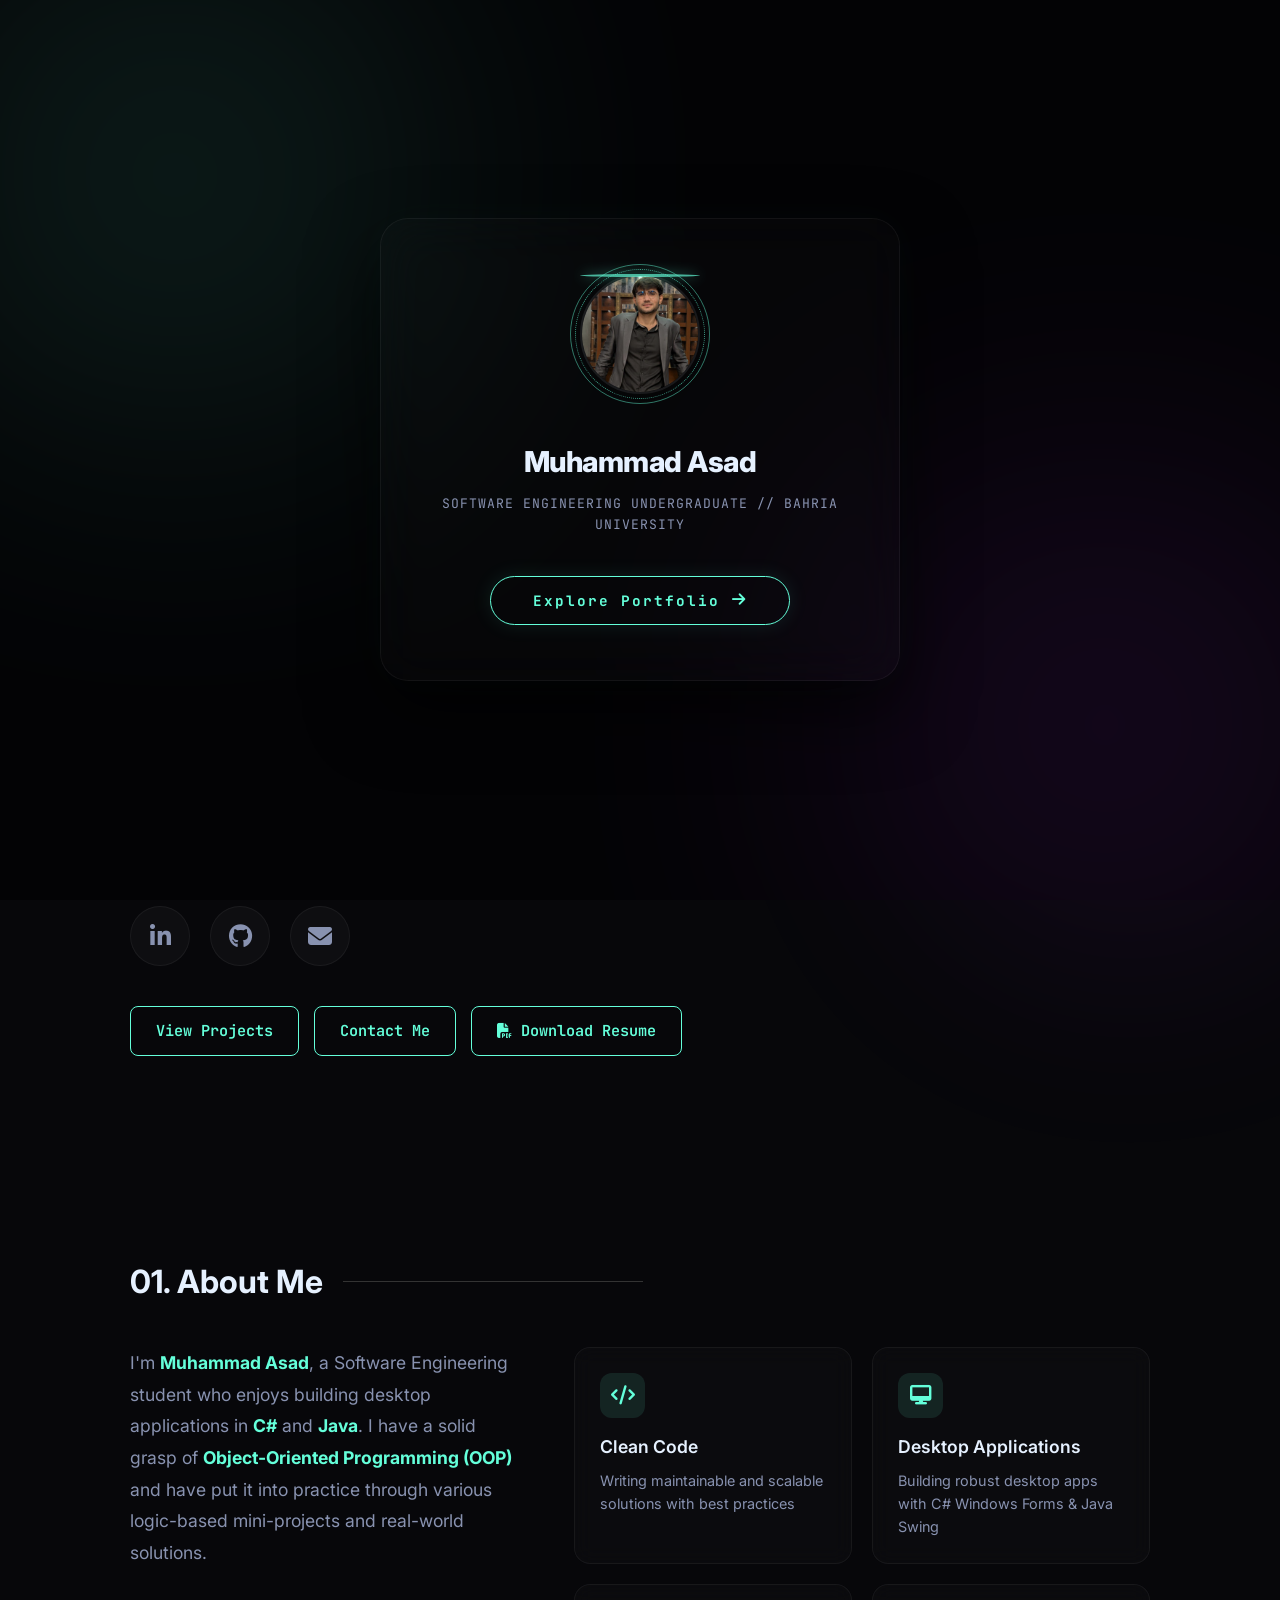
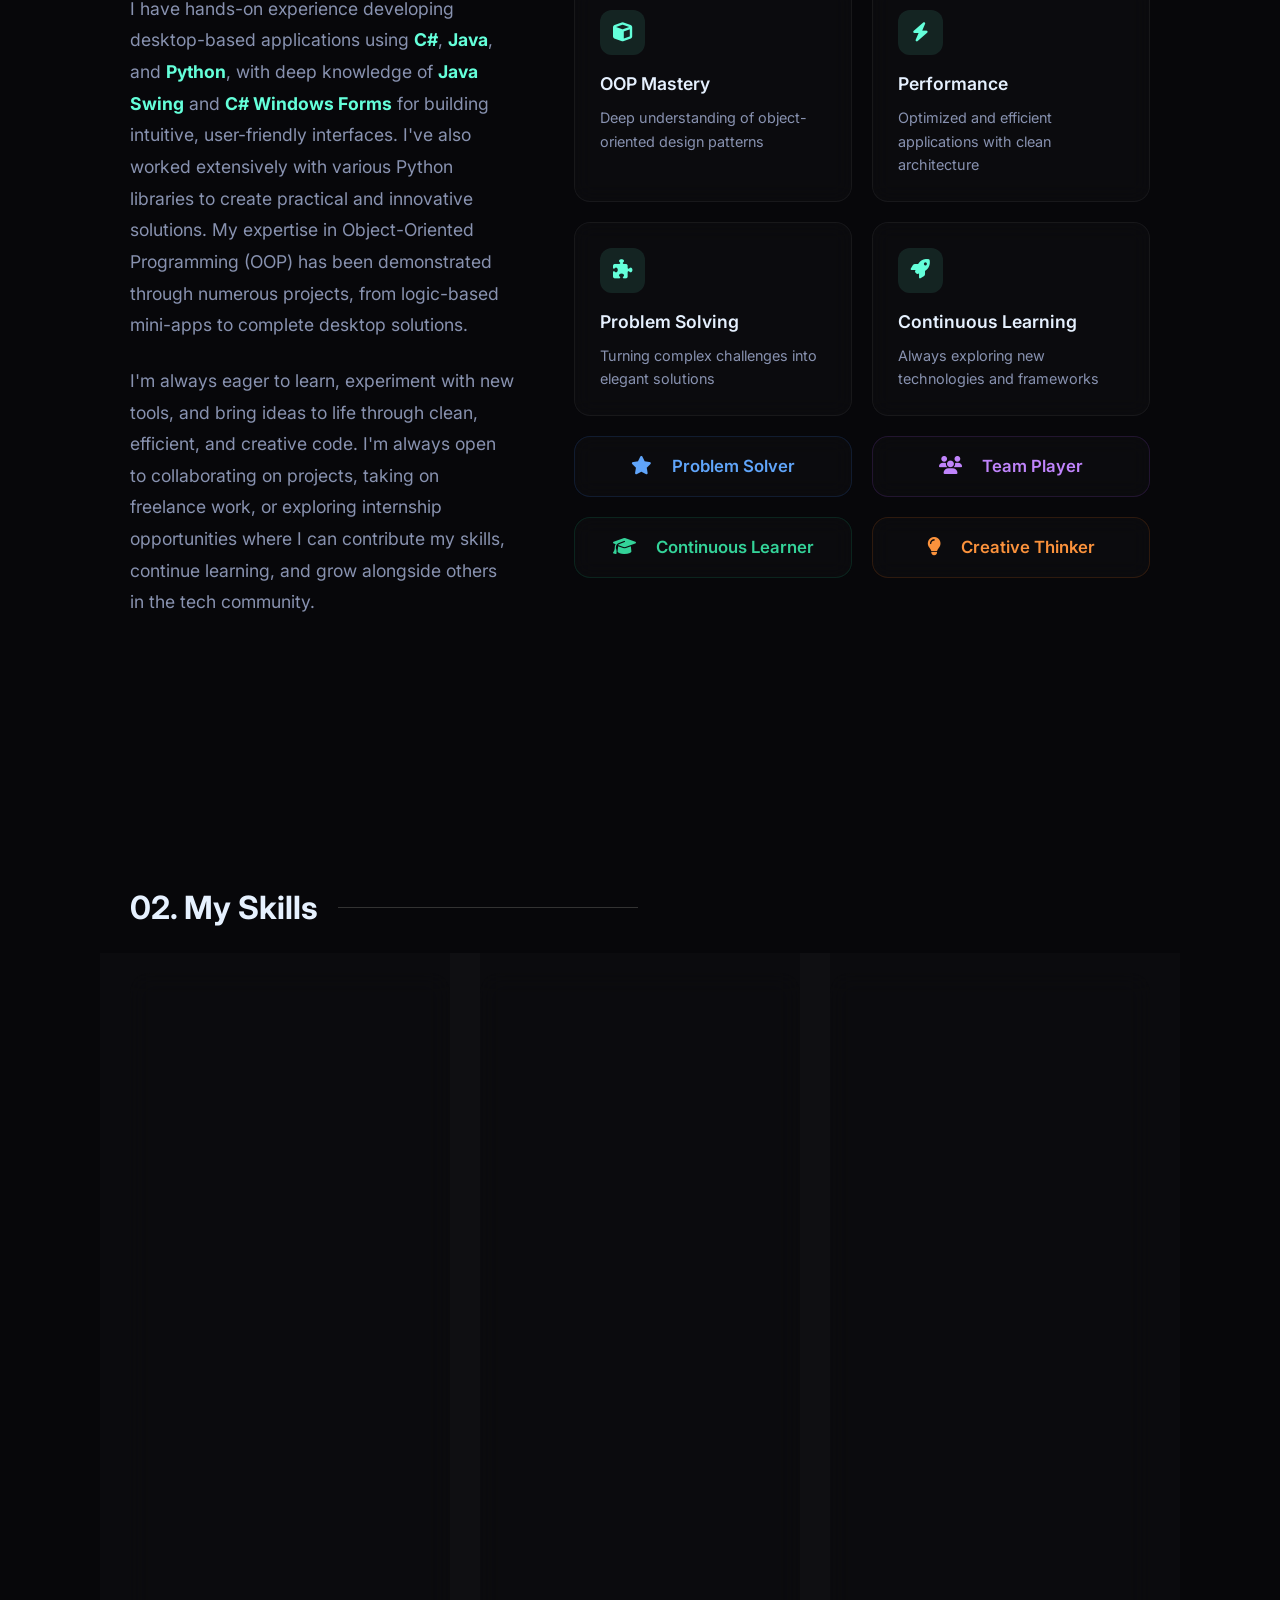
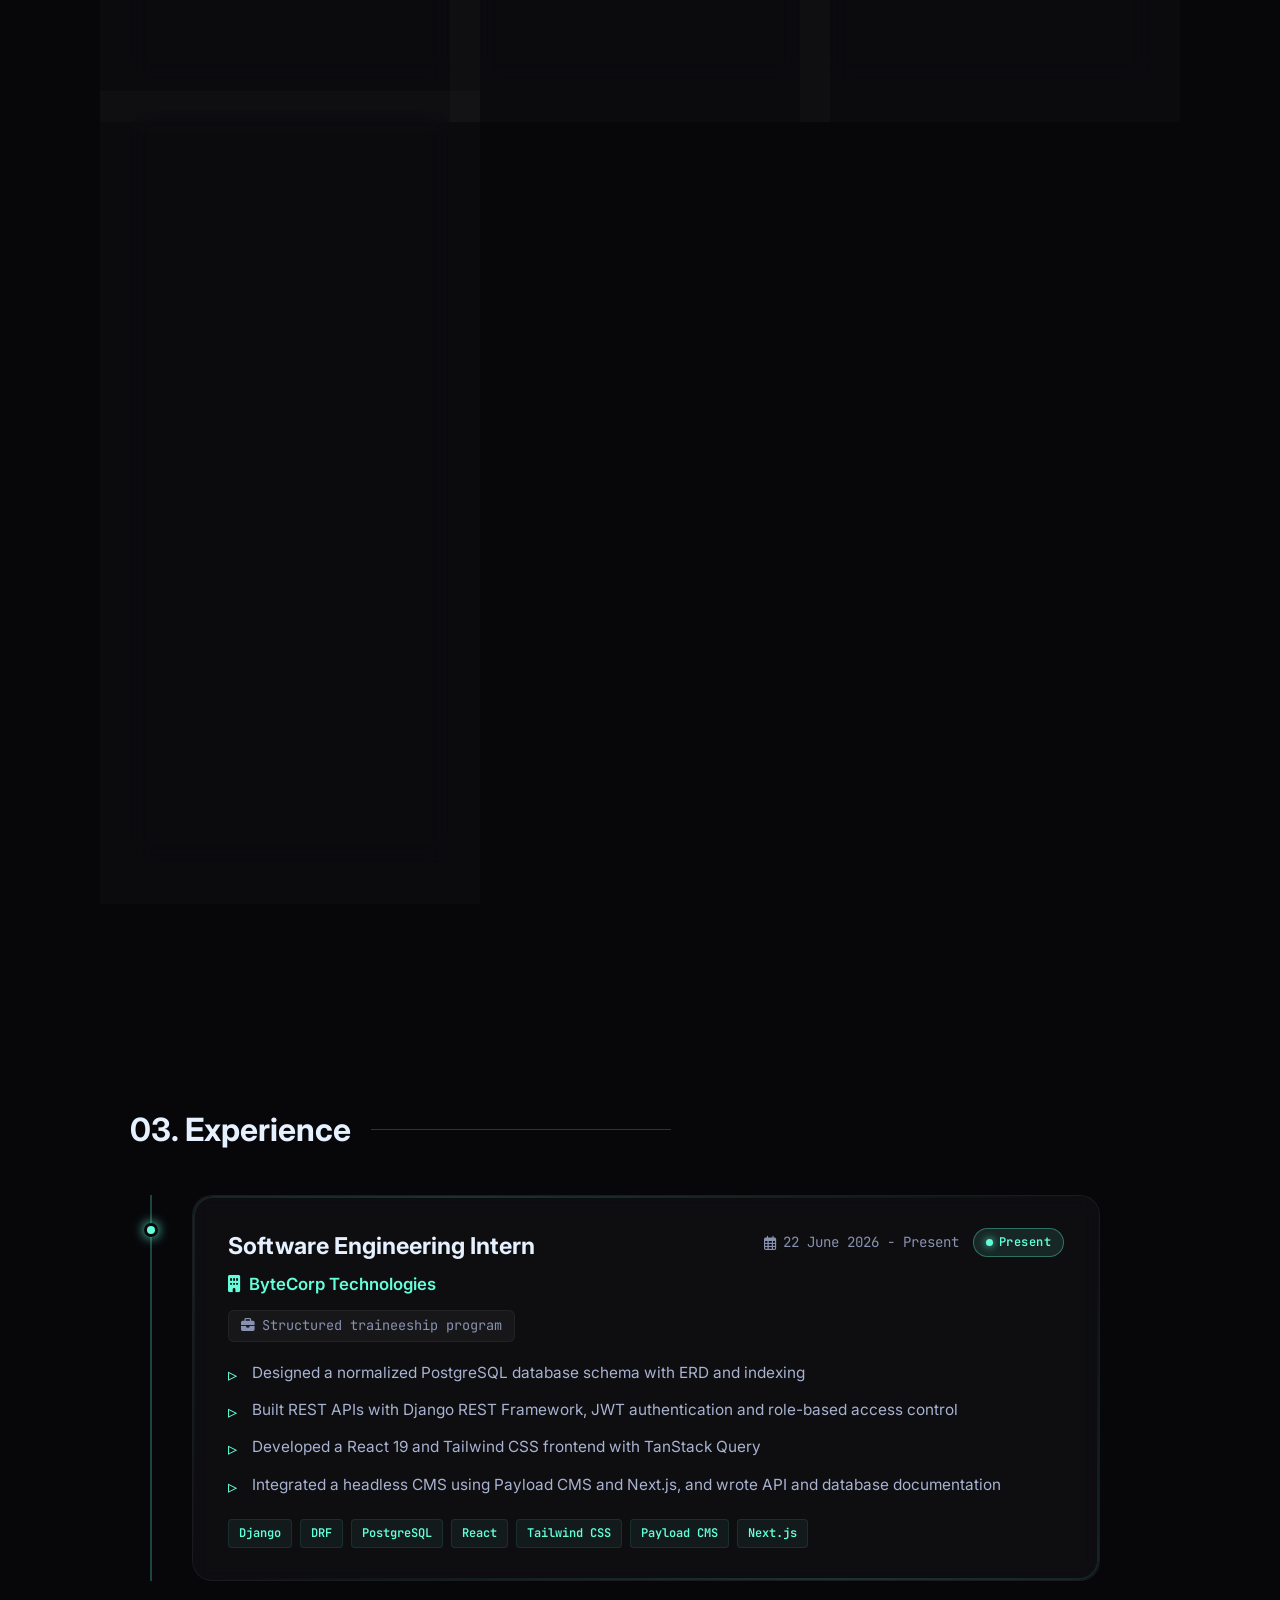
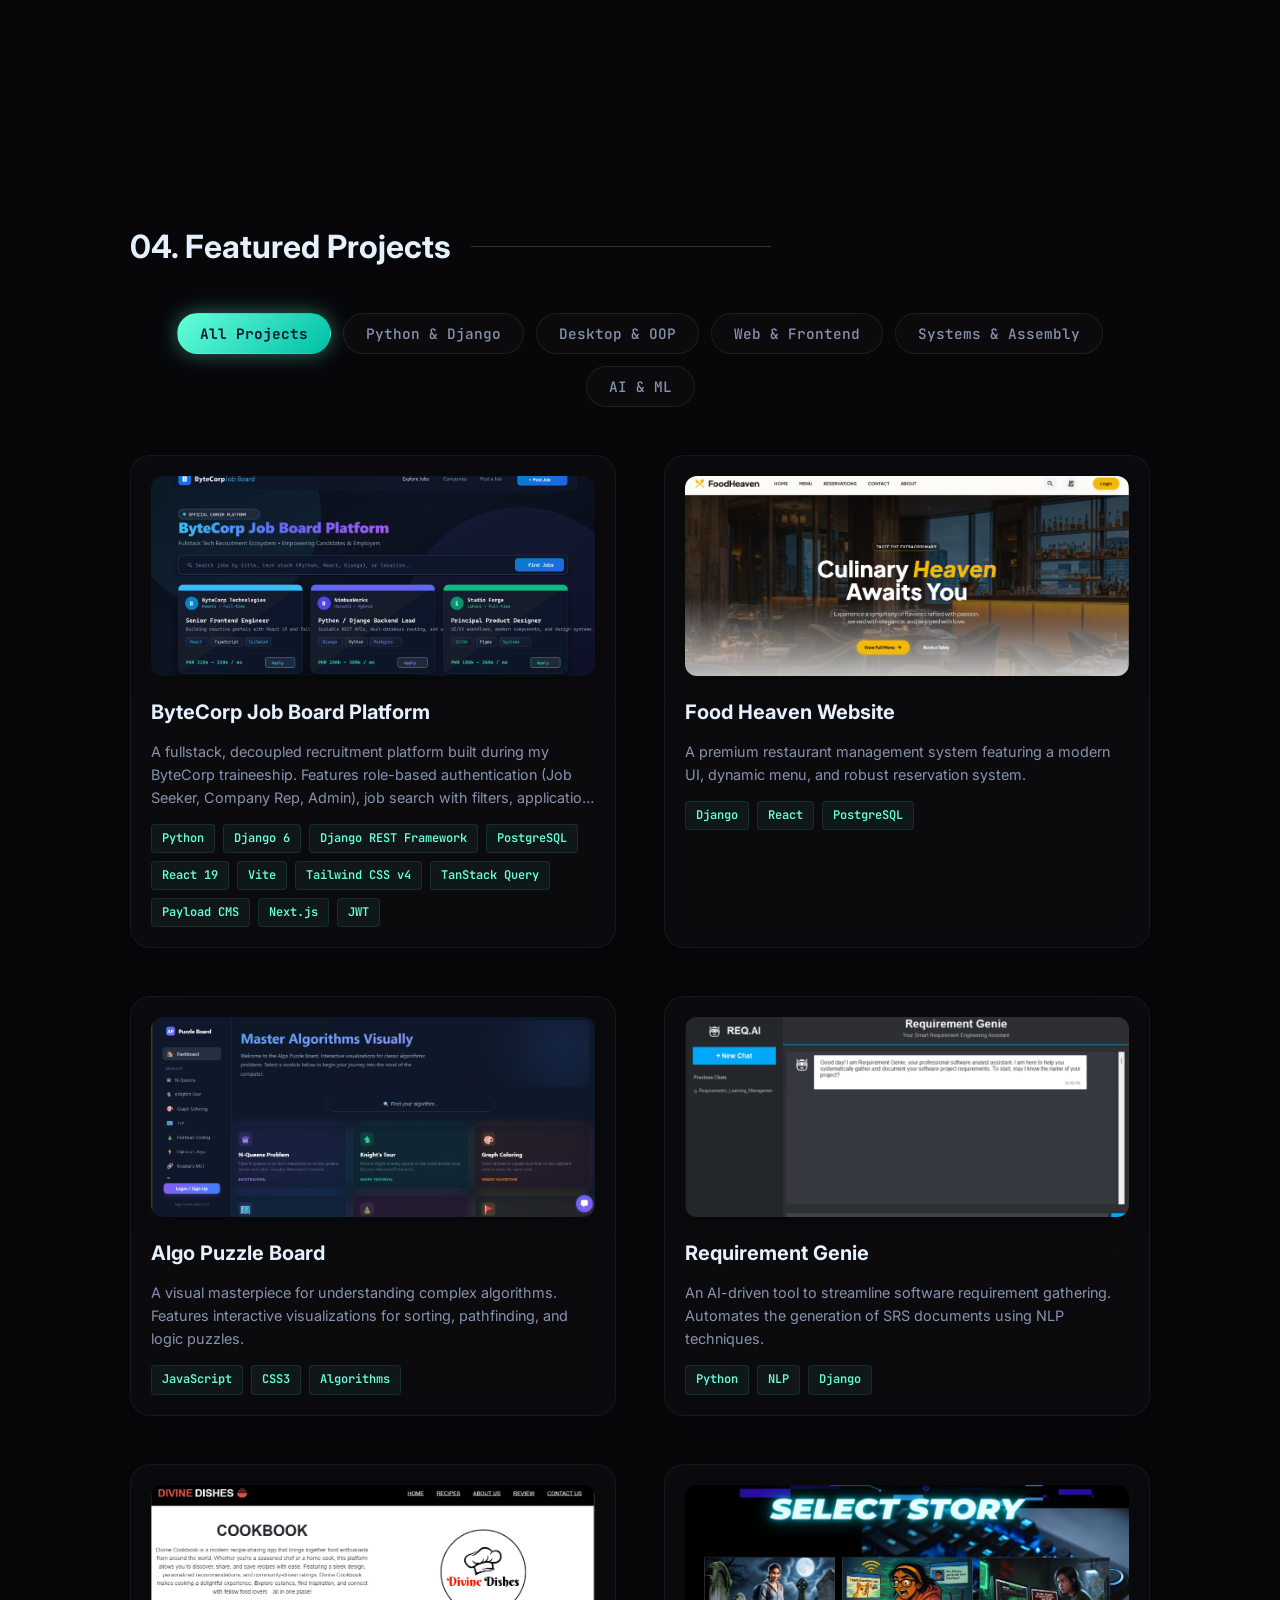
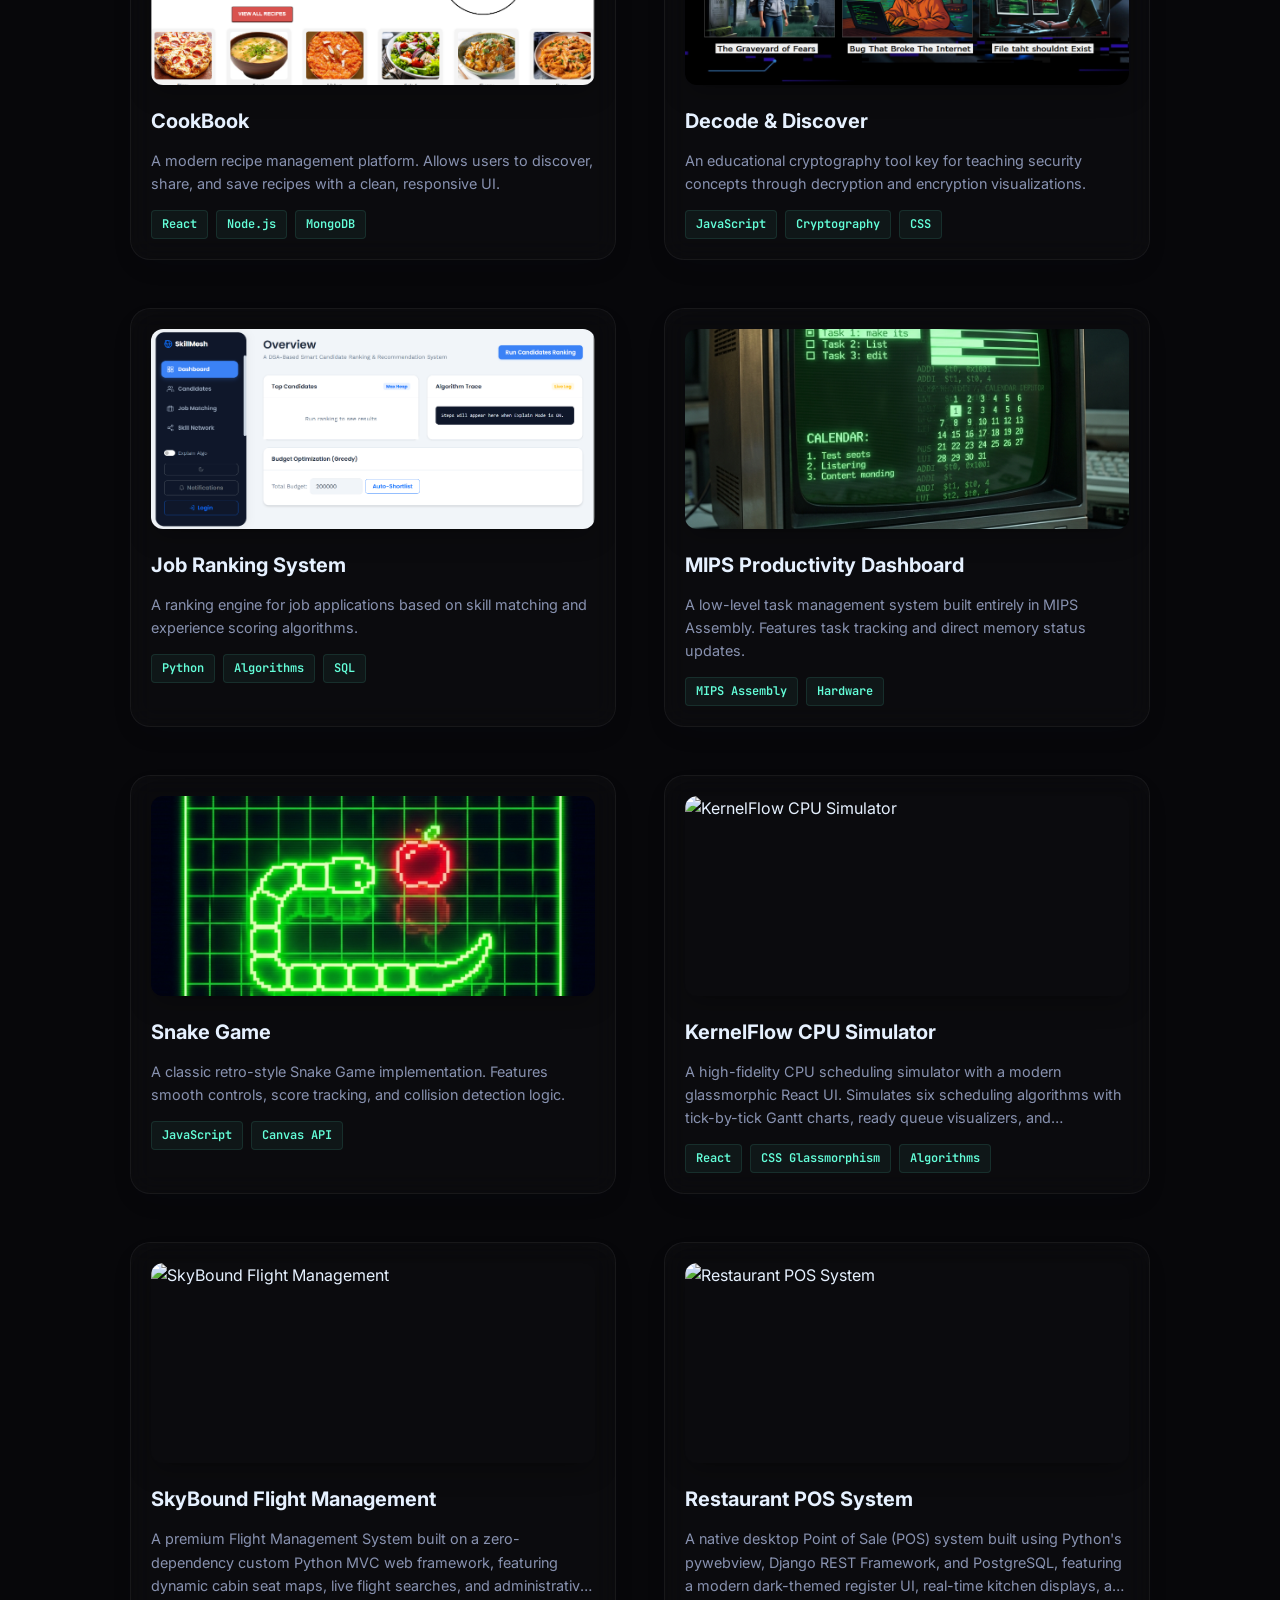
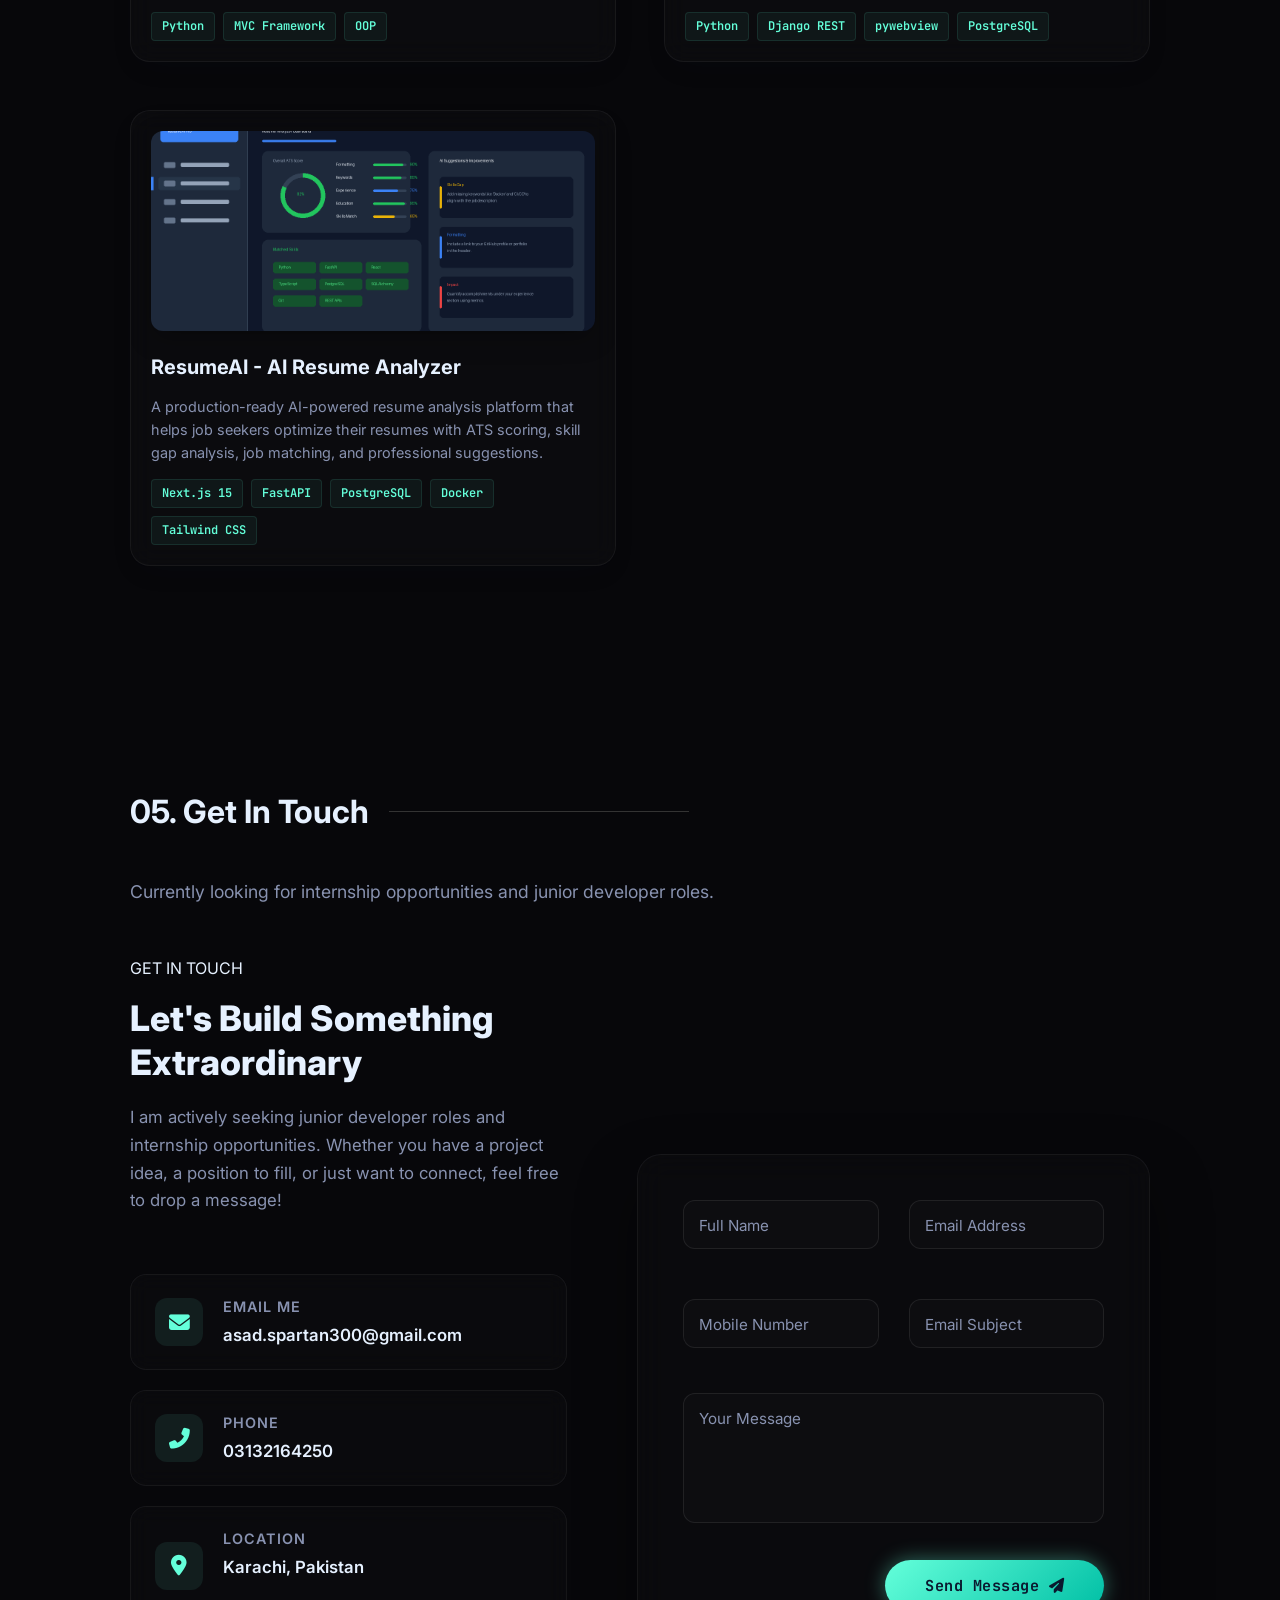
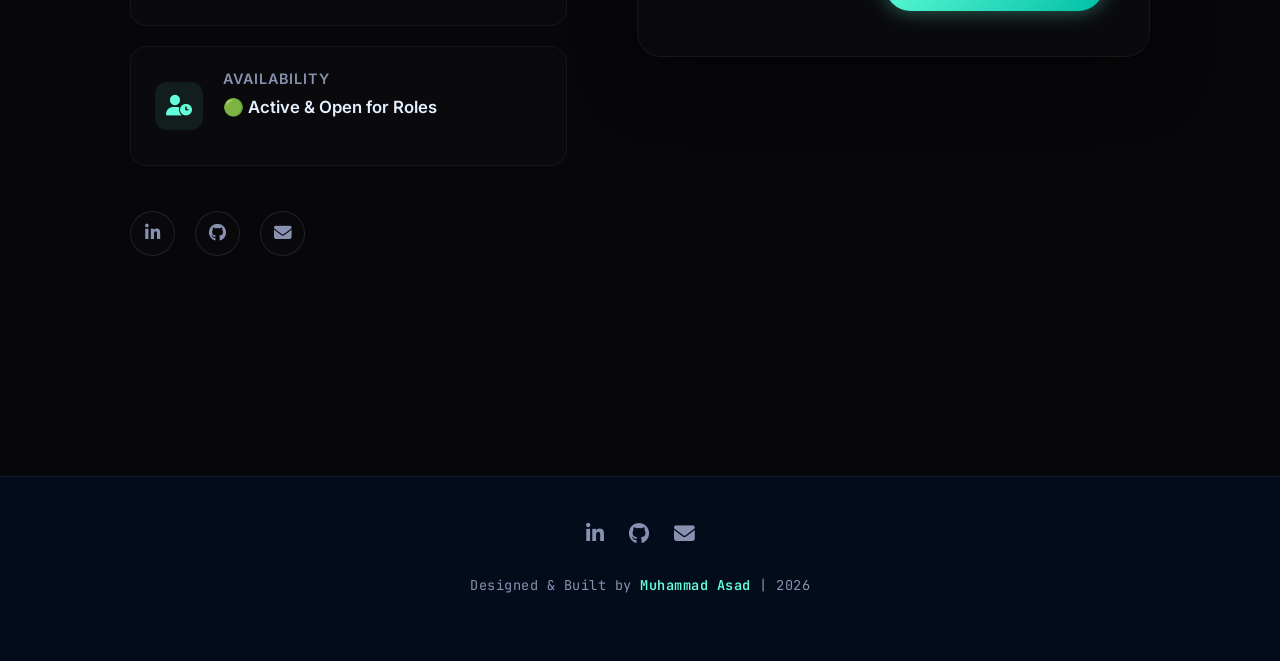
==== index.html @ 7b7582b9 "Add ByteCorp project, new skills and experience section" ====
<!DOCTYPE html>
<html lang="en">

<head>
    <meta charset="UTF-8">
    <meta name="viewport" content="width=device-width, initial-scale=1.0">
    <title>Muhammad Asad | Software Engineer</title>
    <meta name="description"
        content="Portfolio of a Logic-Driven Software Developer & CS Student specializing in C#, Python, and Java.">
    <link rel="preconnect" href="https://fonts.googleapis.com">
    <link rel="preconnect" href="https://fonts.gstatic.com" crossorigin>
    <link
        href="https://fonts.googleapis.com/css2?family=Inter:wght@300;400;600;700;800&family=JetBrains+Mono:wght@400;700&display=swap"
        rel="stylesheet">
    <link rel="stylesheet" href="style.css?v=8">
    <link rel="stylesheet" href="feature-cards.css?v=8">
    <link rel="stylesheet" href="https://cdnjs.cloudflare.com/ajax/libs/font-awesome/6.4.0/css/all.min.css">
    <style>
        .skill-badges {
            display: grid !important;
            grid-template-columns: 1fr 1fr !important;
            gap: 20px !important;
            width: 100% !important;
            margin-top: 30px !important;
        }

        .skill-badge {
            display: flex !important;
            width: 100% !important;
            box-sizing: border-box !important;
            border-radius: 12px !important;
            justify-content: center !important;
            padding: 14px 28px !important;
            /* Reverted Size */
            font-size: 1.05rem !important;
            white-space: nowrap !important;
            /* No Wrapping */
        }

        @media (max-width: 600px) {
            .skill-badges {
                grid-template-columns: 1fr !important;
            }
        }
    </style>
</head>

<body>
    <!-- Welcome Preloader Overlay -->
    <div id="welcome-screen" class="welcome-screen">
        <div class="welcome-bg-glow glow-1"></div>
        <div class="welcome-bg-glow glow-2"></div>
        
        <div class="welcome-console">
            <!-- Concentric scanner rings around Avatar -->
            <div class="welcome-avatar-wrapper">
                <div class="scanner-ring scanner-outer"></div>
                <div class="scanner-ring scanner-inner"></div>
                <div class="welcome-scanline"></div>
                <img src="asad.jpeg" alt="Muhammad Asad" class="welcome-avatar">
            </div>

            <h1 class="welcome-title">Muhammad Asad</h1>
            <p class="welcome-subtitle">Software Engineering Undergraduate // Bahria University</p>

            <div class="welcome-interactive-zone">
                <!-- Digital Counter -->
                <div class="welcome-counter">00%</div>
                
                <!-- Progress Loader -->
                <div class="welcome-loader-container">
                    <div class="welcome-loader-bar"></div>
                </div>
                
                <!-- Tactile Enter Button -->
                <button id="enter-portfolio-btn" class="welcome-enter-btn magnetic-target">
                    <span>Explore Portfolio</span>
                    <i class="fas fa-arrow-right"></i>
                </button>
            </div>
        </div>
    </div>

    <div id="scroll-progress" class="scroll-progress"></div>
    <div class="bg-spotlight"></div>
    <div class="aura-glow aura-1"></div>
    <div class="aura-glow aura-2"></div>
    <div class="aura-glow aura-3"></div>
    
    <nav class="navbar">
        <div class="logo">Muhammad Asad<span class="accent"></span></div>
        <ul class="nav-links">
            <li><a href="#hero">Home</a></li>
            <li><a href="#about">About</a></li>
            <li><a href="#skills">Skills</a></li>
            <li><a href="#experience">Experience</a></li>
            <li><a href="#projects">Projects</a></li>
            <li><a href="#contact" class="btn-nav magnetic-target">Contact</a></li>
        </ul>
        <div class="theme-switcher">
            <button class="theme-btn" aria-label="Theme settings"><i class="fas fa-palette"></i></button>
            <div class="theme-palette">
                <span class="color-dot active" data-color="teal" style="background-color: #64ffda;" title="Teal"></span>
                <span class="color-dot" data-color="purple" style="background-color: #bd34fe;" title="Purple"></span>
                <span class="color-dot" data-color="blue" style="background-color: #00a8ff;" title="Blue"></span>
                <span class="color-dot" data-color="green" style="background-color: #10b981;" title="Green"></span>
                <span class="color-dot" data-color="orange" style="background-color: #f97316;" title="Orange"></span>
            </div>
        </div>
        <div class="hamburger">
            <span></span>
            <span></span>
            <span></span>
        </div>
    </nav>

    <header id="hero" class="hero-section">
        <div class="hero-container">
            <div class="hero-content fade-in-up">

                <h1 class="glitch-text" data-text="Muhammad Asad">Muhammad Asad</h1>
                <h2 class="subtitle">I specialize in <span class="typed-text"></span><span class="typed-cursor">|</span></h2>
                <p class="hero-statement">
                    Software Engineering undergraduate at <strong>Bahria University Karachi</strong> (2028).
                    I focus on building strong software foundations through hands-on development in
                    <strong>Python</strong>, <strong>Java</strong>, and <strong>C#</strong>. I work with modern web and application frameworks like
                    <strong>Django</strong>, <strong>React</strong>, and <strong>.NET Core</strong>, and design secure relational database backends with
                    <strong>PostgreSQL</strong>, <strong>Microsoft SQL Server</strong>, and <strong>Oracle DB</strong>.
                    I enjoy turning ideas into clean, functional, and reliable applications while continuously
                    strengthening my problem-solving and logical thinking skills.
                    With a growing interest in scalable architectures and modern software development practices, I aim to create efficient,
                    maintainable solutions and am always eager to learn, improve, and take on new technical challenges.
                    <span class="hero-footer-text">Feel free to explore my portfolio and get in touch if you'd like to
                        collaborate or learn more about my work!</span>
                </p>
                <div class="social-hero-icons">
                    <a href="https://www.linkedin.com/in/muhammadasad-arshad/" target="_blank" rel="noopener noreferrer"
                        class="social-icon-btn linkedin magnetic-target"><i class="fab fa-linkedin-in"></i></a>
                    <a href="https://github.com/asad594" target="_blank" rel="noopener noreferrer"
                        class="social-icon-btn github magnetic-target"><i class="fab fa-github"></i></a>
                    <a href="mailto:asad.spartan300@gmail.com" class="social-icon-btn email magnetic-target"><i
                            class="fas fa-envelope"></i></a>
                </div>
                <div class="cta-group">
                    <a href="#projects" class="btn btn-outline magnetic-target">View Projects</a>
                    <a href="#contact" class="btn btn-outline magnetic-target">Contact Me</a>
                    <a href="muhammad_Asad_Resume.pdf" download="muhammad_Asad_Resume.pdf" class="btn btn-outline magnetic-target"><i
                            class="fas fa-file-pdf"></i> Download Resume</a>
                </div>
            </div>

            <div class="hero-image-wrapper">
                <div class="hero-image-container">
                    <img src="asad.jpeg" alt="Muhammad Asad - Software Engineer" class="hero-profile-image">
                </div>
            </div>
        </div>
        <div class="hero-background-glow"></div>
    </header>

    <section id="about" class="section">
        <div class="container">
            <h2 class="section-title">01. About Me</h2>
            <div class="about-content fade-in-on-scroll">
                <div class="about-text">
                    <p>I'm <strong>Muhammad Asad</strong>, a Software Engineering student who enjoys building desktop
                        applications in <strong>C#</strong> and <strong>Java</strong>. I have a solid grasp of
                        <strong>Object-Oriented Programming (OOP)</strong> and have put it into practice through various
                        logic-based mini-projects and real-world solutions.
                    </p>

                    <p>I have hands-on experience developing desktop-based applications using <strong>C#</strong>,
                        <strong>Java</strong>, and <strong>Python</strong>, with deep knowledge of <strong>Java
                            Swing</strong> and <strong>C# Windows Forms</strong> for building intuitive, user-friendly
                        interfaces. I've also worked extensively with various Python libraries to create practical and
                        innovative solutions. My expertise in Object-Oriented Programming (OOP) has been demonstrated
                        through numerous projects, from logic-based mini-apps to complete desktop solutions.
                    </p>

                    <p>I'm always eager to learn, experiment with new tools, and bring ideas to life through clean,
                        efficient, and creative code. I'm always open to collaborating on projects, taking on freelance
                        work, or exploring internship opportunities where I can contribute my skills, continue learning,
                        and grow alongside others in the tech community.</p>


                </div>

                <div class="about-visuals">
                    <div class="about-features">
                        <div class="feature-card">
                            <div class="feature-icon">
                                <i class="fas fa-code"></i>
                            </div>
                            <h3>Clean Code</h3>
                            <p>Writing maintainable and scalable solutions with best practices</p>
                        </div>

                        <div class="feature-card card-purple">
                            <div class="feature-icon icon-purple">
                                <i class="fas fa-desktop"></i>
                            </div>
                            <h3>Desktop Applications</h3>
                            <p>Building robust desktop apps with C# Windows Forms & Java Swing</p>
                        </div>

                        <div class="feature-card card-green">
                            <div class="feature-icon icon-green">
                                <i class="fas fa-cube"></i>
                            </div>
                            <h3>OOP Mastery</h3>
                            <p>Deep understanding of object-oriented design patterns</p>
                        </div>

                        <div class="feature-card card-yellow">
                            <div class="feature-icon icon-yellow">
                                <i class="fas fa-bolt"></i>
                            </div>
                            <h3>Performance</h3>
                            <p>Optimized and efficient applications with clean architecture</p>
                        </div>

                        <div class="feature-card card-red">
                            <div class="feature-icon icon-red">
                                <i class="fas fa-puzzle-piece"></i>
                            </div>
                            <h3>Problem Solving</h3>
                            <p>Turning complex challenges into elegant solutions</p>
                        </div>

                        <div class="feature-card card-blue">
                            <div class="feature-icon icon-blue">
                                <i class="fas fa-rocket"></i>
                            </div>
                            <h3>Continuous Learning</h3>
                            <p>Always exploring new technologies and frameworks</p>
                        </div>

                        <div class="skill-badge badge-blue magnetic-target">
                            <i class="fas fa-star"></i>
                            <span>Problem Solver</span>
                        </div>

                        <div class="skill-badge badge-purple magnetic-target">
                            <i class="fas fa-users"></i>
                            <span>Team Player</span>
                        </div>

                        <div class="skill-badge badge-green magnetic-target">
                            <i class="fas fa-graduation-cap"></i>
                            <span>Continuous Learner</span>
                        </div>

                        <div class="skill-badge badge-orange magnetic-target">
                            <i class="fas fa-lightbulb"></i>
                            <span>Creative Thinker</span>
                        </div>
                    </div>
                </div>
            </div>
        </div>
    </section>

    <section id="skills" class="section">
        <div class="container">
            <h2 class="section-title">02. My Skills</h2>
            <div class="skills-grid fade-in-on-scroll">
                <div class="skill-category">
                    <h3><i class="fas fa-database"></i> Languages & Databases</h3>
                    <div class="skill-list">
                        <div class="skill-item">C#</div>
                        <div class="skill-item">Python</div>
                        <div class="skill-item">Java</div>
                        <div class="skill-item">JavaScript (ES6+)</div>
                        <div class="skill-item">SQL</div>
                        <div class="skill-item">PostgreSQL</div>
                        <div class="skill-item">Database Schema Design (ERD, normalization, indexing)</div>
                        <div class="skill-item">Multi-database routing</div>
                        <div class="skill-item">MS SQL Server</div>
                        <div class="skill-item">Oracle DB</div>
                        <div class="skill-item">SQL Queries</div>
                        <div class="skill-item">MIPS Assembly</div>
                    </div>
                </div>
                <div class="skill-category">
                    <h3><i class="fas fa-server"></i> Backend & Architecture</h3>
                    <div class="skill-list">
                        <div class="skill-item">Django</div>
                        <div class="skill-item">Django REST Framework</div>
                        <div class="skill-item">REST API Design</div>
                        <div class="skill-item">JWT Authentication</div>
                        <div class="skill-item">Google OAuth</div>
                        <div class="skill-item">Next.js</div>
                        <div class="skill-item">Payload CMS</div>
                        <div class="skill-item">Node.js</div>
                        <div class="skill-item">.NET Core</div>
                        <div class="skill-item">ASP.NET MVC</div>
                        <div class="skill-item">Docker</div>
                    </div>
                </div>
                <div class="skill-category">
                    <h3><i class="fas fa-laptop-code"></i> Frontend & Modern Web</h3>
                    <div class="skill-list">
                        <div class="skill-item">React 19</div>
                        <div class="skill-item">Vite</div>
                        <div class="skill-item">Tailwind CSS v4</div>
                        <div class="skill-item">TanStack Query</div>
                        <div class="skill-item">HTML/CSS</div>
                    </div>
                </div>
                <div class="skill-category">
                    <h3><i class="fas fa-brain"></i> Tools, Practices & Concepts</h3>
                    <div class="skill-list">
                        <div class="skill-item">Postman API Testing</div>
                        <div class="skill-item">Structured Logging and Observability</div>
                        <div class="skill-item">Role-Based Access Control</div>
                        <div class="skill-item">Git & GitHub</div>
                        <div class="skill-item">Technical Documentation (SRS)</div>
                        <div class="skill-item">Linux Command Line</div>
                        <div class="skill-item">Data Structures</div>
                        <div class="skill-item">Algorithms</div>
                        <div class="skill-item">OOP</div>
                        <div class="skill-item">System Design</div>
                        <div class="skill-item">Software Architecture</div>
                        <div class="skill-item">Requirement Elicitation</div>
                    </div>
                </div>
            </div>
        </div>
    </section>

    <section id="experience" class="section">
        <div class="container">
            <h2 class="section-title">03. Experience</h2>
            <div class="experience-timeline fade-in-on-scroll">
                <!-- Timeline Item: ByteCorp Technologies -->
                <div class="timeline-item">
                    <div class="timeline-marker"></div>
                    <div class="timeline-content experience-card">
                        <div class="experience-header">
                            <div class="experience-role-group">
                                <h3 class="experience-role">Software Engineering Intern</h3>
                                <h4 class="experience-company">
                                    <i class="fas fa-building"></i> ByteCorp Technologies
                                </h4>
                            </div>
                            <div class="experience-meta">
                                <span class="experience-date"><i class="far fa-calendar-alt"></i> 22 June 2026 - Present</span>
                                <span class="status-badge ongoing-badge"><span class="pulse-dot"></span> Present</span>
                            </div>
                        </div>

                        <div class="experience-type">
                            <span class="type-tag"><i class="fas fa-briefcase"></i> Structured traineeship program</span>
                        </div>

                        <ul class="experience-highlights">
                            <li>Designed a normalized PostgreSQL database schema with ERD and indexing</li>
                            <li>Built REST APIs with Django REST Framework, JWT authentication and role-based access control</li>
                            <li>Developed a React 19 and Tailwind CSS frontend with TanStack Query</li>
                            <li>Integrated a headless CMS using Payload CMS and Next.js, and wrote API and database documentation</li>
                        </ul>

                        <div class="project-tags">
                            <span class="project-tag">Django</span>
                            <span class="project-tag">DRF</span>
                            <span class="project-tag">PostgreSQL</span>
                            <span class="project-tag">React</span>
                            <span class="project-tag">Tailwind CSS</span>
                            <span class="project-tag">Payload CMS</span>
                            <span class="project-tag">Next.js</span>
                        </div>
                    </div>
                </div>
            </div>
        </div>
    </section>

    <section id="projects" class="section">
        <div class="container">
            <h2 class="section-title">04. Featured Projects</h2>
            
            <!-- Category Filters -->
            <div class="filter-buttons">
                <button class="filter-btn active magnetic-target" data-filter="all">All Projects</button>
                <button class="filter-btn magnetic-target" data-filter="python">Python & Django</button>
                <button class="filter-btn magnetic-target" data-filter="desktop">Desktop & OOP</button>
                <button class="filter-btn magnetic-target" data-filter="web">Web & Frontend</button>
                <button class="filter-btn magnetic-target" data-filter="systems">Systems & Assembly</button>
                <button class="filter-btn magnetic-target" data-filter="ai">AI & ML</button>
            </div>

            <div class="portfolio-container">
                <!-- Project: ByteCorp Job Board Platform -->
                <div class="portfolio-box" data-category="web python">
                    <div class="portfolio-img-box">
                        <img src="images/jobboard-banner.png" alt="ByteCorp Job Board Platform">
                        <div class="portfolio-layer">
                            <a href="https://github.com/asad594/bytecorp-training-tasks" target="_blank" rel="noopener noreferrer" title="View GitHub Repository"><i
                                    class="fab fa-github"></i></a>
                            <a href="https://bytecorp-training-tasks.vercel.app" target="_blank" rel="noopener noreferrer" title="View Live Demo"><i
                                    class="fas fa-external-link-alt"></i></a>
                        </div>
                    </div>
                    <div class="portfolio-info">
                        <h4>ByteCorp Job Board Platform</h4>
                        <p>A fullstack, decoupled recruitment platform built during my ByteCorp traineeship. Features role-based authentication (Job Seeker, Company Rep, Admin), job search with filters, application pipeline with resume upload, company verification and admin moderation, a headless CMS for content, and structured request logging in a dedicated database.</p>
                        <div class="project-tags">
                            <span class="project-tag">Python</span>
                            <span class="project-tag">Django 6</span>
                            <span class="project-tag">Django REST Framework</span>
                            <span class="project-tag">PostgreSQL</span>
                            <span class="project-tag">React 19</span>
                            <span class="project-tag">Vite</span>
                            <span class="project-tag">Tailwind CSS v4</span>
                            <span class="project-tag">TanStack Query</span>
                            <span class="project-tag">Payload CMS</span>
                            <span class="project-tag">Next.js</span>
                            <span class="project-tag">JWT</span>
                        </div>
                    </div>
                </div>
                <!-- Project 0: Food Heaven -->
                <div class="portfolio-box" data-category="web python">
                    <div class="portfolio-img-box">
                        <img src="images/food-heaven.png" alt="Food Heaven Website">
                        <div class="portfolio-layer">
                            <a href="https://github.com/asad594/Food-Heaven" target="_blank"><i
                                    class="fas fa-external-link-alt"></i></a>
                        </div>
                    </div>
                    <div class="portfolio-info">
                        <h4>Food Heaven Website</h4>
                        <p>A premium restaurant management system featuring a modern UI, dynamic menu, and robust
                            reservation system.</p>
                        <div class="project-tags">
                            <span class="project-tag">Django</span>
                            <span class="project-tag">React</span>
                            <span class="project-tag">PostgreSQL</span>
                        </div>
                    </div>
                </div>

                <!-- Project 1: Algo Puzzle Board -->
                <div class="portfolio-box" data-category="web">
                    <div class="portfolio-img-box">
                        <img src="images/algo-puzzle.png" alt="Algo Puzzle Board">
                        <div class="portfolio-layer">
                            <a href="https://github.com/asad594/Algo-Puzzle-Board" target="_blank"><i
                                    class="fas fa-external-link-alt"></i></a>
                        </div>
                    </div>
                    <div class="portfolio-info">
                        <h4>Algo Puzzle Board</h4>
                        <p>A visual masterpiece for understanding complex algorithms. Features interactive
                            visualizations for sorting, pathfinding, and logic puzzles.</p>
                        <div class="project-tags">
                            <span class="project-tag">JavaScript</span>
                            <span class="project-tag">CSS3</span>
                            <span class="project-tag">Algorithms</span>
                        </div>
                    </div>
                </div>

                <!-- Project 2: Requirement Genie -->
                <div class="portfolio-box" data-category="python ai">
                    <div class="portfolio-img-box">
                        <img src="images/req-genie.png" alt="Requirement Genie">
                        <div class="portfolio-layer">
                            <a href="https://github.com/asad594/Requirement-Genie" target="_blank"><i
                                    class="fas fa-external-link-alt"></i></a>
                        </div>
                    </div>
                    <div class="portfolio-info">
                        <h4>Requirement Genie</h4>
                        <p>An AI-driven tool to streamline software requirement gathering. Automates the generation of
                            SRS documents using NLP techniques.</p>
                        <div class="project-tags">
                            <span class="project-tag">Python</span>
                            <span class="project-tag">NLP</span>
                            <span class="project-tag">Django</span>
                        </div>
                    </div>
                </div>

                <!-- Project 3: CookBook -->
                <div class="portfolio-box" data-category="web">
                    <div class="portfolio-img-box">
                        <img src="images/cookbook.png" alt="CookBook">
                        <div class="portfolio-layer">
                            <a href="https://github.com/asad594/CookBook-Website-Project" target="_blank"><i
                                    class="fas fa-external-link-alt"></i></a>
                        </div>
                    </div>
                    <div class="portfolio-info">
                        <h4>CookBook</h4>
                        <p>A modern recipe management platform. Allows users to discover, share, and save recipes with a
                            clean, responsive UI.</p>
                        <div class="project-tags">
                            <span class="project-tag">React</span>
                            <span class="project-tag">Node.js</span>
                            <span class="project-tag">MongoDB</span>
                        </div>
                    </div>
                </div>

                <!-- Project 4: Decode & Discover -->
                <div class="portfolio-box" data-category="web">
                    <div class="portfolio-img-box">
                        <img src="images/decode-discover.png" alt="Decode & Discover">
                        <div class="portfolio-layer">
                            <a href="https://github.com/asad594/Decode-And-Discover" target="_blank"><i
                                    class="fas fa-external-link-alt"></i></a>
                        </div>
                    </div>
                    <div class="portfolio-info">
                        <h4>Decode & Discover</h4>
                        <p>An educational cryptography tool key for teaching security concepts through decryption and
                            encryption visualizations.</p>
                        <div class="project-tags">
                            <span class="project-tag">JavaScript</span>
                            <span class="project-tag">Cryptography</span>
                            <span class="project-tag">CSS</span>
                        </div>
                    </div>
                </div>

                <!-- Project 5: Job Ranking System -->
                <div class="portfolio-box" data-category="python">
                    <div class="portfolio-img-box">
                        <img src="images/job-ranking.png" alt="Job Ranking System">
                        <div class="portfolio-layer">
                            <a href="https://github.com/asad594/Job-Ranking-System" target="_blank"><i
                                    class="fas fa-external-link-alt"></i></a>
                        </div>
                    </div>
                    <div class="portfolio-info">
                        <h4>Job Ranking System</h4>
                        <p>A ranking engine for job applications based on skill matching and experience scoring
                            algorithms.</p>
                        <div class="project-tags">
                            <span class="project-tag">Python</span>
                            <span class="project-tag">Algorithms</span>
                            <span class="project-tag">SQL</span>
                        </div>
                    </div>
                </div>

                <!-- Project 6: MIPS Productivity Dashboard -->
                <div class="portfolio-box" data-category="systems">
                    <div class="portfolio-img-box">
                        <img src="images/mips-dashboard.png" alt="MIPS Productivity Dashboard">
                        <div class="portfolio-layer">
                            <a href="https://github.com/asad594/Productivity-Dashboard-MIPS-assembly-Language"
                                target="_blank"><i class="fas fa-external-link-alt"></i></a>
                        </div>
                    </div>
                    <div class="portfolio-info">
                        <h4>MIPS Productivity Dashboard</h4>
                        <p>A low-level task management system built entirely in MIPS Assembly. Features task tracking
                            and direct memory status updates.</p>
                        <div class="project-tags">
                            <span class="project-tag">MIPS Assembly</span>
                            <span class="project-tag">Hardware</span>
                        </div>
                    </div>
                </div>

                <!-- Project 7: Snake Game -->
                <div class="portfolio-box" data-category="web">
                    <div class="portfolio-img-box">
                        <img src="images/snake-game.png" alt="Snake Game">
                        <div class="portfolio-layer">
                            <a href="https://github.com/asad594/Snake-Game-" target="_blank"><i
                                    class="fas fa-external-link-alt"></i></a>
                        </div>
                    </div>
                    <div class="portfolio-info">
                        <h4>Snake Game</h4>
                        <p>A classic retro-style Snake Game implementation. Features smooth controls, score tracking,
                            and collision detection logic.</p>
                        <div class="project-tags">
                            <span class="project-tag">JavaScript</span>
                            <span class="project-tag">Canvas API</span>
                        </div>
                    </div>
                </div>

                <!-- Project 8: KernelFlow CPU Simulator -->
                <div class="portfolio-box" data-category="web systems">
                    <div class="portfolio-img-box">
                        <img src="images/kernel-flow.png" alt="KernelFlow CPU Simulator">
                        <div class="portfolio-layer">
                            <a href="https://github.com/asad594/Kernel-FLow" target="_blank"><i
                                    class="fas fa-external-link-alt"></i></a>
                        </div>
                    </div>
                    <div class="portfolio-info">
                        <h4>KernelFlow CPU Simulator</h4>
                        <p>A high-fidelity CPU scheduling simulator with a modern glassmorphic React UI. Simulates six scheduling algorithms with tick-by-tick Gantt charts, ready queue visualizers, and performance analytics.</p>
                        <div class="project-tags">
                            <span class="project-tag">React</span>
                            <span class="project-tag">CSS Glassmorphism</span>
                            <span class="project-tag">Algorithms</span>
                        </div>
                    </div>
                </div>

                <!-- Project 9: SkyBound Flight Management -->
                <div class="portfolio-box" data-category="python web">
                    <div class="portfolio-img-box">
                        <img src="images/flight-system.png" alt="SkyBound Flight Management">
                        <div class="portfolio-layer">
                            <a href="https://github.com/asad594/Flight-Management-System" target="_blank"><i
                                    class="fas fa-external-link-alt"></i></a>
                        </div>
                    </div>
                    <div class="portfolio-info">
                        <h4>SkyBound Flight Management</h4>
                        <p>A premium Flight Management System built on a zero-dependency custom Python MVC web framework, featuring dynamic cabin seat maps, live flight searches, and administrative fleet ledgers.</p>
                        <div class="project-tags">
                            <span class="project-tag">Python</span>
                            <span class="project-tag">MVC Framework</span>
                            <span class="project-tag">OOP</span>
                        </div>
                    </div>
                </div>

                <!-- Project 10: Restaurant POS System -->
                <div class="portfolio-box" data-category="python desktop">
                    <div class="portfolio-img-box">
                        <img src="images/restaurant-pos.png" alt="Restaurant POS System">
                        <div class="portfolio-layer">
                            <a href="https://github.com/asad594/Restaurant-POS-system" target="_blank"><i
                                    class="fas fa-external-link-alt"></i></a>
                        </div>
                    </div>
                    <div class="portfolio-info">
                        <h4>Restaurant POS System</h4>
                        <p>A native desktop Point of Sale (POS) system built using Python's pywebview, Django REST Framework, and PostgreSQL, featuring a modern dark-themed register UI, real-time kitchen displays, and sales analytics.</p>
                        <div class="project-tags">
                            <span class="project-tag">Python</span>
                            <span class="project-tag">Django REST</span>
                            <span class="project-tag">pywebview</span>
                            <span class="project-tag">PostgreSQL</span>
                        </div>
                    </div>
                </div>

                <!-- Project 11: ResumeAI -->
                <div class="portfolio-box" data-category="python web ai">
                    <div class="portfolio-img-box">
                        <img src="images/resume-ai.png" alt="ResumeAI - AI Resume Analyzer">
                        <div class="portfolio-layer">
                            <a href="https://github.com/asad594/ResumeAI" target="_blank"><i
                                    class="fas fa-external-link-alt"></i></a>
                        </div>
                    </div>
                    <div class="portfolio-info">
                        <h4>ResumeAI - AI Resume Analyzer</h4>
                        <p>A production-ready AI-powered resume analysis platform that helps job seekers optimize their resumes with ATS scoring, skill gap analysis, job matching, and professional suggestions.</p>
                        <div class="project-tags">
                            <span class="project-tag">Next.js 15</span>
                            <span class="project-tag">FastAPI</span>
                            <span class="project-tag">PostgreSQL</span>
                            <span class="project-tag">Docker</span>
                            <span class="project-tag">Tailwind CSS</span>
                        </div>
                    </div>
                </div>
            </div>
        </div>
    </section>



    <section id="contact" class="section contact-section">
        <div class="container">
            <h2 class="section-title">05. Get In Touch</h2>
            <p class="contact-subtitle">Currently looking for internship opportunities and junior developer roles.</p>

            <div class="contact-layout fade-in-on-scroll">
                <!-- Column 1: Info panel -->
                <div class="contact-info-panel">
                    <div class="contact-tagline">
                        <span class="tech-badge">GET IN TOUCH</span>
                        <h3>Let's Build Something Extraordinary</h3>
                        <p>I am actively seeking junior developer roles and internship opportunities. Whether you have a project idea, a position to fill, or just want to connect, feel free to drop a message!</p>
                    </div>

                    <div class="contact-info-cards">
                        <div class="info-card magnetic-target">
                            <div class="info-card-icon"><i class="fas fa-envelope"></i></div>
                            <div class="info-card-content">
                                <h4>Email Me</h4>
                                <a href="mailto:asad.spartan300@gmail.com">asad.spartan300@gmail.com</a>
                            </div>
                        </div>

                        <div class="info-card magnetic-target">
                            <div class="info-card-icon"><i class="fas fa-phone-alt"></i></div>
                            <div class="info-card-content">
                                <h4>Phone</h4>
                                <a href="tel:03132164250">03132164250</a>
                            </div>
                        </div>

                        <div class="info-card magnetic-target">
                            <div class="info-card-icon"><i class="fas fa-map-marker-alt"></i></div>
                            <div class="info-card-content">
                                <h4>Location</h4>
                                <p>Karachi, Pakistan</p>
                            </div>
                        </div>

                        <div class="info-card magnetic-target">
                            <div class="info-card-icon"><i class="fas fa-user-clock"></i></div>
                            <div class="info-card-content">
                                <h4>Availability</h4>
                                <p class="availability-status">🟢 Active & Open for Roles</p>
                            </div>
                        </div>
                    </div>

                    <div class="contact-social-row">
                        <a href="https://www.linkedin.com/in/muhammadasad-arshad/" target="_blank" aria-label="LinkedIn" class="magnetic-target"><i class="fab fa-linkedin-in"></i></a>
                        <a href="https://github.com/asad594" target="_blank" aria-label="GitHub" class="magnetic-target"><i class="fab fa-github"></i></a>
                        <a href="mailto:asad.spartan300@gmail.com" aria-label="Email" class="magnetic-target"><i class="fas fa-envelope"></i></a>
                    </div>
                </div>

                <!-- Column 2: Form panel -->
                <div class="contact-form-panel">
                    <form class="contact-form" action="https://api.web3forms.com/submit" method="POST">
                        <input type="hidden" name="access_key" value="e0c8f085-3d80-4c2c-9833-82440efc3d32">
                        <input type="hidden" name="from_name" value="Portfolio Contact">

                        <div class="contact-grid">
                            <div class="form-group">
                                <input type="text" name="name" required placeholder=" ">
                                <label>Full Name</label>
                                <span class="focus-border"></span>
                            </div>
                            <div class="form-group">
                                <input type="email" name="email" required placeholder=" ">
                                <label>Email Address</label>
                                <span class="focus-border"></span>
                            </div>
                            <div class="form-group">
                                <input type="tel" name="phone" placeholder=" ">
                                <label>Mobile Number</label>
                                <span class="focus-border"></span>
                            </div>
                            <div class="form-group">
                                <input type="text" name="subject" required placeholder=" ">
                                <label>Email Subject</label>
                                <span class="focus-border"></span>
                            </div>
                        </div>

                        <div class="form-group msg-group">
                            <textarea name="message" rows="4" required placeholder=" "></textarea>
                            <label>Your Message</label>
                            <span class="focus-border"></span>
                        </div>

                        <div class="form-btn-wrapper">
                            <button type="submit" class="btn btn-primary magnetic-target">
                                <span>Send Message</span>
                                <i class="fas fa-paper-plane"></i>
                            </button>
                        </div>
                    </form>
                </div>
            </div>
        </div>
    </section>

    <footer class="footer">
        <div class="footer-content">
            <div class="footer-socials">
                <a href="https://www.linkedin.com/in/muhammadasad-arshad/" target="_blank" class="magnetic-target"><i
                        class="fab fa-linkedin-in"></i></a>
                <a href="https://github.com/asad594" target="_blank" class="magnetic-target"><i class="fab fa-github"></i></a>
                <a href="mailto:asad.spartan300@gmail.com" class="magnetic-target"><i class="fas fa-envelope"></i></a>
            </div>
            <p class="copyright">Designed & Built by <span class="highlight">Muhammad Asad</span> | 2026</p>
        </div>
    </footer>

    <!-- Skill Detail Modal -->
    <div class="skill-modal-overlay" id="skillModal">
        <div class="skill-modal-content">
            <button class="skill-modal-close" id="closeModalBtn"><i class="fas fa-times"></i></button>
            <div class="skill-modal-icon" id="modalIcon"><i class="fas fa-code"></i></div>
            <h3 class="skill-modal-title" id="modalTitle">Skill Name</h3>
            <p class="skill-modal-desc" id="modalDesc">Skill description goes here.</p>
        </div>
    </div>

    <!-- Scroll to Top Button -->
    <button id="scrollToTopBtn" class="scroll-to-top" aria-label="Scroll to top">
        <i class="fas fa-arrow-up"></i>
    </button>

    <script src="script.js?v=4"></script>
    <script>
        // Inline Modal Logic Fallback (kept as is)
        document.addEventListener('DOMContentLoaded', () => {
            const skillData = {
                "C#": "I explore game development using C#, applying OOP principles to design interactive and performance-optimized experiences, particularly using engines like Unity.",
                "Python": "I utilize Python for automation, data analysis, and backend development, focusing on writing clean, efficient, and scalable scripts.",
                "Java": "I leverage Java to build robust cross-platform applications, applying strong Object-Oriented Programming (OOP) principles for maintainability.",
                "JavaScript (ES6+)": "I use modern JavaScript (ES6+) to create dynamic, interactive frontend experiences, ensuring seamless user interactions.",
                "Node.js": "I build scalable and efficient server-side applications using Node.js, focusing on event-driven, non-blocking I/O models.",
                "HTML/CSS": "With my strong CSS skills, I can style websites to be visually appealing, ensuring they are responsive and perform well across various devices. I structure web content effectively using semantic HTML.",
                "HTML": "I have a solid understanding of HTML, enabling me to structure web content effectively and create well-organized, semantic web pages.",
                "SQL": "I design and query relational databases with SQL, ensuring data integrity and optimizing retrieval for efficient performance.",
                "PostgreSQL": "I design and manage robust relational database systems with PostgreSQL, optimizing queries and structuring database schemas for reliability.",
                "MS SQL Server": "I design schemas, write complex stored procedures, and manage database performance with Microsoft SQL Server.",
                "Oracle DB": "I work with Oracle Database systems, managing tablespaces, users, schemas, and implementing database security and constraints.",
                "SQL Queries": "I write and optimize advanced SQL queries involving complex joins, subqueries, CTEs, window functions, and indexing for high performance.",
                "MySQL": "I use MySQL for building relational database schemas, handling transactions, and integrating backend databases with application layers.",
                "PL/SQL": "I write procedural database code using Oracle PL/SQL, including stored procedures, functions, packages, and database triggers.",
                "Linux Command Line": "Proficient in using the Linux terminal for file manipulation, system administration, process management, and automating tasks.",
                "Bash Scripting": "I write shell scripts to automate repetitive system tasks, configure environments, and orchestrate basic deployment workflows.",
                "MIPS Assembly": "I write low-level assembly code using the MIPS instruction set, focusing on understanding computer architecture and optimizing for hardware.",
                ".NET Core": "I build modern, high-performance web APIs and applications using .NET Core and ASP.NET to deliver scalable solutions.",
                "ASP.NET MVC": "I build dynamic, structured enterprise web applications using the ASP.NET MVC framework with C# and the .NET ecosystem.",
                "Visual Studio": "I expertly use Visual Studio for efficient code editing, debugging, and managing complex project lifecycles.",
                "Git & GitHub": "I manage version control effectively using Git and GitHub, facilitating smooth collaboration and code history tracking.",
                "React": "I build component-based user interfaces with React, creating fast single-page applications with reusable stateful components.",
                "Django": "I develop secure and maintainable web applications using the Django framework, adhering to best practices and MVC/MVT architecture.",
                "Docker": "I use Docker to containerize applications, ensuring consistent deployment environments across development and production.",
                "Data Structures": "I apply Data Structures effectively to optimize code performance and solve complex computational problems.",
                "Algorithms": "I analyze and implement efficient algorithms for sorting, searching, and pathfinding to enhance application logic.",
                "Design and Analysis of Algorithms": "I analyze computational complexity and design efficient algorithms to solve complex programming and logical problems.",
                "OOP": "I apply Object-Oriented Programming concepts like Inheritance, Polymorphism, and Encapsulation to write modular and reusable code.",
                "System Design": "I apply system design principles to create scalable, maintainable, and reliable software architectures.",
                "Software Architecture": "I design system architectures with clean separation of layers, focusing on scalability, security, and component decoupling.",
                "Software Design Patterns": "I apply creational, structural, and behavioral design patterns to solve common software design challenges with reusable solutions.",
                "Software Design Principles": "I follow clean code principles, SOLID design guidelines, and separation of concerns to write highly maintainable codebases.",
                "Requirement Elicitation": "I gather and analyze software requirements meticulously to ensure project goals align with user needs.",
                "Requriment Elicitation": "I gather and analyze software requirements meticulously to ensure project goals align with user needs.",
                "Digital Logic and Design": "I apply knowledge of digital logic circuits to bridge the gap between hardware and software integration."
            };

            const skillItems = document.querySelectorAll('.skill-item');
            const modal = document.getElementById('skillModal');
            const modalTitle = document.getElementById('modalTitle');
            const modalDesc = document.getElementById('modalDesc');
            const closeBtn = document.getElementById('closeModalBtn');

            if (modal && skillItems.length > 0) {
                skillItems.forEach(item => {
                    item.style.cursor = 'pointer';
                    item.onclick = (e) => { // Direct onclick to override listeners
                        e.stopPropagation();
                        const skillName = item.innerText.trim();
                        if (modalTitle) modalTitle.innerText = skillName;
                        if (modalDesc) modalDesc.innerText = skillData[skillName] || skillData[Object.keys(skillData).find(k => k.includes(skillName))] || `Expertise in ${skillName}.`;
                        modal.classList.add('active');
                    };
                });

                if (closeBtn) closeBtn.onclick = () => modal.classList.remove('active');
                modal.onclick = (e) => { if (e.target === modal) modal.classList.remove('active'); };
            }
        });
    </script>
</body>

</html>
---- style.css ----
:root {
    --bg-dark: #07070a;
    --bg-light: #0d192e;
    --bg-card: rgba(255, 255, 255, 0.02);
    --bg-card-hover: rgba(255, 255, 255, 0.04);
    --text-main: #e6f1ff;
    --text-muted: #8892b0;
    --accent: #64ffda;
    --accent-glow: rgba(100, 255, 218, 0.1);
    --accent-glow-strong: rgba(100, 255, 218, 0.4);
    --accent-gradient: linear-gradient(135deg, #64ffda 0%, #00bfa5 100%);
    --font-main: 'Inter', system-ui, -apple-system, sans-serif;
    --font-mono: 'JetBrains Mono', monospace;
    --transition: all 0.3s cubic-bezier(0.25, 0.8, 0.25, 1);
    --card-border: 1px solid rgba(255, 255, 255, 0.05);
    --card-border-hover: 1px solid rgba(100, 255, 218, 0.2);
}

[data-theme="purple"] {
    --accent: #bd34fe;
    --accent-glow: rgba(189, 52, 254, 0.1);
    --accent-glow-strong: rgba(189, 52, 254, 0.4);
    --accent-gradient: linear-gradient(135deg, #bd34fe 0%, #9b2dd1 100%);
    --card-border-hover: 1px solid rgba(189, 52, 254, 0.25);
}

[data-theme="blue"] {
    --accent: #00a8ff;
    --accent-glow: rgba(0, 168, 255, 0.1);
    --accent-glow-strong: rgba(0, 168, 255, 0.4);
    --accent-gradient: linear-gradient(135deg, #00a8ff 0%, #0072ff 100%);
    --card-border-hover: 1px solid rgba(0, 168, 255, 0.25);
}

[data-theme="green"] {
    --accent: #10b981;
    --accent-glow: rgba(16, 185, 129, 0.1);
    --accent-glow-strong: rgba(16, 185, 129, 0.4);
    --accent-gradient: linear-gradient(135deg, #10b981 0%, #059669 100%);
    --card-border-hover: 1px solid rgba(16, 185, 129, 0.25);
}

[data-theme="orange"] {
    --accent: #f97316;
    --accent-glow: rgba(249, 115, 22, 0.1);
    --accent-glow-strong: rgba(249, 115, 22, 0.4);
    --accent-gradient: linear-gradient(135deg, #f97316 0%, #ea580c 100%);
    --card-border-hover: 1px solid rgba(249, 115, 22, 0.25);
}

* {
    margin: 0;
    padding: 0;
    box-sizing: border-box;
}

html {
    scroll-behavior: smooth;
    font-size: 16px;
    background-color: var(--bg-dark);
}

body {
    background-color: transparent;
    color: var(--text-main);
    font-family: var(--font-main);
    line-height: 1.6;
    overflow-x: hidden;
}

/* Custom Scrollbar */
::-webkit-scrollbar {
    width: 8px;
}

::-webkit-scrollbar-track {
    background: var(--bg-dark);
}

::-webkit-scrollbar-thumb {
    background: #333;
    border-radius: 4px;
}

::-webkit-scrollbar-thumb:hover {
    background: var(--accent);
}

/* Cursor Effect */
.custom-cursor {
    position: fixed;
    width: 20px;
    height: 20px;
    border: 1px solid var(--accent);
    border-radius: 50%;
    pointer-events: none;
    z-index: 9999;
    transform: translate(-50%, -50%);
    transition: transform 0.1s ease;
    display: none;
    /* Only show on desktop via JS if desired, keeping simple for now */
}

/* Typography */
h1,
h2,
h3,
h4,
h5,
h6 {
    color: var(--text-main);
    font-weight: 600;
    margin-bottom: 1rem;
}

p {
    color: var(--text-muted);
    margin-bottom: 1.5rem;
    font-size: 1.1rem;
}

a {
    text-decoration: none;
    color: inherit;
    transition: var(--transition);
}

/* Components */
.btn {
    display: inline-block;
    padding: 0.7rem 1.2rem;
    /* Reduced padding globally */
    border-radius: 4px;
    font-family: var(--font-mono);
    font-size: 0.95rem;
    font-weight: 500;
    cursor: pointer;
    transition: var(--transition);
    border: 1px solid transparent;
}

.btn-primary,
.btn-outline {
    background: transparent;
    color: var(--accent);
    border: 1px solid var(--accent);
    margin: 0;
    position: relative;
    overflow: hidden;
    z-index: 1;
}

.btn-primary::before,
.btn-outline::before {
    content: '';
    position: absolute;
    top: 0;
    left: 0;
    width: 0%;
    height: 100%;
    background: var(--accent);
    transition: width 0.3s ease;
    z-index: -1;
}

.btn-primary:hover,
.btn-outline:hover {
    color: var(--bg-dark);
    border-color: var(--accent);
    transform: translateY(-3px);
    box-shadow: 0 5px 15px var(--accent-glow);
}

.btn-primary:hover::before,
.btn-outline:hover::before {
    width: 100%;
}

.btn-download {
    color: var(--accent);
    border: 1px solid var(--accent);
    background: transparent;
    margin: 0;
    display: inline-flex;
    align-items: center;
    gap: 8px;
    padding: 0.7rem 1.2rem;
    border-radius: 4px;
    font-size: 0.95rem;
    font-weight: 500;
    box-shadow: none;
    transition: all 0.3s ease;
    position: relative;
    overflow: hidden;
    z-index: 1;
}

.btn-download::before {
    content: '';
    position: absolute;
    top: 0;
    left: 0;
    width: 0%;
    height: 100%;
    background: var(--accent);
    transition: width 0.3s ease;
    z-index: -1;
}

.btn-download:hover {
    color: var(--bg-dark);
    border-color: var(--accent);
    transform: translateY(-3px);
    box-shadow: 0 5px 15px var(--accent-glow);
}

.btn-download:hover::before {
    width: 100%;
}

.cta-group {
    display: flex;
    flex-wrap: wrap;
    align-items: center;
    gap: 10px;
    /* Reduced gap */
    margin-top: 2rem;
}

.cta-group .btn,
.btn-download {
    margin: 0 !important;
}

.section-title {
    display: flex;
    align-items: center;
    font-size: 1.8rem;
    margin-bottom: 2.5rem;
    white-space: nowrap;
    text-align: left;
}

.section-title::after {
    content: "";
    display: block;
    width: 200px;
    height: 1px;
    background: #233554;
    margin-left: 20px;
}

.section-title::before {
    counter-increment: section;
    margin-right: 10px;
    font-family: var(--font-mono);
    font-size: 1.2rem;
    color: var(--accent);
}

.container {
    max-width: 1100px;
    margin: 0 auto;
    padding: 0 40px;
}

.section {
    padding: 120px 0;
}

/* Navigation */
.navbar {
    display: flex;
    justify-content: space-between;
    align-items: center;
    padding: 1.2rem 3rem;
    position: fixed;
    width: 100%;
    top: 0;
    z-index: 100;
    background: rgba(7, 7, 10, 0.75);
    backdrop-filter: blur(12px);
    -webkit-backdrop-filter: blur(12px);
    border-bottom: 1px solid rgba(255, 255, 255, 0.05);
    transition: var(--transition);
}

.logo {
    font-size: 1.5rem;
    font-weight: 700;
    letter-spacing: 1px;
}

.accent {
    color: var(--accent);
}

.nav-links {
    display: flex;
    list-style: none;
    align-items: center;
}

.nav-links li {
    margin: 0 1.5rem;
}

.nav-links a {
    font-family: var(--font-mono);
    font-size: 0.9rem;
    transition: var(--transition);
}

.nav-links a:hover,
.nav-links a.active {
    color: var(--accent);
}

.hamburger {
    display: none;
}

/* Hero Section */
.hero-section {
    min-height: 100vh;
    display: flex;
    align-items: flex-start;
    justify-content: center;
    padding: 140px 20px 80px 20px;
    /* Adjusted to optimal spacing */
    background: transparent;
    position: relative;
    overflow: hidden;
}

.hero-container {
    display: grid;
    grid-template-columns: 1fr 400px;
    gap: 80px;
    max-width: 1100px;
    width: 100%;
    align-items: center;
    position: relative;
    z-index: 1;
    padding: 0 40px;
    margin: 0 auto;
}

.hero-background-glow {
    position: absolute;
    top: 50%;
    left: 50%;
    width: 600px;
    height: 600px;
    background: radial-gradient(circle, rgba(100, 255, 218, 0.1) 0%, rgba(10, 10, 10, 0) 70%);
    transform: translate(-50%, -50%);
    z-index: 0;
    animation: pulseGlow 8s infinite alternate;
}

@keyframes pulseGlow {
    0% {
        width: 600px;
        height: 600px;
        opacity: 0.5;
    }

    100% {
        width: 800px;
        height: 800px;
        opacity: 0.8;
    }
}

.hero-content {
    max-width: 100%;
    text-align: left;
    position: relative;
    z-index: 1;
    padding: 0;
    margin: 0;
}

/* The prompt specifically asks for large bold name */
.hero-content h1 {
    font-size: 3.5rem;
    font-weight: 800;
    margin-bottom: 10px;
    margin-top: 0;
    line-height: 1.1;
    color: var(--text-main);
    text-align: left;
    white-space: nowrap;
    transition: all 0.4s cubic-bezier(0.4, 0, 0.2, 1);
    cursor: default;
}

.hero-content h1:hover {
    letter-spacing: 2px;
    color: var(--accent);
    text-shadow: 4px 4px 0px rgba(100, 255, 218, 0.1);
}



.hero-content .subtitle {
    font-size: 3rem;
    font-weight: 700;
    margin-bottom: 25px;
    background: linear-gradient(90deg, #64ffda 0%, #bd34fe 50%, #64ffda 100%);
    background-size: 200% auto;
    background-clip: text;
    -webkit-background-clip: text;
    -webkit-text-fill-color: transparent;
    display: inline-block;
    animation: shine 4s linear infinite;
}

@keyframes shine {
    to {
        background-position: 200% center;
    }
}

/* Highlight Key Terms */
.hero-content p strong,
.hero-content p b {
    color: #64ffda !important;
    /* Force color */
    font-weight: 700;
    display: inline-block;
    transition: all 0.3s ease;
    cursor: default;
    border-bottom: 1px solid rgba(100, 255, 218, 0.3);
}

.hero-content p strong:hover {
    transform: translateY(-2px);
    text-shadow: 0 0 15px rgba(100, 255, 218, 0.6);
    background: rgba(100, 255, 218, 0.1);
}

.hero-statement {
    font-size: 1.1rem;
    max-width: 700px;
    margin-bottom: 50px;
    line-height: 1.8;
    text-align: justify;
    text-justify: inter-word;
}

/* Hero Profile Image */
.hero-image-wrapper {
    position: relative;
    width: 100%;
    animation: floatImage 6s ease-in-out infinite;
}

@keyframes floatImage {
    0% {
        transform: translateY(0);
    }

    50% {
        transform: translateY(-20px);
    }

    100% {
        transform: translateY(0);
    }
}

.hero-image-container {
    position: relative;
    width: 350px;
    height: 350px;
    margin: 0 auto;
    z-index: 1;
}



.hero-profile-image {
    width: 100%;
    height: 100%;
    object-fit: cover;
    border-radius: 12px;
    position: relative;
    z-index: 2;
    transition: all 0.4s cubic-bezier(0.4, 0, 0.2, 1);
    filter: grayscale(20%) brightness(0.95);
    box-shadow: 0 10px 30px rgba(0, 0, 0, 0.3);
}

.hero-profile-image:hover {
    filter: grayscale(0%) brightness(1.05);
    transform: scale(1.05);
    box-shadow:
        0 20px 60px rgba(0, 0, 0, 0.5),
        0 0 40px rgba(100, 255, 218, 0.3),
        0 0 80px rgba(100, 255, 218, 0.1);
}

/* Glitch Effect (Subtle) */
.glitch-text:hover {
    text-shadow: 2px 0 var(--accent), -2px 0 red;
}

/* Section Title Animation */
.section-title {
    font-size: 2rem;
    font-weight: 700;
    margin-bottom: 40px;
    position: relative;
    display: flex;
    align-items: center;
    width: 100%;
    white-space: nowrap;
    color: var(--text-main);
    transition: all 0.3s ease;
    cursor: default;
}

.section-title::after {
    content: '';
    display: block;
    position: relative;
    width: 300px;
    height: 1px;
    background: #333;
    margin-left: 20px;
    transition: all 0.5s cubic-bezier(0.645, 0.045, 0.355, 1);
}

.section-title:hover {
    color: var(--accent);
    transform: translateX(10px);
    text-shadow: 2px 2px 0px rgba(100, 255, 218, 0.1);
}

.section-title:hover::after {
    width: 50%;
    background: var(--accent);
    height: 2px;
    box-shadow: 0 0 15px var(--accent);
}

/* About Section */
.about-content {
    display: grid;
    grid-template-columns: 0.8fr 1.2fr;
    /* Split Layout */
    gap: 60px;
    text-align: left;
    align-items: start;
}

@media (max-width: 968px) {
    .about-content {
        grid-template-columns: 1fr;
    }
}

.about-text {
    max-width: 100%;
}

.about-text strong {
    color: var(--accent);
}

.about-text p {
    text-align: left;
    line-height: 1.8;
    margin-bottom: 1.5rem;
}

/* Skill Badges */
.skill-badges {
    display: grid !important;
    grid-template-columns: repeat(2, 1fr) !important;
    gap: 20px !important;
    margin-top: 30px;
    width: 100%;
}

@media (max-width: 600px) {
    .skill-badges {
        grid-template-columns: 1fr;
    }
}

.skill-badge {
    display: flex;
    /* Changed from inline-flex */
    align-items: center;
    justify-content: center;
    width: 100%;
    box-sizing: border-box;
    /* Ensure padding doesn't cause overflow */
    gap: 10px;
    padding: 12px 20px;
    border-radius: 12px;
    font-size: 1rem;
    font-weight: 600;
    transition: all 0.3s cubic-bezier(0.4, 0, 0.2, 1);
    cursor: pointer;
    position: relative;
    overflow: hidden;
    border: 2px solid transparent;
}

.skill-badge::before {
    content: '';
    position: absolute;
    top: 0;
    left: -100%;
    width: 100%;
    height: 100%;
    background: linear-gradient(90deg, transparent, rgba(255, 255, 255, 0.1), transparent);
    transition: left 0.5s ease;
}

.skill-badge:hover::before {
    left: 100%;
}

.skill-badge i {
    font-size: 1.1rem;
    transition: transform 0.3s ease;
}

.skill-badge:hover i {
    transform: rotate(360deg) scale(1.2);
}

.skill-badge:hover {
    transform: translateY(-5px) scale(1.05);
    box-shadow: 0 10px 30px rgba(0, 0, 0, 0.4);
}

/* Badge Color Variations */
/* Glassmorphic About Badges */
.about-features .skill-badge {
    display: flex !important;
    align-items: center !important;
    justify-content: center !important;
    width: 100% !important;
    padding: 16px !important;
    border-radius: 16px !important;
    font-size: 1.05rem !important;
    font-weight: 600 !important;
    background: rgba(255, 255, 255, 0.02) !important;
    backdrop-filter: blur(10px) !important;
    -webkit-backdrop-filter: blur(10px) !important;
    border: 1px solid rgba(255, 255, 255, 0.06) !important;
    transition: all 0.4s cubic-bezier(0.25, 0.8, 0.25, 1) !important;
    cursor: pointer !important;
    position: relative !important;
    overflow: hidden !important;
}

.about-features .skill-badge i {
    margin-right: 10px !important;
    font-size: 1.15rem !important;
    transition: transform 0.4s ease !important;
}

/* Badge hover transition states */
.about-features .skill-badge:hover {
    transform: translateY(-5px) !important;
}

.about-features .skill-badge:hover i {
    transform: scale(1.2) rotate(15deg) !important;
}

/* Specific Badge Theme Styles */
.about-features .skill-badge.badge-blue {
    color: #60a5fa !important;
    border-color: rgba(59, 130, 246, 0.15) !important;
}
.about-features .skill-badge.badge-blue:hover {
    background: rgba(59, 130, 246, 0.08) !important;
    border-color: #3b82f6 !important;
    box-shadow: 0 10px 25px rgba(59, 130, 246, 0.2), 0 0 15px rgba(59, 130, 246, 0.1) !important;
}

.about-features .skill-badge.badge-purple {
    color: #c084fc !important;
    border-color: rgba(168, 85, 247, 0.15) !important;
}
.about-features .skill-badge.badge-purple:hover {
    background: rgba(168, 85, 247, 0.08) !important;
    border-color: #a855f7 !important;
    box-shadow: 0 10px 25px rgba(168, 85, 247, 0.2), 0 0 15px rgba(168, 85, 247, 0.1) !important;
}

.about-features .skill-badge.badge-green {
    color: #34d399 !important;
    border-color: rgba(16, 185, 129, 0.15) !important;
}
.about-features .skill-badge.badge-green:hover {
    background: rgba(16, 185, 129, 0.08) !important;
    border-color: #10b981 !important;
    box-shadow: 0 10px 25px rgba(16, 185, 129, 0.2), 0 0 15px rgba(16, 185, 129, 0.1) !important;
}

.about-features .skill-badge.badge-orange {
    color: #fb923c !important;
    border-color: rgba(249, 115, 22, 0.15) !important;
}
.about-features .skill-badge.badge-orange:hover {
    background: rgba(249, 115, 22, 0.08) !important;
    border-color: #f97316 !important;
    box-shadow: 0 10px 25px rgba(249, 115, 22, 0.2), 0 0 15px rgba(249, 115, 22, 0.1) !important;
}

.about-features .skill-badge.badge-cyan {
    color: #22d3ee !important;
    border-color: rgba(6, 182, 212, 0.15) !important;
}
.about-features .skill-badge.badge-cyan:hover {
    background: rgba(6, 182, 212, 0.08) !important;
    border-color: #06b6d4 !important;
    box-shadow: 0 10px 25px rgba(6, 182, 212, 0.2), 0 0 15px rgba(6, 182, 212, 0.1) !important;
}


/* About Features Grid */
.about-features {
    display: grid;
    grid-template-columns: repeat(auto-fit, minmax(280px, 1fr));
    gap: 25px;
    margin-top: 50px;
}

.feature-card {
    background: var(--bg-card);
    border: 1px solid #2a2a2a;
    border-radius: 12px;
    padding: 30px 25px;
    text-align: center;
    transition: all 0.4s cubic-bezier(0.175, 0.885, 0.32, 1.275);
    /* Bouncy transition */
    position: relative;
    overflow: hidden;
}

.feature-card::before {
    content: '';
    position: absolute;
    top: 0;
    left: 0;
    right: 0;
    bottom: 0;
    background: linear-gradient(135deg, var(--accent-glow) 0%, transparent 100%);
    opacity: 0;
    transition: opacity 0.3s ease;
    z-index: 0;
}

.feature-card:hover::before {
    opacity: 1;
}

.feature-card:hover {
    transform: translateY(-12px) scale(1.02);
    /* Gradient Border technique */
    background:
        linear-gradient(var(--bg-card), var(--bg-card)) padding-box,
        linear-gradient(135deg, var(--accent), #bd34fe) border-box;
    border: 1px solid transparent;
    box-shadow: 0 20px 40px rgba(0, 0, 0, 0.5), 0 0 30px rgba(100, 255, 218, 0.15);
}

.feature-icon {
    width: 80px;
    height: 80px;
    margin: 0 auto 20px;
    display: flex;
    align-items: center;
    justify-content: center;
    border-radius: 50%;
    background: linear-gradient(135deg, #64ffda 0%, #4db8a8 100%);
    font-size: 2rem;
    color: var(--bg-dark);
    transition: all 0.3s ease;
    position: relative;
    z-index: 1;
}

.feature-card:hover .feature-icon {
    transform: scale(1.2) rotate(360deg);
    box-shadow: 0 0 30px rgba(100, 255, 218, 0.5);
    transition: all 0.6s cubic-bezier(0.175, 0.885, 0.32, 1.275);
}

/* Icon Color Variations */
.icon-purple {
    background: linear-gradient(135deg, #bd34fe 0%, #9b2dd1 100%);
}

.icon-green {
    background: linear-gradient(135deg, #41d1a7 0%, #2ba87d 100%);
}

.icon-yellow {
    background: linear-gradient(135deg, #ffd93d 0%, #f0b429 100%);
}

.icon-red {
    background: linear-gradient(135deg, #ff6b6b 0%, #ee5a52 100%);
}

.icon-blue {
    background: linear-gradient(135deg, #4facfe 0%, #00a8ff 100%);
}

.feature-card h3 {
    font-size: 1.3rem;
    margin-bottom: 12px;
    color: var(--text-main);
    position: relative;
    z-index: 1;
    transition: color 0.3s ease;
}

.feature-card:hover h3 {
    color: var(--accent);
}

.feature-card p {
    font-size: 0.95rem;
    color: var(--text-muted);
    line-height: 1.6;
    margin: 0;
    position: relative;
    z-index: 1;
    text-align: center;
}


/* Skills Section Interactive Redesign */
.skills-grid {
    display: grid;
    grid-template-columns: repeat(auto-fit, minmax(320px, 1fr));
    gap: 30px;
    perspective: 1000px;
}

.skill-category {
    background: rgba(255, 255, 255, 0.03);
    border-radius: 20px;
    padding: 30px;
    transition: all 0.4s cubic-bezier(0.175, 0.885, 0.32, 1.275);
    position: relative;
    overflow: hidden;
    border: 1px solid rgba(255, 255, 255, 0.05);
    backdrop-filter: blur(10px);
}

/* Gradient Border Animation */
.skill-category::before {
    content: '';
    position: absolute;
    top: 0;
    left: 0;
    right: 0;
    bottom: 0;
    border-radius: 20px;
    padding: 2px;
    background: linear-gradient(45deg, transparent, rgba(100, 255, 218, 0.6), transparent);
    -webkit-mask: linear-gradient(#fff 0 0) content-box, linear-gradient(#fff 0 0);
    -webkit-mask-composite: xor;
    mask-composite: exclude;
    opacity: 0.5;
    transition: opacity 0.3s;
    pointer-events: none;
}

.skill-category:hover {
    transform: translateY(-10px) scale(1.02);
    box-shadow: 0 20px 40px rgba(0, 0, 0, 0.4),
        0 0 20px rgba(100, 255, 218, 0.1);
    border-color: rgba(100, 255, 218, 0.3);
}

.skill-category:hover::before {
    opacity: 1;
    background: linear-gradient(45deg, var(--accent), #bd34fe, var(--accent));
    background-size: 200% 200%;
    animation: gradientMove 3s linear infinite;
}

@keyframes gradientMove {
    0% {
        background-position: 0% 50%;
    }

    50% {
        background-position: 100% 50%;
    }

    100% {
        background-position: 0% 50%;
    }
}

.skill-category h3 {
    font-size: 1.4rem;
    margin-bottom: 25px;
    color: #fff;
    display: flex;
    align-items: center;
    gap: 15px;
    border-bottom: 2px solid rgba(255, 255, 255, 0.05);
    padding-bottom: 15px;
}

.skill-category h3 i {
    color: var(--accent);
    background: rgba(100, 255, 218, 0.1);
    padding: 10px;
    border-radius: 12px;
    transition: transform 0.5s ease;
}

.skill-category:hover h3 i {
    transform: rotate(360deg);
    color: #fff;
    background: var(--accent);
    box-shadow: 0 0 15px var(--accent);
}

.skill-list {
    display: flex;
    flex-wrap: wrap;
    gap: 12px;
}

.skill-item {
    background: rgba(255, 255, 255, 0.05);
    color: #ccc;
    padding: 10px 20px;
    border-radius: 50px;
    font-family: var(--font-mono);
    font-size: 0.9rem;
    border: 1px solid rgba(255, 255, 255, 0.05);
    transition: all 0.3s cubic-bezier(0.175, 0.885, 0.32, 1.275);
    cursor: default;
    position: relative;
    overflow: hidden;
}

.skill-item:hover {
    background: var(--accent);
    color: #0a192f;
    transform: translateY(-5px) scale(1.1);
    box-shadow: 0 5px 15px rgba(100, 255, 218, 0.4);
    font-weight: 700;
    border-color: transparent;
}

/* ========================= PORTFOLIO CARD REDESIGN (Definitive) ========================= */

/* ========================= PORTFOLIO CARD REDESIGN (Text Below Image) ========================= */

.portfolio-container {
    display: grid;
    grid-template-columns: repeat(auto-fit, minmax(320px, 1fr));
    gap: 3rem;
}

.portfolio-box {
    position: relative !important;
    border-radius: 0;
    overflow: visible !important;
    /* Allow text to flow below */
    height: auto !important;
    /* Auto height for content */
    cursor: default;
    background: transparent;
    box-shadow: none;
    text-align: left;
    /* Image Top, Text Bottom Left */
}

/* Image Wrapper for Hover Effect */
.portfolio-img-box {
    position: relative;
    border-radius: 16px;
    overflow: hidden;
    height: 220px;
    margin-bottom: 15px;
    box-shadow: 0 5px 15px rgba(0, 0, 0, 0.2);
    cursor: pointer;
}

.portfolio-img-box img {
    width: 100%;
    height: 100%;
    object-fit: cover;
    transition: 0.6s cubic-bezier(0.4, 0, 0.2, 1);
}

.portfolio-box:hover .portfolio-img-box img {
    transform: scale(1.1);
}

/* Hover Layer inside Image */
.portfolio-layer {
    position: absolute !important;
    bottom: 0;
    left: 0;
    width: 100%;
    height: 100%;
    background: linear-gradient(transparent, rgba(10, 25, 47, 0.9)) !important;
    display: flex;
    justify-content: center;
    align-items: center;
    gap: 15px;
    opacity: 0;
    transform: translateY(20px);
    transition: 0.4s ease;
}

.portfolio-box:hover .portfolio-layer {
    opacity: 1;
    transform: translateY(0);
}

/* Icon Link in Hover Layer */
.portfolio-layer a {
    display: inline-flex;
    justify-content: center;
    align-items: center;
    width: 3.5rem;
    height: 3.5rem;
    background: var(--text-main);
    border-radius: 50%;
    color: var(--bg-dark);
    font-size: 1.2rem;
    transition: 0.3s;
}

.portfolio-layer a:hover {
    background: var(--accent);
    transform: scale(1.1);
}

/* Static Info Below Card */
.portfolio-info h4 {
    font-size: 1.2rem;
    color: #e6f1ff;
    margin-bottom: 8px;
    font-weight: 700;
}

.portfolio-info p {
    font-size: 0.95rem;
    color: #8892b0;
    line-height: 1.5;
    margin: 0;
    display: -webkit-box;
    -webkit-line-clamp: 3;
    line-clamp: 3;
    -webkit-box-orient: vertical;
    overflow: hidden;
}

/* Remove old styles references explicitly */
.project-card,
.project-img-wrapper,
.project-content,
.project-header,
.folder-icon,
.project-tech {
    display: none !important;
}

/* ==========================================
   Experience / Timeline Section
   ========================================== */
.experience-timeline {
    position: relative;
    border-left: 2px solid rgba(100, 255, 218, 0.25);
    margin-left: 20px;
    padding-left: 40px;
    display: flex;
    flex-direction: column;
    gap: 35px;
    max-width: 950px;
}

.timeline-item {
    position: relative;
}

.timeline-marker {
    position: absolute;
    left: -48px;
    top: 28px;
    width: 14px;
    height: 14px;
    border-radius: 50%;
    background: var(--accent);
    border: 3px solid var(--bg-dark);
    box-shadow: 0 0 12px var(--accent);
    z-index: 2;
    transition: all 0.3s ease;
}

.timeline-item:hover .timeline-marker {
    transform: scale(1.3);
    box-shadow: 0 0 20px var(--accent);
}

.experience-card {
    background: rgba(255, 255, 255, 0.03);
    border: 1px solid rgba(255, 255, 255, 0.05);
    border-radius: 20px;
    padding: 32px 35px;
    backdrop-filter: blur(10px);
    transition: all 0.4s cubic-bezier(0.175, 0.885, 0.32, 1.275);
    position: relative;
    overflow: hidden;
    text-align: left;
}

.experience-card::before {
    content: '';
    position: absolute;
    top: 0;
    left: 0;
    right: 0;
    bottom: 0;
    border-radius: 20px;
    padding: 2px;
    background: linear-gradient(45deg, transparent, rgba(100, 255, 218, 0.4), transparent);
    -webkit-mask: linear-gradient(#fff 0 0) content-box, linear-gradient(#fff 0 0);
    -webkit-mask-composite: xor;
    mask-composite: exclude;
    opacity: 0.4;
    transition: opacity 0.3s ease;
    pointer-events: none;
}

.experience-card:hover {
    transform: translateY(-6px);
    box-shadow: 0 20px 40px rgba(0, 0, 0, 0.4), 0 0 20px rgba(100, 255, 218, 0.12);
    border-color: rgba(100, 255, 218, 0.3);
}

.experience-card:hover::before {
    opacity: 1;
    background: linear-gradient(45deg, var(--accent), #bd34fe, var(--accent));
    background-size: 200% 200%;
    animation: gradientMove 3s linear infinite;
}

.experience-header {
    display: flex;
    justify-content: space-between;
    align-items: flex-start;
    gap: 20px;
    flex-wrap: wrap;
    margin-bottom: 12px;
}

.experience-role {
    font-size: 1.45rem;
    font-weight: 700;
    color: var(--text-main);
    margin: 0 0 6px 0;
}

.experience-company {
    font-size: 1.05rem;
    color: var(--accent);
    font-weight: 600;
    display: inline-flex;
    align-items: center;
    gap: 8px;
    margin: 0;
}

.experience-meta {
    display: flex;
    align-items: center;
    gap: 14px;
    flex-wrap: wrap;
}

.experience-date {
    font-family: var(--font-mono);
    color: var(--text-muted);
    font-size: 0.88rem;
    display: inline-flex;
    align-items: center;
    gap: 7px;
}

.status-badge {
    display: inline-flex;
    align-items: center;
    gap: 6px;
    padding: 4px 12px;
    font-size: 0.75rem;
    font-family: var(--font-mono);
    font-weight: 600;
    border-radius: 20px;
    background: rgba(100, 255, 218, 0.1);
    color: var(--accent);
    border: 1px solid rgba(100, 255, 218, 0.35);
    letter-spacing: 0.5px;
}

.pulse-dot {
    width: 7px;
    height: 7px;
    border-radius: 50%;
    background: var(--accent);
    box-shadow: 0 0 8px var(--accent);
    animation: pulseDot 2s infinite ease-in-out;
}

@keyframes pulseDot {
    0%, 100% {
        opacity: 1;
        transform: scale(1);
    }
    50% {
        opacity: 0.4;
        transform: scale(0.7);
    }
}

.experience-type {
    margin-bottom: 18px;
}

.type-tag {
    font-size: 0.85rem;
    font-family: var(--font-mono);
    color: var(--text-muted);
    display: inline-flex;
    align-items: center;
    gap: 7px;
    background: rgba(255, 255, 255, 0.04);
    padding: 4px 12px;
    border-radius: 6px;
    border: 1px solid rgba(255, 255, 255, 0.05);
}

.experience-highlights {
    list-style: none;
    padding: 0;
    margin: 0 0 22px 0;
    display: flex;
    flex-direction: column;
    gap: 12px;
}

.experience-highlights li {
    position: relative;
    padding-left: 24px;
    font-size: 0.96rem;
    color: #a8b2d1;
    line-height: 1.65;
}

.experience-highlights li::before {
    content: '▹';
    position: absolute;
    left: 0;
    top: 0;
    color: var(--accent);
    font-size: 1.15rem;
    line-height: 1.6;
}

@media (max-width: 768px) {
    .experience-timeline {
        margin-left: 10px;
        padding-left: 25px;
    }
    .timeline-marker {
        left: -33px;
        top: 22px;
    }
    .experience-card {
        padding: 24px 20px;
    }
    .experience-header {
        flex-direction: column;
        gap: 10px;
    }
}

/* Contact Section */
/* Contact Section Redesign */
.contact-section {
    padding: 100px 0 140px 0 !important;
    max-width: 1200px !important;
    margin: 0 auto !important;
    text-align: left !important;
}

.contact-subtitle {
    text-align: left !important;
    margin-bottom: 50px !important;
    max-width: 600px !important;
}

/* Two-column layout grid */
.contact-layout {
    display: grid !important;
    grid-template-columns: 1.15fr 1.35fr !important;
    gap: 70px !important;
    align-items: center !important;
}

@media (max-width: 992px) {
    .contact-layout {
        grid-template-columns: 1fr !important;
        gap: 50px !important;
    }
}

/* Column 1: Info Panel Styling */
.contact-info-panel {
    display: flex !important;
    flex-direction: column !important;
    gap: 35px !important;
}

.contact-tagline h3 {
    font-size: 2.2rem !important;
    font-weight: 800 !important;
    color: var(--text-main) !important;
    margin: 15px 0 20px 0 !important;
    line-height: 1.25 !important;
}

.contact-tagline p {
    font-size: 1.05rem !important;
    line-height: 1.65 !important;
    color: var(--text-muted) !important;
}

.contact-info-cards {
    display: flex !important;
    flex-direction: column !important;
    gap: 20px !important;
}

.contact-info-cards .info-card {
    display: flex !important;
    align-items: center !important;
    gap: 20px !important;
    background: rgba(255, 255, 255, 0.015) !important;
    backdrop-filter: blur(10px) !important;
    -webkit-backdrop-filter: blur(10px) !important;
    border: 1px solid rgba(255, 255, 255, 0.05) !important;
    border-radius: 16px !important;
    padding: 20px 24px !important;
    transition: all 0.4s cubic-bezier(0.25, 0.8, 0.25, 1) !important;
    cursor: pointer !important;
}

.contact-info-cards .info-card:hover {
    transform: translateY(-4px) !important;
    border-color: var(--accent) !important;
    background: rgba(100, 255, 218, 0.02) !important;
    box-shadow: 0 10px 30px rgba(100, 255, 218, 0.05) !important;
}

.info-card-icon {
    font-size: 1.3rem !important;
    color: var(--accent) !important;
    width: 48px !important;
    height: 48px !important;
    border-radius: 12px !important;
    background: rgba(100, 255, 218, 0.08) !important;
    display: flex !important;
    align-items: center !important;
    justify-content: center !important;
    transition: all 0.4s ease !important;
}

.info-card:hover .info-card-icon {
    background: var(--accent) !important;
    color: var(--bg-dark) !important;
    box-shadow: 0 0 15px var(--accent-glow) !important;
}

.info-card-content h4 {
    font-size: 0.9rem !important;
    text-transform: uppercase !important;
    letter-spacing: 1px !important;
    color: var(--text-muted) !important;
    margin-bottom: 4px !important;
}

.info-card-content p,
.info-card-content a {
    font-size: 1.05rem !important;
    font-weight: 600 !important;
    color: var(--text-main) !important;
    text-decoration: none !important;
    transition: color 0.3s ease !important;
}

.info-card-content a:hover {
    color: var(--accent) !important;
}

.availability-status {
    color: var(--accent) !important;
    font-weight: 700 !important;
}

/* Contact Social Links Row */
.contact-social-row {
    display: flex !important;
    gap: 20px !important;
    margin-top: 10px !important;
}

.contact-social-row a {
    width: 45px !important;
    height: 45px !important;
    border-radius: 50% !important;
    border: 1px solid rgba(255, 255, 255, 0.1) !important;
    display: flex !important;
    align-items: center !important;
    justify-content: center !important;
    color: var(--text-muted) !important;
    font-size: 1.1rem !important;
    transition: all 0.4s cubic-bezier(0.25, 0.8, 0.25, 1) !important;
    background: rgba(255, 255, 255, 0.01) !important;
}

.contact-social-row a:hover {
    color: var(--accent) !important;
    border-color: var(--accent) !important;
    background: rgba(100, 255, 218, 0.05) !important;
    transform: translateY(-3px) !important;
    box-shadow: 0 5px 15px var(--accent-glow) !important;
}

/* Column 2: Form Panel Styling */
.contact-form-panel {
    width: 100% !important;
}

.contact-form {
    background: rgba(255, 255, 255, 0.015) !important;
    border: 1px solid rgba(255, 255, 255, 0.05) !important;
    border-radius: 24px !important;
    padding: 45px !important;
    box-shadow: 0 25px 60px rgba(0, 0, 0, 0.4) !important;
    backdrop-filter: blur(15px) !important;
    -webkit-backdrop-filter: blur(15px) !important;
    width: 100% !important;
    max-width: none !important;
    margin: 0 !important;
}

@media (max-width: 576px) {
    .contact-form {
        padding: 30px 24px !important;
    }
}

/* Modern Form Elements Styling */
.contact-grid {
    display: grid !important;
    grid-template-columns: 1fr 1fr !important;
    gap: 30px !important;
    margin-bottom: 25px !important;
}

@media (max-width: 768px) {
    .contact-grid {
        grid-template-columns: 1fr !important;
        gap: 25px !important;
    }
}

.form-group {
    position: relative !important;
    margin-bottom: 20px !important;
}

.form-group.msg-group {
    margin-bottom: 30px !important;
}

.contact-form input,
.contact-form textarea {
    width: 100% !important;
    padding: 14px 16px !important;
    font-size: 0.98rem !important;
    color: var(--text-main) !important;
    background: rgba(255, 255, 255, 0.015) !important;
    border: 1px solid rgba(255, 255, 255, 0.08) !important;
    border-radius: 12px !important;
    outline: none !important;
    transition: all 0.3s ease !important;
    font-family: var(--font-main) !important;
    resize: none !important;
}

.contact-form textarea {
    min-height: 130px !important;
}

.contact-form label {
    position: absolute !important;
    top: 14px !important;
    left: 16px !important;
    color: var(--text-muted) !important;
    font-size: 0.95rem !important;
    transition: all 0.3s cubic-bezier(0.25, 0.8, 0.25, 1) !important;
    pointer-events: none !important;
}

/* Active floating tag behavior */
.contact-form input:focus ~ label,
.contact-form input:not(:placeholder-shown) ~ label,
.contact-form textarea:focus ~ label,
.contact-form textarea:not(:placeholder-shown) ~ label {
    top: -10px !important;
    left: 12px !important;
    font-size: 0.76rem !important;
    font-weight: 700 !important;
    color: var(--accent) !important;
    background: var(--bg-dark) !important;
    padding: 0 8px !important;
    border-radius: 4px !important;
    letter-spacing: 1px !important;
    text-transform: uppercase !important;
}

.contact-form input:focus,
.contact-form textarea:focus {
    border-color: var(--accent) !important;
    background: rgba(100, 255, 218, 0.01) !important;
    box-shadow: 0 0 15px rgba(100, 255, 218, 0.08) !important;
}

/* Override autofill styles in modern browsers to preserve dark transparent backgrounds and white text */
.contact-form input:-webkit-autofill,
.contact-form input:-webkit-autofill:hover, 
.contact-form input:-webkit-autofill:focus, 
.contact-form input:-webkit-autofill:active,
.contact-form textarea:-webkit-autofill,
.contact-form textarea:-webkit-autofill:hover, 
.contact-form textarea:-webkit-autofill:focus, 
.contact-form textarea:-webkit-autofill:active {
    -webkit-text-fill-color: #ffffff !important;
    -webkit-box-shadow: 0 0 0px 1000px var(--bg-dark) inset !important;
    box-shadow: 0 0 0px 1000px var(--bg-dark) inset !important;
    transition: background-color 5000s ease-in-out 0s;
}

/* Custom indicator line is redundant with box-border inputs */
.focus-border {
    display: none !important;
}

.form-btn-wrapper {
    text-align: right !important;
    margin-top: 10px !important;
}

.btn-primary {
    /* Dynamic Accent Gradient Pill Button */
    border-radius: 50px;
    padding: 15px 40px;
    background: var(--accent-gradient);
    border: none;
    color: #0a192f;
    font-weight: 700;
    letter-spacing: 0.5px;
    box-shadow: 0 0 20px var(--accent-glow-strong);
    cursor: pointer;
    transition: transform 0.3s, box-shadow 0.3s;
    text-decoration: none;
    display: inline-flex;
    align-items: center;
    justify-content: center;
}

.btn-primary:hover {
    transform: translateY(-3px);
    box-shadow: 0 0 35px var(--accent-glow-strong);
}

.cta-group {
    display: flex;
    gap: 15px;
    margin-top: 40px;
    flex-wrap: nowrap;
}

@media (max-width: 768px) {
    .cta-group {
        flex-wrap: wrap;
    }
}

.btn-outline {
    padding: 12px 25px;
    /* Reduced for fit */
    background: transparent;
    border: 1px solid var(--accent);
    color: var(--accent);
    border-radius: 8px;
    text-decoration: none;
    font-family: var(--font-mono);
    font-weight: 600;
    transition: all 0.3s;
    display: inline-flex;
    align-items: center;
    justify-content: center;
    white-space: nowrap;
}

.btn-outline:hover {
    background: var(--accent-glow);
    border-color: var(--accent);
    transform: translateY(-3px);
    box-shadow: 0 5px 15px var(--accent-glow);
}

.btn-download {
    padding: 14px 30px;
    background: transparent;
    border: 1px solid #8892b0;
    color: #8892b0;
    border-radius: 8px;
    text-decoration: none;
    font-family: var(--font-mono);
    font-weight: 600;
    transition: all 0.3s;
    display: inline-flex;
    align-items: center;
    gap: 10px;
}

.btn-download:hover {
    border-color: var(--accent);
    color: var(--accent);
    background: var(--accent-glow);
    transform: translateY(-3px);
    box-shadow: 0 5px 15px var(--accent-glow);
}



footer {
    text-align: center;
    padding: 20px;
    font-family: var(--font-mono);
    font-size: 0.8rem;
    color: var(--text-muted);
}

/* Animations */
.fade-in-up {
    animation: fadeInUp 1s ease forwards;
    opacity: 0;
    transform: translateY(20px);
}

@keyframes fadeInUp {
    to {
        opacity: 1;
        transform: translateY(0);
    }
}

.fade-in-on-scroll {
    opacity: 0;
    transform: translateY(30px);
    transition: opacity 0.6s ease-out, transform 0.6s ease-out;
}

.fade-in-on-scroll.visible {
    opacity: 1;
    transform: translateY(0);
}

/* Responsive */
/* Responsive */
@media (max-width: 768px) {
    .navbar {
        padding: 1.5rem 2rem;
    }

    .hamburger {
        display: block;
        cursor: pointer;
        z-index: 101;
    }

    .hamburger span {
        display: block;
        width: 25px;
        height: 3px;
        background: var(--accent);
        margin: 5px 0;
        transition: var(--transition);
    }

    /* Hamburger Animation */
    .hamburger.active span:nth-child(1) {
        transform: rotate(45deg) translate(5px, 5px);
    }

    .hamburger.active span:nth-child(2) {
        opacity: 0;
    }

    .hamburger.active span:nth-child(3) {
        transform: rotate(-45deg) translate(7px, -6px);
    }

    .nav-links {
        position: fixed;
        right: 0;
        top: 0;
        height: 100vh;
        background: var(--bg-light);
        flex-direction: column;
        justify-content: center;
        width: 60%;
        transform: translateX(100%);
        transition: transform 0.3s ease-in-out;
        z-index: 100;
        box-shadow: -10px 0 30px rgba(0, 0, 0, 0.5);
    }

    .nav-links.active {
        transform: translateX(0%);
        display: flex;
    }

    .nav-links li {
        margin: 20px 0;
        opacity: 0;
    }

    .nav-links.active li {
        animation: fadeInRight 0.5s ease forwards 0.3s;
    }

    @keyframes fadeInRight {
        to {
            opacity: 1;
            transform: translateX(0);
        }
    }

    .hero-container {
        grid-template-columns: 1fr;
        gap: 40px;
    }

    .hero-image-container {
        width: 280px;
        height: 280px;
        order: -1;
    }

    .hero-content h1 {
        font-size: 3rem;
    }

    .hero-content .subtitle {
        font-size: 1.5rem;
    }

    .about-content {
        grid-template-columns: 1fr;
        gap: 40px;
    }
}

/* Redesign Overrides */
@media (min-width: 969px) {
    .about-content {
        display: grid !important;
        grid-template-columns: 0.8fr 1.2fr !important;
        gap: 60px !important;
        text-align: left !important;
        align-items: start !important;
    }
}

/* Staggered Hero Entrance Animations */
.hero-content h1,
.hero-content .subtitle,
.hero-content .hero-statement,
.hero-content .cta-group {
    opacity: 0;
    animation: fadeInUp 0.8s cubic-bezier(0.2, 0.8, 0.2, 1) forwards;
}

.hero-content h1 {
    animation-delay: 0.2s;
}

.hero-content .subtitle {
    animation-delay: 0.4s;
}

.hero-content .hero-statement {
    animation-delay: 0.6s;
    text-align: left !important;
    text-justify: none !important;
}

.hero-content .cta-group {
    animation-delay: 0.8s;
}

@keyframes fadeInUp {
    from {
        opacity: 0;
        transform: translateY(30px);
    }

    to {
        opacity: 1;
        transform: translateY(0);
    }
}

/* Hero Footer Text Highlight */
.hero-footer-text {
    display: block;
    margin-top: 25px;
    font-size: 1.05rem;
    font-weight: 500;
    color: #f0f0f0;
    opacity: 0;
    animation: fadeInUp 0.8s ease forwards 1.0s;
    transition: all 0.3s ease;
    border-left: 3px solid var(--accent);
    /* Clean accent line */
    padding-left: 15px;
}

.hero-footer-text:hover {
    color: var(--accent);
    transform: translateX(5px);
    text-shadow: 0 0 15px rgba(100, 255, 218, 0.4);
}

/* Hero Social Icons */
.social-hero-icons {
    display: flex;
    gap: 20px;
    margin-top: 30px;
    opacity: 0;
    animation: fadeInUp 0.8s ease forwards 1.2s;
    margin-bottom: 20px;
}

.social-icon-btn {
    width: 60px !important;
    height: 60px !important;
    padding: 0 !important;
    margin: 0 !important;
    box-sizing: border-box !important;
    border-radius: 50% !important;
    background: rgba(255, 255, 255, 0.03);
    display: flex !important;
    align-items: center !important;
    justify-content: center !important;
    font-size: 1.5rem;
    color: var(--text-muted);
    transition: all 0.4s cubic-bezier(0.175, 0.885, 0.32, 1.275);
    border: 1px solid rgba(255, 255, 255, 0.05);
    backdrop-filter: blur(5px);
}

.social-icon-btn i,
.contact-social-row a i {
    margin: 0 !important;
    padding: 0 !important;
    line-height: 1 !important;
    display: flex !important;
    align-items: center !important;
    justify-content: center !important;
    text-align: center !important;
    width: auto !important;
    height: auto !important;
    transform: none !important;
}

.social-icon-btn:hover {
    transform: translateY(-8px) scale(1.1);
    color: #fff;
    border-color: transparent;
}

.social-icon-btn.linkedin:hover {
    background: #0077b5;
    box-shadow: 0 10px 30px -10px rgba(0, 119, 181, 0.8);
}

.social-icon-btn.github:hover {
    background: #24292e;
    box-shadow: 0 10px 30px -10px rgba(255, 255, 255, 0.3);
}

.social-icon-btn.email:hover {
    background: #ea4335;
    box-shadow: 0 10px 30px -10px rgba(234, 67, 53, 0.8);
}

.hero-footer-text:hover {
    transform: translateX(10px);
    box-shadow: 0 5px 15px rgba(0, 0, 0, 0.3);
    background: linear-gradient(90deg, rgba(100, 255, 218, 0.2) 0%, transparent 100%);
    text-shadow: 0 0 10px rgba(100, 255, 218, 0.4);
}

/* FORCE OVERRIDE: Card Based Layout for Skills */
.skill-list {
    display: grid !important;
    grid-template-columns: repeat(auto-fill, minmax(110px, 1fr)) !important;
    gap: 15px !important;
}

.skill-item {
    border-radius: 12px !important;
    padding: 12px 10px !important;
    text-align: center !important;
    display: flex !important;
    align-items: center !important;
    justify-content: center !important;
    min-height: 50px !important;
    background: rgba(255, 255, 255, 0.05) !important;
    box-shadow: 0 4px 10px rgba(0, 0, 0, 0.2) !important;
    width: auto !important;
    border: 1px solid rgba(255, 255, 255, 0.08) !important;
}

.skill-item:hover {
    transform: translateY(-5px) !important;
    background: var(--accent) !important;
    color: #0a192f !important;
}

/* Disable Category Tilt */
.skill-category:hover {
    transform: translateY(-5px) !important;
    box-shadow: 0 15px 30px rgba(0, 0, 0, 0.4) !important;
    border-color: rgba(100, 255, 218, 0.3) !important;
}

/* Skill Modal Styles */
.skill-modal-overlay {
    position: fixed;
    top: 0;
    left: 0;
    width: 100%;
    height: 100%;
    background: rgba(7, 7, 10, 0.80);
    backdrop-filter: blur(12px);
    -webkit-backdrop-filter: blur(12px);
    z-index: 10000;
    display: flex;
    justify-content: center;
    align-items: center;
    opacity: 0;
    pointer-events: none;
    transition: all 0.3s ease;
}

.skill-modal-overlay.active {
    opacity: 1;
    pointer-events: all;
}

.skill-modal-content {
    background: rgba(255, 255, 255, 0.03) !important;
    backdrop-filter: blur(20px) !important;
    -webkit-backdrop-filter: blur(20px) !important;
    border: 1px solid rgba(255, 255, 255, 0.08) !important;
    padding: 45px 40px;
    border-radius: 24px;
    max-width: 500px;
    width: 90%;
    text-align: center;
    transform: translateY(30px) scale(0.95);
    transition: all 0.4s cubic-bezier(0.16, 1, 0.3, 1);
    box-shadow: 0 30px 60px rgba(0, 0, 0, 0.6), 0 0 40px var(--accent-glow) !important;
    position: relative;
}

.skill-modal-overlay.active .skill-modal-content {
    transform: translateY(0) scale(1);
}

.skill-modal-icon {
    font-size: 3rem;
    color: var(--accent);
    margin-bottom: 20px;
    filter: drop-shadow(0 0 10px rgba(100, 255, 218, 0.5));
}

.skill-modal-title {
    font-size: 2rem;
    color: #edf2f4;
    margin-bottom: 15px;
    font-weight: 700;
    font-family: var(--font-sans);
}

.skill-modal-desc {
    color: #8892b0;
    font-size: 1.1rem;
    line-height: 1.7;
}

.skill-modal-close {
    position: absolute;
    top: 15px;
    right: 20px;
    font-size: 1.5rem;
    color: #8892b0;
    cursor: pointer;
    background: none;
    border: none;
    transition: color 0.3s;
}

.skill-modal-close:hover {
    color: var(--accent);
    transform: rotate(90deg);
}

/* Hero Profile Image */
.hero-profile-img {
    width: 220px;
    height: 220px;
    margin: 0 auto 30px auto;
    border-radius: 20px;
    overflow: hidden;
    border: 2px solid var(--accent);
    box-shadow: 0 0 30px rgba(100, 255, 218, 0.2);
    animation: floatProfile 6s ease-in-out infinite;
    position: relative;
    z-index: 2;
}

.hero-profile-img img {
    width: 100%;
    height: 100%;
    object-fit: cover;
    transition: transform 0.5s ease;
}

.hero-profile-img:hover img {
    transform: scale(1.1);
}

@keyframes floatProfile {

    0%,
    100% {
        transform: translateY(0);
    }

    50% {
        transform: translateY(-10px);
    }
}

/* Remove Frame Style from Profile Image */
.hero-profile-img {
    border: none !important;
    box-shadow: none !important;
    animation: none !important;
    border-radius: 50% !important;
}

/* Footer Styling */
.footer {
    background: #020c1b;
    padding: 40px 0;
    text-align: center;
    border-top: 1px solid rgba(136, 146, 176, 0.1);
    margin-top: 80px;
    position: relative;
    z-index: 10;
}

.footer-content {
    max-width: 1100px;
    margin: 0 auto;
    padding: 0 20px;
    display: flex;
    flex-direction: column;
    align-items: center;
    gap: 15px;
}

.footer-socials {
    display: flex;
    justify-content: center;
    gap: 25px;
    margin-bottom: 10px;
}

.footer-socials a {
    color: var(--text-muted);
    font-size: 1.3rem;
    transition: all 0.3s cubic-bezier(0.645, 0.045, 0.355, 1);
}

.footer-socials a:hover {
    color: var(--accent);
    transform: translateY(-3px);
}

.copyright {
    font-family: var(--font-mono);
    font-size: 0.85rem;
    color: var(--text-muted);
    letter-spacing: 0.5px;
}

.copyright .highlight {
    color: var(--accent);
    font-weight: 600;
}

/* =========================================
   MOBILE RESPONSIVENESS ENHANCEMENTS
   ========================================= */

/* Scroll to Top Button */
.scroll-to-top {
    position: fixed;
    bottom: 30px;
    right: 30px;
    width: 50px;
    height: 50px;
    background: var(--accent);
    color: var(--bg-dark);
    border: none;
    border-radius: 50%;
    font-size: 1.2rem;
    cursor: pointer;
    box-shadow: 0 5px 15px rgba(100, 255, 218, 0.4);
    z-index: 999;
    opacity: 0;
    visibility: hidden;
    transform: translateY(20px);
    transition: all 0.3s cubic-bezier(0.175, 0.885, 0.32, 1.275);
    display: flex;
    align-items: center;
    justify-content: center;
}

.scroll-to-top.active {
    opacity: 1;
    visibility: visible;
    transform: translateY(0);
}

.scroll-to-top:hover {
    transform: translateY(-5px);
    box-shadow: 0 0 20px rgba(100, 255, 218, 0.6);
}

/* Enhanced Background - Subtle Stars */
body::before {
    content: '';
    position: fixed;
    top: 0;
    left: 0;
    width: 100%;
    height: 100%;
    background-image:
        radial-gradient(white, rgba(255, 255, 255, .2) 2px, transparent 3px),
        radial-gradient(white, rgba(255, 255, 255, .15) 1px, transparent 2px),
        radial-gradient(white, rgba(255, 255, 255, .1) 2px, transparent 3px);
    background-size: 550px 550px, 350px 350px, 250px 250px;
    background-position: 0 0, 40px 60px, 130px 270px;
    z-index: -1;
    opacity: 0.07;
    animation: starMove 200s linear infinite;
    pointer-events: none;
}

@keyframes starMove {
    from {
        transform: translateY(0);
    }

    to {
        transform: translateY(-2000px);
    }
}

/* Mobile Adjustments */
@media (max-width: 1024px) {
    .hero-container {
        gap: 40px;
        padding: 0 20px;
    }

    .hero-content h1 {
        font-size: 3rem;
    }
}

@media (max-width: 768px) {
    .section {
        padding: 80px 0;
    }

    .container {
        padding: 0 25px;
    }

    /* Hero Section Mobile */
    .hero-section {
        padding-top: 120px;
        align-items: center;
        text-align: center;
    }

    .hero-container {
        grid-template-columns: 1fr;
        text-align: center;
        gap: 50px;
    }

    .hero-content {
        order: 2;
        text-align: center;
    }

    .hero-content h1 {
        text-align: center;
        font-size: 2.5rem;
    }

    .hero-content .subtitle {
        font-size: 1.5rem;
        display: block;
        margin: 0 auto 20px auto;
    }

    .hero-statement {
        margin: 0 auto 30px auto;
        text-align: center !important;
    }

    .hero-footer-text {
        text-align: center;
        border-left: none;
        border-bottom: 3px solid var(--accent);
        padding-left: 0;
        padding-bottom: 10px;
        display: inline-block;
    }

    .cta-group {
        justify-content: center;
    }

    .social-hero-icons {
        justify-content: center;
    }

    .hero-image-container {
        order: 1;
        width: 250px;
        height: 250px;
        margin-bottom: 0;
    }

    /* Projects Grid Mobile */
    .projects-grid {
        grid-template-columns: repeat(auto-fill, minmax(280px, 1fr));
    }

    /* Contact Form Mobile */
    .contact-form {
        padding: 2rem 1.5rem;
    }
}

@media (max-width: 480px) {
    .hero-content h1 {
        font-size: 2rem;
    }

    .hero-image-container {
        width: 200px;
        height: 200px;
    }

    .btn-primary,
    .btn-outline {
        width: 100%;
        margin-bottom: 10px;
    }

    .cta-group {
        flex-direction: column;
        gap: 15px;
    }

    .section-title {
        font-size: 1.5rem;
    }

    .section-title::after {
        width: 100px;
    }

    /* Adjust Skill Badges for very small screens */
    .skill-badges {
        grid-template-columns: 1fr !important;
    }

    .projects-grid {
        grid-template-columns: 1fr;
        /* Full width cards */
    }

    .nav-links {
        width: 85%;
        /* Wider menu on small phones */
    }
}

/* ==========================================================================
   INTERACTIVE UI/UX ENHANCEMENTS (Glassmorphism, Auras, Accent Switcher, etc.)
   ========================================================================== */

/* Scroll Progress Bar */
.scroll-progress {
    position: fixed;
    top: 0;
    left: 0;
    height: 4px;
    background: var(--accent);
    width: 0%;
    z-index: 10002;
    transition: width 0.1s ease;
    box-shadow: 0 0 10px var(--accent);
}

/* Ambient Gradient Glow & Aura Effects */
.aura-glow {
    position: fixed;
    border-radius: 50%;
    filter: blur(120px);
    pointer-events: none;
    z-index: -1;
    opacity: 0.12;
    transition: background 0.8s ease;
}

.aura-1 {
    width: 500px;
    height: 500px;
    background: radial-gradient(circle, var(--accent) 0%, transparent 70%);
    top: -100px;
    left: -100px;
    animation: auraFloat1 25s infinite alternate ease-in-out;
}

.aura-2 {
    width: 600px;
    height: 600px;
    background: radial-gradient(circle, #bd34fe 0%, transparent 70%);
    bottom: -150px;
    right: -150px;
    animation: auraFloat2 30s infinite alternate ease-in-out;
}

.aura-3 {
    width: 400px;
    height: 400px;
    background: radial-gradient(circle, var(--accent) 0%, transparent 70%);
    top: 40%;
    left: 60%;
    animation: auraFloat1 20s infinite alternate-reverse ease-in-out;
}

@keyframes auraFloat1 {
    0% {
        transform: translate(0, 0) scale(1) rotate(0deg);
    }
    50% {
        transform: translate(80px, 50px) scale(1.1) rotate(180deg);
    }
    100% {
        transform: translate(-40px, 90px) scale(0.9) rotate(360deg);
    }
}

@keyframes auraFloat2 {
    0% {
        transform: translate(0, 0) scale(1);
    }
    50% {
        transform: translate(-100px, -80px) scale(1.15);
    }
    100% {
        transform: translate(50px, 40px) scale(0.95);
    }
}

/* Theme Accent Switcher UI */
.theme-switcher {
    position: relative;
    margin-left: 20px;
    display: inline-flex;
    align-items: center;
    z-index: 102;
}

.theme-btn {
    background: rgba(255, 255, 255, 0.03);
    border: 1px solid var(--accent);
    color: var(--accent);
    width: 38px;
    height: 38px;
    border-radius: 50%;
    display: flex;
    align-items: center;
    justify-content: center;
    cursor: pointer;
    font-size: 1rem;
    transition: var(--transition);
}

.theme-btn:hover {
    background: var(--accent-glow);
    box-shadow: 0 0 15px var(--accent);
    transform: rotate(45deg);
}

.theme-palette {
    position: absolute;
    top: 50px;
    right: 0;
    background: rgba(10, 15, 30, 0.95);
    border: 1px solid var(--accent);
    backdrop-filter: blur(15px);
    border-radius: 12px;
    padding: 12px;
    display: flex;
    gap: 10px;
    box-shadow: 0 10px 30px rgba(0, 0, 0, 0.6);
    opacity: 0;
    visibility: hidden;
    transform: translateY(-10px);
    transition: all 0.3s cubic-bezier(0.68, -0.55, 0.27, 1.55);
}

.theme-palette.active {
    opacity: 1;
    visibility: visible;
    transform: translateY(0);
}

.color-dot {
    width: 20px;
    height: 20px;
    border-radius: 50%;
    cursor: pointer;
    border: 2px solid rgba(255, 255, 255, 0.2);
    transition: transform 0.2s, border-color 0.2s;
    box-shadow: 0 0 5px rgba(0,0,0,0.5);
}

.color-dot:hover {
    transform: scale(1.25);
    border-color: rgba(255, 255, 255, 0.8);
}

.color-dot.active {
    border-color: #fff;
    transform: scale(1.2);
    box-shadow: 0 0 10px var(--accent);
}

@media (max-width: 768px) {
    .theme-switcher {
        margin-left: 10px;
    }
    
    .theme-palette {
        right: -40px;
        top: 50px;
    }
}

/* Glassmorphic Project Cards override */
.portfolio-box {
    background: var(--bg-card) !important;
    backdrop-filter: blur(12px) !important;
    -webkit-backdrop-filter: blur(12px) !important;
    border: var(--card-border) !important;
    border-radius: 20px !important;
    padding: 20px !important;
    transition: transform 0.4s cubic-bezier(0.25, 0.8, 0.25, 1), 
                border-color 0.4s ease, 
                box-shadow 0.4s ease !important;
    display: flex !important;
    flex-direction: column;
    height: 100% !important;
    box-shadow: 0 10px 30px -15px rgba(2, 12, 27, 0.3) !important;
    overflow: hidden !important;
    position: relative !important;
}

.portfolio-box::after {
    content: '';
    position: absolute;
    top: 0;
    left: 0;
    right: 0;
    bottom: 0;
    background: radial-gradient(circle 220px at var(--mouse-x, 0) var(--mouse-y, 0), rgba(255, 255, 255, 0.05), transparent 75%);
    pointer-events: none;
    opacity: 0;
    transition: opacity 0.3s;
    z-index: 1;
}

.portfolio-box:hover::after {
    opacity: 1;
}

.portfolio-box:hover {
    border-color: var(--accent) !important;
    box-shadow: 0 15px 40px -10px rgba(0, 0, 0, 0.5), 0 0 25px var(--accent-glow) !important;
    background: var(--bg-card-hover) !important;
}

.portfolio-img-box {
    border-radius: 12px !important;
    overflow: hidden;
    height: 200px !important;
    margin-bottom: 20px !important;
    box-shadow: 0 8px 24px rgba(0, 0, 0, 0.3);
    position: relative;
    z-index: 2;
    flex-shrink: 0;
}

.portfolio-info {
    display: flex;
    flex-direction: column;
    flex-grow: 1;
    z-index: 2;
}

.portfolio-info h4 {
    margin-bottom: 12px;
    font-size: 1.25rem;
    transition: color 0.3s ease;
}

.portfolio-box:hover .portfolio-info h4 {
    color: var(--accent);
}

.portfolio-info p {
    font-size: 0.9rem;
    color: var(--text-muted);
    line-height: 1.6;
    margin: 0 !important;
}

/* Glassmorphism Skill Categories override */
.skill-category {
    background: var(--bg-card) !important;
    backdrop-filter: blur(12px) !important;
    -webkit-backdrop-filter: blur(12px) !important;
    border: var(--card-border) !important;
    border-radius: 20px !important;
    box-shadow: 0 10px 30px -15px rgba(2, 12, 27, 0.3) !important;
    transition: transform 0.4s cubic-bezier(0.25, 0.8, 0.25, 1), 
                border-color 0.4s ease, 
                box-shadow 0.4s ease !important;
    position: relative !important;
    overflow: hidden;
}

.skill-category:hover {
    background: var(--bg-card-hover) !important;
    border-color: var(--accent) !important;
    box-shadow: 0 15px 40px -10px rgba(0, 0, 0, 0.5), 0 0 25px var(--accent-glow) !important;
}

.skill-category::after {
    content: '';
    position: absolute;
    top: 0;
    left: 0;
    right: 0;
    bottom: 0;
    background: radial-gradient(circle 220px at var(--mouse-x, 0) var(--mouse-y, 0), rgba(255, 255, 255, 0.05), transparent 75%);
    pointer-events: none;
    opacity: 0;
    transition: opacity 0.3s;
    z-index: 1;
}

.skill-category:hover::after {
    opacity: 1;
}

.skill-category h3 {
    position: relative;
    z-index: 2;
}

.skill-list {
    position: relative;
    z-index: 2;
}

/* Smooth Magnetic Target Transition */
.magnetic-target {
    transition: transform 0.2s cubic-bezier(0.25, 1, 0.5, 1);
    display: inline-block;
}

/* Spotlight cursor scaling */
.custom-cursor {
    mix-blend-mode: difference;
    background-color: var(--accent);
    border: none !important;
    width: 12px !important;
    height: 12px !important;
    box-shadow: 0 0 20px var(--accent);
}

.custom-cursor.hovered {
    transform: translate(-50%, -50%) scale(3);
    background-color: var(--accent);
    opacity: 0.8;
}

/* ==========================================================================
   PHASE 2 PREMIUM UI/UX ENHANCEMENTS
   ========================================================================== */

/* Full-page Mouse Spotlight Glow */
.bg-spotlight {
    position: fixed;
    top: 0;
    left: 0;
    width: 100%;
    height: 100%;
    z-index: -1;
    pointer-events: none;
    background: radial-gradient(circle 600px at var(--mouse-bg-x, 0px) var(--mouse-bg-y, 0px), var(--accent-glow), transparent 85%);
    transition: background 0.8s ease;
}

/* Category Filter Buttons */
.filter-buttons {
    display: flex;
    justify-content: center;
    align-items: center;
    flex-wrap: wrap;
    gap: 12px;
    margin: 2rem 0 3rem 0;
}

@media screen and (max-width: 991px) {
    .filter-buttons {
        flex-wrap: nowrap;
        justify-content: flex-start;
        overflow-x: auto;
        padding: 10px 20px;
        margin: 1.5rem 0 2.5rem 0;
        -webkit-overflow-scrolling: touch;
        scrollbar-width: none; /* Hide scrollbar for Firefox */
        width: 100%;
    }
    .filter-buttons::-webkit-scrollbar {
        display: none; /* Hide scrollbar for Chrome, Safari, Opera */
    }
    .filter-btn {
        flex-shrink: 0;
    }
}

.filter-btn {
    background: rgba(255, 255, 255, 0.02);
    border: 1px solid rgba(255, 255, 255, 0.08);
    color: var(--text-muted);
    padding: 10px 22px;
    border-radius: 30px;
    font-family: var(--font-mono);
    font-size: 0.9rem;
    font-weight: 500;
    cursor: pointer;
    transition: all 0.3s cubic-bezier(0.25, 0.8, 0.25, 1);
}

.filter-btn:hover {
    color: var(--accent);
    border-color: var(--accent);
    background: var(--accent-glow);
    transform: translateY(-2px);
}

.filter-btn.active {
    background: var(--accent-gradient);
    color: #0a192f;
    border-color: transparent;
    font-weight: 700;
    box-shadow: 0 0 20px var(--accent-glow-strong);
}

/* Project Tech Tag Pills */
.project-tags {
    display: flex;
    flex-wrap: wrap;
    gap: 8px;
    margin-top: 15px;
}

.project-tag {
    background: rgba(100, 255, 218, 0.05);
    border: 1px solid rgba(100, 255, 218, 0.1);
    color: var(--accent);
    font-family: var(--font-mono);
    font-size: 0.75rem;
    padding: 4px 10px;
    border-radius: 4px;
    font-weight: 600;
    transition: all 0.3s ease;
    cursor: default;
}

.portfolio-box:hover .project-tag {
    border-color: var(--accent);
    background: var(--accent-glow);
    box-shadow: 0 0 8px var(--accent-glow);
}

/* Typed Text Cursor Animation */
.typed-cursor {
    color: var(--accent);
    font-weight: 400;
    animation: blink 0.8s infinite;
    margin-left: 3px;
}

@keyframes blink {
    0%, 100% { opacity: 1; }
    50% { opacity: 0; }
}

/* Smooth filtering transition */
.portfolio-box {
    transition: opacity 0.3s ease, transform 0.3s ease, border-color 0.3s ease, box-shadow 0.3s ease !important;
    opacity: 1;
    transform: scale(1) translateY(0);
}

.portfolio-box.fade-out {
    opacity: 0;
    transform: scale(0.85) translateY(15px) !important;
}

.portfolio-box.hide {
    display: none !important;
}

/* ==========================================================================
   WELCOME PRELOADER SCREEN & ANIMATIONS
   ========================================================================== */

body.lock-scroll {
    overflow: hidden !important;
    height: 100vh !important;
}

/* Fullscreen preloader */
.welcome-screen {
    position: fixed;
    top: 0;
    left: 0;
    width: 100vw;
    height: 100vh;
    background: #030305;
    z-index: 10005;
    display: flex;
    justify-content: center;
    align-items: center;
    transition: transform 0.9s cubic-bezier(0.85, 0, 0.15, 1), opacity 0.9s ease;
    opacity: 1;
    overflow: hidden;
}

.welcome-screen.exit {
    transform: translateY(-100vh);
    opacity: 0;
}

/* Background floating glow aura blocks */
.welcome-bg-glow {
    position: absolute;
    width: 450px;
    height: 450px;
    border-radius: 50%;
    filter: blur(150px);
    opacity: 0.15;
    pointer-events: none;
    z-index: 0;
    animation: floatGlow 15s infinite alternate ease-in-out;
}

.welcome-bg-glow.glow-1 {
    background: var(--accent);
    top: -50px;
    left: -50px;
}

.welcome-bg-glow.glow-2 {
    background: #bd34fe;
    bottom: -50px;
    right: -50px;
    animation-delay: -5s;
}

@keyframes floatGlow {
    0% { transform: translate(0, 0) scale(1); }
    100% { transform: translate(60px, 40px) scale(1.2); }
}

/* Cyberpunk Glassmorphic Dashboard Console */
.welcome-console {
    background: rgba(255, 255, 255, 0.015) !important;
    backdrop-filter: blur(25px) !important;
    -webkit-backdrop-filter: blur(25px) !important;
    border: 1px solid rgba(255, 255, 255, 0.05) !important;
    border-radius: 28px !important;
    padding: 45px 40px !important;
    width: 90% !important;
    max-width: 520px !important;
    text-align: center !important;
    box-shadow: 0 30px 70px rgba(0, 0, 0, 0.7), 0 0 40px rgba(100, 255, 218, 0.03) !important;
    position: relative;
    z-index: 10006;
    transform: scale(0.95);
    opacity: 0;
    animation: consoleReveal 1s cubic-bezier(0.16, 1, 0.3, 1) forwards 0.2s;
}

@keyframes consoleReveal {
    to {
        transform: scale(1);
        opacity: 1;
    }
}



/* Concentric rotating scanner rings */
.welcome-avatar-wrapper {
    position: relative;
    width: 140px;
    height: 140px;
    margin: 0 auto 35px auto;
    border-radius: 50%;
    padding: 10px;
}

.scanner-ring {
    position: absolute;
    top: 0;
    left: 0;
    right: 0;
    bottom: 0;
    border-radius: 50%;
    background: transparent;
    pointer-events: none;
}

.scanner-outer {
    border: 1px dashed var(--accent);
    opacity: 0.5;
    animation: rotateCW 12s linear infinite;
}

.scanner-inner {
    top: 5px;
    left: 5px;
    right: 5px;
    bottom: 5px;
    border: 1px dotted var(--accent);
    opacity: 0.7;
    animation: rotateCCW 8s linear infinite;
}

@keyframes rotateCW {
    100% { transform: rotate(360deg); }
}

@keyframes rotateCCW {
    100% { transform: rotate(-360deg); }
}

.welcome-avatar {
    width: 100%;
    height: 100%;
    border-radius: 50%;
    object-fit: cover;
    border: 2px solid rgba(255, 255, 255, 0.08);
    position: relative;
    z-index: 2;
    box-shadow: 0 0 25px rgba(0, 0, 0, 0.5);
    filter: grayscale(10%) brightness(0.95);
    transition: border-color 0.8s ease;
}

/* Pulsing horizontal scanline laser */
.welcome-scanline {
    position: absolute;
    top: 10px;
    left: 10px;
    width: calc(100% - 20px);
    height: 3px;
    background: var(--accent);
    opacity: 0.7;
    box-shadow: 0 0 12px var(--accent);
    z-index: 3;
    pointer-events: none;
    border-radius: 50%;
    animation: scanAnimation 3s infinite ease-in-out;
}

@keyframes scanAnimation {
    0%, 100% { top: 10px; opacity: 0; }
    10%, 90% { opacity: 0.7; }
    50% { top: calc(100% - 13px); }
}

.welcome-title {
    font-size: 1.8rem !important;
    font-weight: 800 !important;
    color: var(--text-main) !important;
    margin-bottom: 8px !important;
    letter-spacing: -0.5px !important;
}

.welcome-subtitle {
    font-family: var(--font-mono) !important;
    font-size: 0.82rem !important;
    color: var(--text-muted) !important;
    letter-spacing: 1px !important;
    margin-bottom: 30px !important;
    text-transform: uppercase !important;
}



/* Digital loader zone */
.welcome-interactive-zone {
    position: relative;
    height: 70px;
    display: flex;
    flex-direction: column;
    justify-content: center;
    align-items: center;
}

.welcome-counter {
    font-family: var(--font-mono) !important;
    font-size: 1.15rem !important;
    font-weight: 700 !important;
    color: var(--accent) !important;
    margin-bottom: 12px !important;
    text-shadow: 0 0 10px var(--accent-glow) !important;
    transition: opacity 0.4s ease, transform 0.4s ease;
}

.welcome-loader-container {
    width: 100% !important;
    max-width: 280px !important;
    height: 4px !important;
    background: rgba(255, 255, 255, 0.03) !important;
    border-radius: 10px !important;
    overflow: hidden !important;
    transition: opacity 0.4s ease, transform 0.4s ease;
}

.welcome-loader-bar {
    width: 0%;
    height: 100%;
    background: var(--accent) !important;
    box-shadow: 0 0 10px var(--accent) !important;
    transition: width 0.1s ease;
}

/* Enter Button Transition State */
.welcome-enter-btn {
    position: absolute;
    opacity: 0;
    transform: scale(0.9) translateY(10px);
    pointer-events: none;
    background: transparent !important;
    border: 1px solid var(--accent) !important;
    color: var(--accent) !important;
    border-radius: 50px !important;
    padding: 14px 42px !important;
    font-family: var(--font-mono) !important;
    font-size: 0.9rem !important;
    font-weight: 700 !important;
    letter-spacing: 2px !important;
    cursor: pointer !important;
    transition: all 0.4s cubic-bezier(0.16, 1, 0.3, 1) !important;
    box-shadow: 0 0 20px var(--accent-glow) !important;
    display: flex;
    align-items: center;
    gap: 12px;
}

.welcome-enter-btn i {
    font-size: 0.95rem;
    transition: transform 0.3s ease;
}

.welcome-enter-btn:hover {
    background: var(--accent) !important;
    color: #030305 !important;
    box-shadow: 0 0 35px var(--accent) !important;
    transform: scale(1.05) translateY(-2px) !important;
}

.welcome-enter-btn:hover i {
    transform: translateX(3px) scale(1.1);
}

/* Loaded State - Fade Loader, Show Button */
.welcome-interactive-zone.loaded .welcome-counter,
.welcome-interactive-zone.loaded .welcome-loader-container {
    opacity: 0 !important;
    transform: scale(0.95) translateY(-5px);
    pointer-events: none;
}

.welcome-interactive-zone.loaded .welcome-enter-btn {
    opacity: 1 !important;
    transform: scale(1) translateY(0);
    pointer-events: all;
    animation: buttonPulse 2.5s infinite;
}

@keyframes buttonPulse {
    0%, 100% { box-shadow: 0 0 20px var(--accent-glow); }
    50% { box-shadow: 0 0 35px var(--accent), 0 0 10px var(--accent); }
}

@keyframes welcomeFadeInUp {
    to {
        opacity: 1;
        transform: translateY(0);
    }
}

/* Remove decorative/accidental background boxes or outlines in Hero section */
#hero *:not(.btn-outline):not(.social-icon-btn):not(.hero-footer-text):not(i):not(span),
#hero *::before,
#hero *::after {
    border: none !important;
    outline: none !important;
    box-shadow: none !important;
}

/* Ensure profile image maintains its expected styles without green borders */
.hero-profile-image {
    border: none !important;
    outline: none !important;
}

/* ==========================================================================
   WELCOME SCREEN RESPONSIVENESS
   ========================================================================== */
@media screen and (max-width: 768px) {
    .welcome-console {
        width: 90% !important;
        padding: 2rem 1rem !important;
    }
    
    .welcome-avatar-wrapper {
        width: 120px !important;
        height: 120px !important;
        margin: 0 auto 20px auto !important;
    }
    
    .welcome-title {
        font-size: 2.2rem !important;
    }
    
    .welcome-subtitle {
        font-size: 1rem !important;
        line-height: 1.4 !important;
        margin-bottom: 30px !important;
    }

    .welcome-enter-btn {
        width: 100% !important;
        justify-content: center !important;
    }
}

@media screen and (max-width: 480px) {
    .welcome-avatar-wrapper {
        width: 100px !important;
        height: 100px !important;
    }
    
    .welcome-title {
        font-size: 1.8rem !important;
    }
    
    .welcome-subtitle {
        font-size: 0.9rem !important;
    }
}
---- feature-cards.css ----
/* Glassmorphism Feature Cards - Overrides */
.about-features {
    display: grid;
    grid-template-columns: repeat(2, 1fr) !important;
    gap: 20px !important;
    margin-top: 0 !important;
}

@media (max-width: 768px) {
    .about-features {
        grid-template-columns: 1fr !important;
    }
}

.feature-card {
    background: rgba(255, 255, 255, 0.02) !important;
    backdrop-filter: blur(10px);
    -webkit-backdrop-filter: blur(10px);
    border: 1px solid rgba(255, 255, 255, 0.05) !important;
    border-radius: 16px !important;
    padding: 25px !important;
    text-align: left !important;
    transition: all 0.4s ease !important;
    box-shadow: none !important;
    position: relative;
    overflow: hidden;
}

/* Remove old pseudo-elements if any */
.feature-card::before {
    display: none !important;
}

.feature-card:hover {
    transform: translateY(-5px) !important;
    background: rgba(255, 255, 255, 0.05) !important;
    border-color: var(--accent) !important;
    box-shadow: 0 10px 40px -10px rgba(0, 0, 0, 0.5) !important;
}

.feature-icon {
    width: 45px !important;
    height: 45px !important;
    margin: 0 0 15px 0 !important;
    border-radius: 12px !important;
    background: rgba(100, 255, 218, 0.1) !important;
    font-size: 1.2rem !important;
    color: var(--accent) !important;
    box-shadow: none !important;
    display: flex !important;
    align-items: center !important;
    justify-content: center !important;
}

.feature-card:hover .feature-icon {
    transform: scale(1.1) !important;
    background: var(--accent) !important;
    color: var(--bg-dark) !important;
    box-shadow: 0 0 20px rgba(100, 255, 218, 0.4) !important;
}

.feature-card h3 {
    text-align: left !important;
    font-size: 1.1rem !important;
    margin-bottom: 8px !important;
    color: var(--text-main) !important;
}

.feature-card p {
    text-align: left !important;
    font-size: 0.9rem !important;
    color: var(--text-muted) !important;
    margin: 0 !important;
}
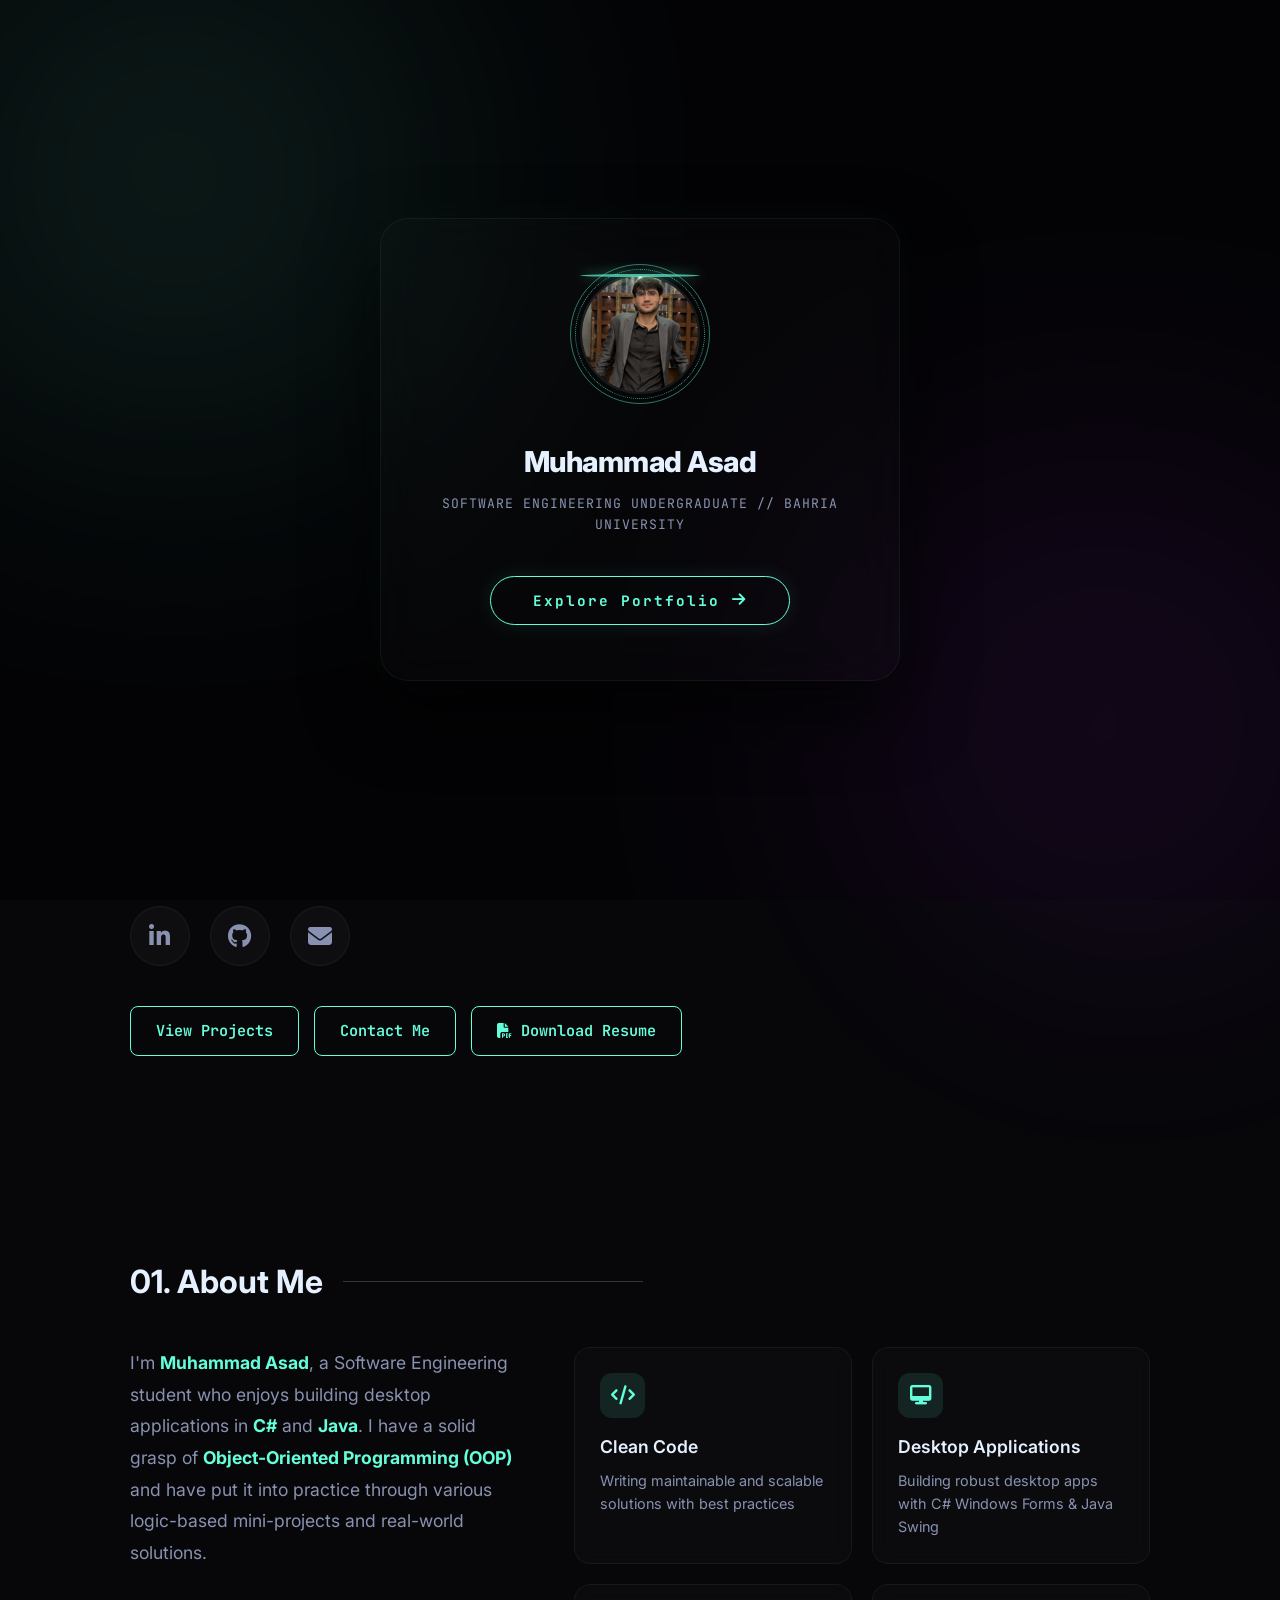
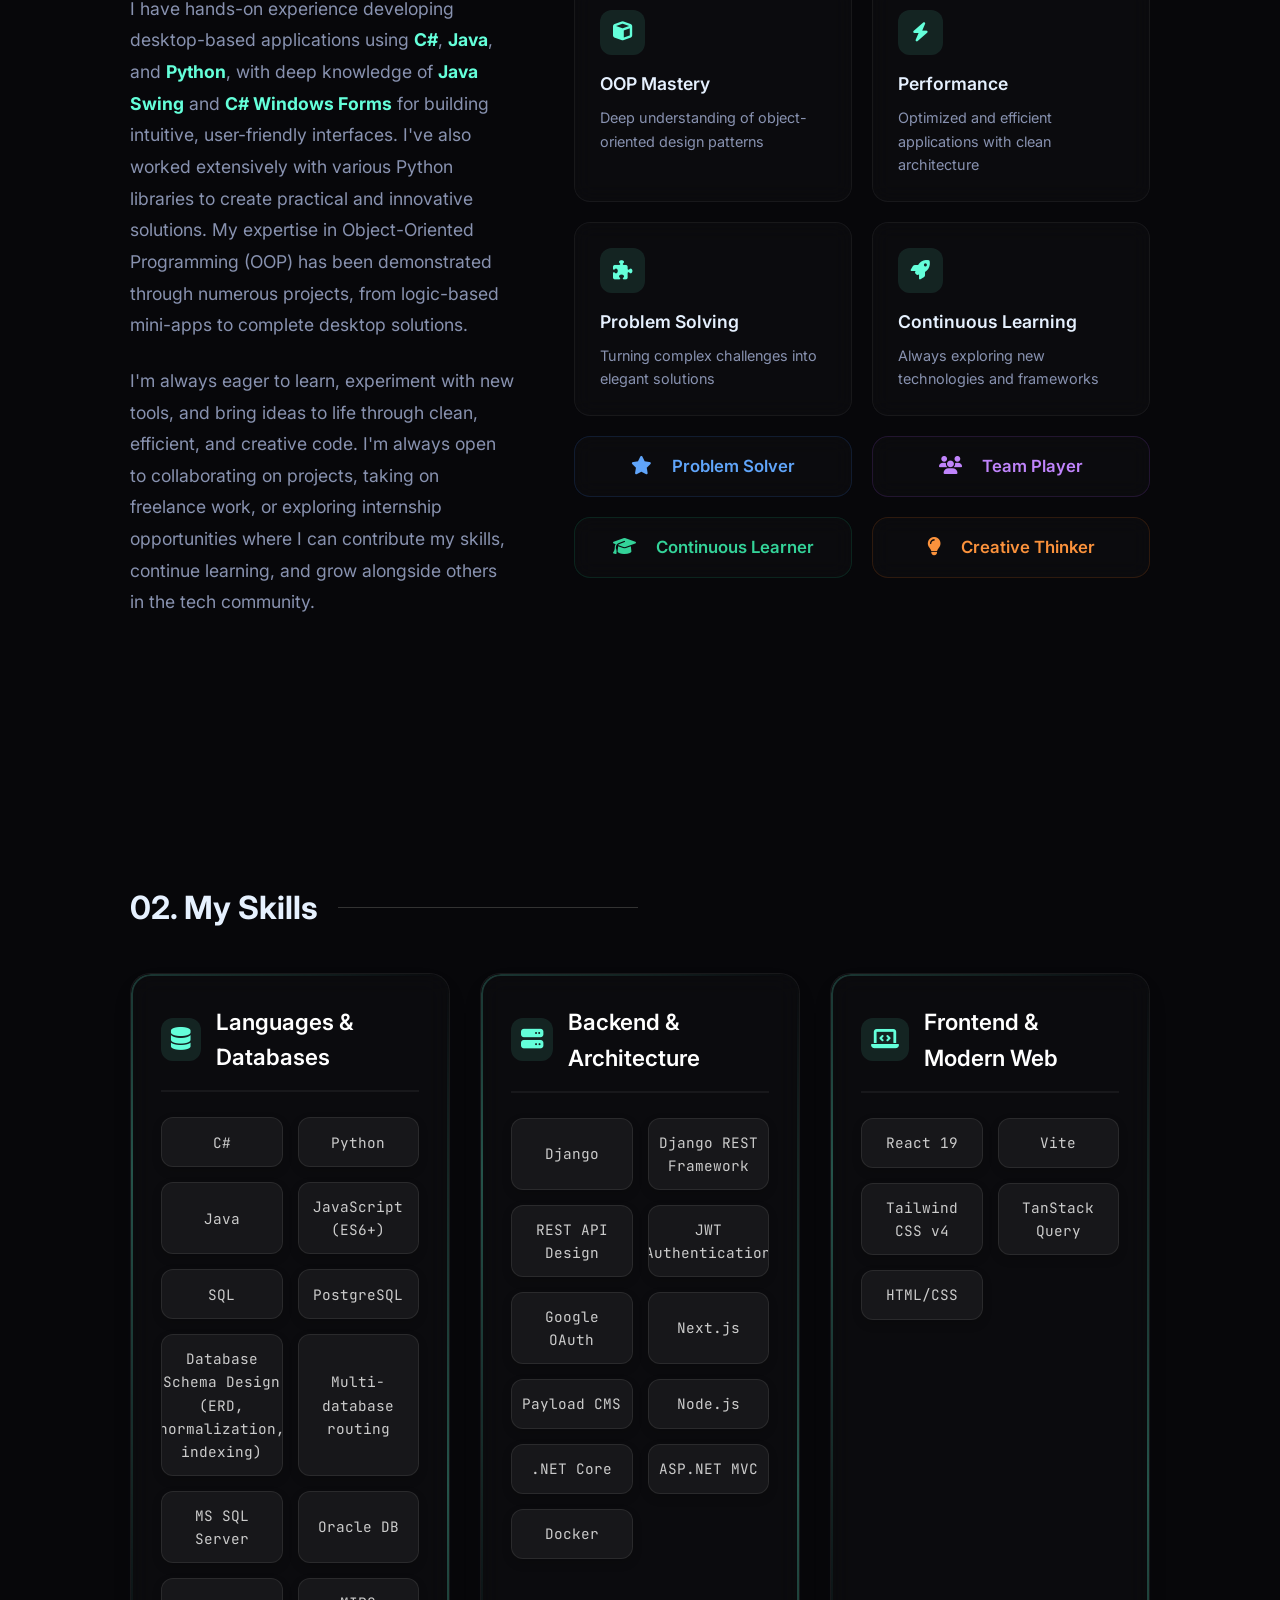
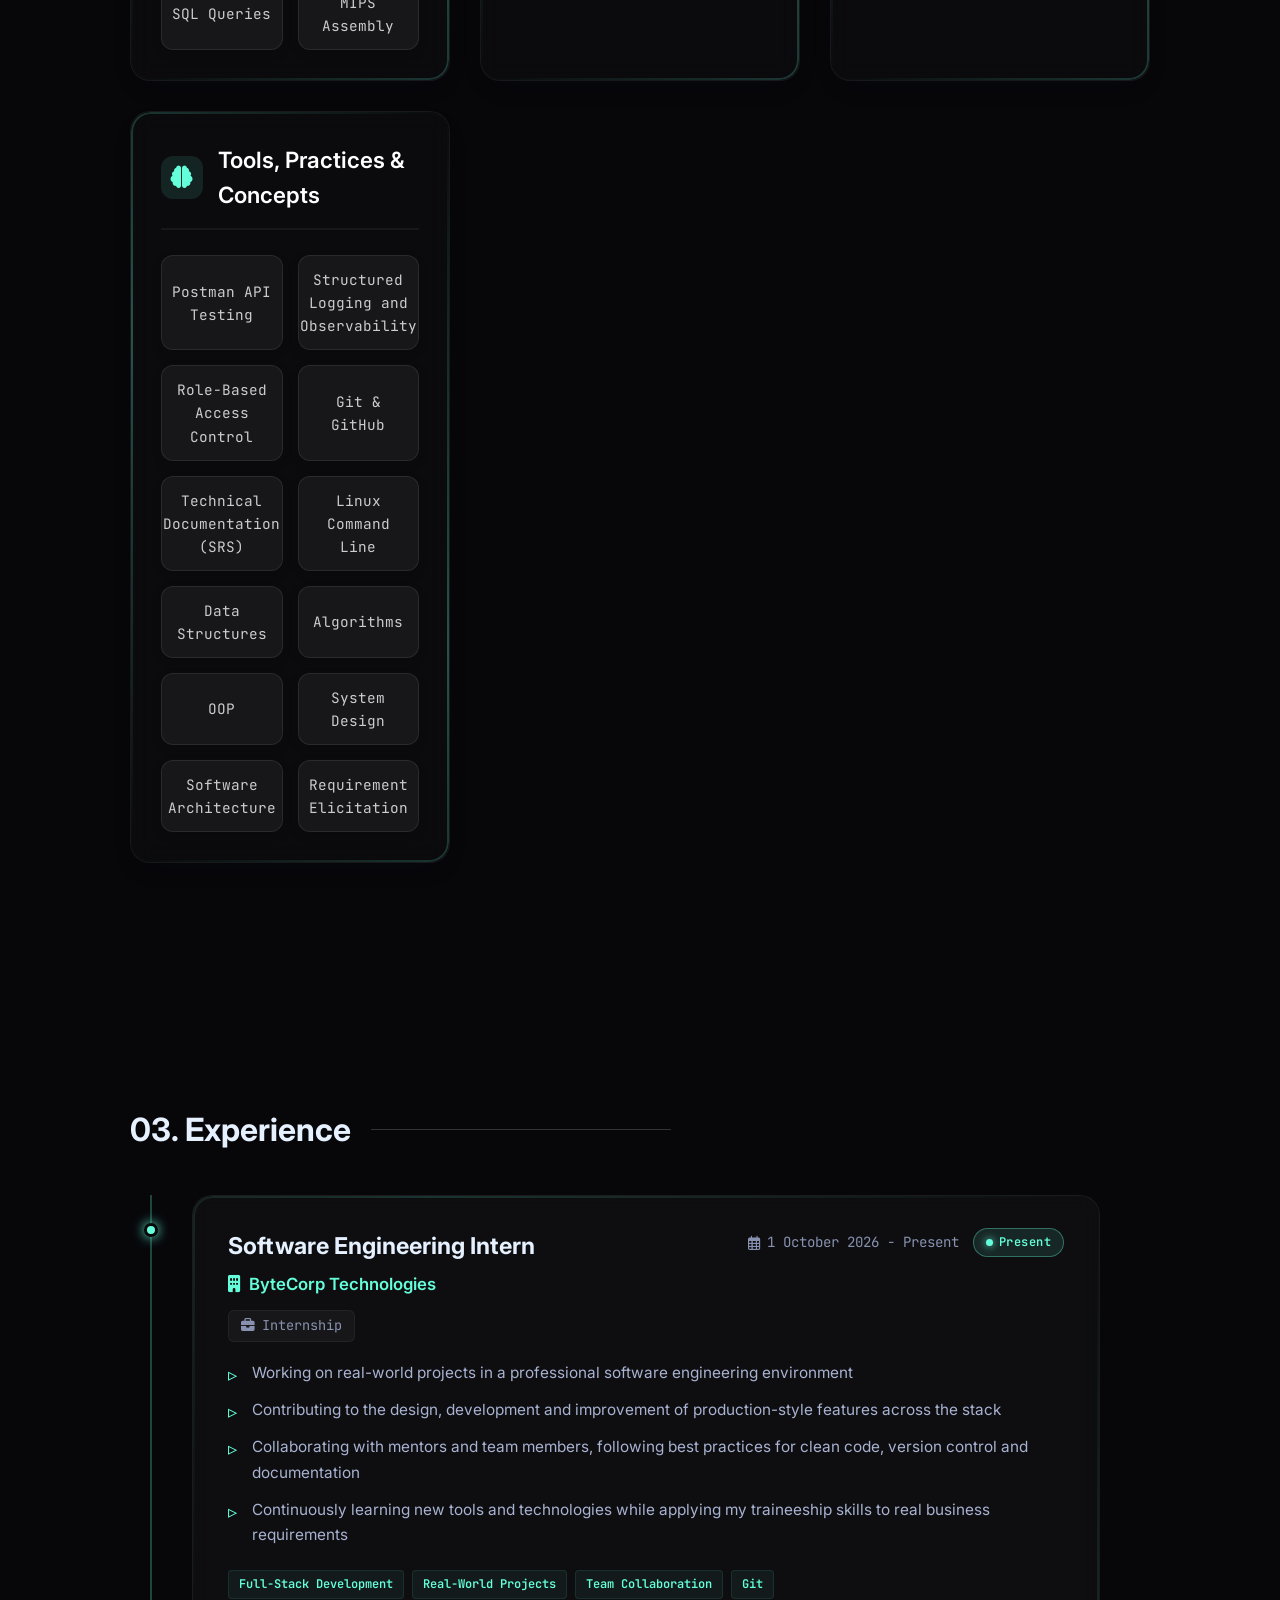
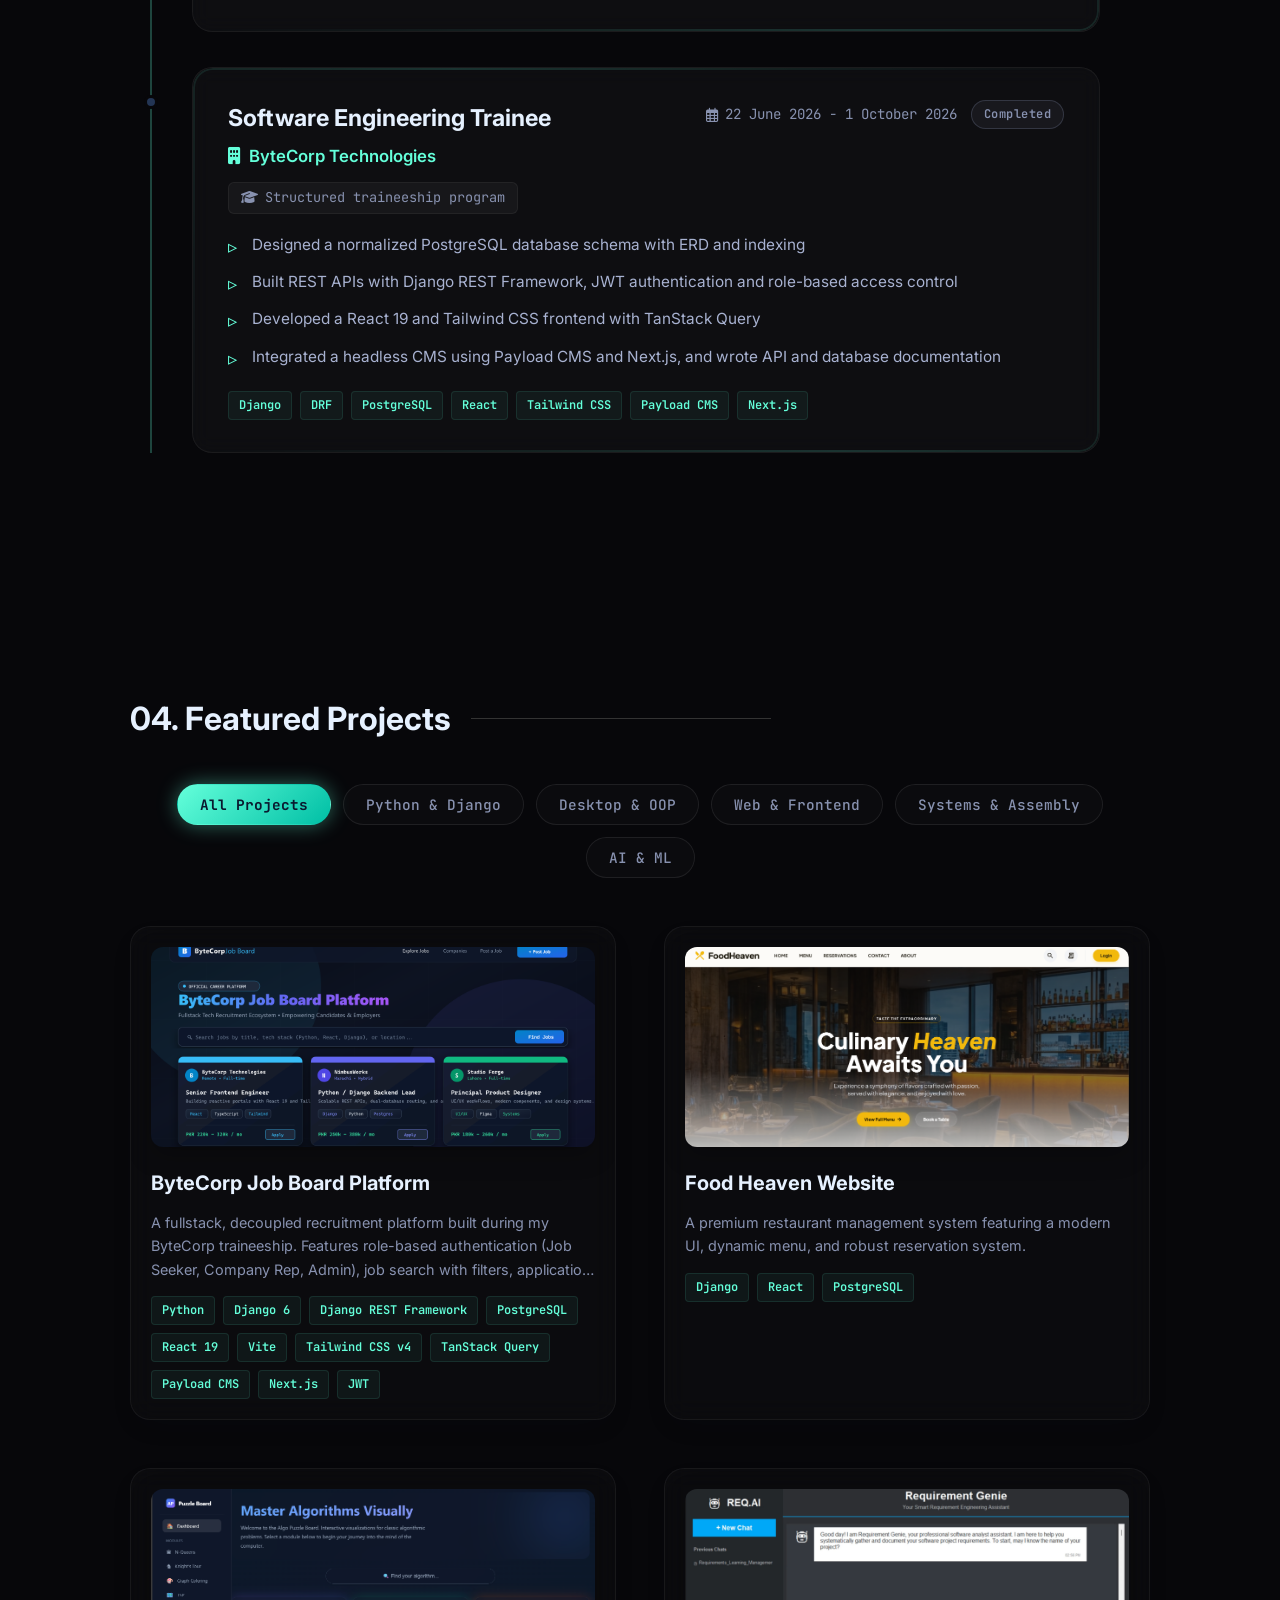
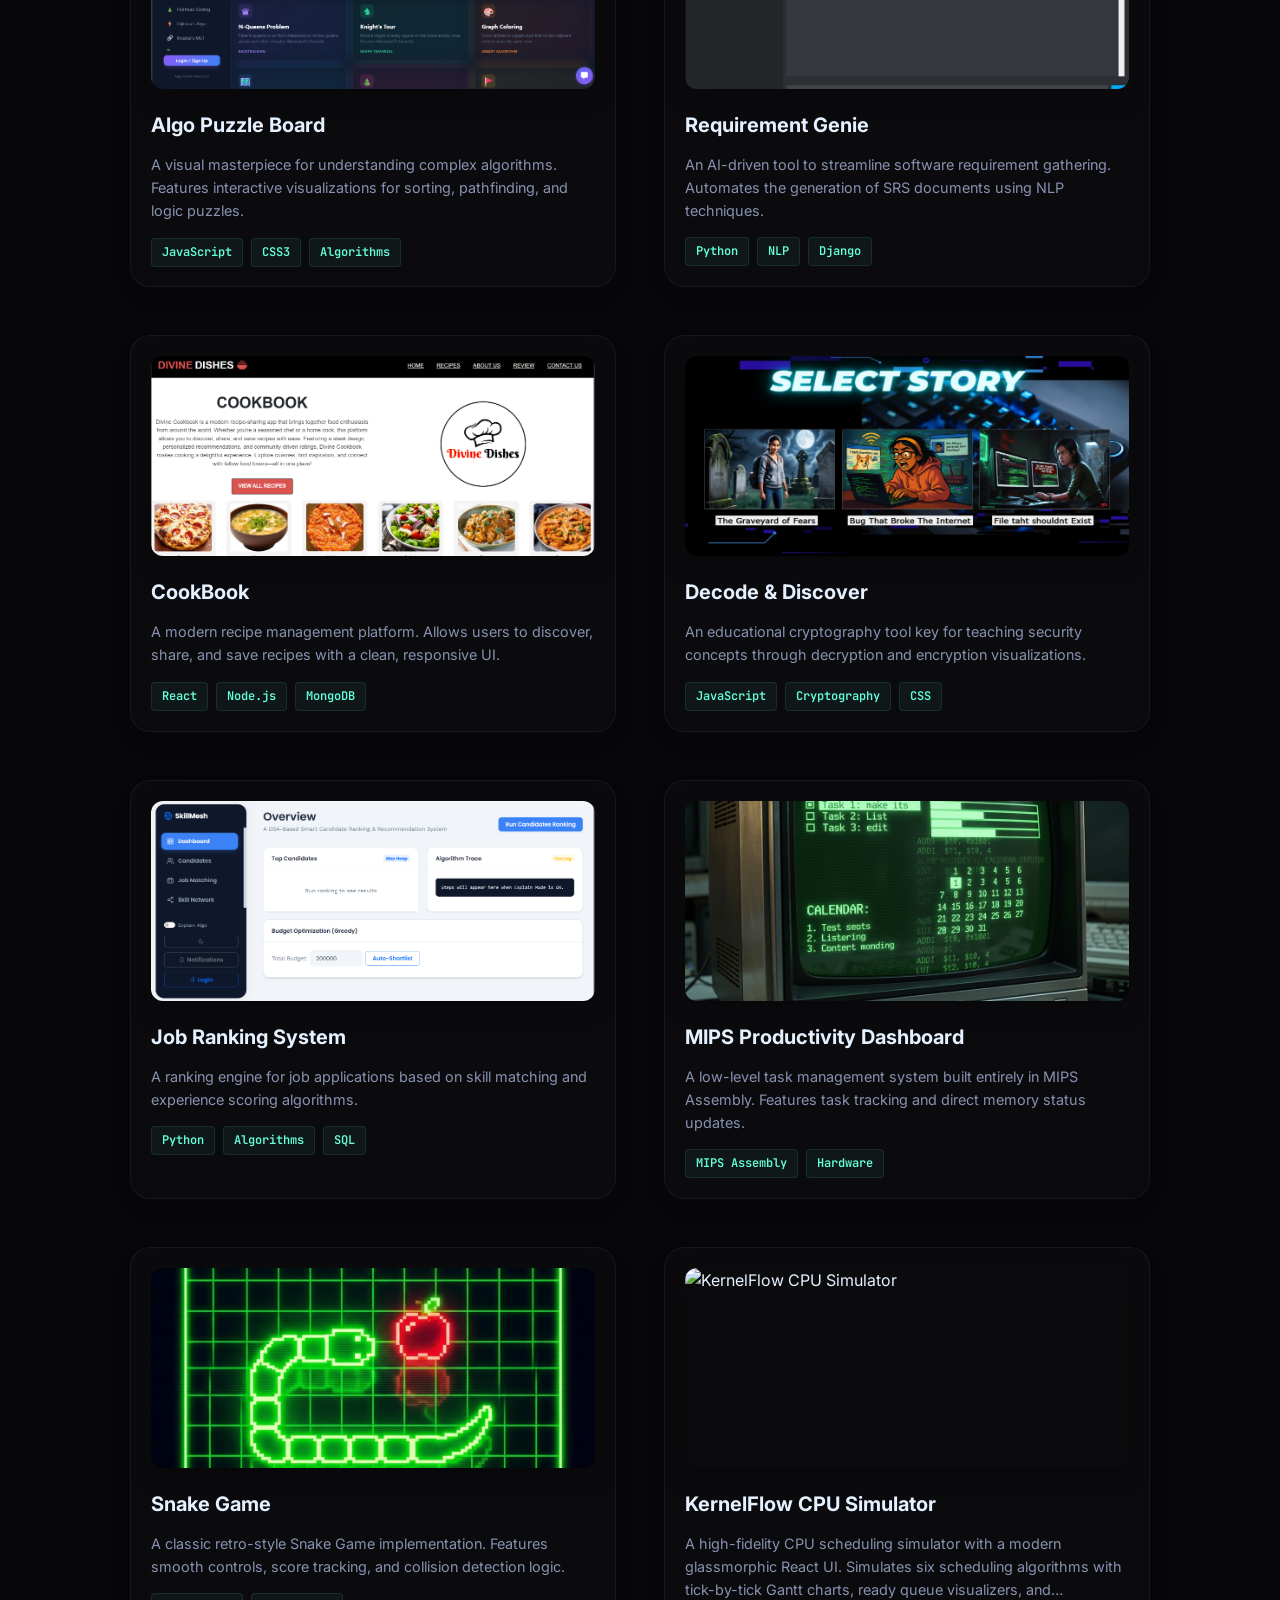
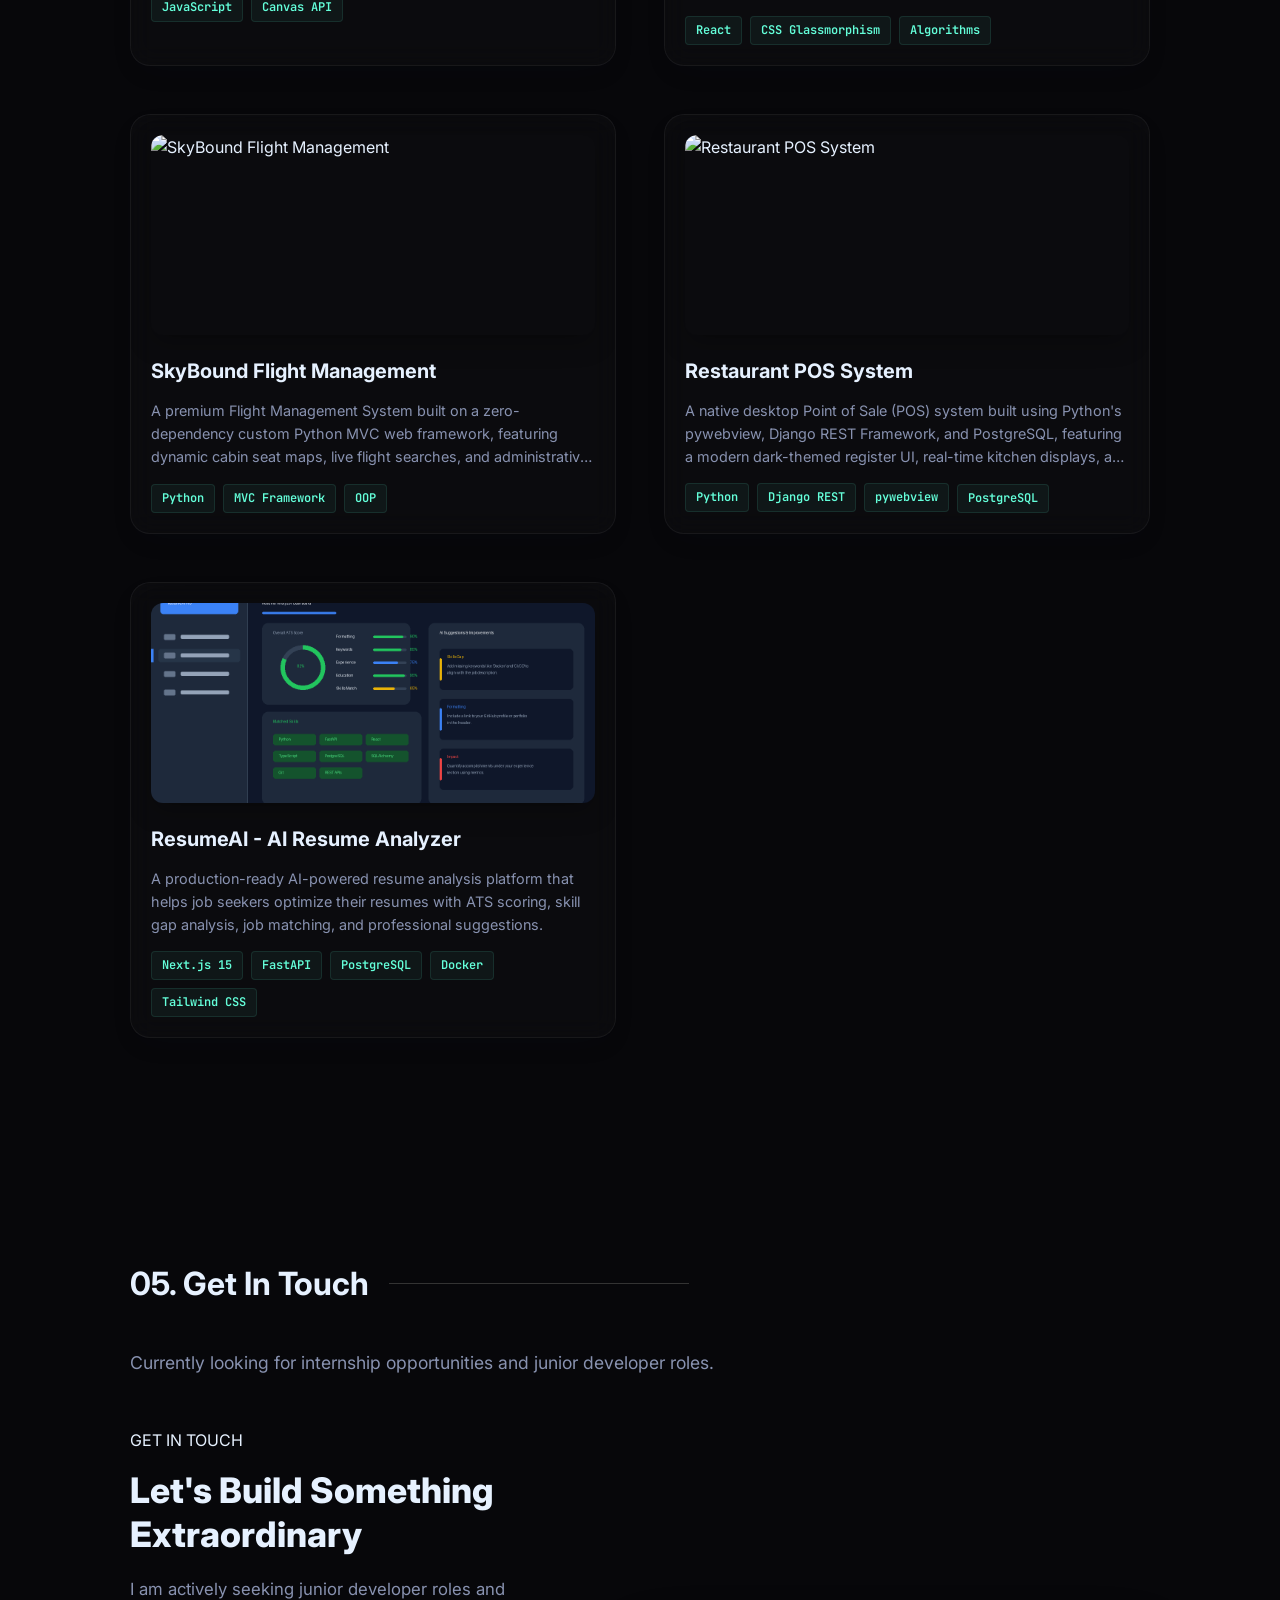
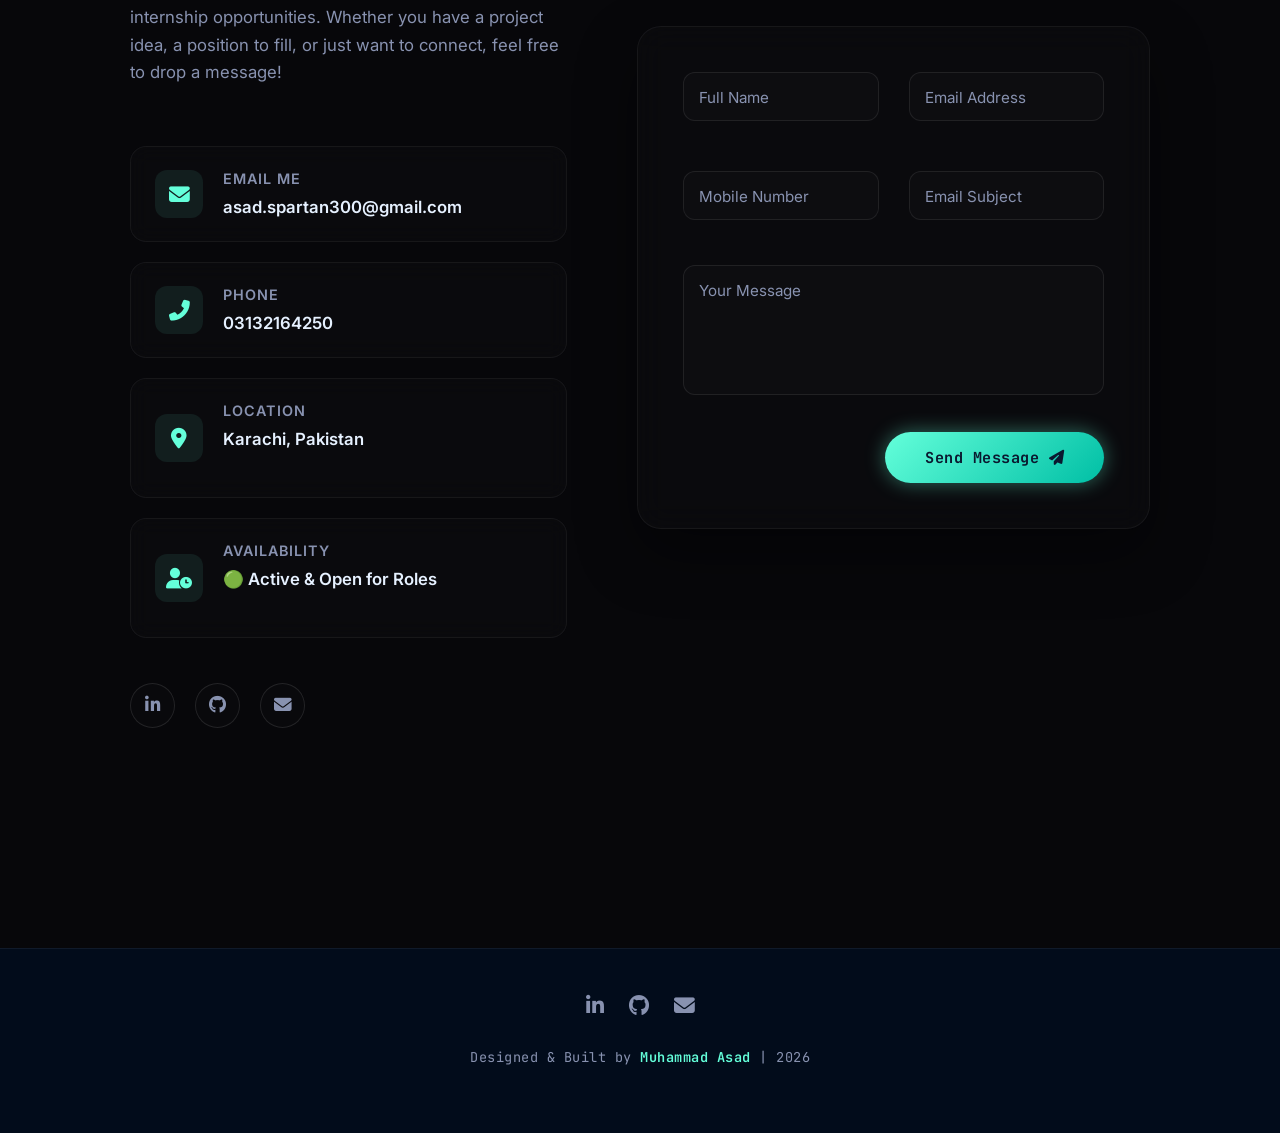
==== commit e8c63af1: "Split experience into internship and traineeship" ====
--- a/index.html
+++ b/index.html
@@ -332,9 +332,9 @@
         <div class="container">
             <h2 class="section-title">03. Experience</h2>
             <div class="experience-timeline fade-in-on-scroll">
-                <!-- Timeline Item: ByteCorp Technologies -->
-                <div class="timeline-item">
-                    <div class="timeline-marker"></div>
+                <!-- Timeline Item 1: Internship (Current) -->
+                <div class="timeline-item fade-in-on-scroll">
+                    <div class="timeline-marker active-marker"></div>
                     <div class="timeline-content experience-card">
                         <div class="experience-header">
                             <div class="experience-role-group">
@@ -344,13 +344,52 @@
                                 </h4>
                             </div>
                             <div class="experience-meta">
-                                <span class="experience-date"><i class="far fa-calendar-alt"></i> 22 June 2026 - Present</span>
+                                <span class="experience-date"><i class="far fa-calendar-alt"></i> 1 October 2026 - Present</span>
                                 <span class="status-badge ongoing-badge"><span class="pulse-dot"></span> Present</span>
                             </div>
                         </div>
 
                         <div class="experience-type">
-                            <span class="type-tag"><i class="fas fa-briefcase"></i> Structured traineeship program</span>
+                            <span class="type-tag"><i class="fas fa-briefcase"></i> Internship</span>
+                        </div>
+
+                        <ul class="experience-highlights">
+                            <li>Working on real-world projects in a professional software engineering environment</li>
+                            <li>Contributing to the design, development and improvement of production-style features across the stack</li>
+                            <li>Collaborating with mentors and team members, following best practices for clean code, version control and documentation</li>
+                            <!-- Edit this bullet or tags below when specific project milestones are ready to showcase -->
+                            <li>Continuously learning new tools and technologies while applying my traineeship skills to real business requirements</li>
+                        </ul>
+
+                        <!-- Project tags for Internship (easy to customize with specific project stacks) -->
+                        <div class="project-tags">
+                            <span class="project-tag">Full-Stack Development</span>
+                            <span class="project-tag">Real-World Projects</span>
+                            <span class="project-tag">Team Collaboration</span>
+                            <span class="project-tag">Git</span>
+                        </div>
+                    </div>
+                </div>
+
+                <!-- Timeline Item 2: Traineeship -->
+                <div class="timeline-item fade-in-on-scroll">
+                    <div class="timeline-marker"></div>
+                    <div class="timeline-content experience-card">
+                        <div class="experience-header">
+                            <div class="experience-role-group">
+                                <h3 class="experience-role">Software Engineering Trainee</h3>
+                                <h4 class="experience-company">
+                                    <i class="fas fa-building"></i> ByteCorp Technologies
+                                </h4>
+                            </div>
+                            <div class="experience-meta">
+                                <span class="experience-date"><i class="far fa-calendar-alt"></i> 22 June 2026 - 1 October 2026</span>
+                                <span class="status-badge completed-badge">Completed</span>
+                            </div>
+                        </div>
+
+                        <div class="experience-type">
+                            <span class="type-tag"><i class="fas fa-graduation-cap"></i> Structured traineeship program</span>
                         </div>
 
                         <ul class="experience-highlights">
--- a/style.css
+++ b/style.css
@@ -1104,16 +1104,27 @@
     width: 14px;
     height: 14px;
     border-radius: 50%;
+    background: #233554;
+    border: 3px solid var(--bg-dark);
+    z-index: 2;
+    transition: all 0.3s ease;
+}
+
+.timeline-marker.active-marker {
     background: var(--accent);
     border: 3px solid var(--bg-dark);
     box-shadow: 0 0 12px var(--accent);
-    z-index: 2;
-    transition: all 0.3s ease;
-}
-
-.timeline-item:hover .timeline-marker {
+}
+
+.timeline-item:hover .timeline-marker.active-marker {
     transform: scale(1.3);
     box-shadow: 0 0 20px var(--accent);
+}
+
+.timeline-item:hover .timeline-marker:not(.active-marker) {
+    transform: scale(1.25);
+    background: #64ffda;
+    border-color: var(--bg-dark);
 }
 
 .experience-card {
@@ -1216,6 +1227,12 @@
     letter-spacing: 0.5px;
 }
 
+.status-badge.completed-badge {
+    background: rgba(136, 146, 176, 0.08);
+    color: var(--text-muted);
+    border: 1px solid rgba(136, 146, 176, 0.25);
+}
+
 .pulse-dot {
     width: 7px;
     height: 7px;
@@ -1278,6 +1295,10 @@
     color: var(--accent);
     font-size: 1.15rem;
     line-height: 1.6;
+}
+
+.timeline-item.fade-in-on-scroll:nth-child(2) {
+    transition-delay: 0.15s;
 }
 
 @media (max-width: 768px) {
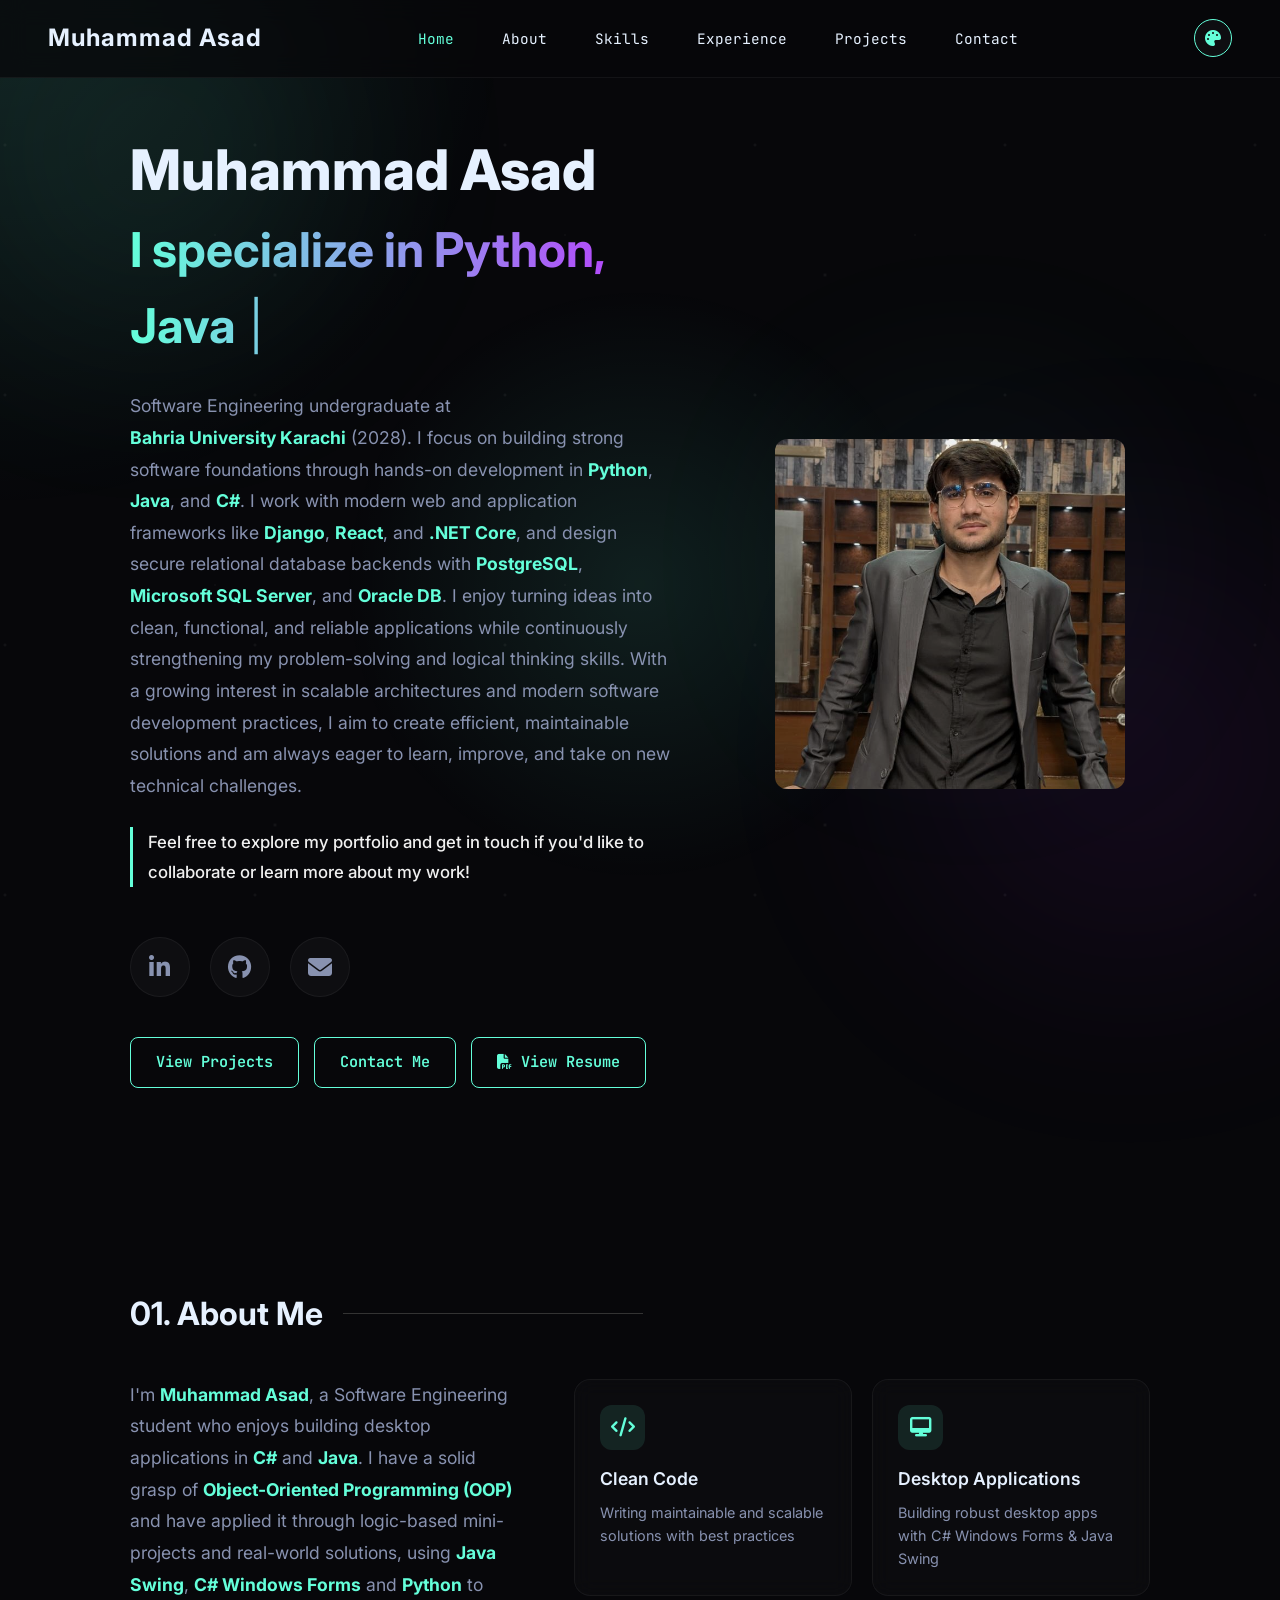
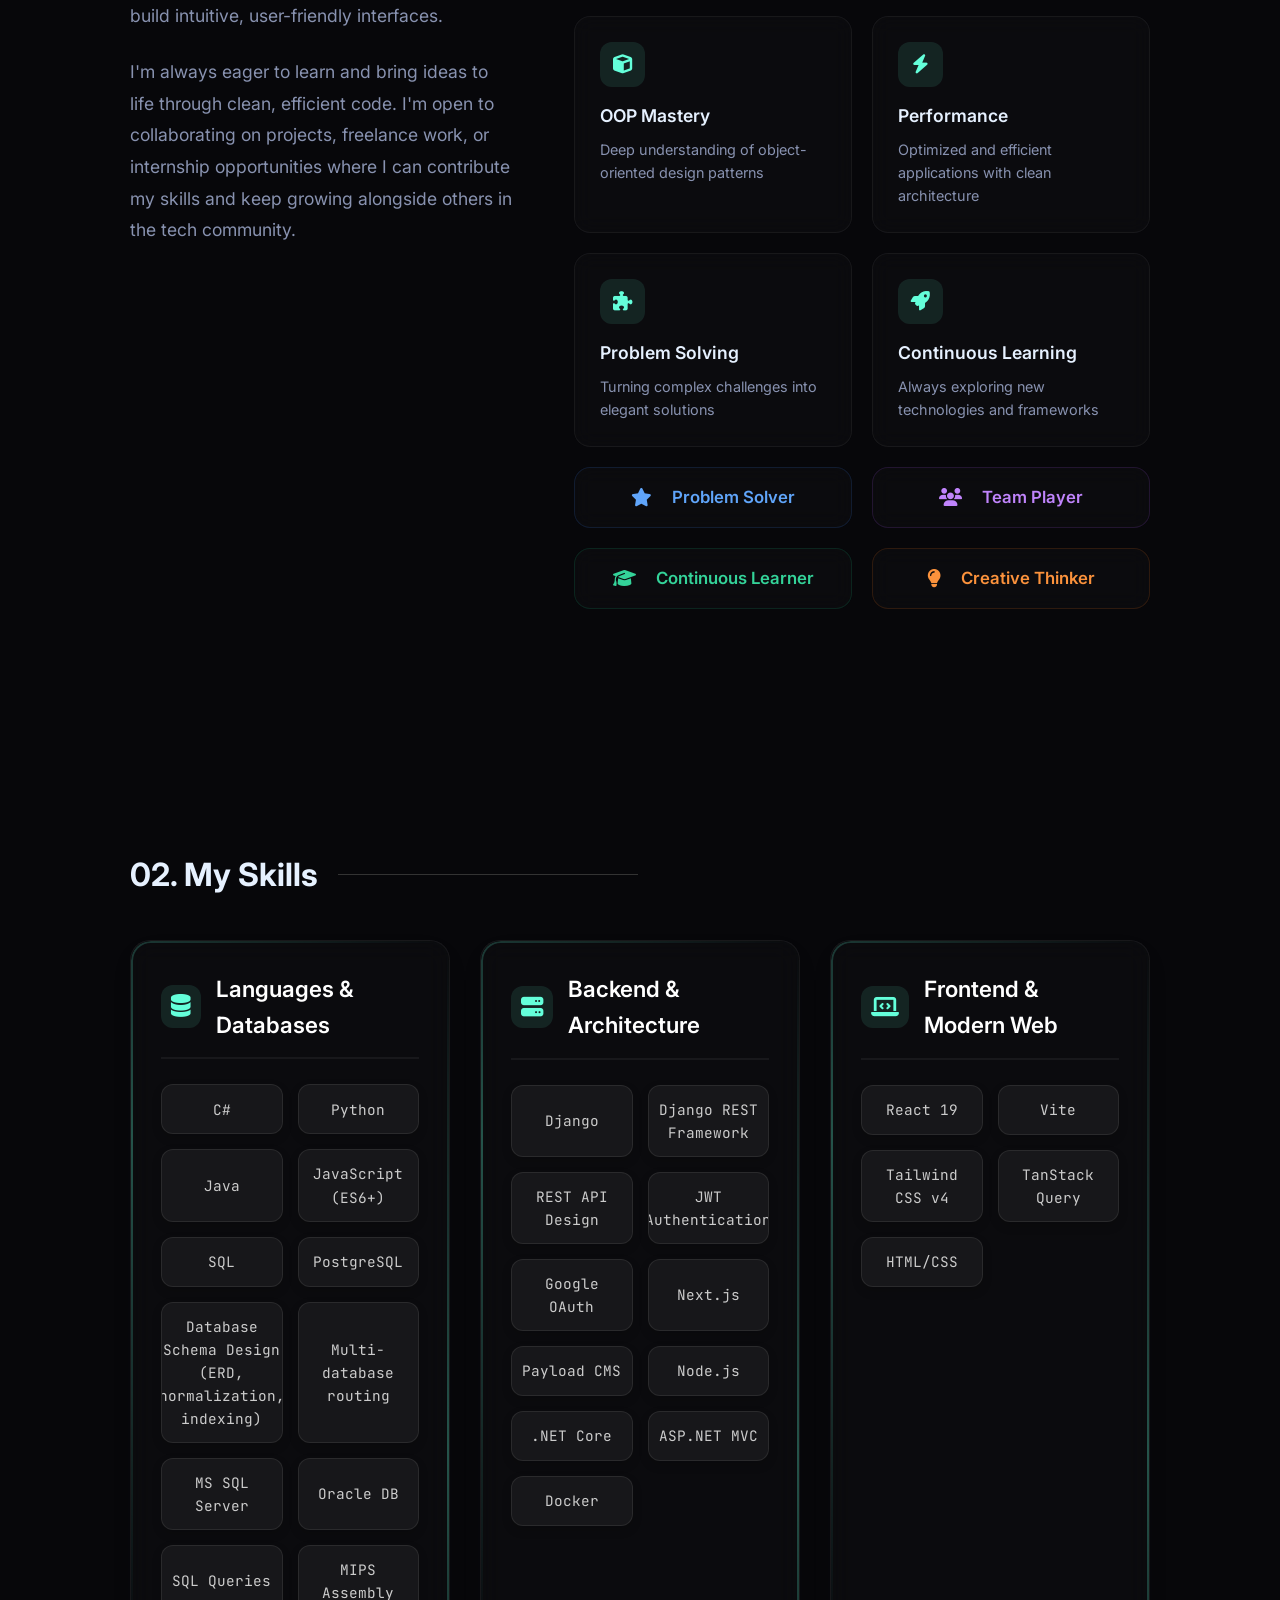
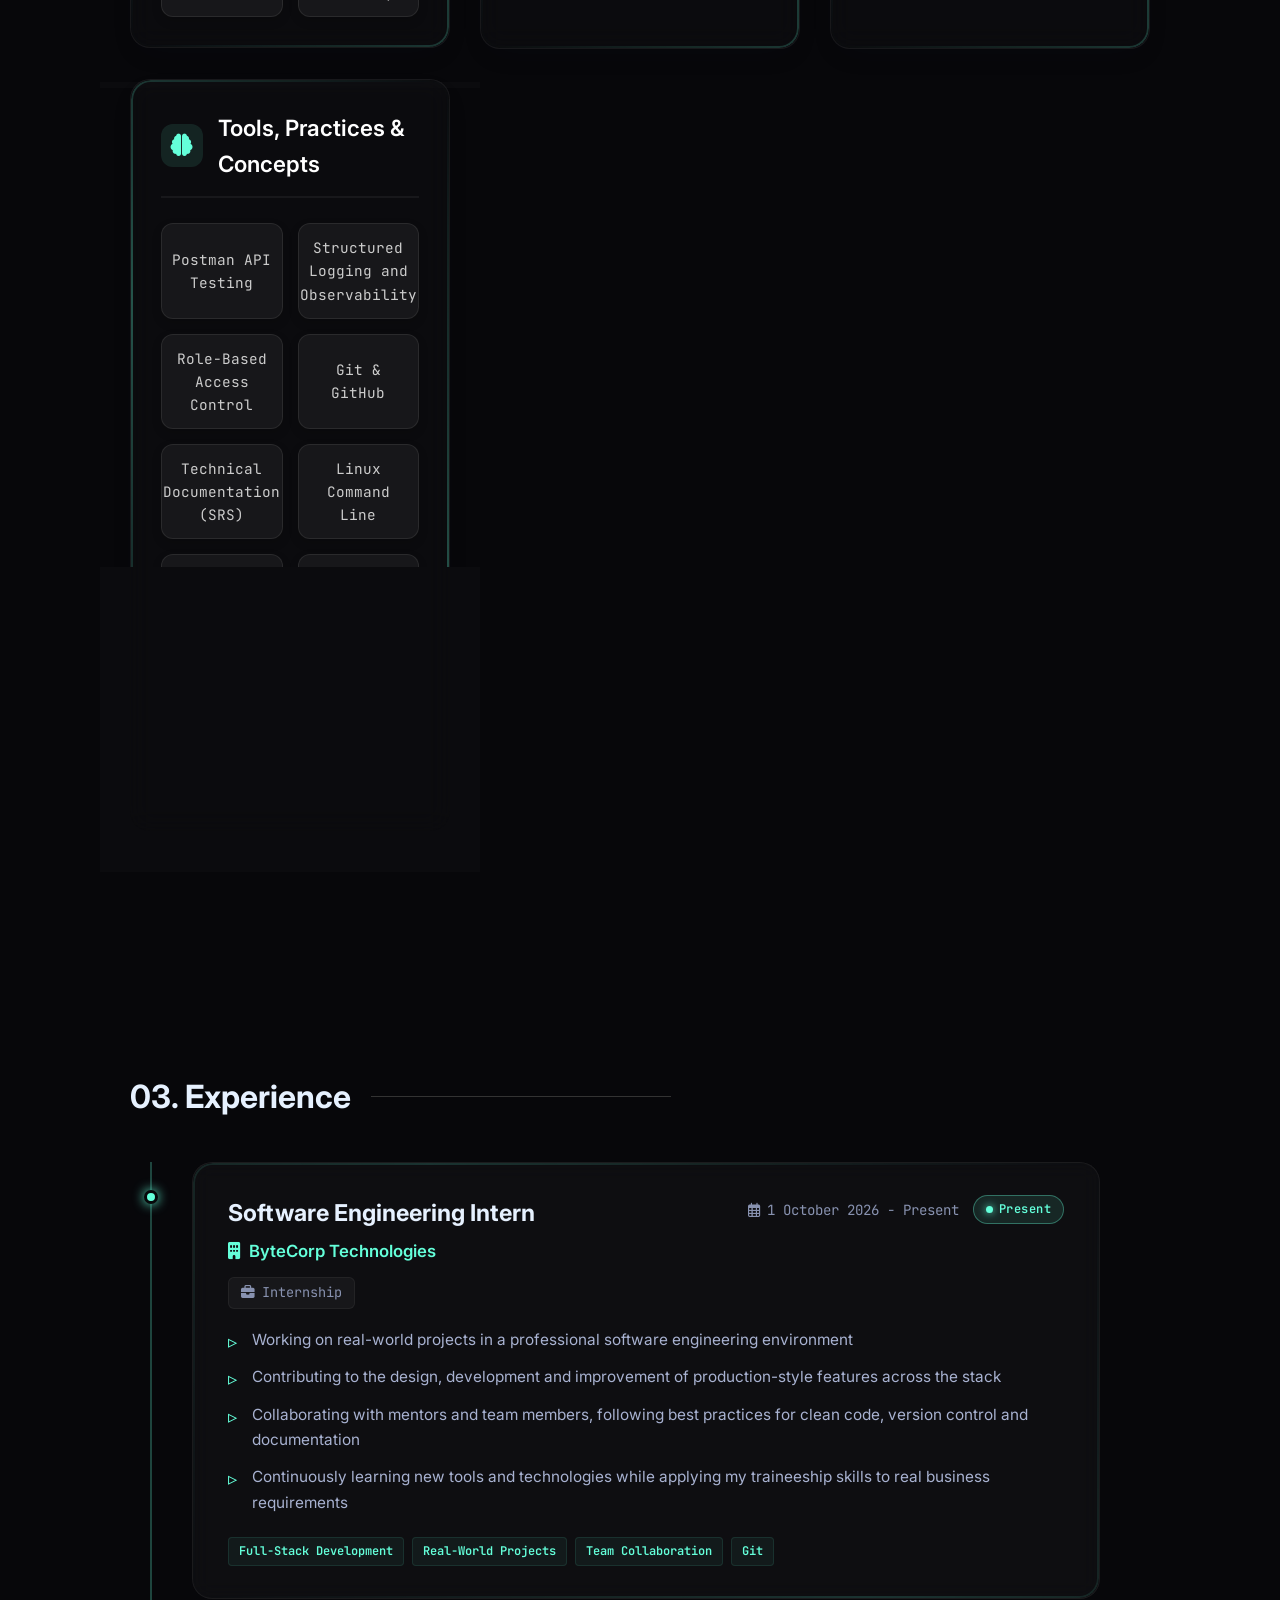
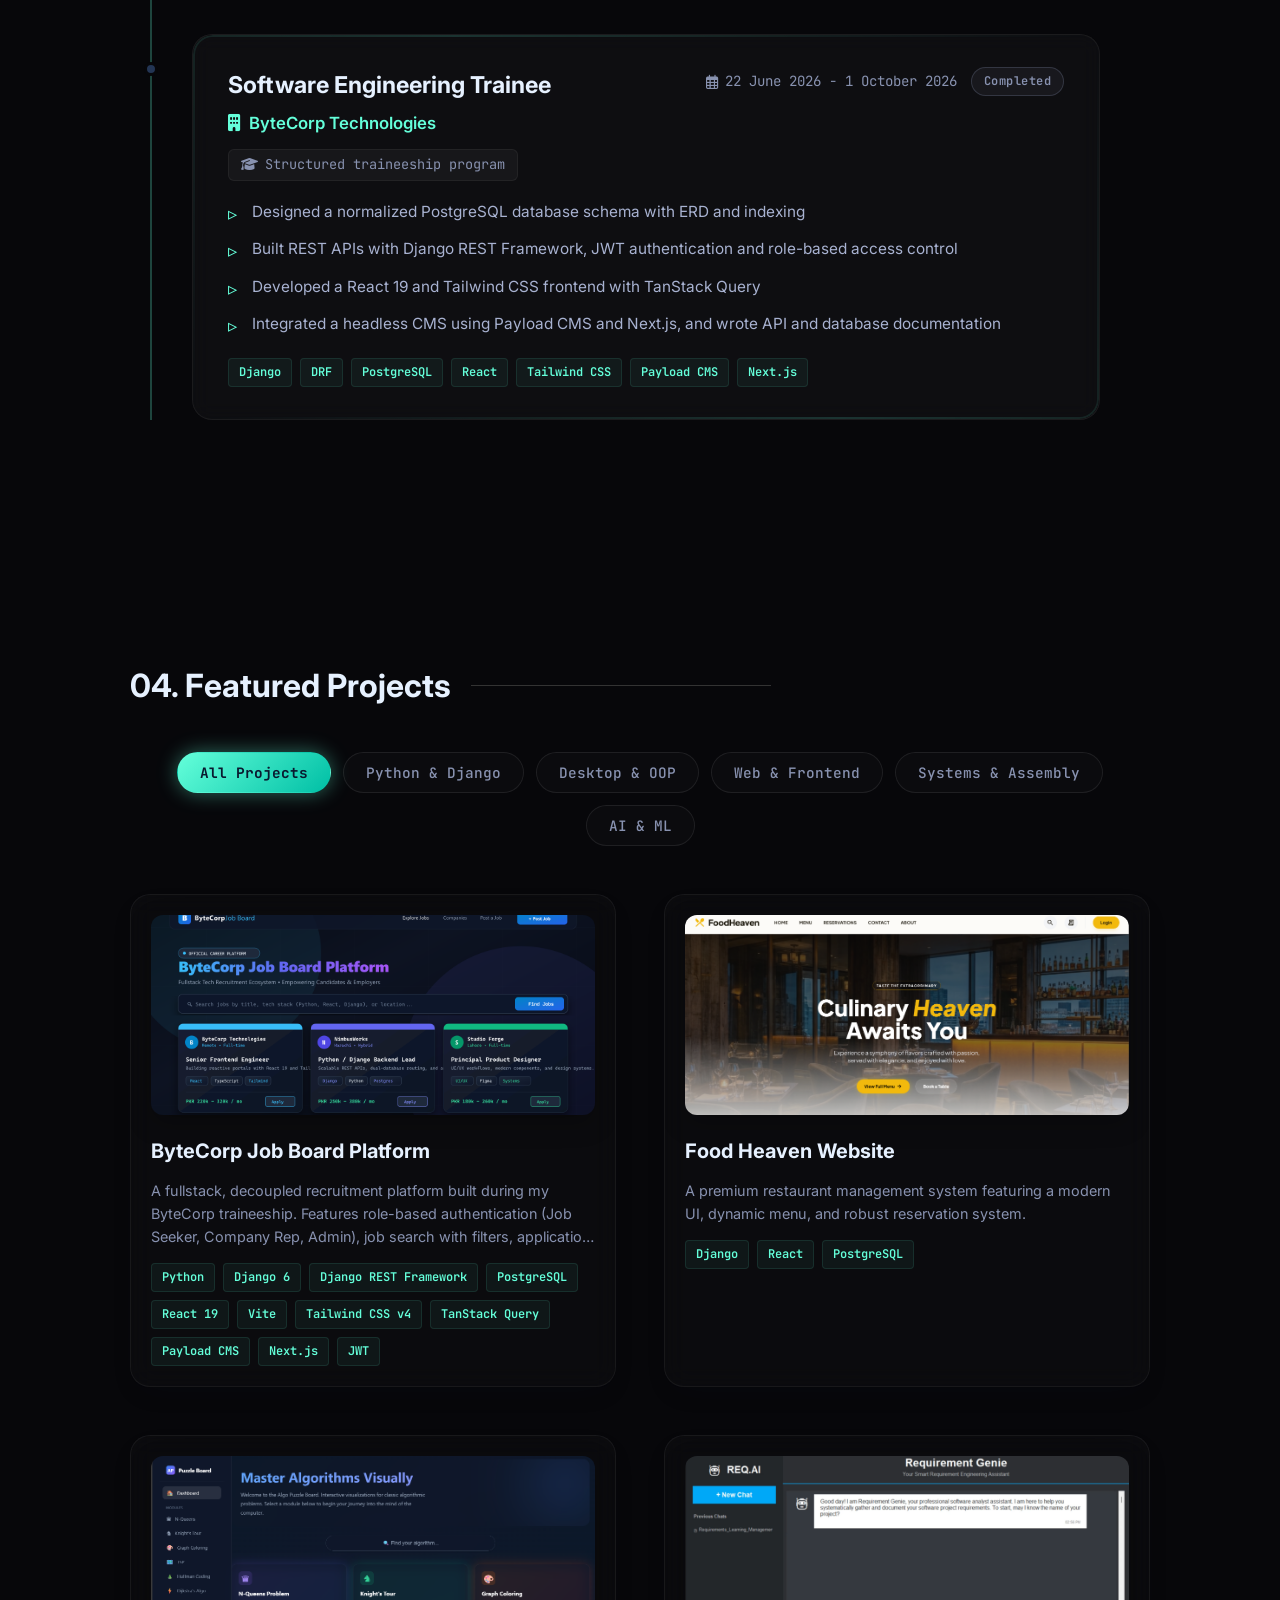
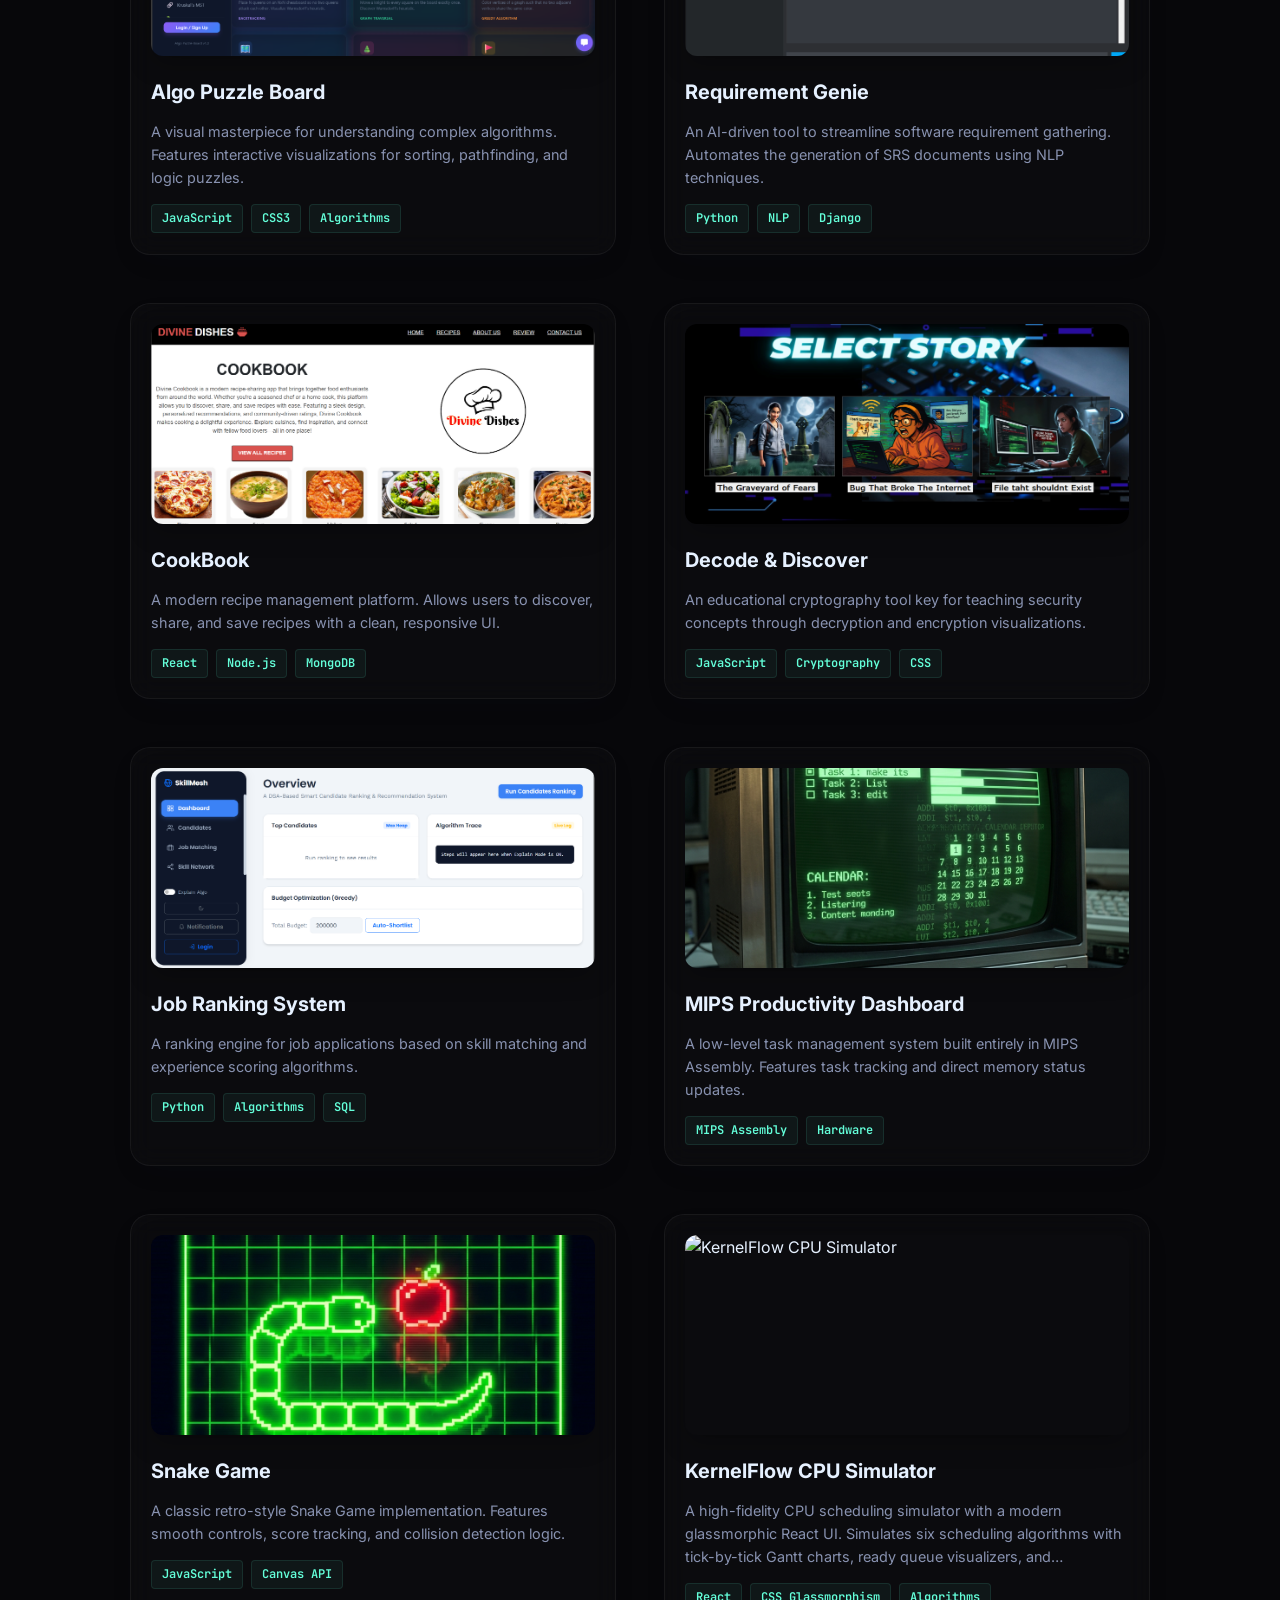
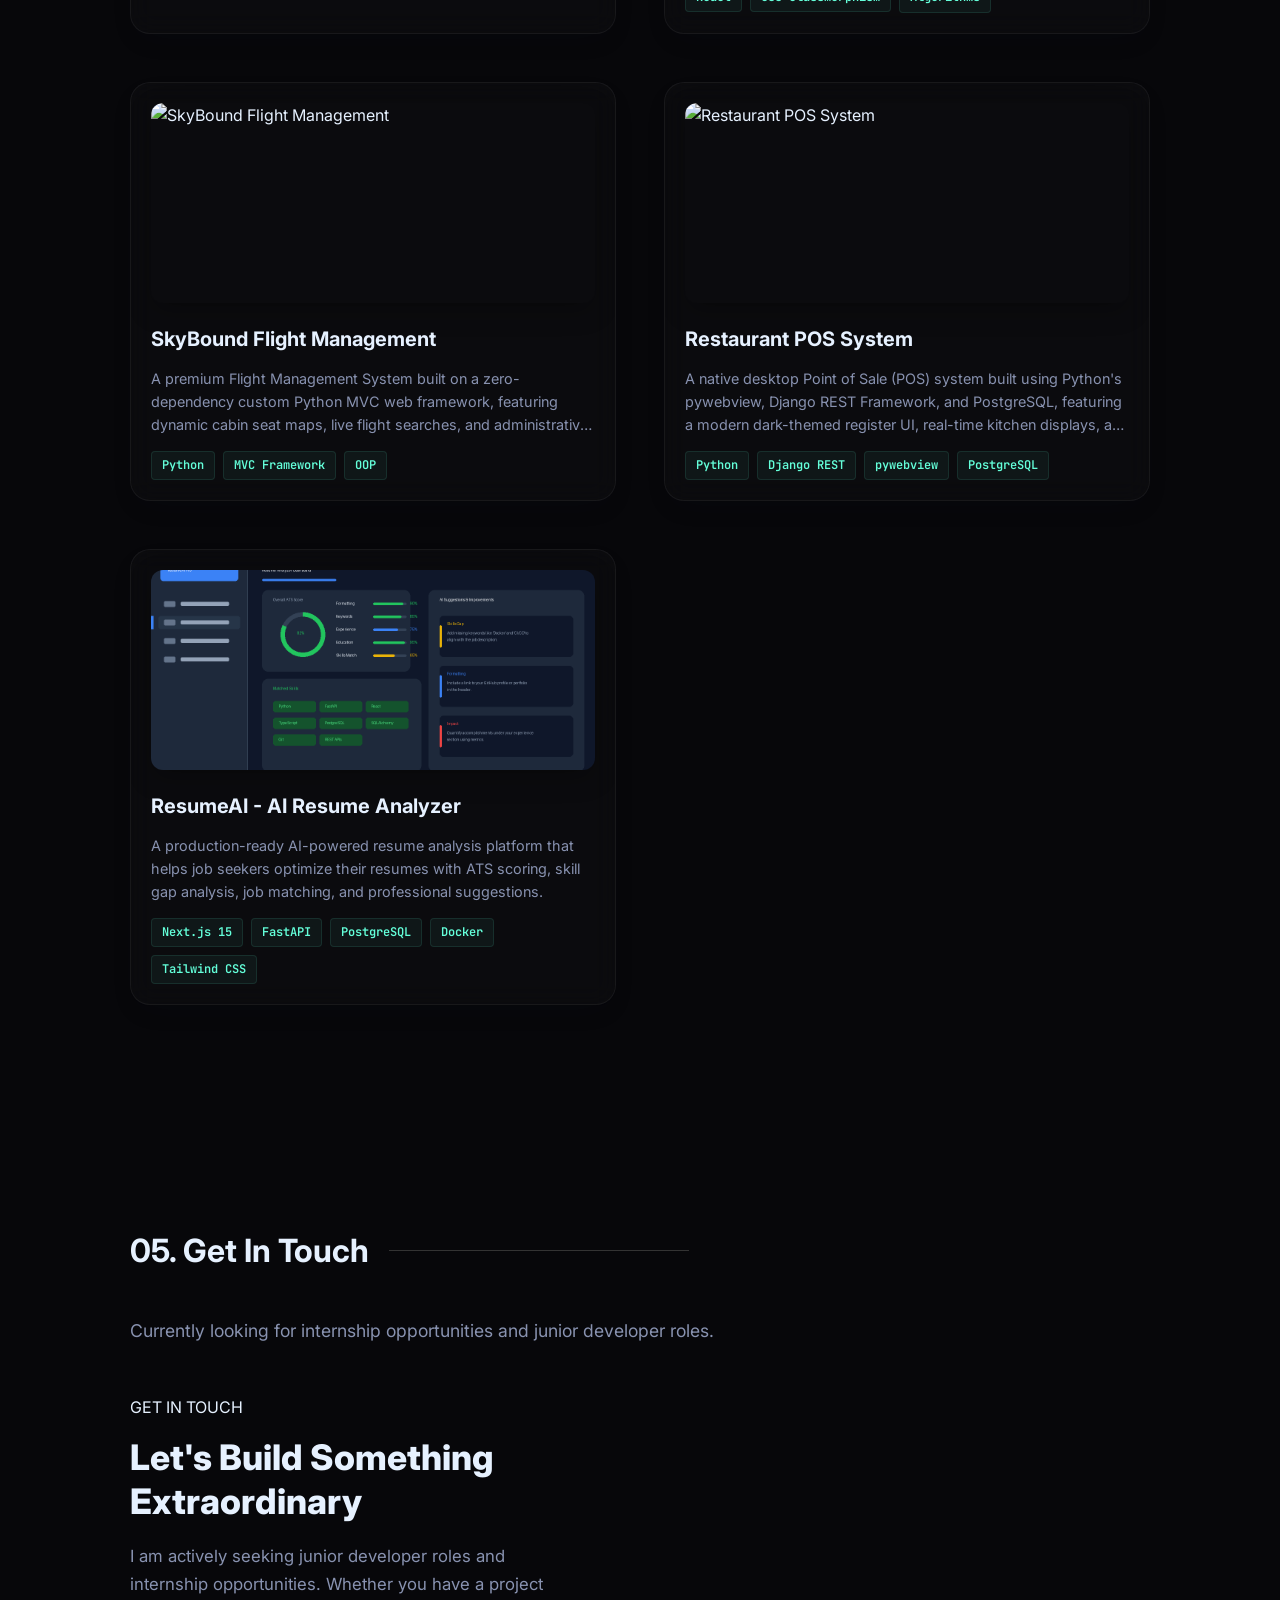
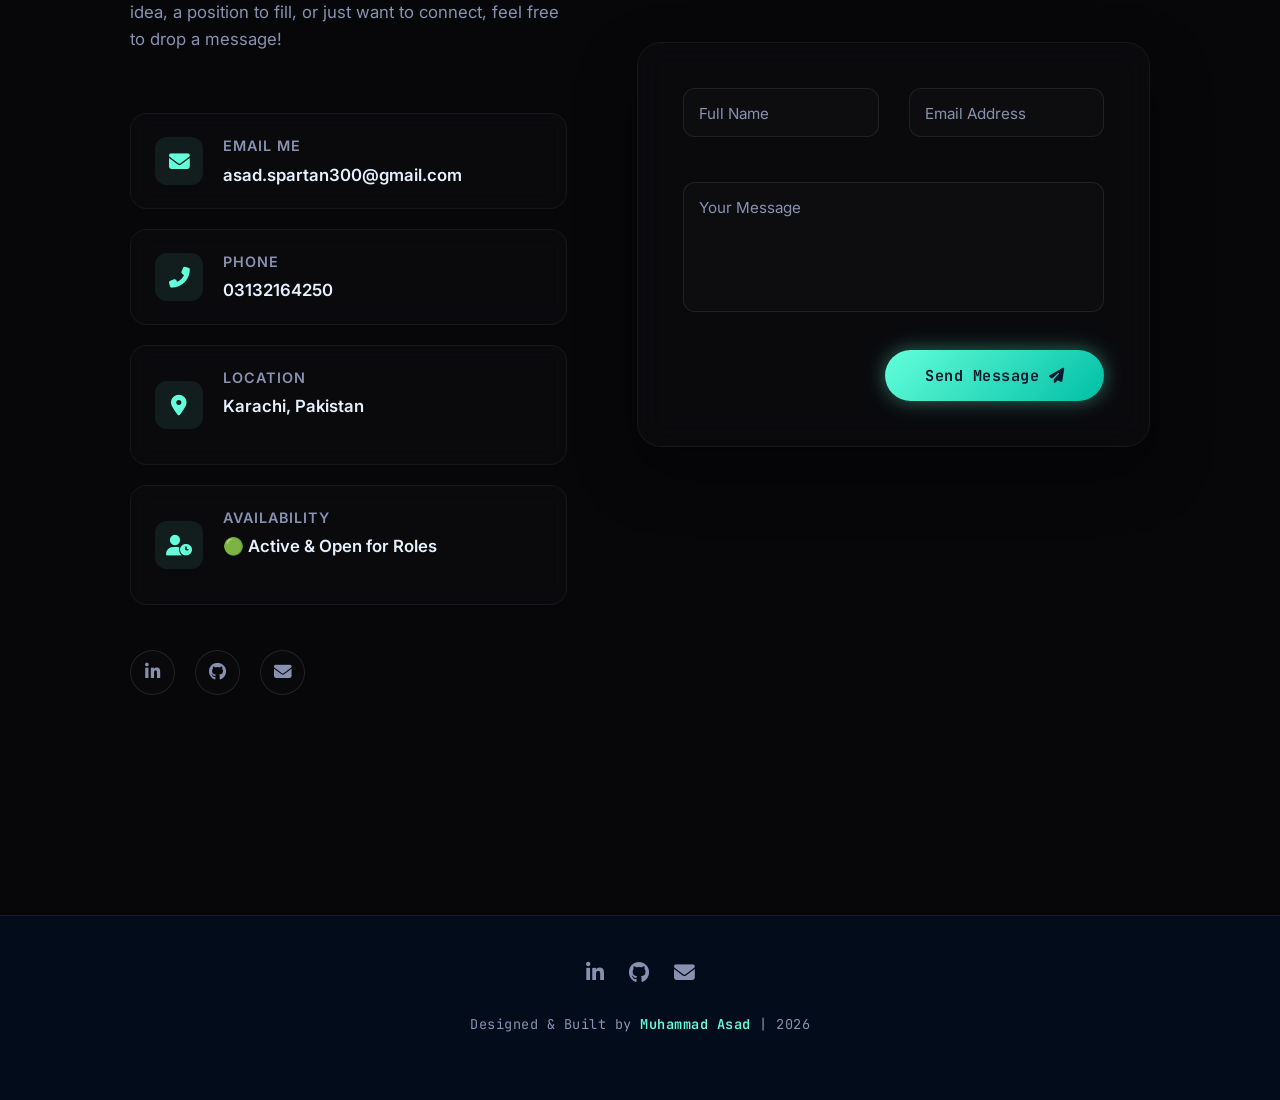
==== commit 7dacb386: "feat: remove intro, view resume in new tab, shorten About Me, simplify contact form with validation" ====
--- a/index.html
+++ b/index.html
@@ -46,40 +46,6 @@
 </head>
 
 <body>
-    <!-- Welcome Preloader Overlay -->
-    <div id="welcome-screen" class="welcome-screen">
-        <div class="welcome-bg-glow glow-1"></div>
-        <div class="welcome-bg-glow glow-2"></div>
-        
-        <div class="welcome-console">
-            <!-- Concentric scanner rings around Avatar -->
-            <div class="welcome-avatar-wrapper">
-                <div class="scanner-ring scanner-outer"></div>
-                <div class="scanner-ring scanner-inner"></div>
-                <div class="welcome-scanline"></div>
-                <img src="asad.jpeg" alt="Muhammad Asad" class="welcome-avatar">
-            </div>
-
-            <h1 class="welcome-title">Muhammad Asad</h1>
-            <p class="welcome-subtitle">Software Engineering Undergraduate // Bahria University</p>
-
-            <div class="welcome-interactive-zone">
-                <!-- Digital Counter -->
-                <div class="welcome-counter">00%</div>
-                
-                <!-- Progress Loader -->
-                <div class="welcome-loader-container">
-                    <div class="welcome-loader-bar"></div>
-                </div>
-                
-                <!-- Tactile Enter Button -->
-                <button id="enter-portfolio-btn" class="welcome-enter-btn magnetic-target">
-                    <span>Explore Portfolio</span>
-                    <i class="fas fa-arrow-right"></i>
-                </button>
-            </div>
-        </div>
-    </div>
 
     <div id="scroll-progress" class="scroll-progress"></div>
     <div class="bg-spotlight"></div>
@@ -144,8 +110,8 @@
                 <div class="cta-group">
                     <a href="#projects" class="btn btn-outline magnetic-target">View Projects</a>
                     <a href="#contact" class="btn btn-outline magnetic-target">Contact Me</a>
-                    <a href="muhammad_Asad_Resume.pdf" download="muhammad_Asad_Resume.pdf" class="btn btn-outline magnetic-target"><i
-                            class="fas fa-file-pdf"></i> Download Resume</a>
+                    <a href="muhammad_Asad_Resume.pdf" target="_blank" rel="noopener noreferrer" class="btn btn-outline magnetic-target"><i
+                            class="fas fa-file-pdf"></i> View Resume</a>
                 </div>
             </div>
 
@@ -163,26 +129,9 @@
             <h2 class="section-title">01. About Me</h2>
             <div class="about-content fade-in-on-scroll">
                 <div class="about-text">
-                    <p>I'm <strong>Muhammad Asad</strong>, a Software Engineering student who enjoys building desktop
-                        applications in <strong>C#</strong> and <strong>Java</strong>. I have a solid grasp of
-                        <strong>Object-Oriented Programming (OOP)</strong> and have put it into practice through various
-                        logic-based mini-projects and real-world solutions.
-                    </p>
-
-                    <p>I have hands-on experience developing desktop-based applications using <strong>C#</strong>,
-                        <strong>Java</strong>, and <strong>Python</strong>, with deep knowledge of <strong>Java
-                            Swing</strong> and <strong>C# Windows Forms</strong> for building intuitive, user-friendly
-                        interfaces. I've also worked extensively with various Python libraries to create practical and
-                        innovative solutions. My expertise in Object-Oriented Programming (OOP) has been demonstrated
-                        through numerous projects, from logic-based mini-apps to complete desktop solutions.
-                    </p>
-
-                    <p>I'm always eager to learn, experiment with new tools, and bring ideas to life through clean,
-                        efficient, and creative code. I'm always open to collaborating on projects, taking on freelance
-                        work, or exploring internship opportunities where I can contribute my skills, continue learning,
-                        and grow alongside others in the tech community.</p>
-
-
+                    <p>I'm <strong>Muhammad Asad</strong>, a Software Engineering student who enjoys building desktop applications in <strong>C#</strong> and <strong>Java</strong>. I have a solid grasp of <strong>Object-Oriented Programming (OOP)</strong> and have applied it through logic-based mini-projects and real-world solutions, using <strong>Java Swing</strong>, <strong>C# Windows Forms</strong> and <strong>Python</strong> to build intuitive, user-friendly interfaces.</p>
+
+                    <p>I'm always eager to learn and bring ideas to life through clean, efficient code. I'm open to collaborating on projects, freelance work, or internship opportunities where I can contribute my skills and keep growing alongside others in the tech community.</p>
                 </div>
 
                 <div class="about-visuals">
@@ -769,41 +718,39 @@
 
                 <!-- Column 2: Form panel -->
                 <div class="contact-form-panel">
-                    <form class="contact-form" action="https://api.web3forms.com/submit" method="POST">
+                    <form class="contact-form" id="contact-form" action="https://api.web3forms.com/submit" method="POST" novalidate>
                         <input type="hidden" name="access_key" value="e0c8f085-3d80-4c2c-9833-82440efc3d32">
                         <input type="hidden" name="from_name" value="Portfolio Contact">
+                        <input type="hidden" name="subject" value="New message from portfolio contact form">
 
                         <div class="contact-grid">
                             <div class="form-group">
-                                <input type="text" name="name" required placeholder=" ">
-                                <label>Full Name</label>
-                                <span class="focus-border"></span>
+                                <input type="text" id="name" name="name" placeholder=" ">
+                                <label for="name">Full Name</label>
+                                <span class="field-error" id="name-error" role="alert"></span>
                             </div>
                             <div class="form-group">
-                                <input type="email" name="email" required placeholder=" ">
-                                <label>Email Address</label>
-                                <span class="focus-border"></span>
-                            </div>
-                            <div class="form-group">
-                                <input type="tel" name="phone" placeholder=" ">
-                                <label>Mobile Number</label>
-                                <span class="focus-border"></span>
-                            </div>
-                            <div class="form-group">
-                                <input type="text" name="subject" required placeholder=" ">
-                                <label>Email Subject</label>
-                                <span class="focus-border"></span>
+                                <input type="email" id="email" name="email" placeholder=" ">
+                                <label for="email">Email Address</label>
+                                <span class="field-error" id="email-error" role="alert"></span>
                             </div>
                         </div>
 
                         <div class="form-group msg-group">
-                            <textarea name="message" rows="4" required placeholder=" "></textarea>
-                            <label>Your Message</label>
-                            <span class="focus-border"></span>
-                        </div>
+                            <textarea id="message" name="message" rows="4" placeholder=" "></textarea>
+                            <label for="message">Your Message</label>
+                            <span class="field-error" id="message-error" role="alert"></span>
+                        </div>
+
+                        <div id="form-summary" class="form-summary-banner" role="alert">
+                            <i class="fas fa-exclamation-triangle"></i>
+                            <span>Please fix the errors above before sending.</span>
+                        </div>
+
+                        <div id="form-status" class="form-status-msg" role="status"></div>
 
                         <div class="form-btn-wrapper">
-                            <button type="submit" class="btn btn-primary magnetic-target">
+                            <button type="submit" id="contact-submit-btn" class="btn btn-primary magnetic-target">
                                 <span>Send Message</span>
                                 <i class="fas fa-paper-plane"></i>
                             </button>
--- a/style.css
+++ b/style.css
@@ -1501,6 +1501,7 @@
     grid-template-columns: 1fr 1fr !important;
     gap: 30px !important;
     margin-bottom: 25px !important;
+    align-items: start !important;
 }
 
 @media (max-width: 768px) {
@@ -2813,296 +2814,93 @@
 }
 
 /* ==========================================================================
-   WELCOME PRELOADER SCREEN & ANIMATIONS
+   CONTACT FORM VALIDATION & FEEDBACK STYLES
    ========================================================================== */
 
-body.lock-scroll {
-    overflow: hidden !important;
-    height: 100vh !important;
-}
-
-/* Fullscreen preloader */
-.welcome-screen {
-    position: fixed;
-    top: 0;
-    left: 0;
-    width: 100vw;
-    height: 100vh;
-    background: #030305;
-    z-index: 10005;
+.contact-form input.input-error,
+.contact-form textarea.input-error,
+.contact-form input[aria-invalid="true"],
+.contact-form textarea[aria-invalid="true"] {
+    border-color: #ef4444 !important;
+    box-shadow: 0 0 12px rgba(239, 68, 68, 0.25) !important;
+}
+
+.contact-form input.input-error:focus,
+.contact-form textarea.input-error:focus,
+.contact-form input[aria-invalid="true"]:focus,
+.contact-form textarea[aria-invalid="true"]:focus {
+    border-color: #ef4444 !important;
+    box-shadow: 0 0 16px rgba(239, 68, 68, 0.35) !important;
+}
+
+.field-error {
+    display: none;
+    color: #ef4444;
+    font-size: 0.82rem;
+    font-family: var(--font-mono, 'JetBrains Mono', monospace);
+    margin-top: 6px;
+    padding-left: 2px;
+    line-height: 1.4;
+    text-align: left;
+}
+
+.field-error.visible {
+    display: block;
+}
+
+.form-summary-banner {
+    display: none;
+    background: rgba(239, 68, 68, 0.08);
+    border: 1px solid rgba(239, 68, 68, 0.35);
+    color: #ef4444;
+    font-family: var(--font-mono, 'JetBrains Mono', monospace);
+    font-size: 0.88rem;
+    padding: 12px 18px;
+    border-radius: 10px;
+    margin-bottom: 20px;
+    text-align: left;
+    gap: 10px;
+    align-items: center;
+}
+
+.form-summary-banner.visible {
     display: flex;
-    justify-content: center;
+}
+
+.form-status-msg {
+    display: none;
+    padding: 14px 18px;
+    border-radius: 10px;
+    font-family: var(--font-mono, 'JetBrains Mono', monospace);
+    font-size: 0.9rem;
+    margin-bottom: 20px;
+    text-align: left;
     align-items: center;
-    transition: transform 0.9s cubic-bezier(0.85, 0, 0.15, 1), opacity 0.9s ease;
-    opacity: 1;
-    overflow: hidden;
-}
-
-.welcome-screen.exit {
-    transform: translateY(-100vh);
-    opacity: 0;
-}
-
-/* Background floating glow aura blocks */
-.welcome-bg-glow {
-    position: absolute;
-    width: 450px;
-    height: 450px;
-    border-radius: 50%;
-    filter: blur(150px);
-    opacity: 0.15;
+    gap: 10px;
+}
+
+.form-status-msg.status-success {
+    display: flex;
+    background: rgba(100, 255, 218, 0.08);
+    border: 1px solid rgba(100, 255, 218, 0.4);
+    color: var(--accent, #64ffda);
+    box-shadow: 0 0 15px rgba(100, 255, 218, 0.1);
+}
+
+.form-status-msg.status-error {
+    display: flex;
+    background: rgba(239, 68, 68, 0.08);
+    border: 1px solid rgba(239, 68, 68, 0.35);
+    color: #ef4444;
+    box-shadow: 0 0 15px rgba(239, 68, 68, 0.1);
+}
+
+.btn-primary:disabled {
+    opacity: 0.65;
+    cursor: not-allowed;
     pointer-events: none;
-    z-index: 0;
-    animation: floatGlow 15s infinite alternate ease-in-out;
-}
-
-.welcome-bg-glow.glow-1 {
-    background: var(--accent);
-    top: -50px;
-    left: -50px;
-}
-
-.welcome-bg-glow.glow-2 {
-    background: #bd34fe;
-    bottom: -50px;
-    right: -50px;
-    animation-delay: -5s;
-}
-
-@keyframes floatGlow {
-    0% { transform: translate(0, 0) scale(1); }
-    100% { transform: translate(60px, 40px) scale(1.2); }
-}
-
-/* Cyberpunk Glassmorphic Dashboard Console */
-.welcome-console {
-    background: rgba(255, 255, 255, 0.015) !important;
-    backdrop-filter: blur(25px) !important;
-    -webkit-backdrop-filter: blur(25px) !important;
-    border: 1px solid rgba(255, 255, 255, 0.05) !important;
-    border-radius: 28px !important;
-    padding: 45px 40px !important;
-    width: 90% !important;
-    max-width: 520px !important;
-    text-align: center !important;
-    box-shadow: 0 30px 70px rgba(0, 0, 0, 0.7), 0 0 40px rgba(100, 255, 218, 0.03) !important;
-    position: relative;
-    z-index: 10006;
-    transform: scale(0.95);
-    opacity: 0;
-    animation: consoleReveal 1s cubic-bezier(0.16, 1, 0.3, 1) forwards 0.2s;
-}
-
-@keyframes consoleReveal {
-    to {
-        transform: scale(1);
-        opacity: 1;
-    }
-}
-
-
-
-/* Concentric rotating scanner rings */
-.welcome-avatar-wrapper {
-    position: relative;
-    width: 140px;
-    height: 140px;
-    margin: 0 auto 35px auto;
-    border-radius: 50%;
-    padding: 10px;
-}
-
-.scanner-ring {
-    position: absolute;
-    top: 0;
-    left: 0;
-    right: 0;
-    bottom: 0;
-    border-radius: 50%;
-    background: transparent;
-    pointer-events: none;
-}
-
-.scanner-outer {
-    border: 1px dashed var(--accent);
-    opacity: 0.5;
-    animation: rotateCW 12s linear infinite;
-}
-
-.scanner-inner {
-    top: 5px;
-    left: 5px;
-    right: 5px;
-    bottom: 5px;
-    border: 1px dotted var(--accent);
-    opacity: 0.7;
-    animation: rotateCCW 8s linear infinite;
-}
-
-@keyframes rotateCW {
-    100% { transform: rotate(360deg); }
-}
-
-@keyframes rotateCCW {
-    100% { transform: rotate(-360deg); }
-}
-
-.welcome-avatar {
-    width: 100%;
-    height: 100%;
-    border-radius: 50%;
-    object-fit: cover;
-    border: 2px solid rgba(255, 255, 255, 0.08);
-    position: relative;
-    z-index: 2;
-    box-shadow: 0 0 25px rgba(0, 0, 0, 0.5);
-    filter: grayscale(10%) brightness(0.95);
-    transition: border-color 0.8s ease;
-}
-
-/* Pulsing horizontal scanline laser */
-.welcome-scanline {
-    position: absolute;
-    top: 10px;
-    left: 10px;
-    width: calc(100% - 20px);
-    height: 3px;
-    background: var(--accent);
-    opacity: 0.7;
-    box-shadow: 0 0 12px var(--accent);
-    z-index: 3;
-    pointer-events: none;
-    border-radius: 50%;
-    animation: scanAnimation 3s infinite ease-in-out;
-}
-
-@keyframes scanAnimation {
-    0%, 100% { top: 10px; opacity: 0; }
-    10%, 90% { opacity: 0.7; }
-    50% { top: calc(100% - 13px); }
-}
-
-.welcome-title {
-    font-size: 1.8rem !important;
-    font-weight: 800 !important;
-    color: var(--text-main) !important;
-    margin-bottom: 8px !important;
-    letter-spacing: -0.5px !important;
-}
-
-.welcome-subtitle {
-    font-family: var(--font-mono) !important;
-    font-size: 0.82rem !important;
-    color: var(--text-muted) !important;
-    letter-spacing: 1px !important;
-    margin-bottom: 30px !important;
-    text-transform: uppercase !important;
-}
-
-
-
-/* Digital loader zone */
-.welcome-interactive-zone {
-    position: relative;
-    height: 70px;
-    display: flex;
-    flex-direction: column;
-    justify-content: center;
-    align-items: center;
-}
-
-.welcome-counter {
-    font-family: var(--font-mono) !important;
-    font-size: 1.15rem !important;
-    font-weight: 700 !important;
-    color: var(--accent) !important;
-    margin-bottom: 12px !important;
-    text-shadow: 0 0 10px var(--accent-glow) !important;
-    transition: opacity 0.4s ease, transform 0.4s ease;
-}
-
-.welcome-loader-container {
-    width: 100% !important;
-    max-width: 280px !important;
-    height: 4px !important;
-    background: rgba(255, 255, 255, 0.03) !important;
-    border-radius: 10px !important;
-    overflow: hidden !important;
-    transition: opacity 0.4s ease, transform 0.4s ease;
-}
-
-.welcome-loader-bar {
-    width: 0%;
-    height: 100%;
-    background: var(--accent) !important;
-    box-shadow: 0 0 10px var(--accent) !important;
-    transition: width 0.1s ease;
-}
-
-/* Enter Button Transition State */
-.welcome-enter-btn {
-    position: absolute;
-    opacity: 0;
-    transform: scale(0.9) translateY(10px);
-    pointer-events: none;
-    background: transparent !important;
-    border: 1px solid var(--accent) !important;
-    color: var(--accent) !important;
-    border-radius: 50px !important;
-    padding: 14px 42px !important;
-    font-family: var(--font-mono) !important;
-    font-size: 0.9rem !important;
-    font-weight: 700 !important;
-    letter-spacing: 2px !important;
-    cursor: pointer !important;
-    transition: all 0.4s cubic-bezier(0.16, 1, 0.3, 1) !important;
-    box-shadow: 0 0 20px var(--accent-glow) !important;
-    display: flex;
-    align-items: center;
-    gap: 12px;
-}
-
-.welcome-enter-btn i {
-    font-size: 0.95rem;
-    transition: transform 0.3s ease;
-}
-
-.welcome-enter-btn:hover {
-    background: var(--accent) !important;
-    color: #030305 !important;
-    box-shadow: 0 0 35px var(--accent) !important;
-    transform: scale(1.05) translateY(-2px) !important;
-}
-
-.welcome-enter-btn:hover i {
-    transform: translateX(3px) scale(1.1);
-}
-
-/* Loaded State - Fade Loader, Show Button */
-.welcome-interactive-zone.loaded .welcome-counter,
-.welcome-interactive-zone.loaded .welcome-loader-container {
-    opacity: 0 !important;
-    transform: scale(0.95) translateY(-5px);
-    pointer-events: none;
-}
-
-.welcome-interactive-zone.loaded .welcome-enter-btn {
-    opacity: 1 !important;
-    transform: scale(1) translateY(0);
-    pointer-events: all;
-    animation: buttonPulse 2.5s infinite;
-}
-
-@keyframes buttonPulse {
-    0%, 100% { box-shadow: 0 0 20px var(--accent-glow); }
-    50% { box-shadow: 0 0 35px var(--accent), 0 0 10px var(--accent); }
-}
-
-@keyframes welcomeFadeInUp {
-    to {
-        opacity: 1;
-        transform: translateY(0);
-    }
+    transform: none !important;
+    box-shadow: none !important;
 }
 
 /* Remove decorative/accidental background boxes or outlines in Hero section */
@@ -3118,50 +2916,4 @@
 .hero-profile-image {
     border: none !important;
     outline: none !important;
-}
-
-/* ==========================================================================
-   WELCOME SCREEN RESPONSIVENESS
-   ========================================================================== */
-@media screen and (max-width: 768px) {
-    .welcome-console {
-        width: 90% !important;
-        padding: 2rem 1rem !important;
-    }
-    
-    .welcome-avatar-wrapper {
-        width: 120px !important;
-        height: 120px !important;
-        margin: 0 auto 20px auto !important;
-    }
-    
-    .welcome-title {
-        font-size: 2.2rem !important;
-    }
-    
-    .welcome-subtitle {
-        font-size: 1rem !important;
-        line-height: 1.4 !important;
-        margin-bottom: 30px !important;
-    }
-
-    .welcome-enter-btn {
-        width: 100% !important;
-        justify-content: center !important;
-    }
-}
-
-@media screen and (max-width: 480px) {
-    .welcome-avatar-wrapper {
-        width: 100px !important;
-        height: 100px !important;
-    }
-    
-    .welcome-title {
-        font-size: 1.8rem !important;
-    }
-    
-    .welcome-subtitle {
-        font-size: 0.9rem !important;
-    }
 }
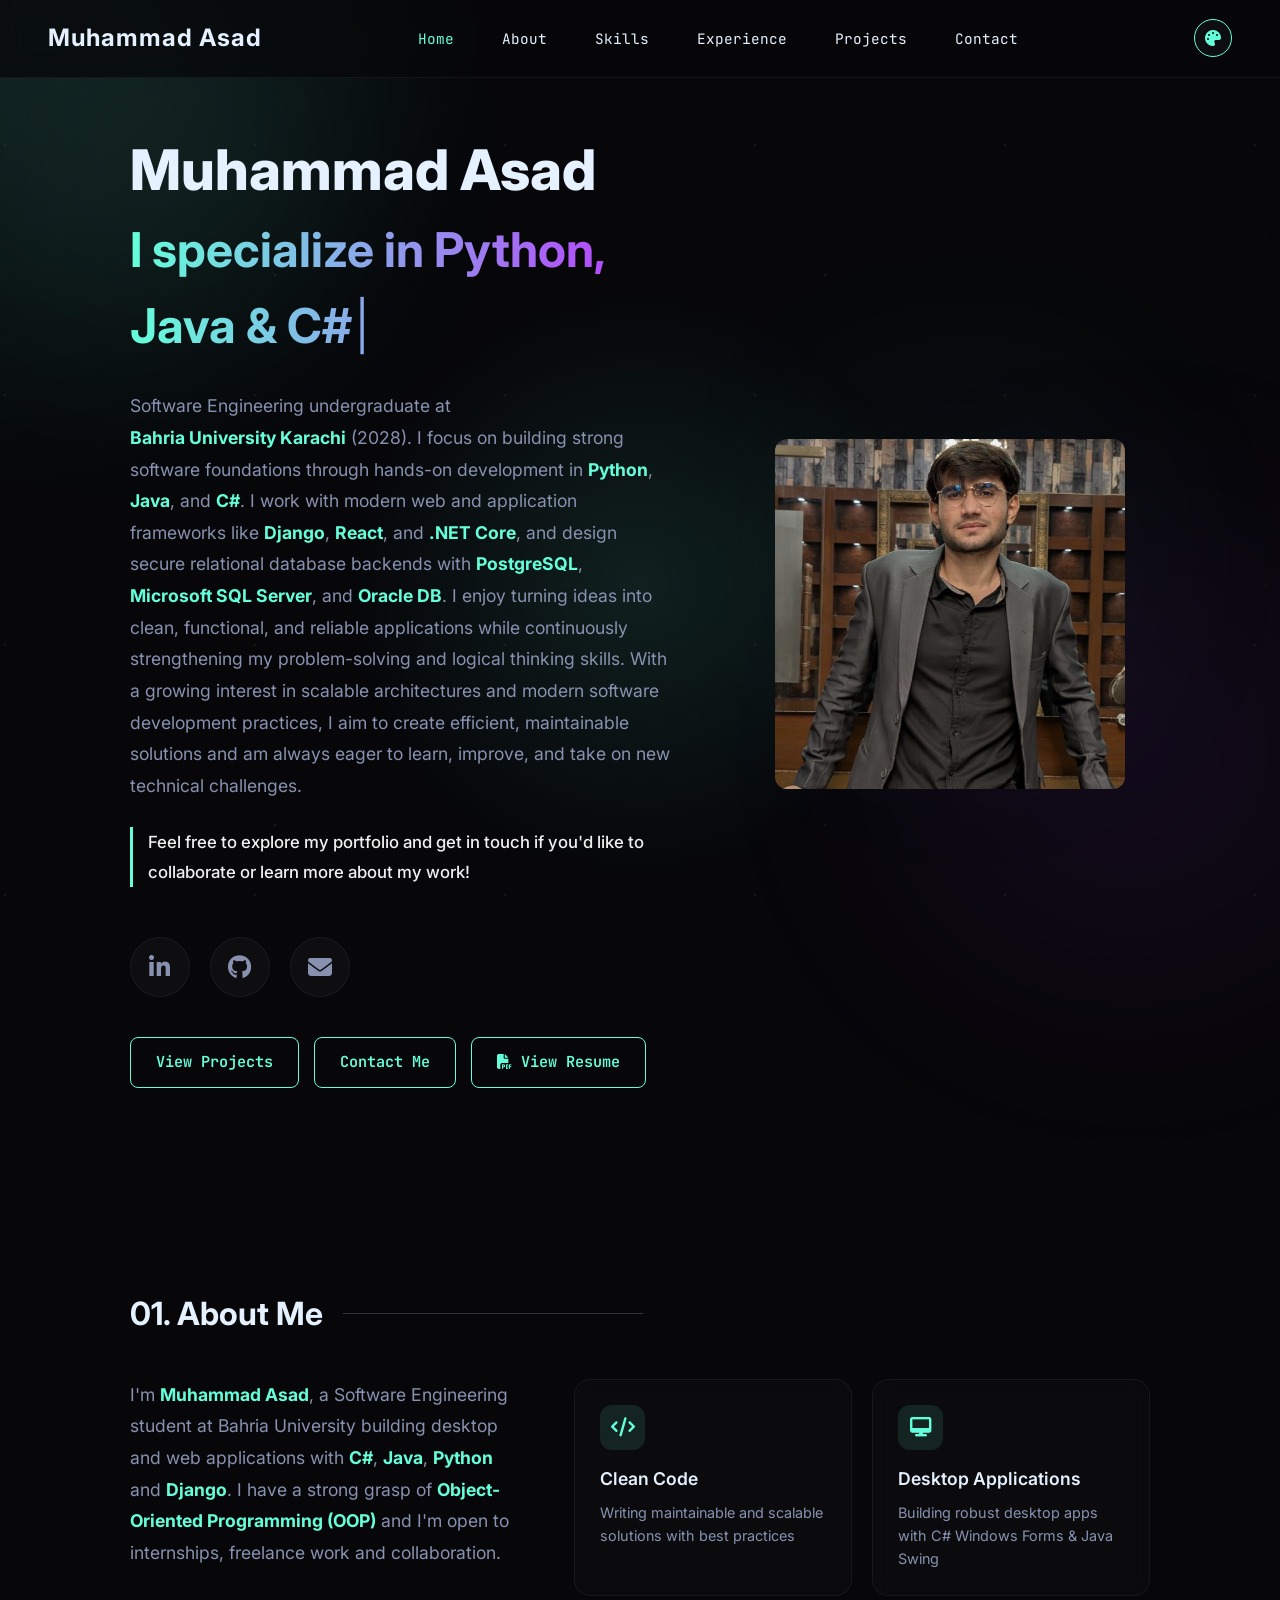
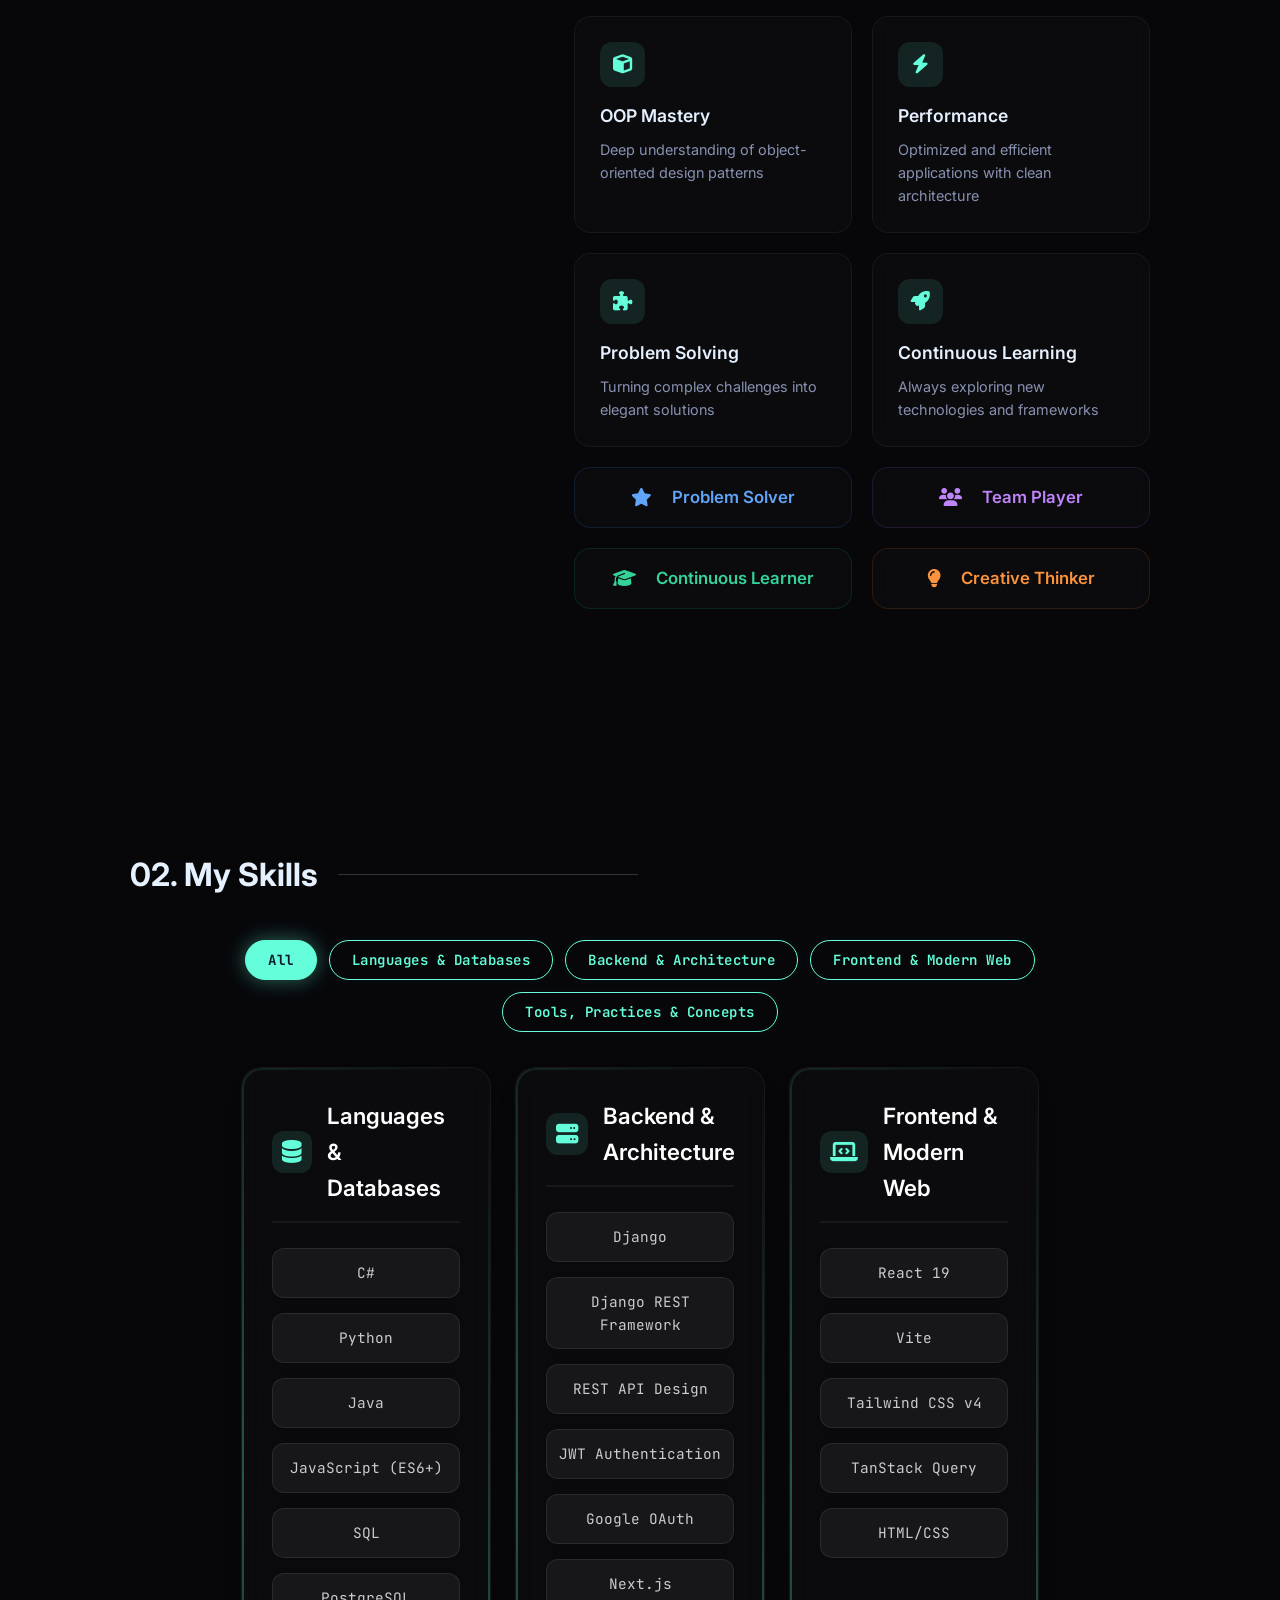
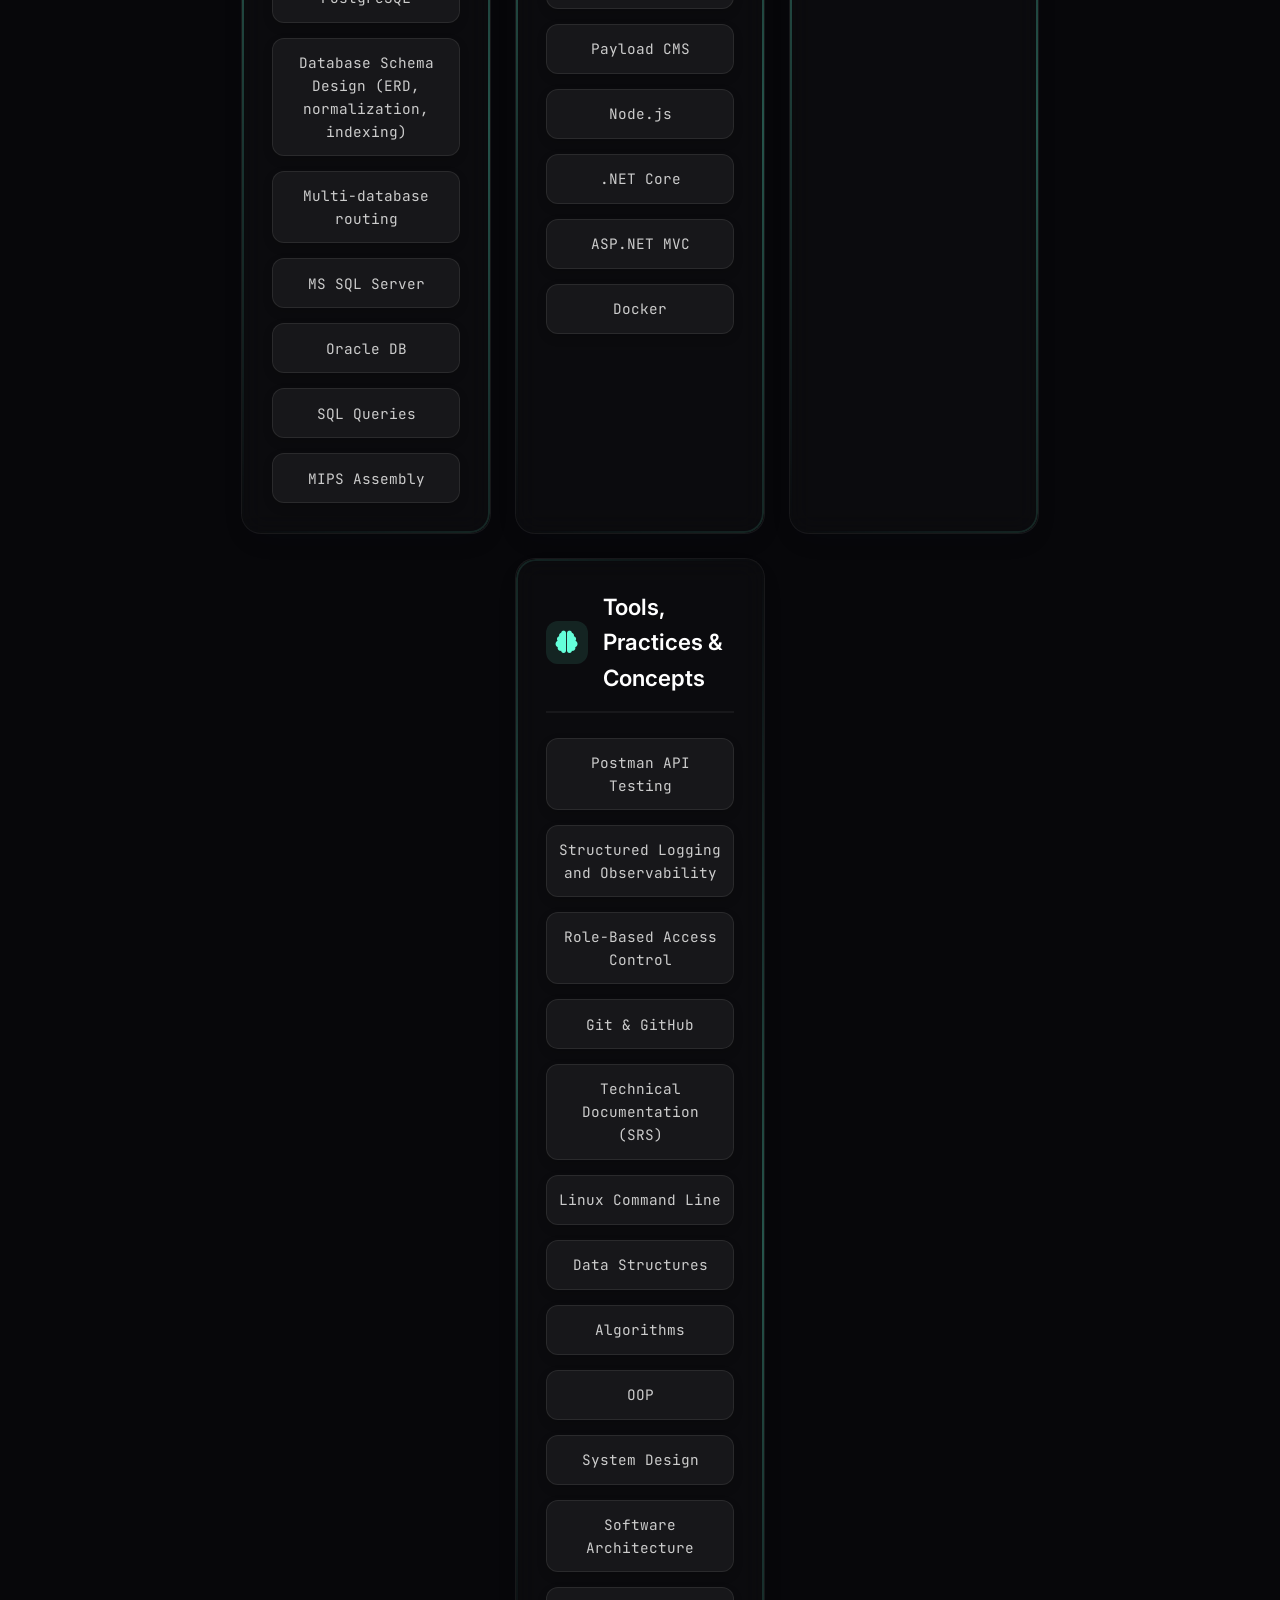
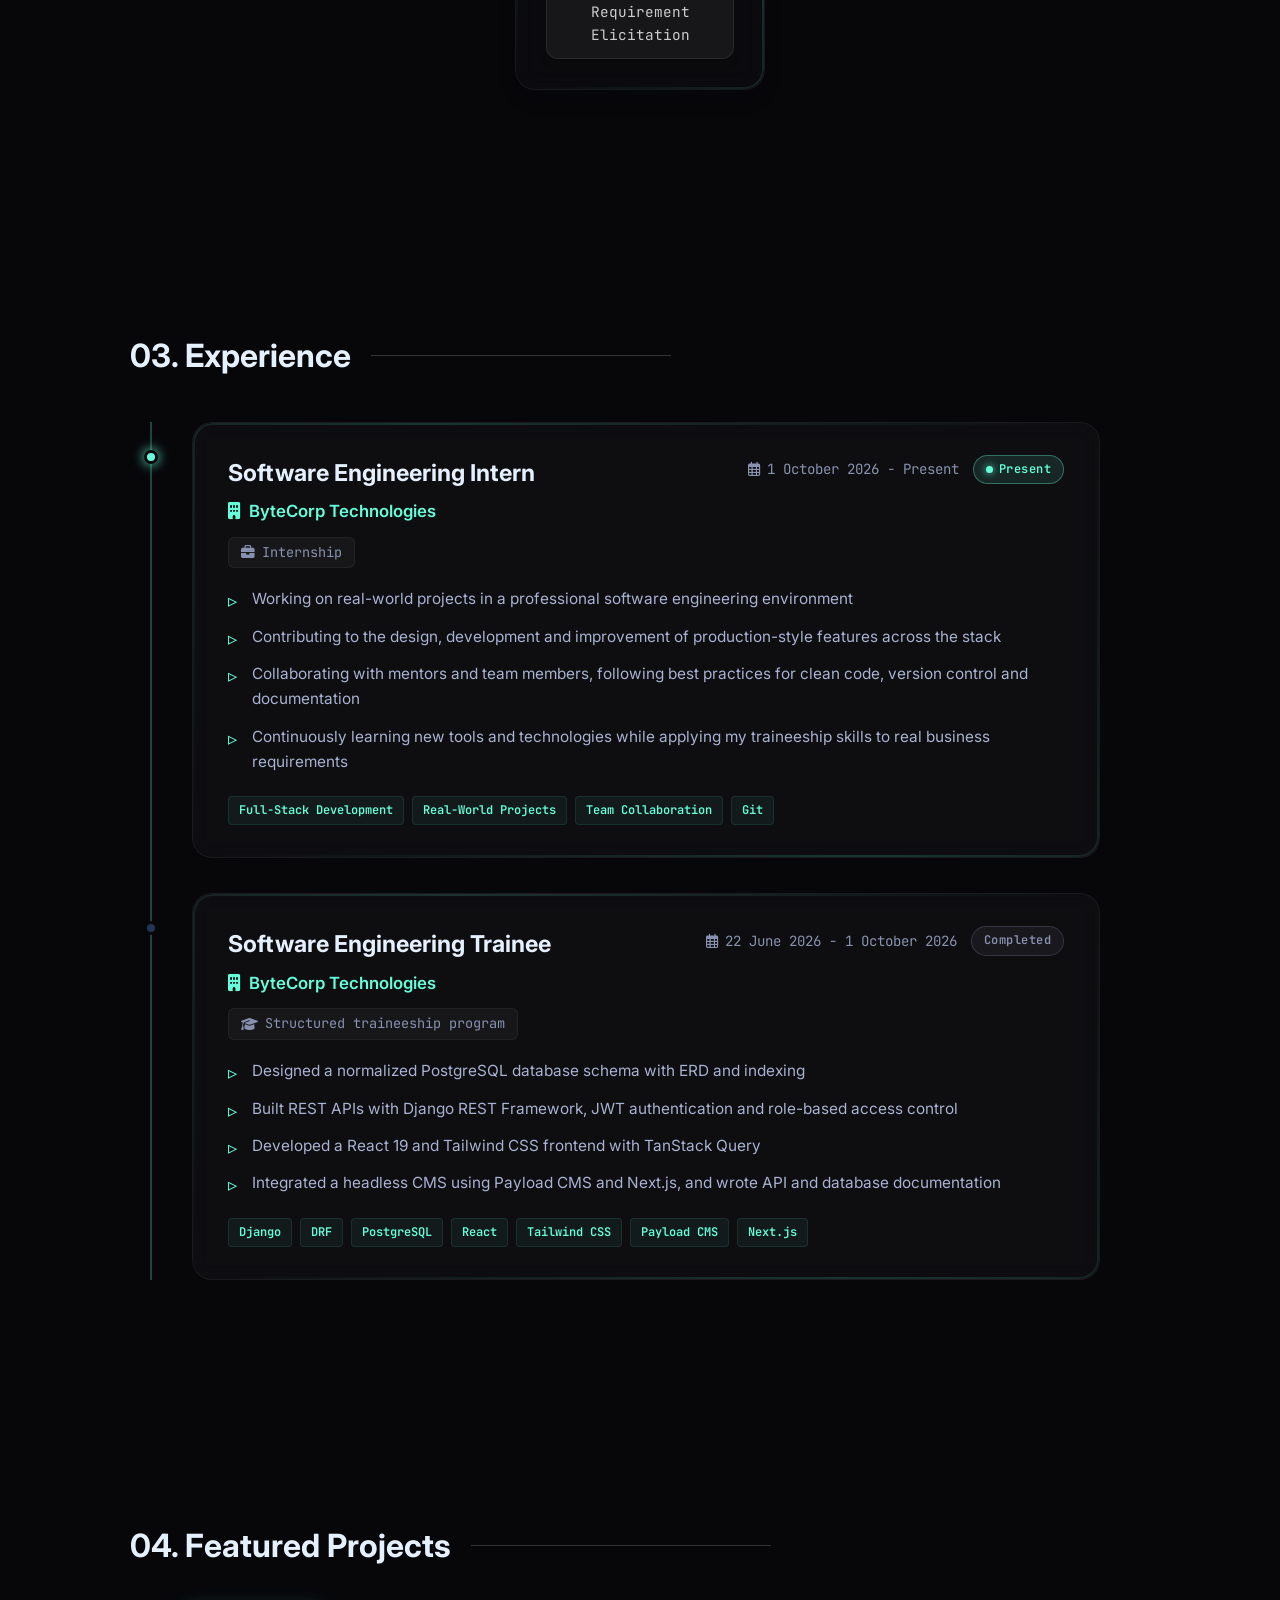
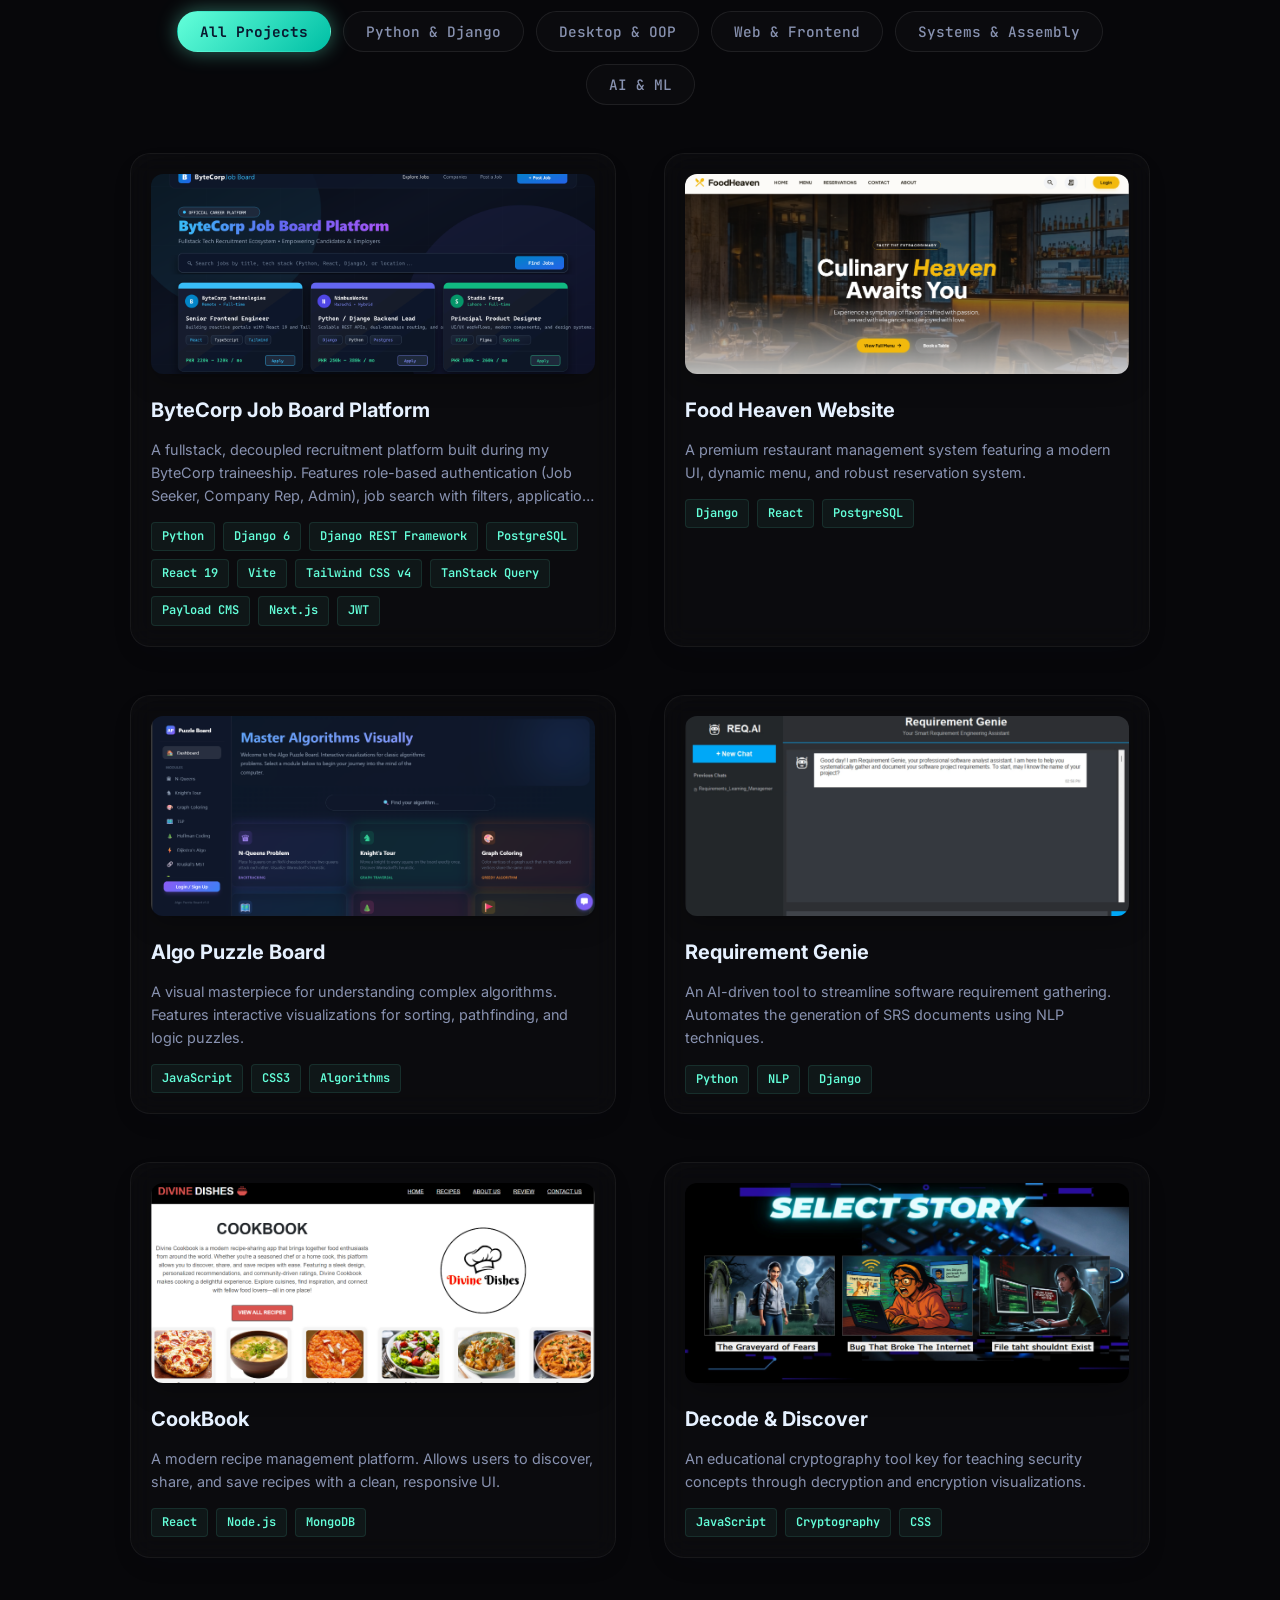
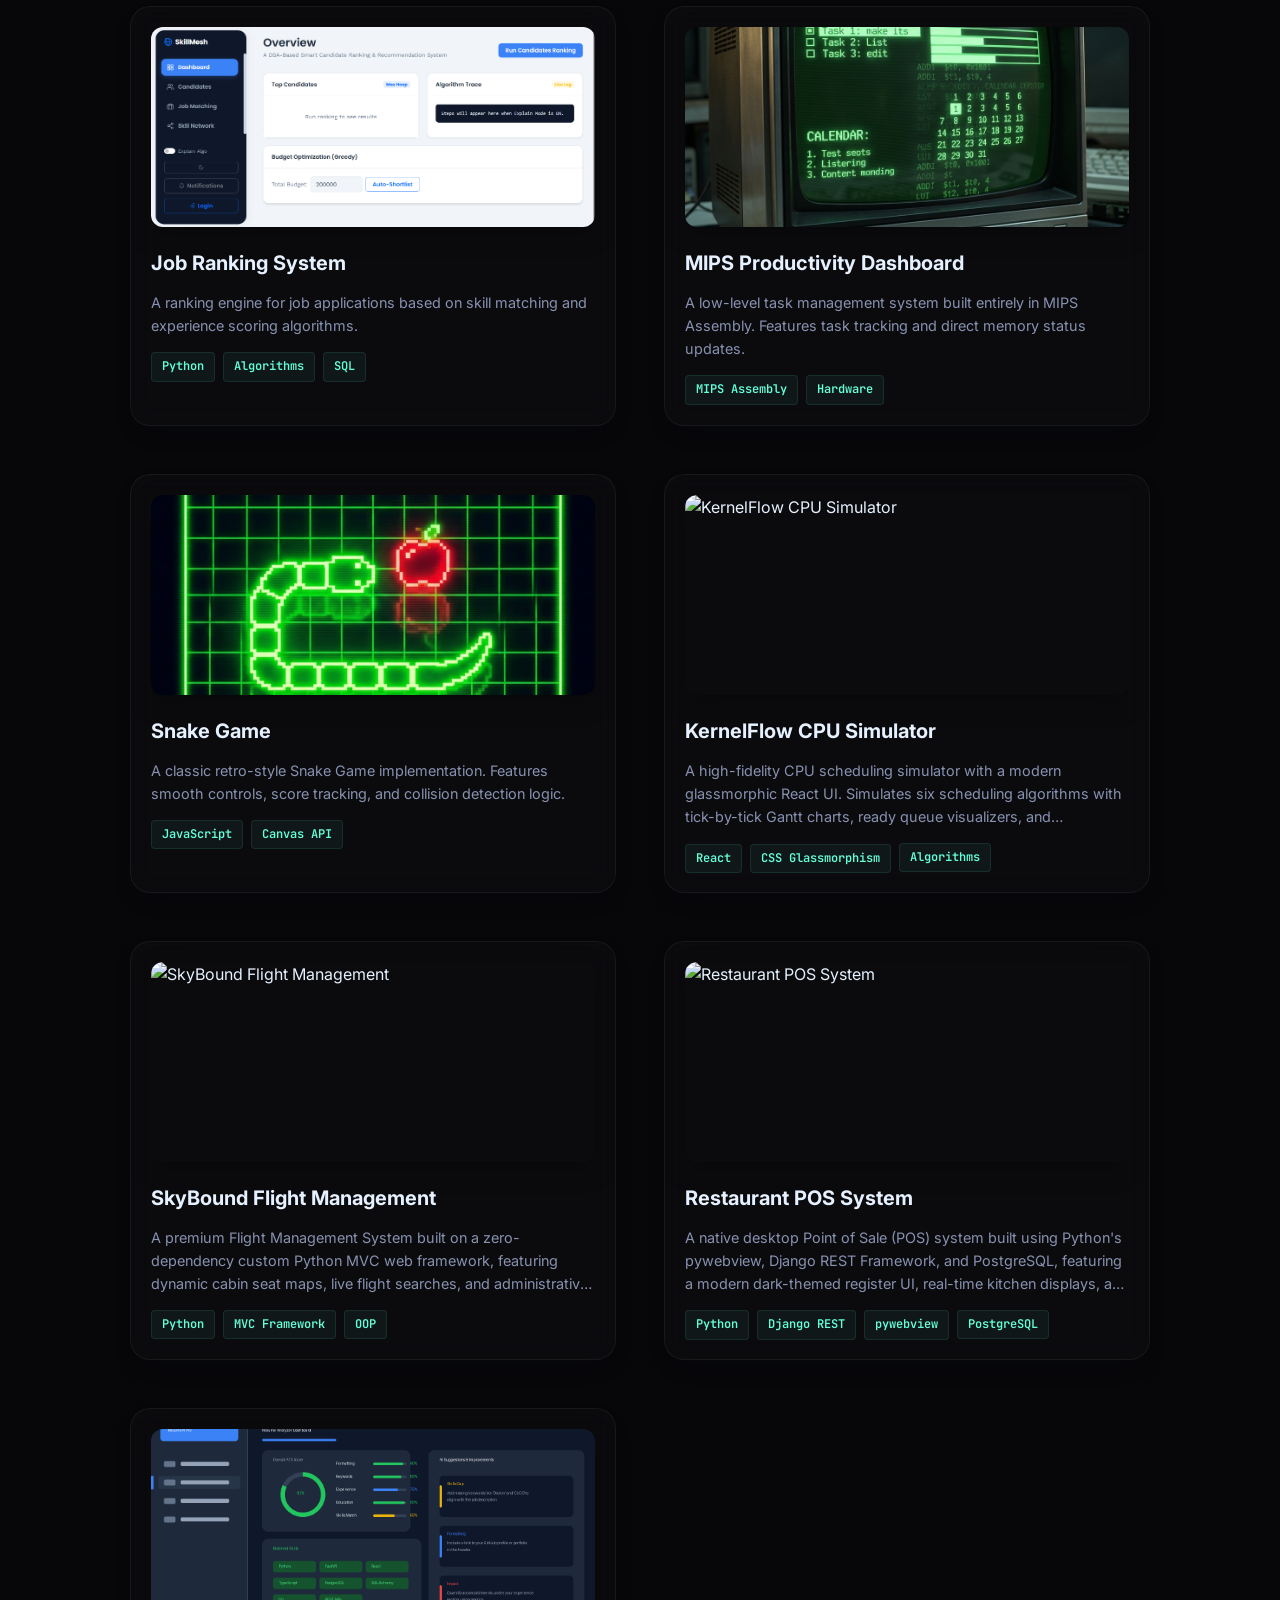
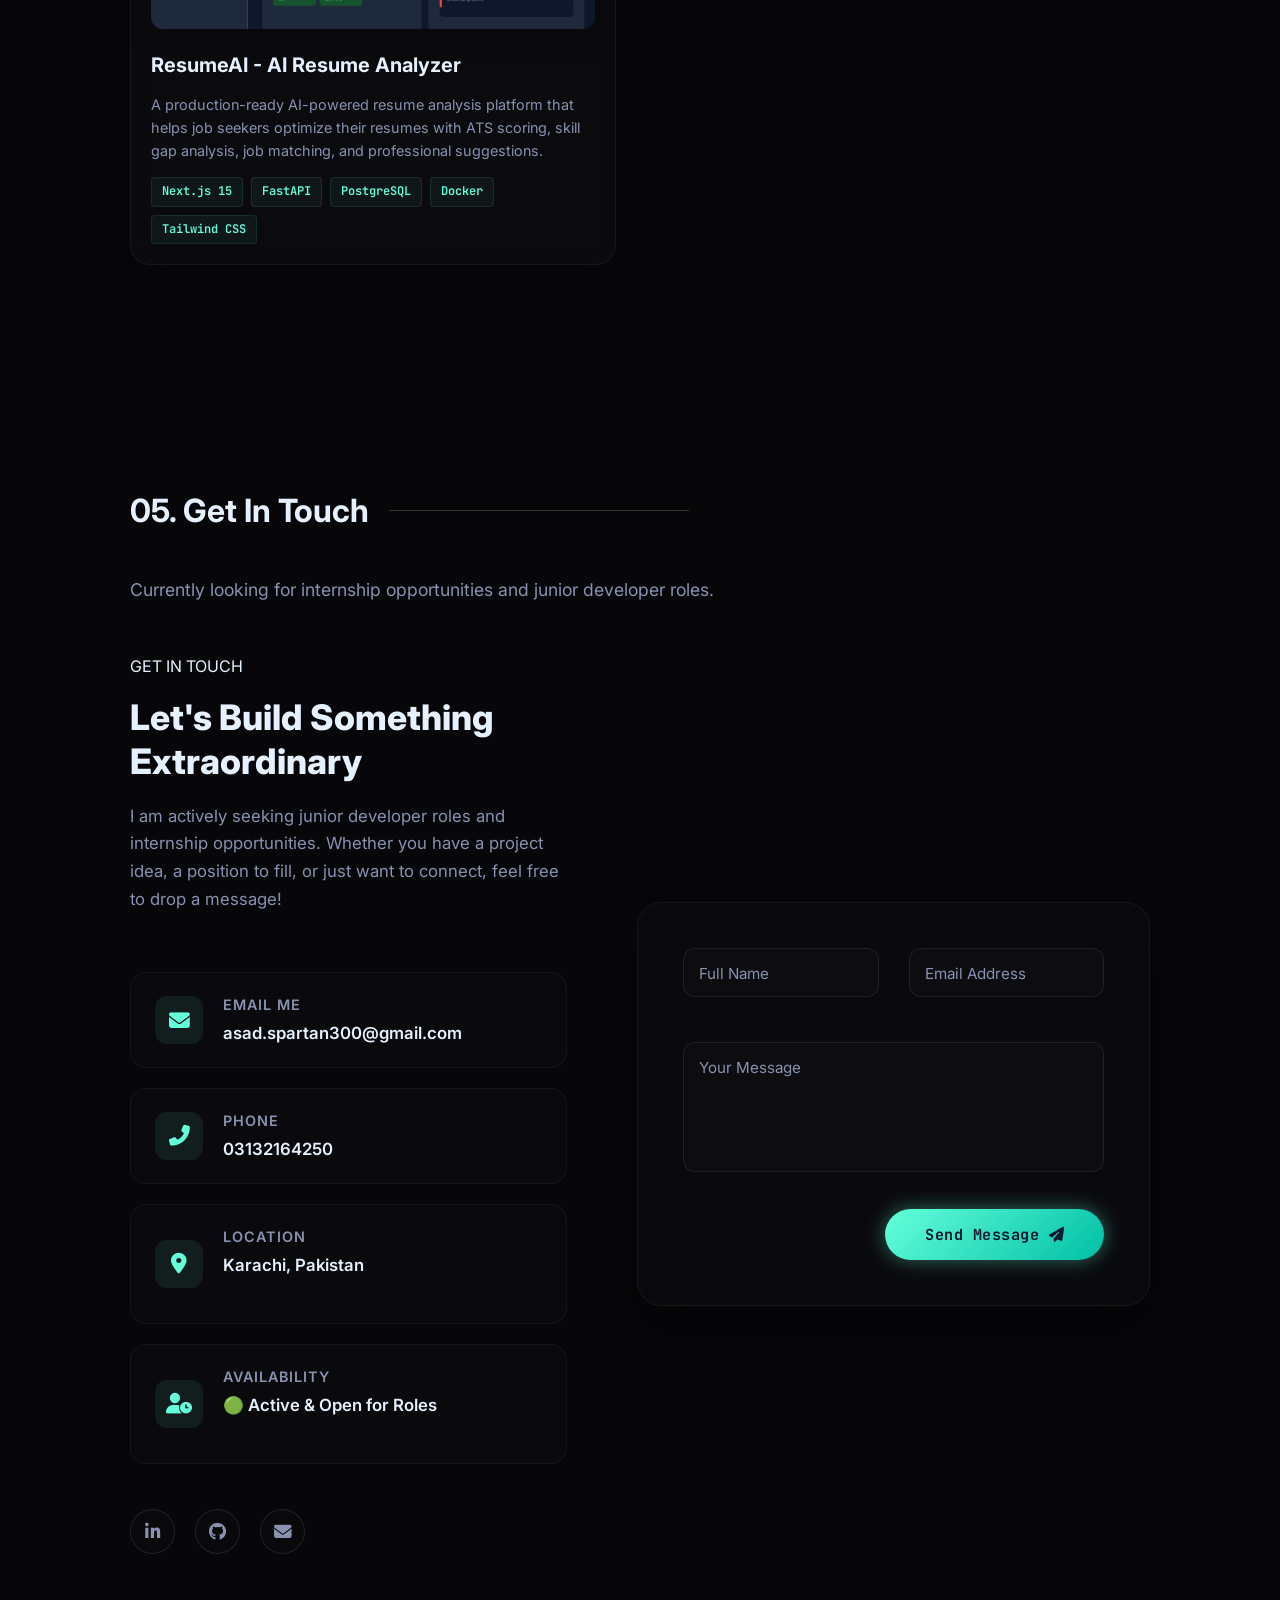
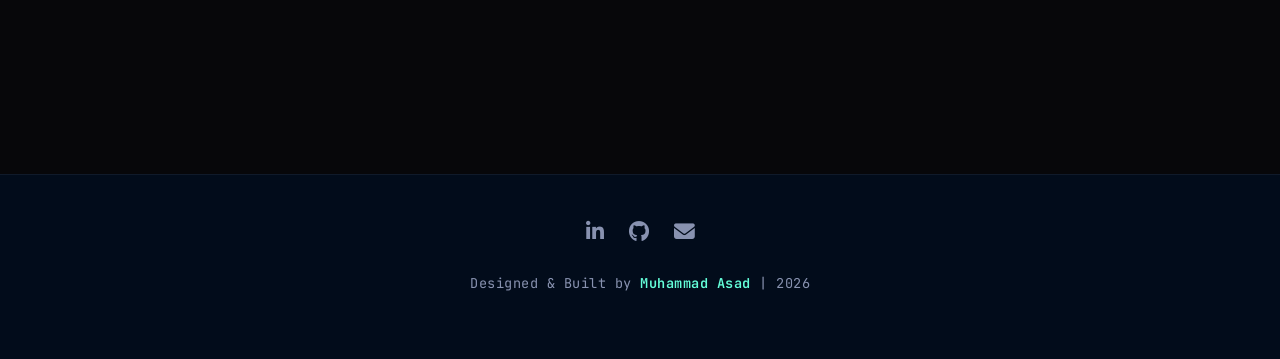
==== commit a0627e4e: "feat: resume PDF title metadata, shorter About Me, skills category filter in row layout, MA favicon" ====
--- a/index.html
+++ b/index.html
@@ -15,6 +15,13 @@
     <link rel="stylesheet" href="style.css?v=8">
     <link rel="stylesheet" href="feature-cards.css?v=8">
     <link rel="stylesheet" href="https://cdnjs.cloudflare.com/ajax/libs/font-awesome/6.4.0/css/all.min.css">
+    <link rel="icon" type="image/svg+xml" href="favicon.svg">
+    <link rel="icon" type="image/x-icon" href="favicon.ico" sizes="any">
+    <link rel="icon" type="image/png" sizes="32x32" href="favicon-32x32.png">
+    <link rel="icon" type="image/png" sizes="16x16" href="favicon-16x16.png">
+    <link rel="apple-touch-icon" sizes="180x180" href="apple-touch-icon.png">
+    <link rel="manifest" href="site.webmanifest">
+    <meta name="theme-color" content="#07070a">
     <style>
         .skill-badges {
             display: grid !important;
@@ -110,7 +117,7 @@
                 <div class="cta-group">
                     <a href="#projects" class="btn btn-outline magnetic-target">View Projects</a>
                     <a href="#contact" class="btn btn-outline magnetic-target">Contact Me</a>
-                    <a href="muhammad_Asad_Resume.pdf" target="_blank" rel="noopener noreferrer" class="btn btn-outline magnetic-target"><i
+                    <a href="Muhammad_Asad_Resume.pdf" target="_blank" rel="noopener noreferrer" class="btn btn-outline magnetic-target"><i
                             class="fas fa-file-pdf"></i> View Resume</a>
                 </div>
             </div>
@@ -129,9 +136,7 @@
             <h2 class="section-title">01. About Me</h2>
             <div class="about-content fade-in-on-scroll">
                 <div class="about-text">
-                    <p>I'm <strong>Muhammad Asad</strong>, a Software Engineering student who enjoys building desktop applications in <strong>C#</strong> and <strong>Java</strong>. I have a solid grasp of <strong>Object-Oriented Programming (OOP)</strong> and have applied it through logic-based mini-projects and real-world solutions, using <strong>Java Swing</strong>, <strong>C# Windows Forms</strong> and <strong>Python</strong> to build intuitive, user-friendly interfaces.</p>
-
-                    <p>I'm always eager to learn and bring ideas to life through clean, efficient code. I'm open to collaborating on projects, freelance work, or internship opportunities where I can contribute my skills and keep growing alongside others in the tech community.</p>
+                    <p>I'm <strong>Muhammad Asad</strong>, a Software Engineering student at Bahria University building desktop and web applications with <strong>C#</strong>, <strong>Java</strong>, <strong>Python</strong> and <strong>Django</strong>. I have a strong grasp of <strong>Object-Oriented Programming (OOP)</strong> and I'm open to internships, freelance work and collaboration.</p>
                 </div>
 
                 <div class="about-visuals">
@@ -212,8 +217,15 @@
     <section id="skills" class="section">
         <div class="container">
             <h2 class="section-title">02. My Skills</h2>
+            <div class="skills-filter-tabs" role="tablist" aria-label="Skill categories">
+                <button type="button" class="skill-tab-btn active" role="tab" aria-selected="true" data-filter="all">All</button>
+                <button type="button" class="skill-tab-btn" role="tab" aria-selected="false" data-filter="languages">Languages & Databases</button>
+                <button type="button" class="skill-tab-btn" role="tab" aria-selected="false" data-filter="backend">Backend & Architecture</button>
+                <button type="button" class="skill-tab-btn" role="tab" aria-selected="false" data-filter="frontend">Frontend & Modern Web</button>
+                <button type="button" class="skill-tab-btn" role="tab" aria-selected="false" data-filter="tools">Tools, Practices & Concepts</button>
+            </div>
             <div class="skills-grid fade-in-on-scroll">
-                <div class="skill-category">
+                <div class="skill-category" data-category="languages">
                     <h3><i class="fas fa-database"></i> Languages & Databases</h3>
                     <div class="skill-list">
                         <div class="skill-item">C#</div>
@@ -230,7 +242,7 @@
                         <div class="skill-item">MIPS Assembly</div>
                     </div>
                 </div>
-                <div class="skill-category">
+                <div class="skill-category" data-category="backend">
                     <h3><i class="fas fa-server"></i> Backend & Architecture</h3>
                     <div class="skill-list">
                         <div class="skill-item">Django</div>
@@ -246,7 +258,7 @@
                         <div class="skill-item">Docker</div>
                     </div>
                 </div>
-                <div class="skill-category">
+                <div class="skill-category" data-category="frontend">
                     <h3><i class="fas fa-laptop-code"></i> Frontend & Modern Web</h3>
                     <div class="skill-list">
                         <div class="skill-item">React 19</div>
@@ -256,7 +268,7 @@
                         <div class="skill-item">HTML/CSS</div>
                     </div>
                 </div>
-                <div class="skill-category">
+                <div class="skill-category" data-category="tools">
                     <h3><i class="fas fa-brain"></i> Tools, Practices & Concepts</h3>
                     <div class="skill-list">
                         <div class="skill-item">Postman API Testing</div>
--- a/style.css
+++ b/style.css
@@ -841,23 +841,116 @@
 }
 
 
-/* Skills Section Interactive Redesign */
+/* Skills Category Filter Tabs */
+.skills-filter-tabs {
+    display: flex;
+    justify-content: center;
+    flex-wrap: wrap;
+    gap: 12px;
+    margin-bottom: 35px;
+}
+
+.skill-tab-btn {
+    padding: 10px 22px;
+    background: transparent;
+    border: 1px solid var(--accent);
+    color: var(--accent);
+    border-radius: 50px;
+    font-family: var(--font-mono);
+    font-size: 0.88rem;
+    font-weight: 600;
+    letter-spacing: 0.5px;
+    cursor: pointer;
+    transition: all 0.3s cubic-bezier(0.25, 0.8, 0.25, 1);
+    box-shadow: 0 0 10px rgba(100, 255, 218, 0.05);
+}
+
+.skill-tab-btn:hover {
+    background: var(--accent-glow);
+    box-shadow: 0 0 15px var(--accent-glow);
+    transform: translateY(-2px);
+}
+
+.skill-tab-btn:focus-visible {
+    outline: 2px solid var(--accent);
+    outline-offset: 3px;
+}
+
+.skill-tab-btn.active {
+    background: var(--accent);
+    color: #0a192f;
+    font-weight: 700;
+    box-shadow: 0 0 20px var(--accent-glow-strong);
+}
+
+/* Skills Section Row Layout & Filter States */
 .skills-grid {
-    display: grid;
-    grid-template-columns: repeat(auto-fit, minmax(320px, 1fr));
-    gap: 30px;
+    display: flex !important;
+    flex-wrap: wrap !important;
+    justify-content: center !important;
+    gap: 24px !important;
     perspective: 1000px;
+    width: 100%;
 }
 
 .skill-category {
+    flex: 1 1 calc(25% - 20px) !important;
+    max-width: calc(25% - 18px) !important;
+    min-width: 250px !important;
     background: rgba(255, 255, 255, 0.03);
     border-radius: 20px;
     padding: 30px;
-    transition: all 0.4s cubic-bezier(0.175, 0.885, 0.32, 1.275);
     position: relative;
     overflow: hidden;
     border: 1px solid rgba(255, 255, 255, 0.05);
     backdrop-filter: blur(10px);
+    opacity: 1;
+    transform: scale(1) translateY(0);
+    transition: opacity 0.28s ease, transform 0.28s ease, box-shadow 0.3s ease, border-color 0.3s ease;
+}
+
+/* Single visible card when filtered */
+.skills-grid.is-filtered .skill-category:not(.hide) {
+    flex: 0 1 540px !important;
+    max-width: 540px !important;
+    width: 100% !important;
+}
+
+/* Card Filtering Transitions */
+.skill-category.fade-out {
+    opacity: 0 !important;
+    transform: scale(0.92) translateY(12px) !important;
+    pointer-events: none;
+}
+
+.skill-category.hide {
+    display: none !important;
+}
+
+/* Tablet: wrap to 2 per row */
+@media (max-width: 1100px) {
+    .skill-category {
+        flex: 1 1 calc(50% - 20px) !important;
+        max-width: calc(50% - 12px) !important;
+    }
+}
+
+/* Mobile: stack 1 per row */
+@media (max-width: 650px) {
+    .skills-filter-tabs {
+        gap: 8px;
+        margin-bottom: 25px;
+    }
+
+    .skill-tab-btn {
+        padding: 8px 16px;
+        font-size: 0.8rem;
+    }
+
+    .skill-category {
+        flex: 1 1 100% !important;
+        max-width: 100% !important;
+    }
 }
 
 /* Gradient Border Animation */
@@ -2620,7 +2713,8 @@
     border: var(--card-border) !important;
     border-radius: 20px !important;
     box-shadow: 0 10px 30px -15px rgba(2, 12, 27, 0.3) !important;
-    transition: transform 0.4s cubic-bezier(0.25, 0.8, 0.25, 1), 
+    transition: opacity 0.28s ease,
+                transform 0.4s cubic-bezier(0.25, 0.8, 0.25, 1), 
                 border-color 0.4s ease, 
                 box-shadow 0.4s ease !important;
     position: relative !important;
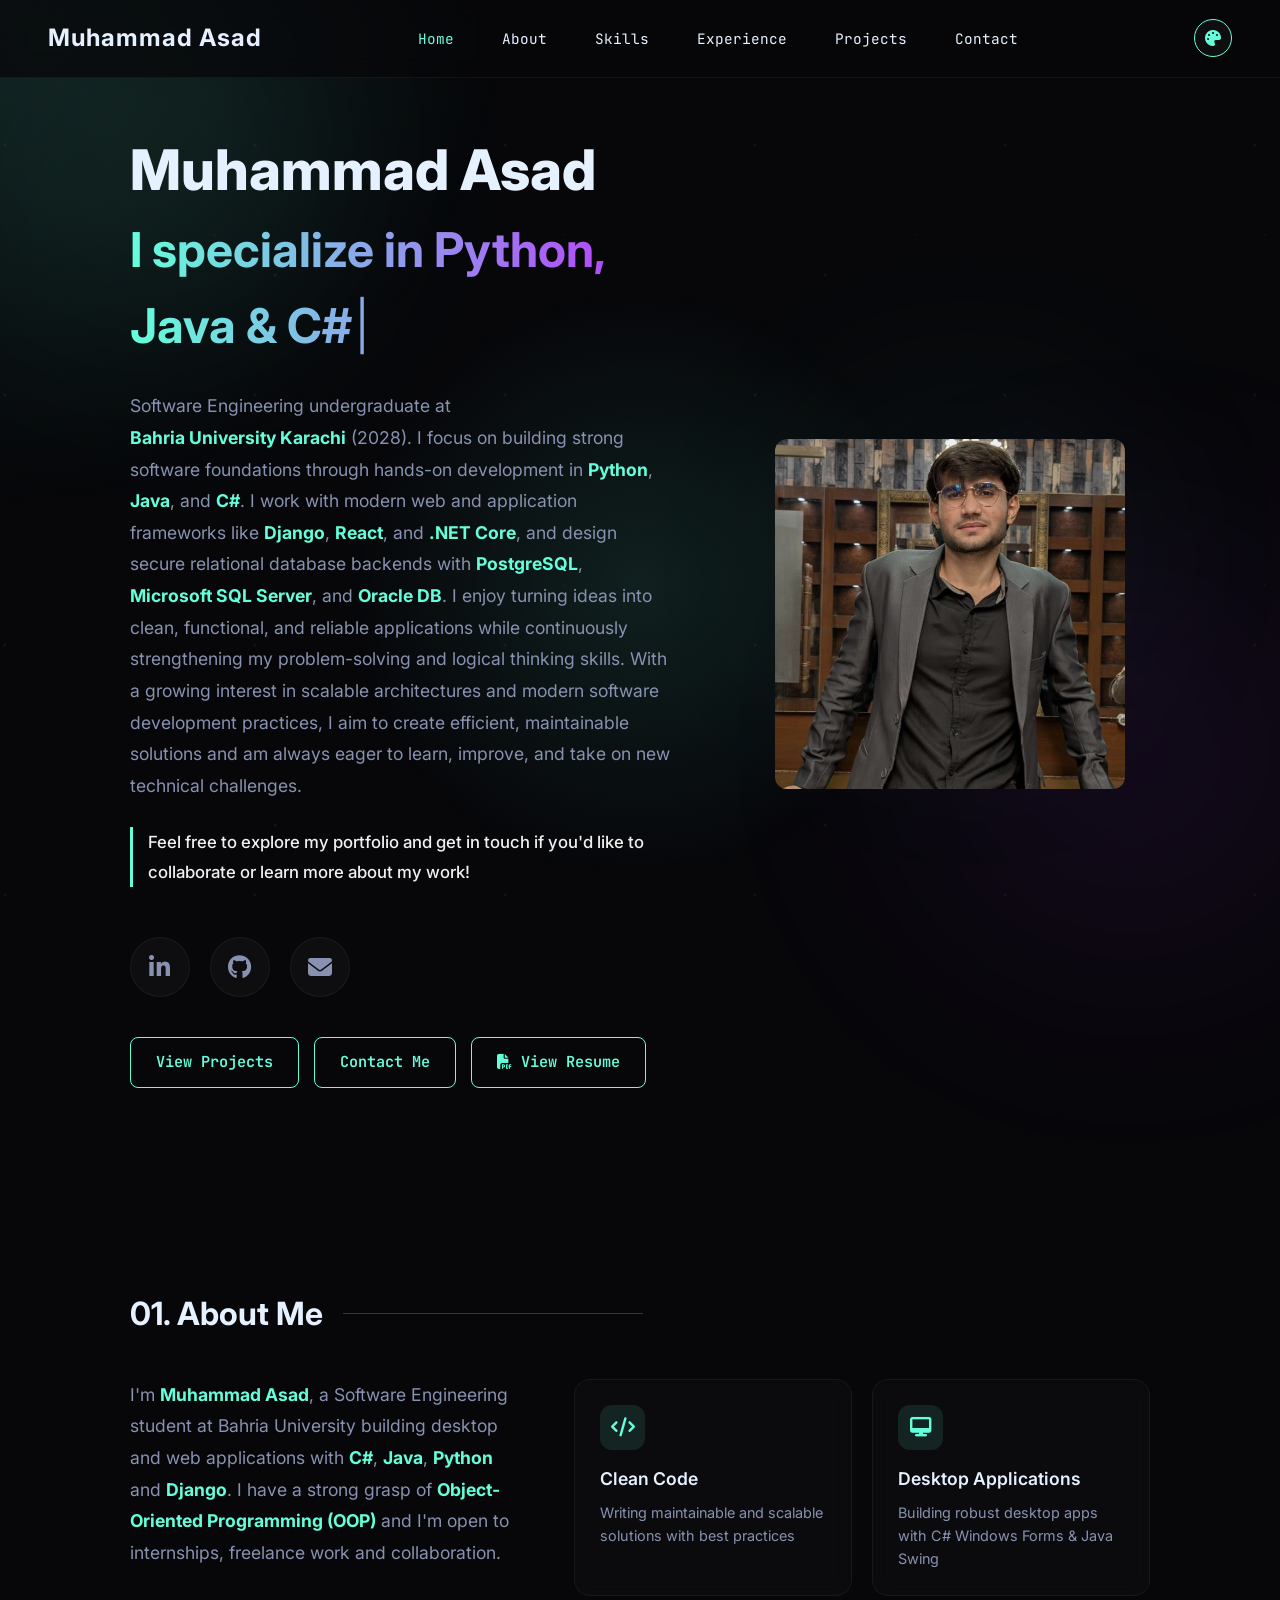
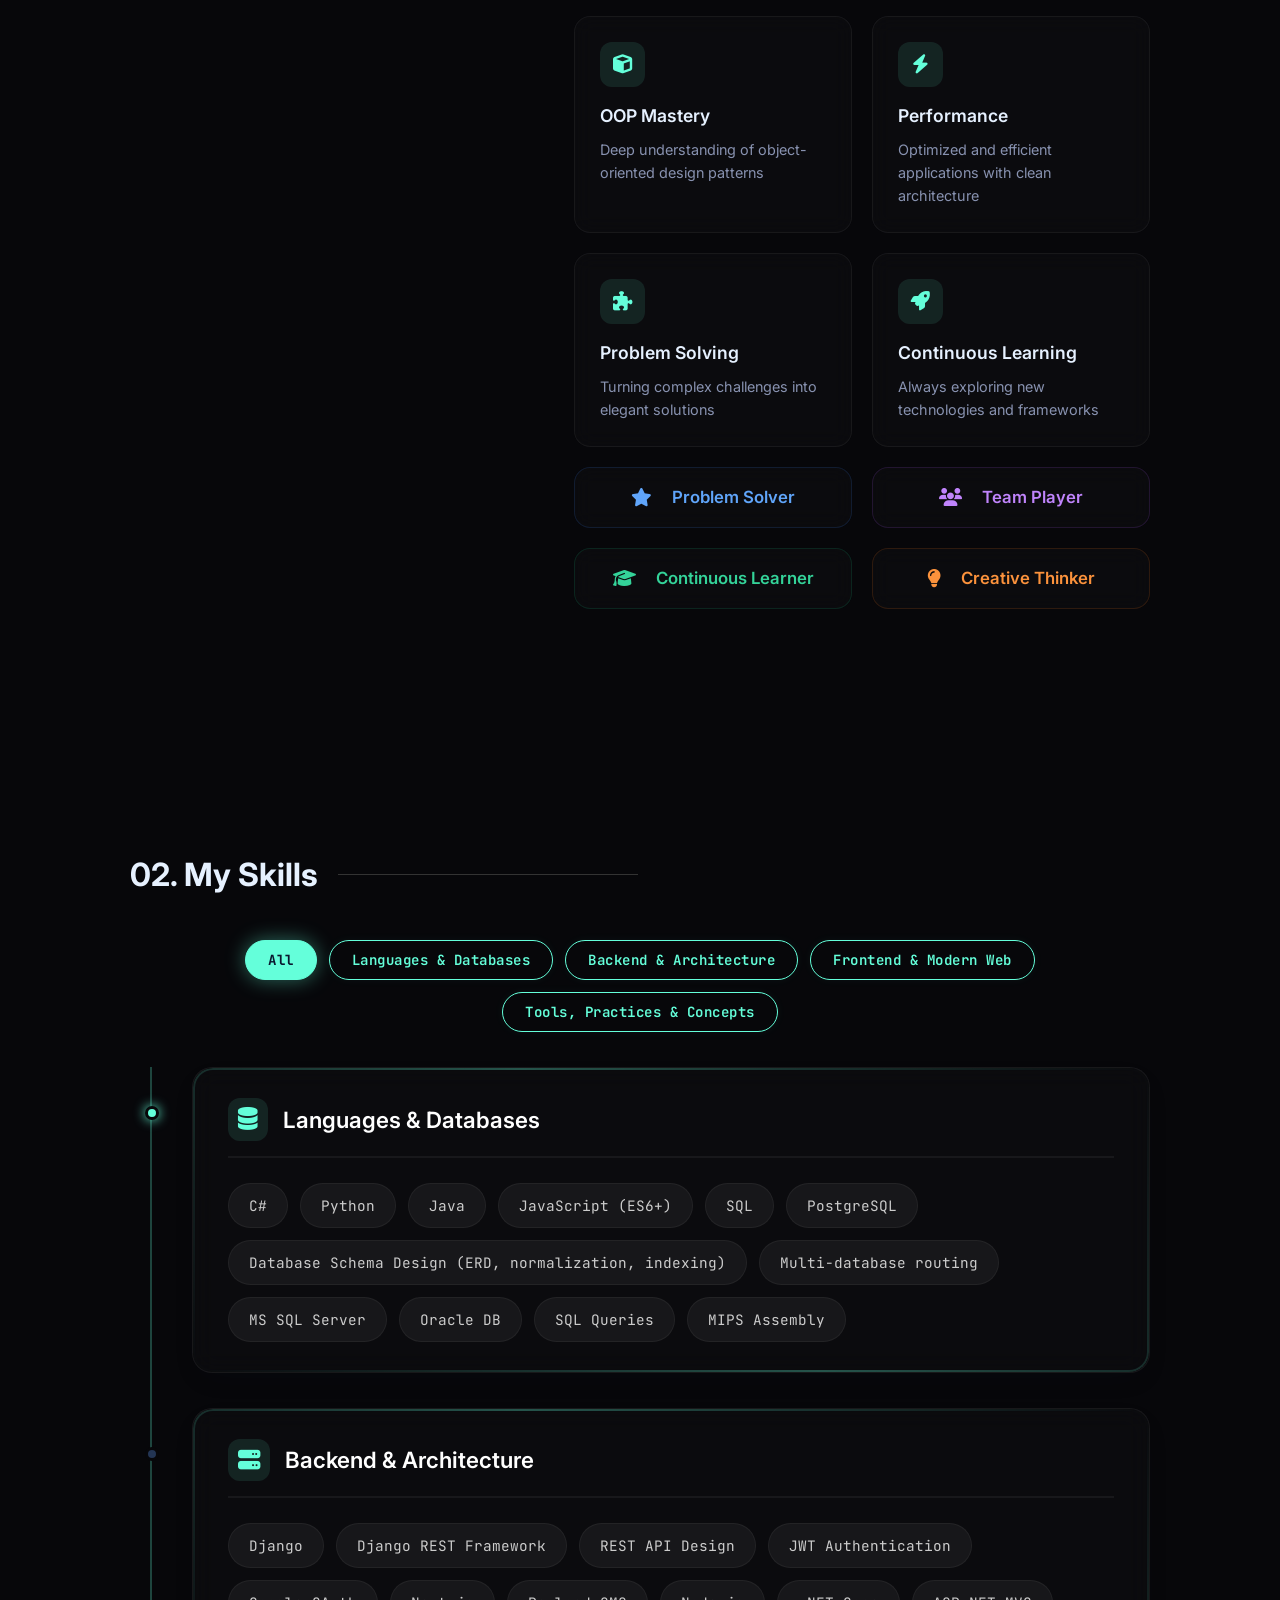
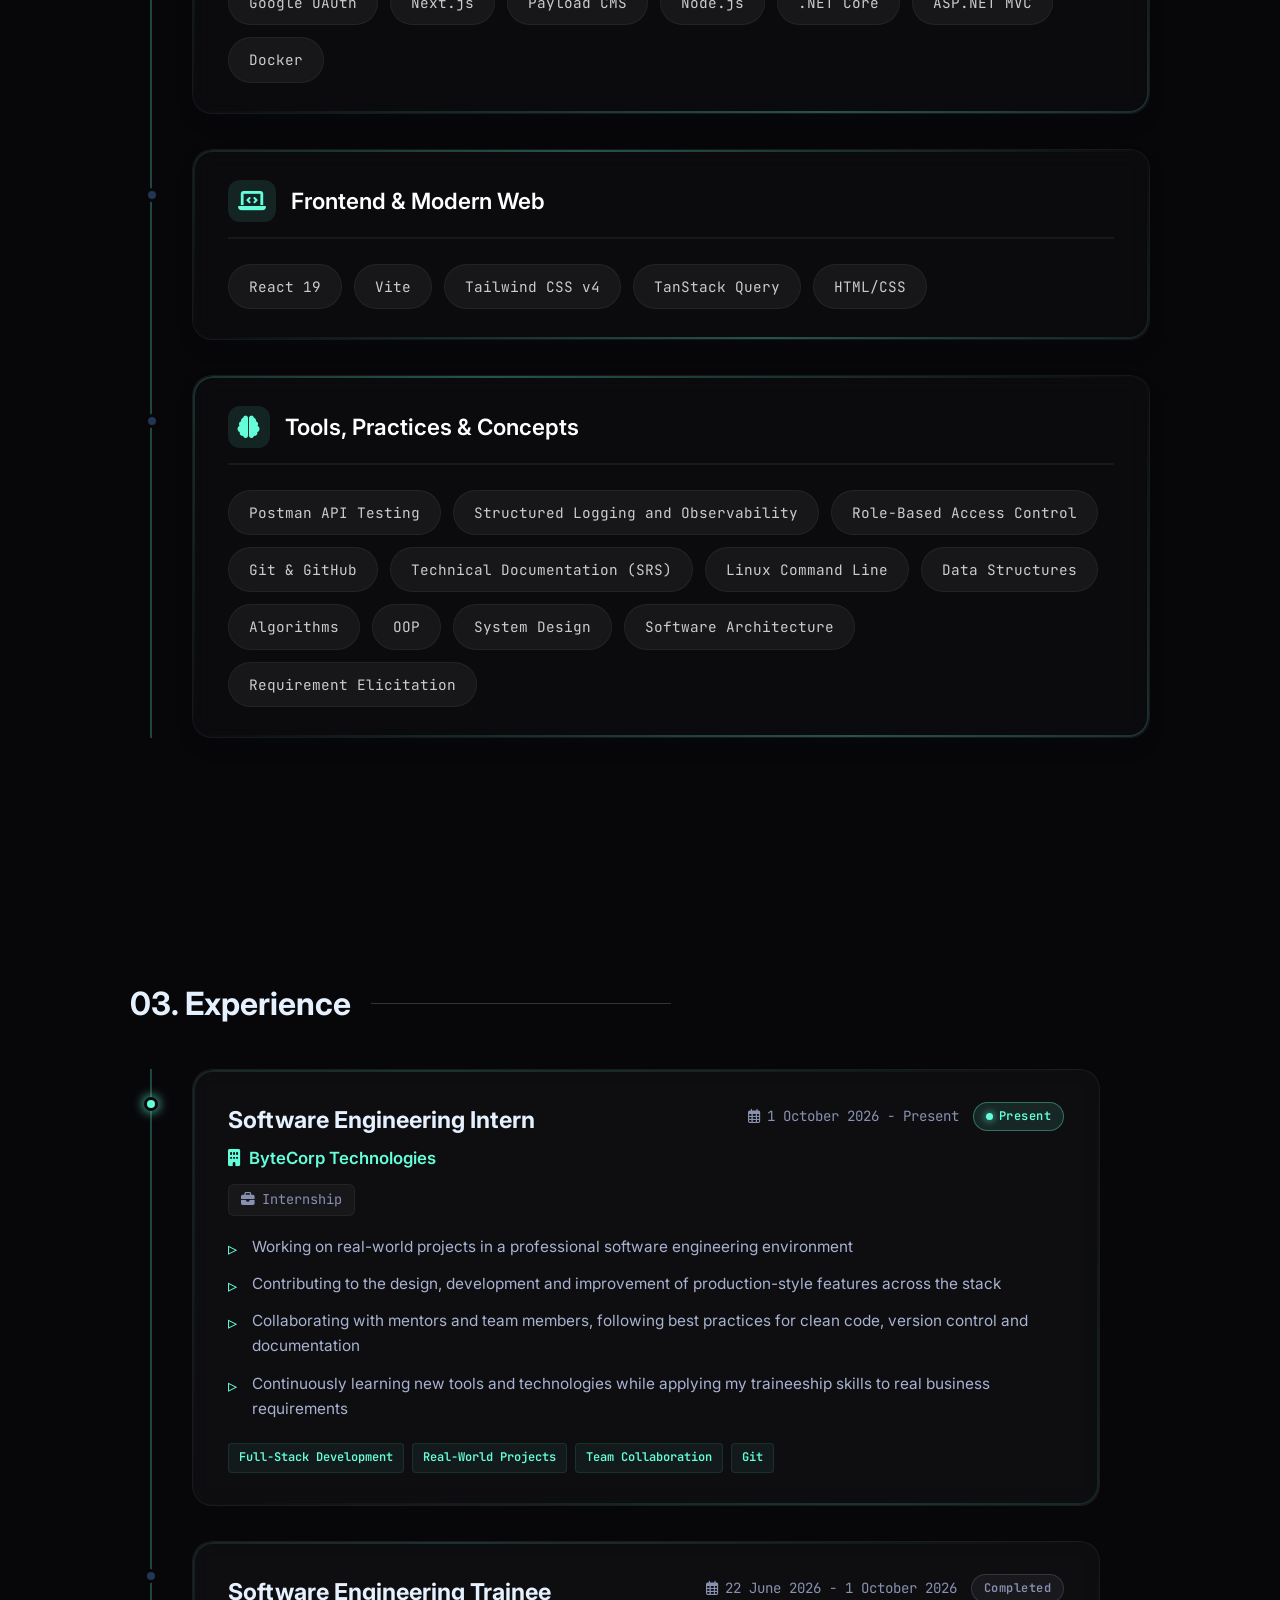
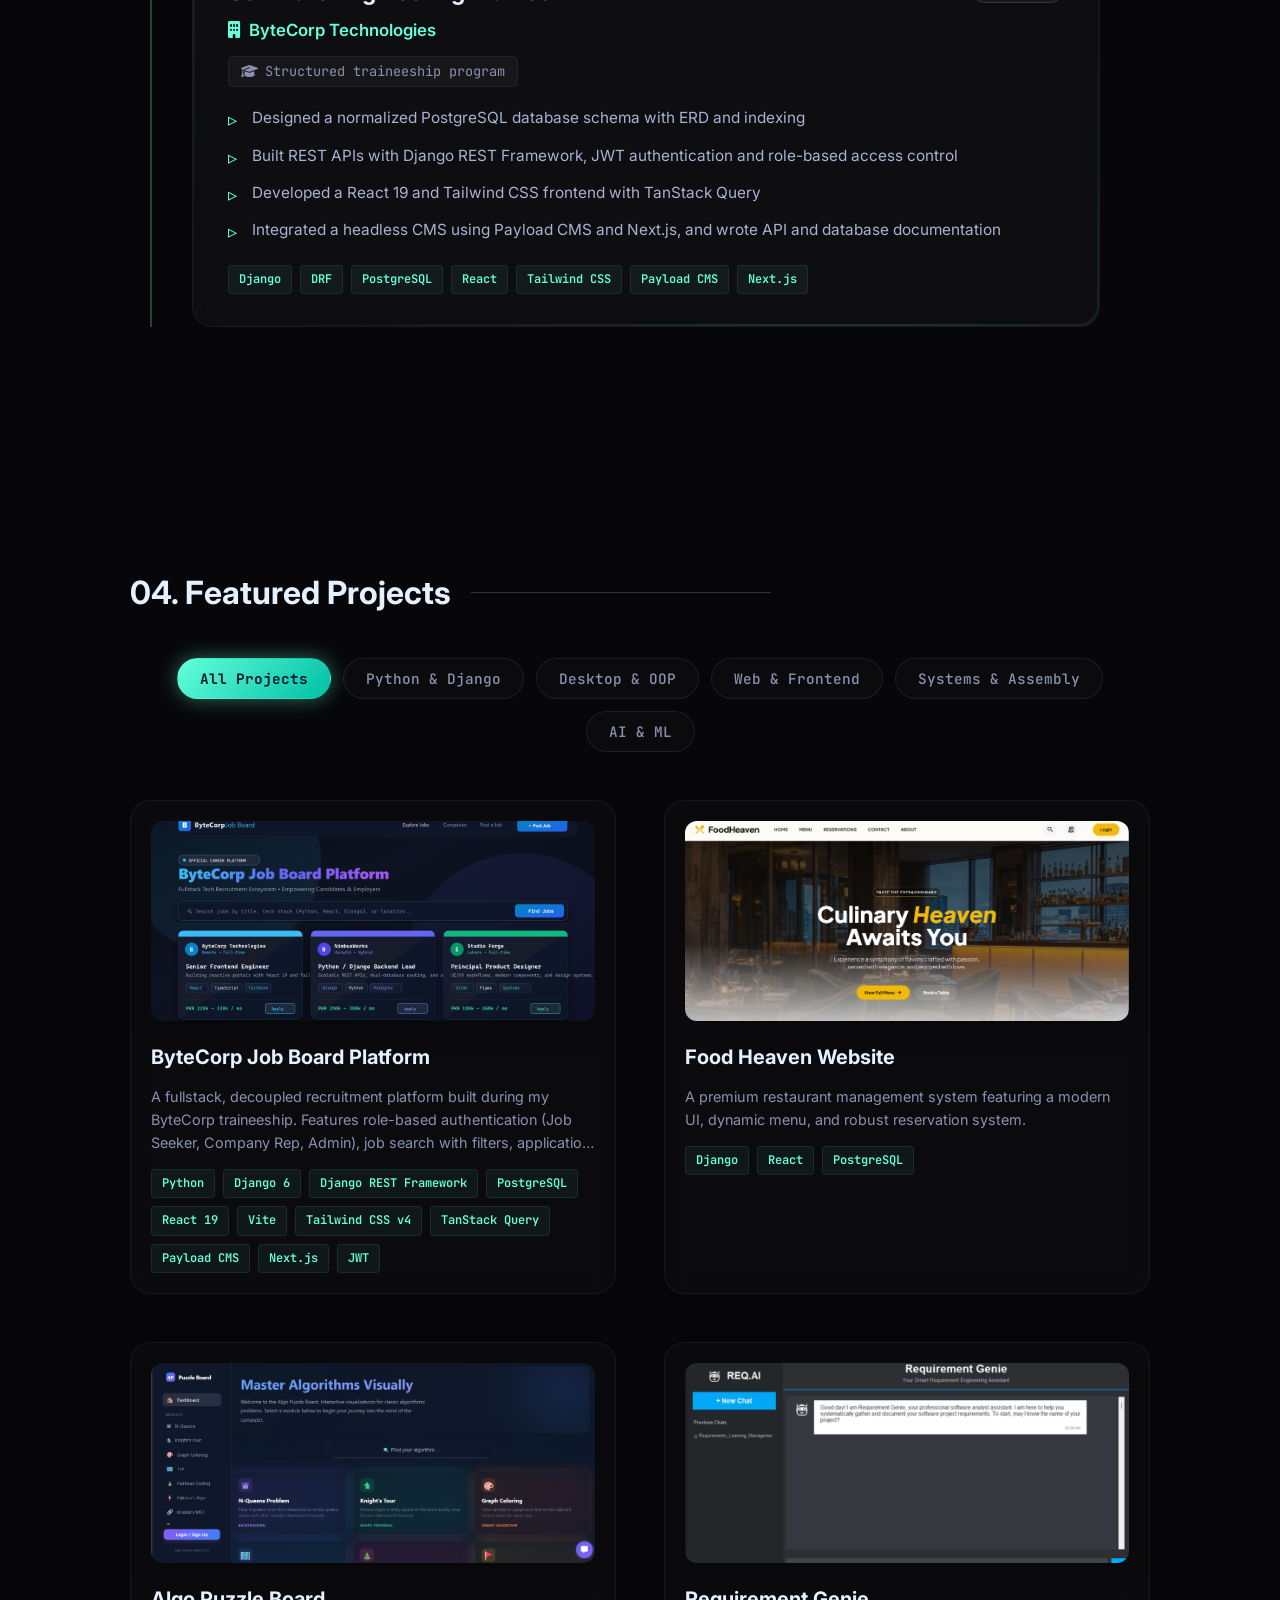
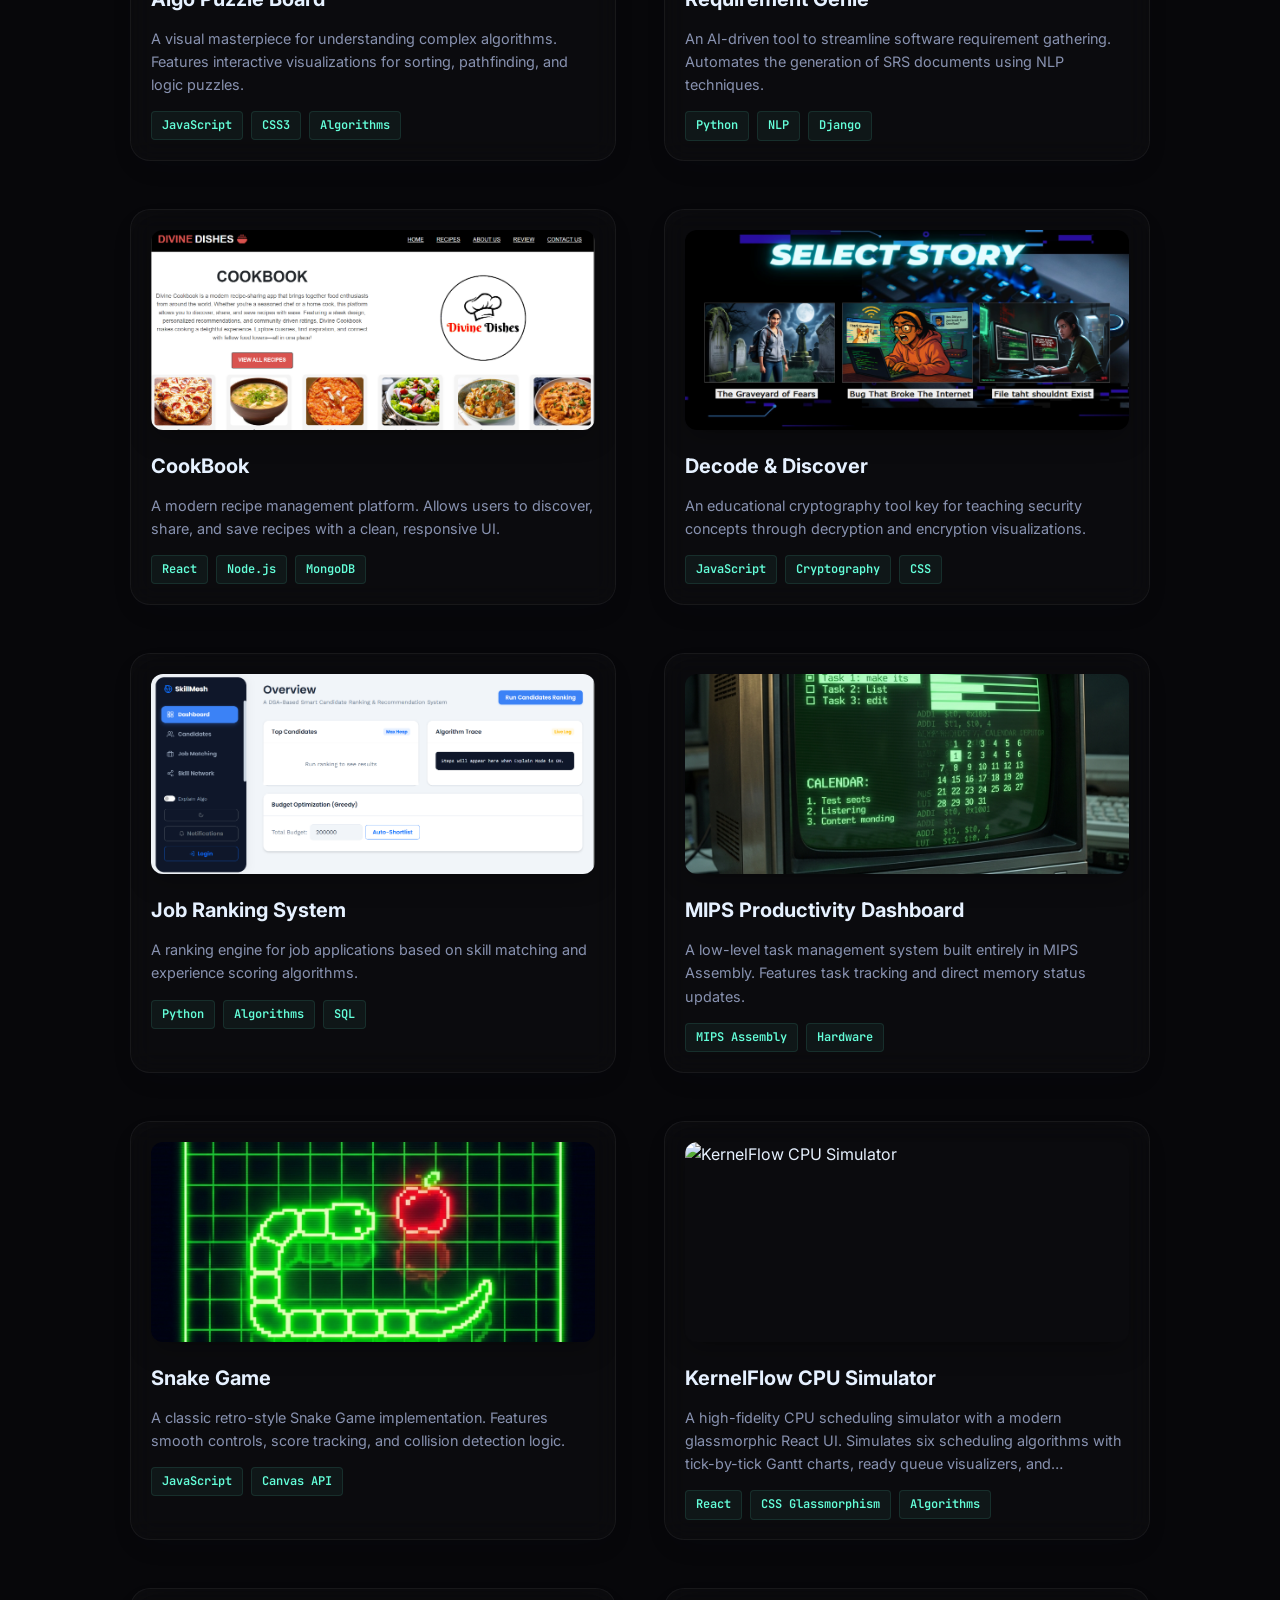
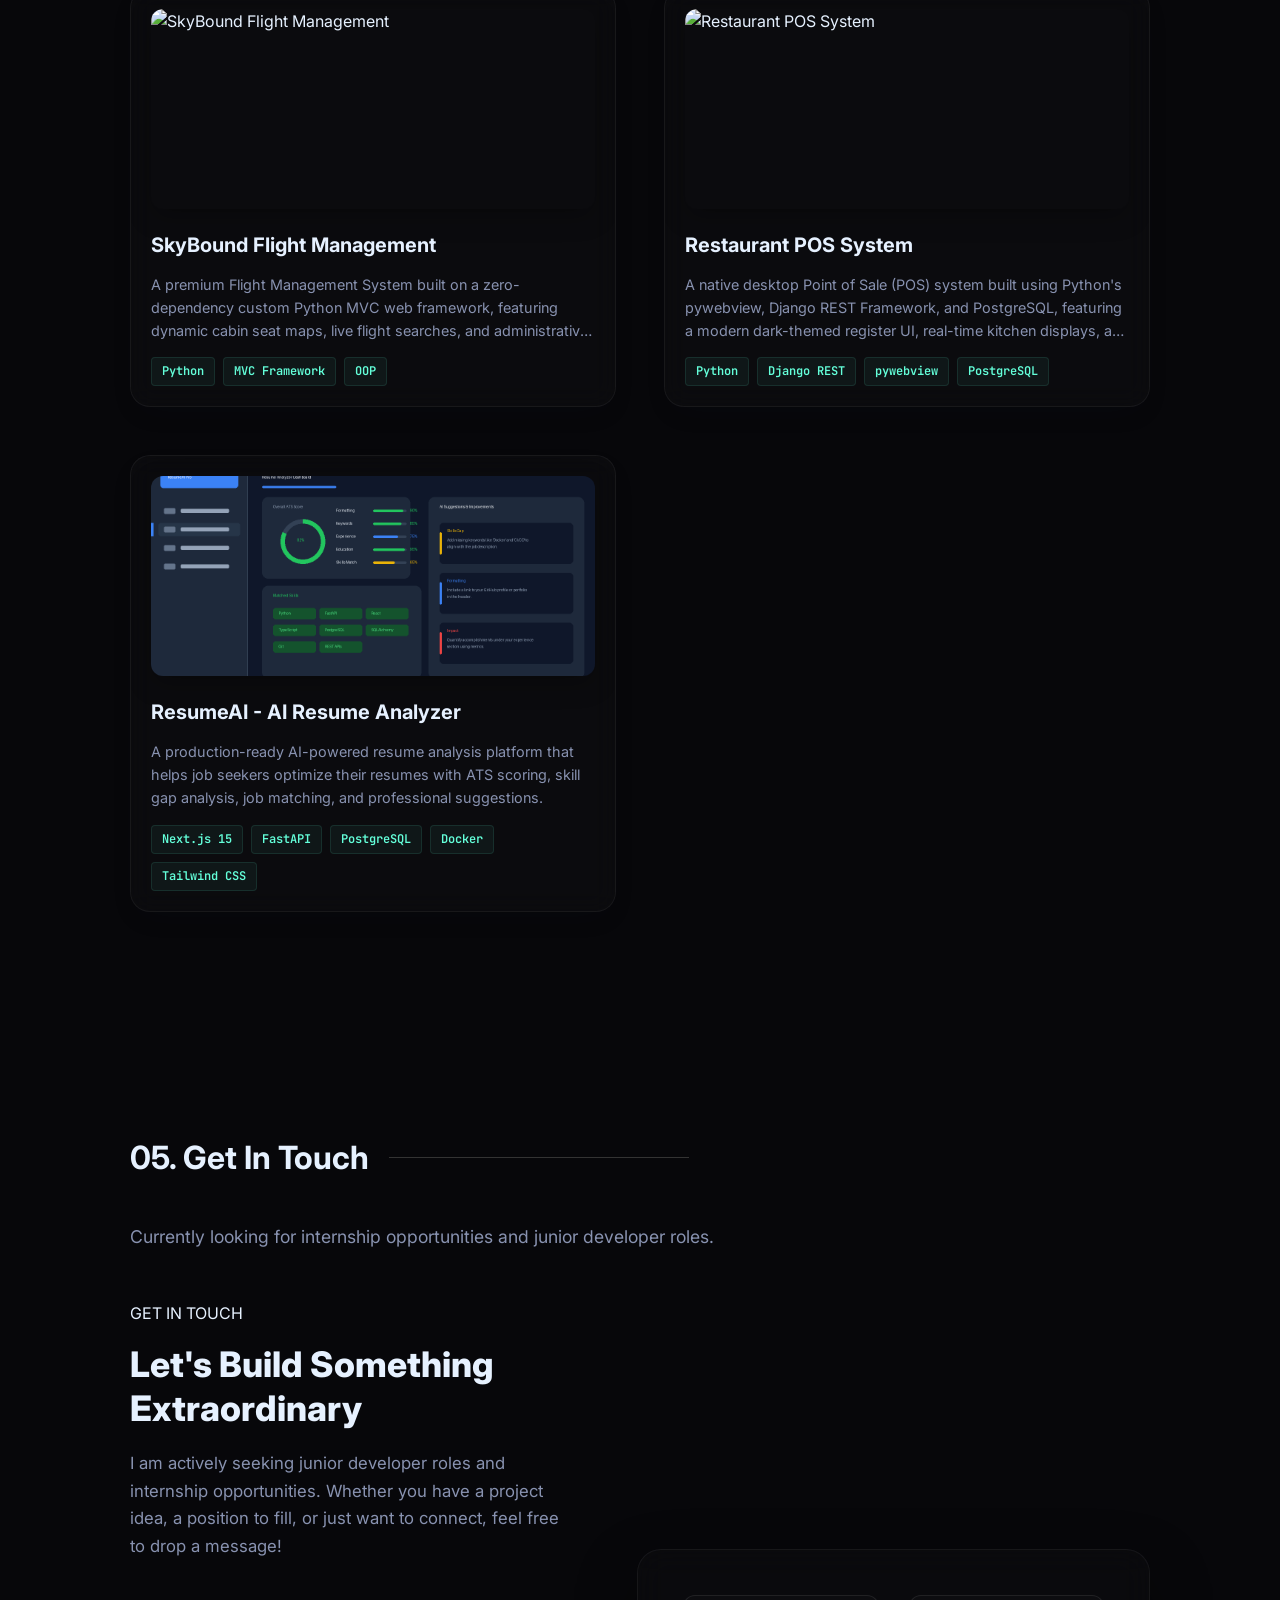
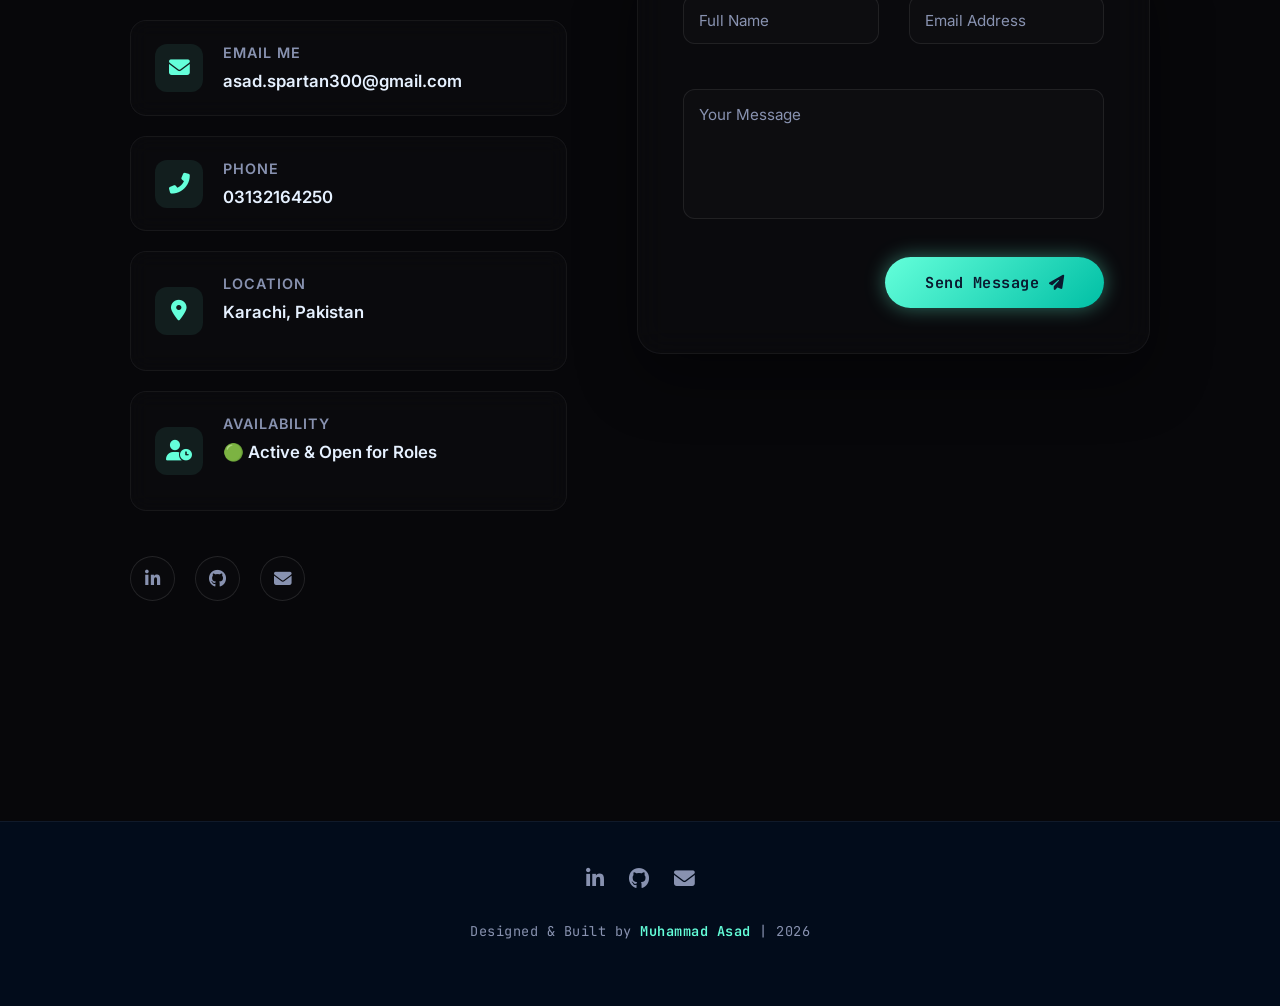
==== commit 3000ea2e: "feat(skills): add vertical timeline line and markers, disable 3D hover tilt" ====
--- a/index.html
+++ b/index.html
@@ -226,6 +226,7 @@
             </div>
             <div class="skills-grid fade-in-on-scroll">
                 <div class="skill-category" data-category="languages">
+                    <div class="timeline-marker active-marker"></div>
                     <h3><i class="fas fa-database"></i> Languages & Databases</h3>
                     <div class="skill-list">
                         <div class="skill-item">C#</div>
@@ -243,6 +244,7 @@
                     </div>
                 </div>
                 <div class="skill-category" data-category="backend">
+                    <div class="timeline-marker"></div>
                     <h3><i class="fas fa-server"></i> Backend & Architecture</h3>
                     <div class="skill-list">
                         <div class="skill-item">Django</div>
@@ -259,6 +261,7 @@
                     </div>
                 </div>
                 <div class="skill-category" data-category="frontend">
+                    <div class="timeline-marker"></div>
                     <h3><i class="fas fa-laptop-code"></i> Frontend & Modern Web</h3>
                     <div class="skill-list">
                         <div class="skill-item">React 19</div>
@@ -269,6 +272,7 @@
                     </div>
                 </div>
                 <div class="skill-category" data-category="tools">
+                    <div class="timeline-marker"></div>
                     <h3><i class="fas fa-brain"></i> Tools, Practices & Concepts</h3>
                     <div class="skill-list">
                         <div class="skill-item">Postman API Testing</div>
--- a/style.css
+++ b/style.css
@@ -883,43 +883,78 @@
     box-shadow: 0 0 20px var(--accent-glow-strong);
 }
 
-/* Skills Section Row Layout & Filter States */
+/* Skills Section Stacked Timeline Layout & Filter States */
 .skills-grid {
+    position: relative;
+    border-left: 2px solid rgba(100, 255, 218, 0.25);
+    margin-left: 20px;
+    padding-left: 40px;
     display: flex !important;
-    flex-wrap: wrap !important;
-    justify-content: center !important;
-    gap: 24px !important;
-    perspective: 1000px;
-    width: 100%;
+    flex-direction: column !important;
+    gap: 35px !important;
+    width: calc(100% - 20px) !important;
+    max-width: 100% !important;
 }
 
 .skill-category {
-    flex: 1 1 calc(25% - 20px) !important;
-    max-width: calc(25% - 18px) !important;
-    min-width: 250px !important;
+    width: 100% !important;
+    max-width: 100% !important;
+    flex: 1 1 100% !important;
     background: rgba(255, 255, 255, 0.03);
     border-radius: 20px;
-    padding: 30px;
-    position: relative;
-    overflow: hidden;
+    padding: 30px 35px;
+    position: relative !important;
+    overflow: visible !important;
     border: 1px solid rgba(255, 255, 255, 0.05);
     backdrop-filter: blur(10px);
     opacity: 1;
-    transform: scale(1) translateY(0);
+    transform: translateY(0);
     transition: opacity 0.28s ease, transform 0.28s ease, box-shadow 0.3s ease, border-color 0.3s ease;
 }
 
-/* Single visible card when filtered */
-.skills-grid.is-filtered .skill-category:not(.hide) {
-    flex: 0 1 540px !important;
-    max-width: 540px !important;
-    width: 100% !important;
+/* Markers on the Skills Timeline */
+.skill-category .timeline-marker {
+    position: absolute;
+    left: -48px;
+    top: 38px;
+    width: 14px;
+    height: 14px;
+    border-radius: 50%;
+    background: #233554;
+    border: 3px solid var(--bg-dark);
+    z-index: 5;
+    transition: all 0.3s ease;
+}
+
+.skill-category .timeline-marker.active-marker {
+    background: var(--accent);
+    border: 3px solid var(--bg-dark);
+    box-shadow: 0 0 12px var(--accent);
+}
+
+.skill-category:hover .timeline-marker.active-marker {
+    transform: scale(1.3);
+    box-shadow: 0 0 20px var(--accent);
+}
+
+.skill-category:hover .timeline-marker:not(.active-marker) {
+    transform: scale(1.25);
+    background: #64ffda;
+    border-color: var(--bg-dark);
+    box-shadow: 0 0 15px var(--accent);
+}
+
+/* Glow marker when category is active in filtered state */
+.skills-grid.is-filtered .skill-category .timeline-marker {
+    background: var(--accent);
+    border-color: var(--bg-dark);
+    box-shadow: 0 0 14px var(--accent);
 }
 
 /* Card Filtering Transitions */
 .skill-category.fade-out {
     opacity: 0 !important;
-    transform: scale(0.92) translateY(12px) !important;
+    transform: translateY(12px) !important;
     pointer-events: none;
 }
 
@@ -927,16 +962,20 @@
     display: none !important;
 }
 
-/* Tablet: wrap to 2 per row */
-@media (max-width: 1100px) {
-    .skill-category {
-        flex: 1 1 calc(50% - 20px) !important;
-        max-width: calc(50% - 12px) !important;
-    }
-}
-
-/* Mobile: stack 1 per row */
-@media (max-width: 650px) {
+/* Tablet & Mobile Responsiveness */
+@media (max-width: 768px) {
+    .skills-grid {
+        margin-left: 10px;
+        padding-left: 25px;
+        width: calc(100% - 10px) !important;
+        gap: 28px !important;
+    }
+
+    .skill-category .timeline-marker {
+        left: -33px;
+        top: 30px;
+    }
+
     .skills-filter-tabs {
         gap: 8px;
         margin-bottom: 25px;
@@ -944,12 +983,71 @@
 
     .skill-tab-btn {
         padding: 8px 16px;
-        font-size: 0.8rem;
+        font-size: 0.82rem;
     }
 
     .skill-category {
-        flex: 1 1 100% !important;
-        max-width: 100% !important;
+        padding: 24px 20px !important;
+    }
+
+    .skill-category h3 {
+        font-size: 1.2rem;
+        gap: 12px;
+        margin-bottom: 20px;
+        padding-bottom: 12px;
+    }
+
+    .skill-category h3 i {
+        padding: 8px;
+        font-size: 1rem;
+    }
+
+    .skill-item {
+        padding: 8px 16px !important;
+        font-size: 0.85rem !important;
+    }
+}
+
+@media (max-width: 480px) {
+    .skills-grid {
+        margin-left: 6px;
+        padding-left: 20px;
+        width: calc(100% - 6px) !important;
+    }
+
+    .skill-category .timeline-marker {
+        left: -27px;
+        top: 25px;
+        width: 12px;
+        height: 12px;
+    }
+
+    .skill-tab-btn {
+        padding: 6px 12px;
+        font-size: 0.75rem;
+    }
+
+    .skill-category {
+        padding: 20px 16px !important;
+    }
+
+    .skill-category h3 {
+        font-size: 1.05rem;
+        gap: 10px;
+        white-space: normal;
+    }
+
+    .skill-category h3 i {
+        padding: 6px;
+        font-size: 0.9rem;
+    }
+
+    .skill-item {
+        white-space: normal;
+        max-width: 100%;
+        text-align: center;
+        padding: 7px 12px !important;
+        font-size: 0.8rem !important;
     }
 }
 
@@ -973,10 +1071,10 @@
 }
 
 .skill-category:hover {
-    transform: translateY(-10px) scale(1.02);
-    box-shadow: 0 20px 40px rgba(0, 0, 0, 0.4),
-        0 0 20px rgba(100, 255, 218, 0.1);
-    border-color: rgba(100, 255, 218, 0.3);
+    transform: translateY(-4px) !important;
+    box-shadow: 0 15px 35px rgba(0, 0, 0, 0.4),
+        0 0 20px rgba(100, 255, 218, 0.15) !important;
+    border-color: rgba(100, 255, 218, 0.35) !important;
 }
 
 .skill-category:hover::before {
@@ -1009,6 +1107,7 @@
     gap: 15px;
     border-bottom: 2px solid rgba(255, 255, 255, 0.05);
     padding-bottom: 15px;
+    white-space: nowrap;
 }
 
 .skill-category h3 i {
@@ -1017,6 +1116,7 @@
     padding: 10px;
     border-radius: 12px;
     transition: transform 0.5s ease;
+    flex-shrink: 0;
 }
 
 .skill-category:hover h3 i {
@@ -1044,12 +1144,14 @@
     cursor: default;
     position: relative;
     overflow: hidden;
+    white-space: nowrap;
+    width: auto;
 }
 
 .skill-item:hover {
     background: var(--accent);
     color: #0a192f;
-    transform: translateY(-5px) scale(1.1);
+    transform: translateY(-5px) scale(1.05);
     box-shadow: 0 5px 15px rgba(100, 255, 218, 0.4);
     font-weight: 700;
     border-color: transparent;
@@ -2044,40 +2146,6 @@
     box-shadow: 0 5px 15px rgba(0, 0, 0, 0.3);
     background: linear-gradient(90deg, rgba(100, 255, 218, 0.2) 0%, transparent 100%);
     text-shadow: 0 0 10px rgba(100, 255, 218, 0.4);
-}
-
-/* FORCE OVERRIDE: Card Based Layout for Skills */
-.skill-list {
-    display: grid !important;
-    grid-template-columns: repeat(auto-fill, minmax(110px, 1fr)) !important;
-    gap: 15px !important;
-}
-
-.skill-item {
-    border-radius: 12px !important;
-    padding: 12px 10px !important;
-    text-align: center !important;
-    display: flex !important;
-    align-items: center !important;
-    justify-content: center !important;
-    min-height: 50px !important;
-    background: rgba(255, 255, 255, 0.05) !important;
-    box-shadow: 0 4px 10px rgba(0, 0, 0, 0.2) !important;
-    width: auto !important;
-    border: 1px solid rgba(255, 255, 255, 0.08) !important;
-}
-
-.skill-item:hover {
-    transform: translateY(-5px) !important;
-    background: var(--accent) !important;
-    color: #0a192f !important;
-}
-
-/* Disable Category Tilt */
-.skill-category:hover {
-    transform: translateY(-5px) !important;
-    box-shadow: 0 15px 30px rgba(0, 0, 0, 0.4) !important;
-    border-color: rgba(100, 255, 218, 0.3) !important;
 }
 
 /* Skill Modal Styles */
@@ -2718,13 +2786,14 @@
                 border-color 0.4s ease, 
                 box-shadow 0.4s ease !important;
     position: relative !important;
-    overflow: hidden;
+    overflow: visible !important;
 }
 
 .skill-category:hover {
     background: var(--bg-card-hover) !important;
     border-color: var(--accent) !important;
     box-shadow: 0 15px 40px -10px rgba(0, 0, 0, 0.5), 0 0 25px var(--accent-glow) !important;
+    transform: translateY(-4px) !important;
 }
 
 .skill-category::after {
@@ -2734,6 +2803,7 @@
     left: 0;
     right: 0;
     bottom: 0;
+    border-radius: 20px;
     background: radial-gradient(circle 220px at var(--mouse-x, 0) var(--mouse-y, 0), rgba(255, 255, 255, 0.05), transparent 75%);
     pointer-events: none;
     opacity: 0;
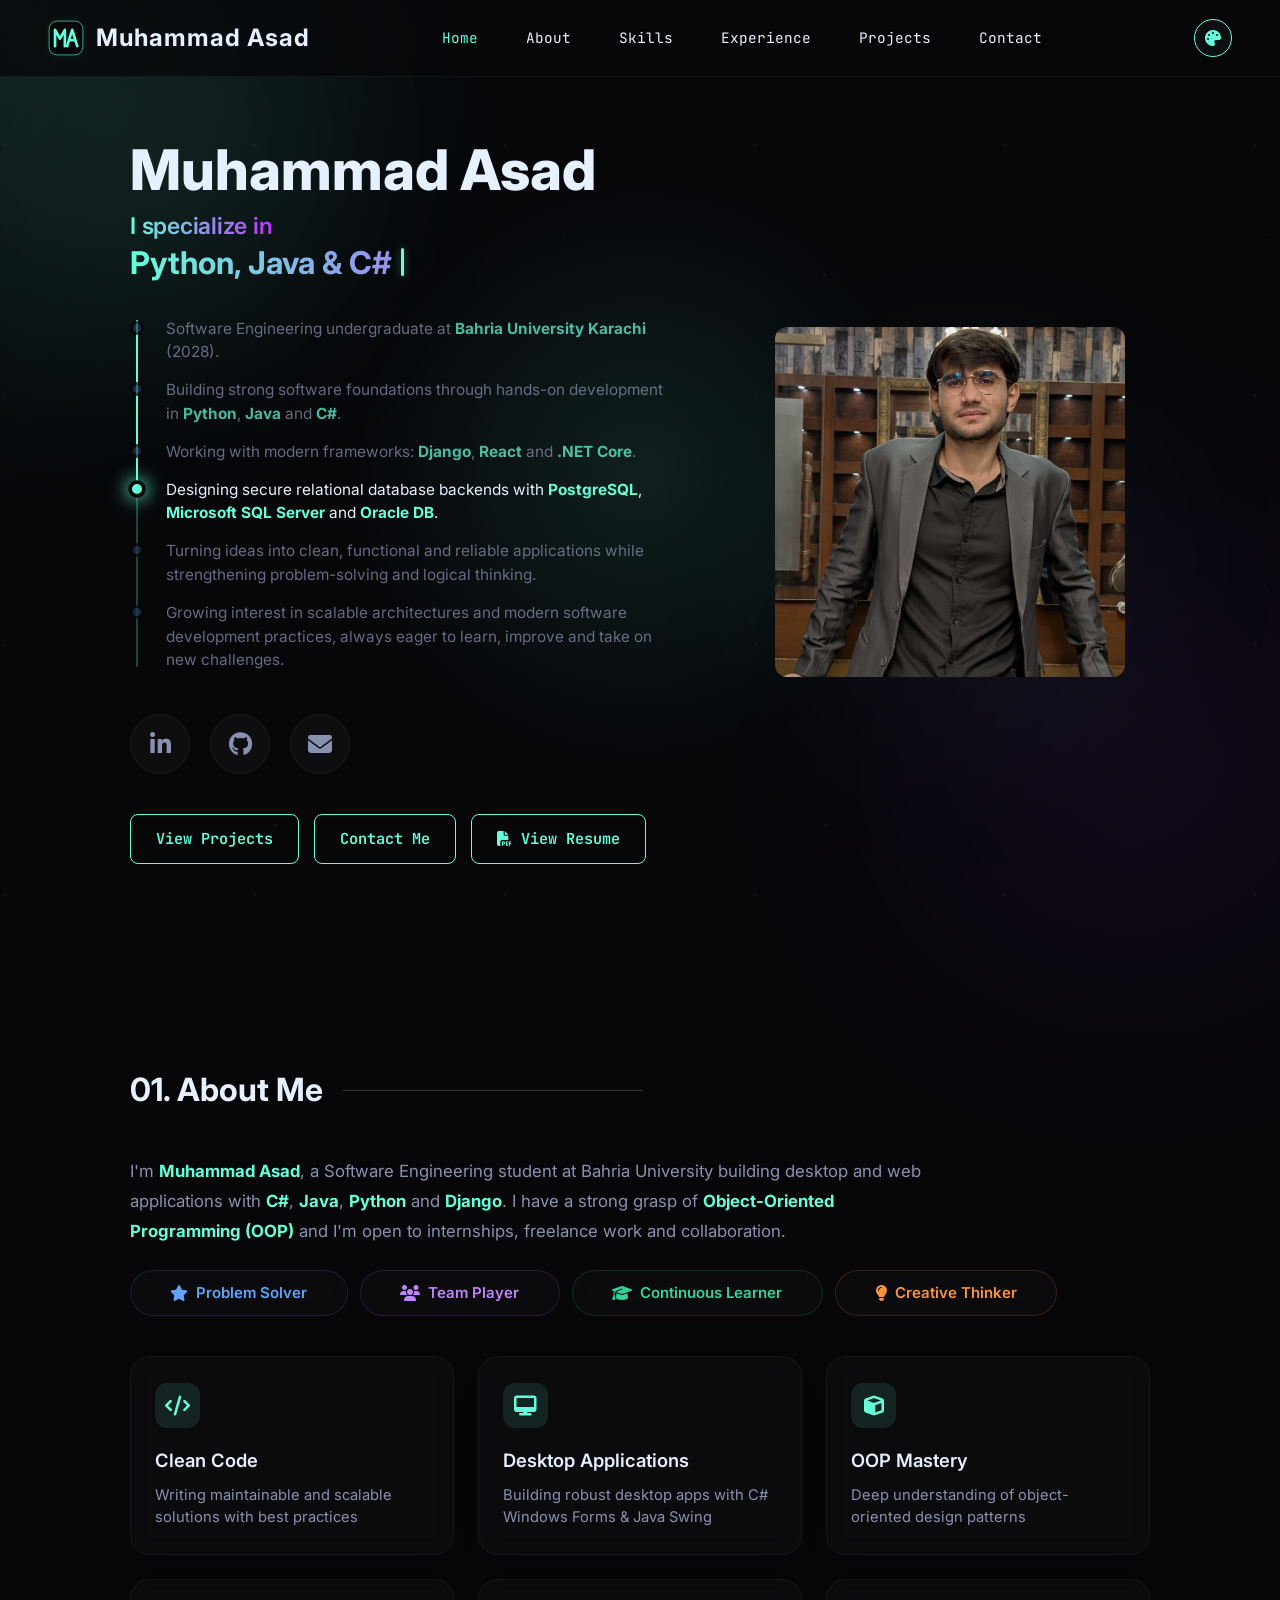
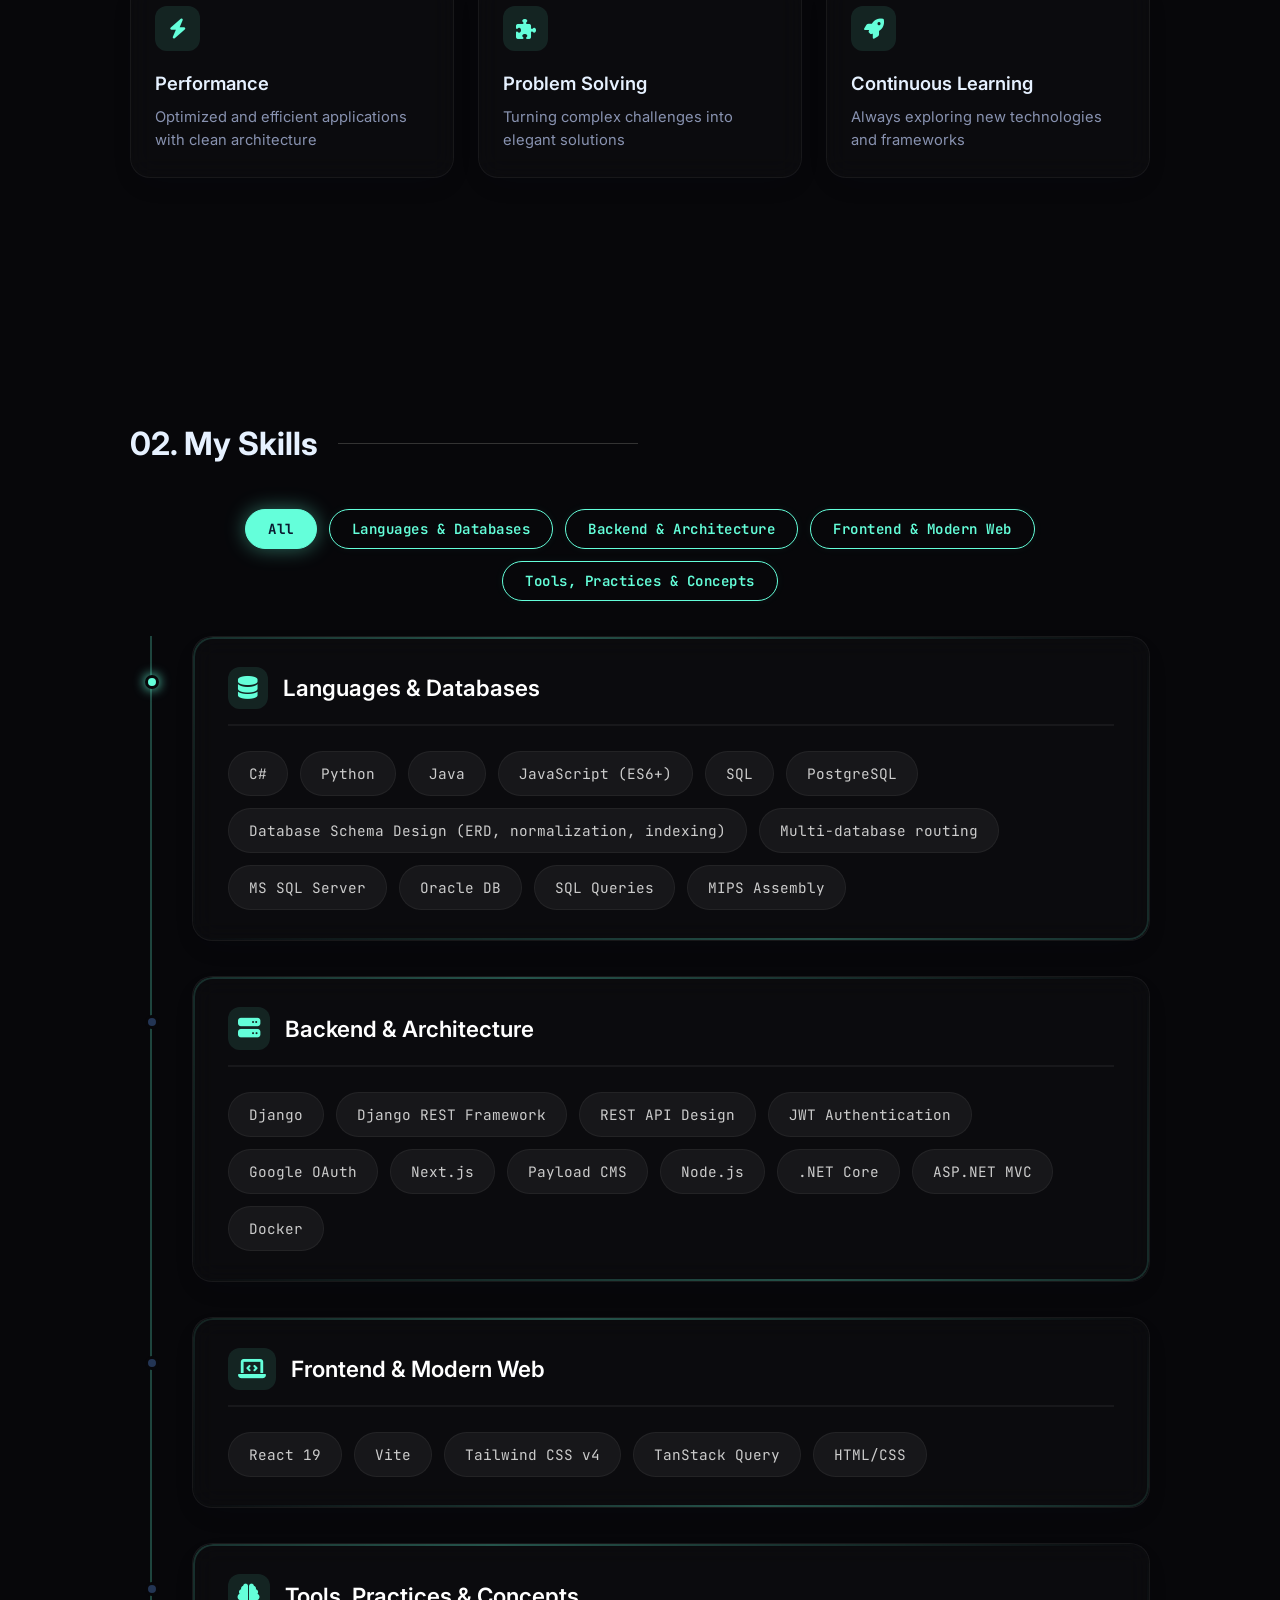
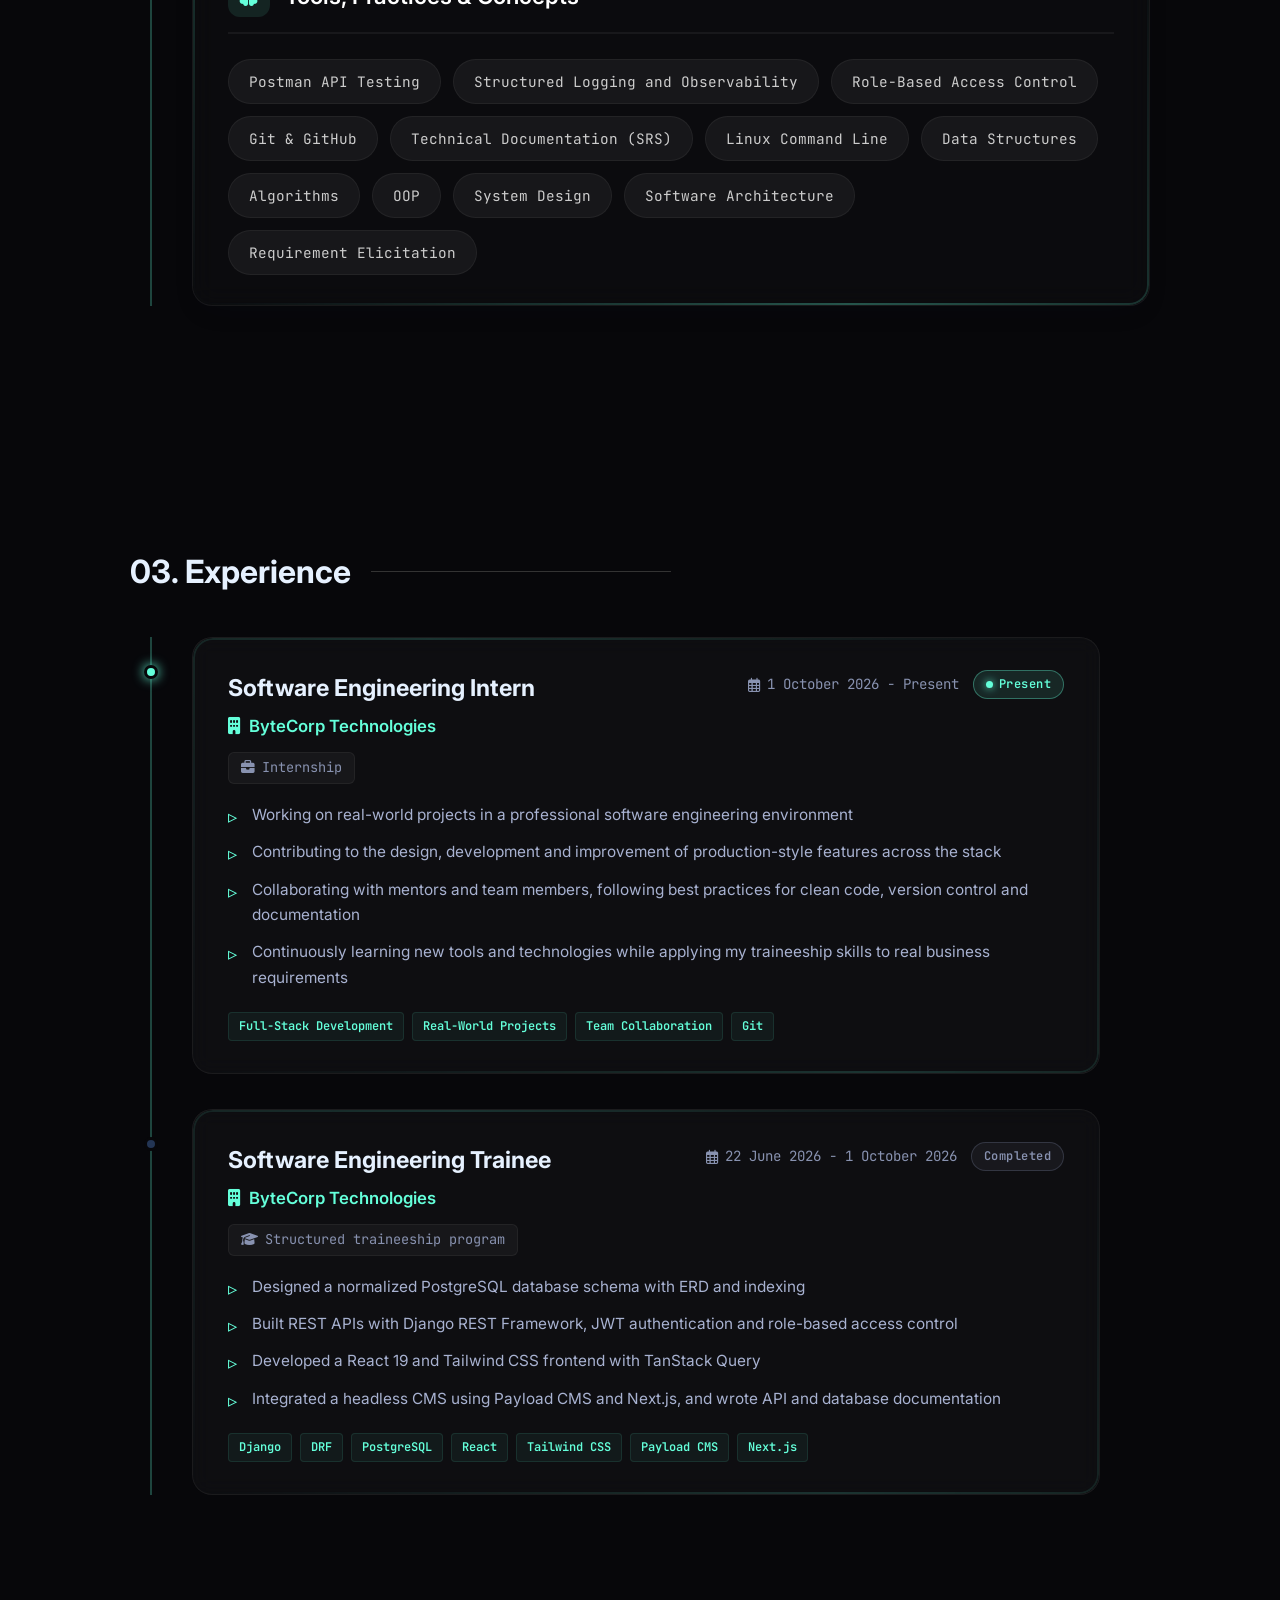
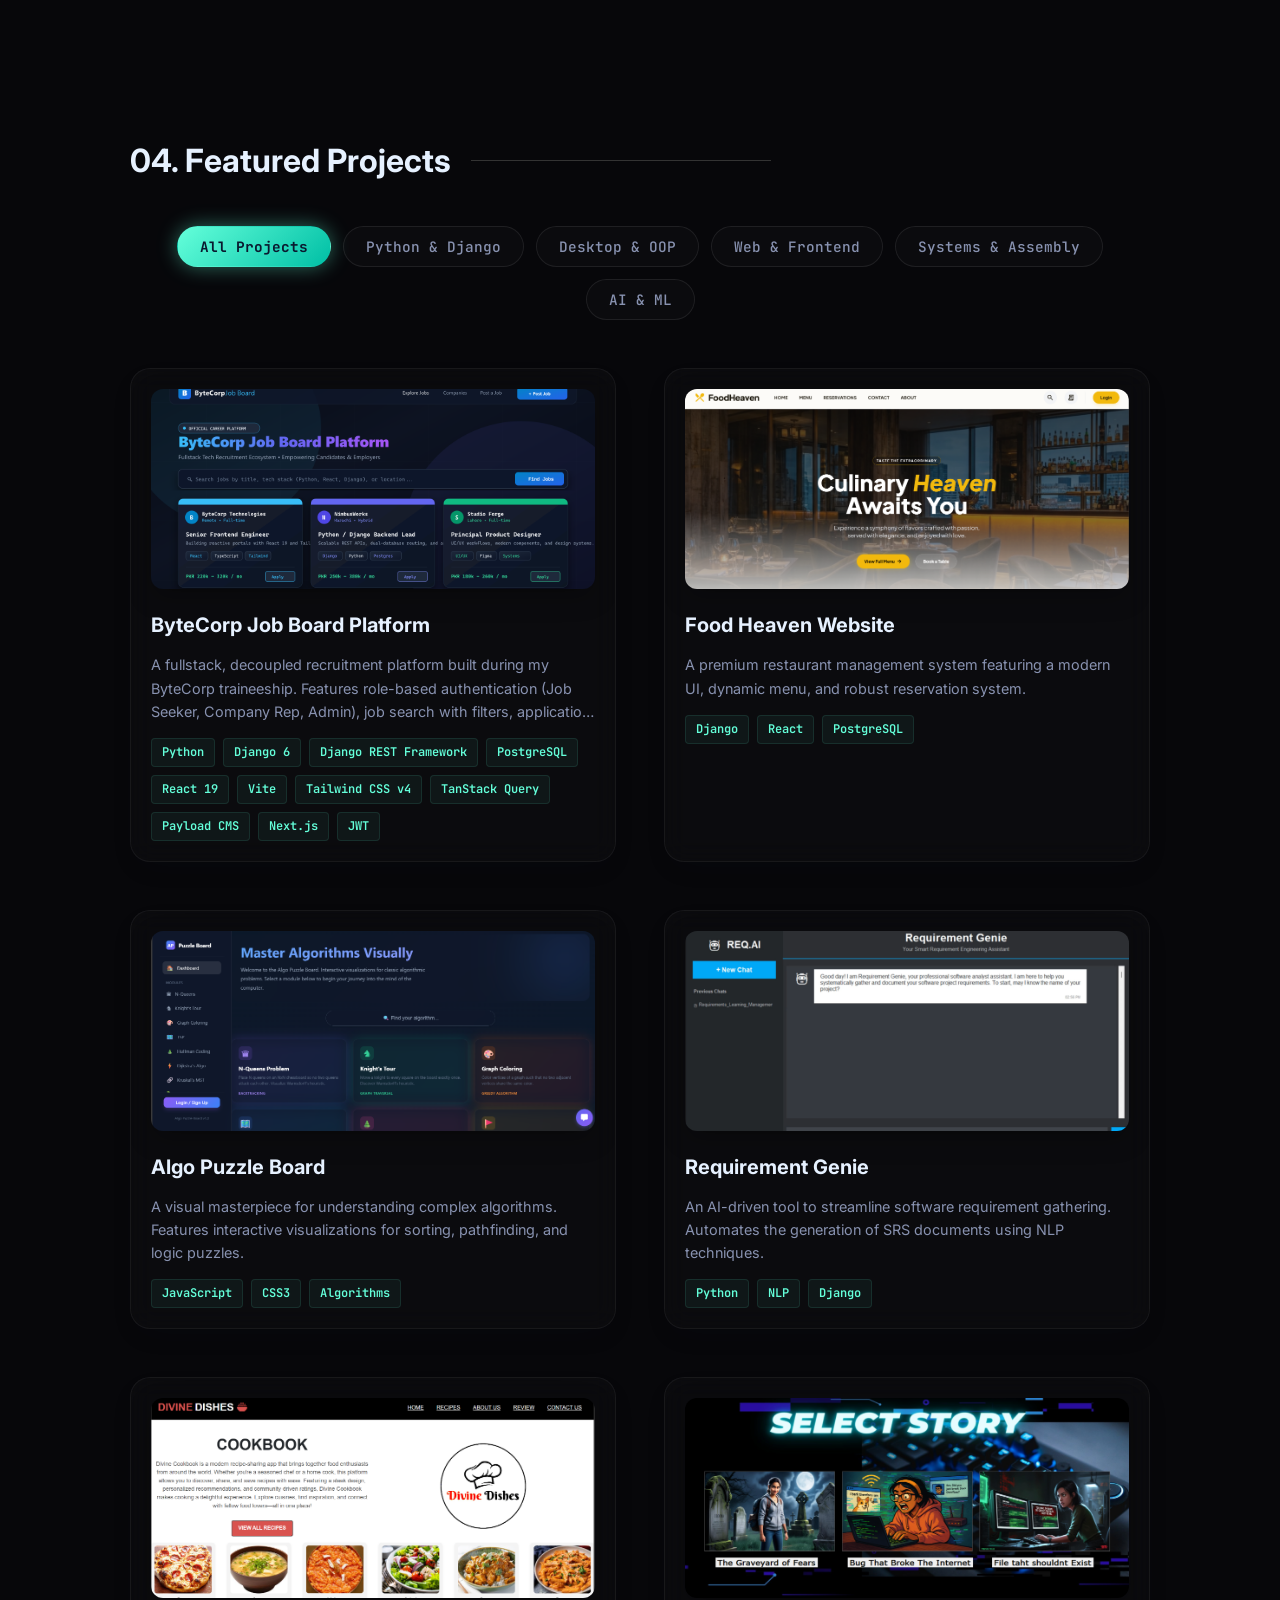
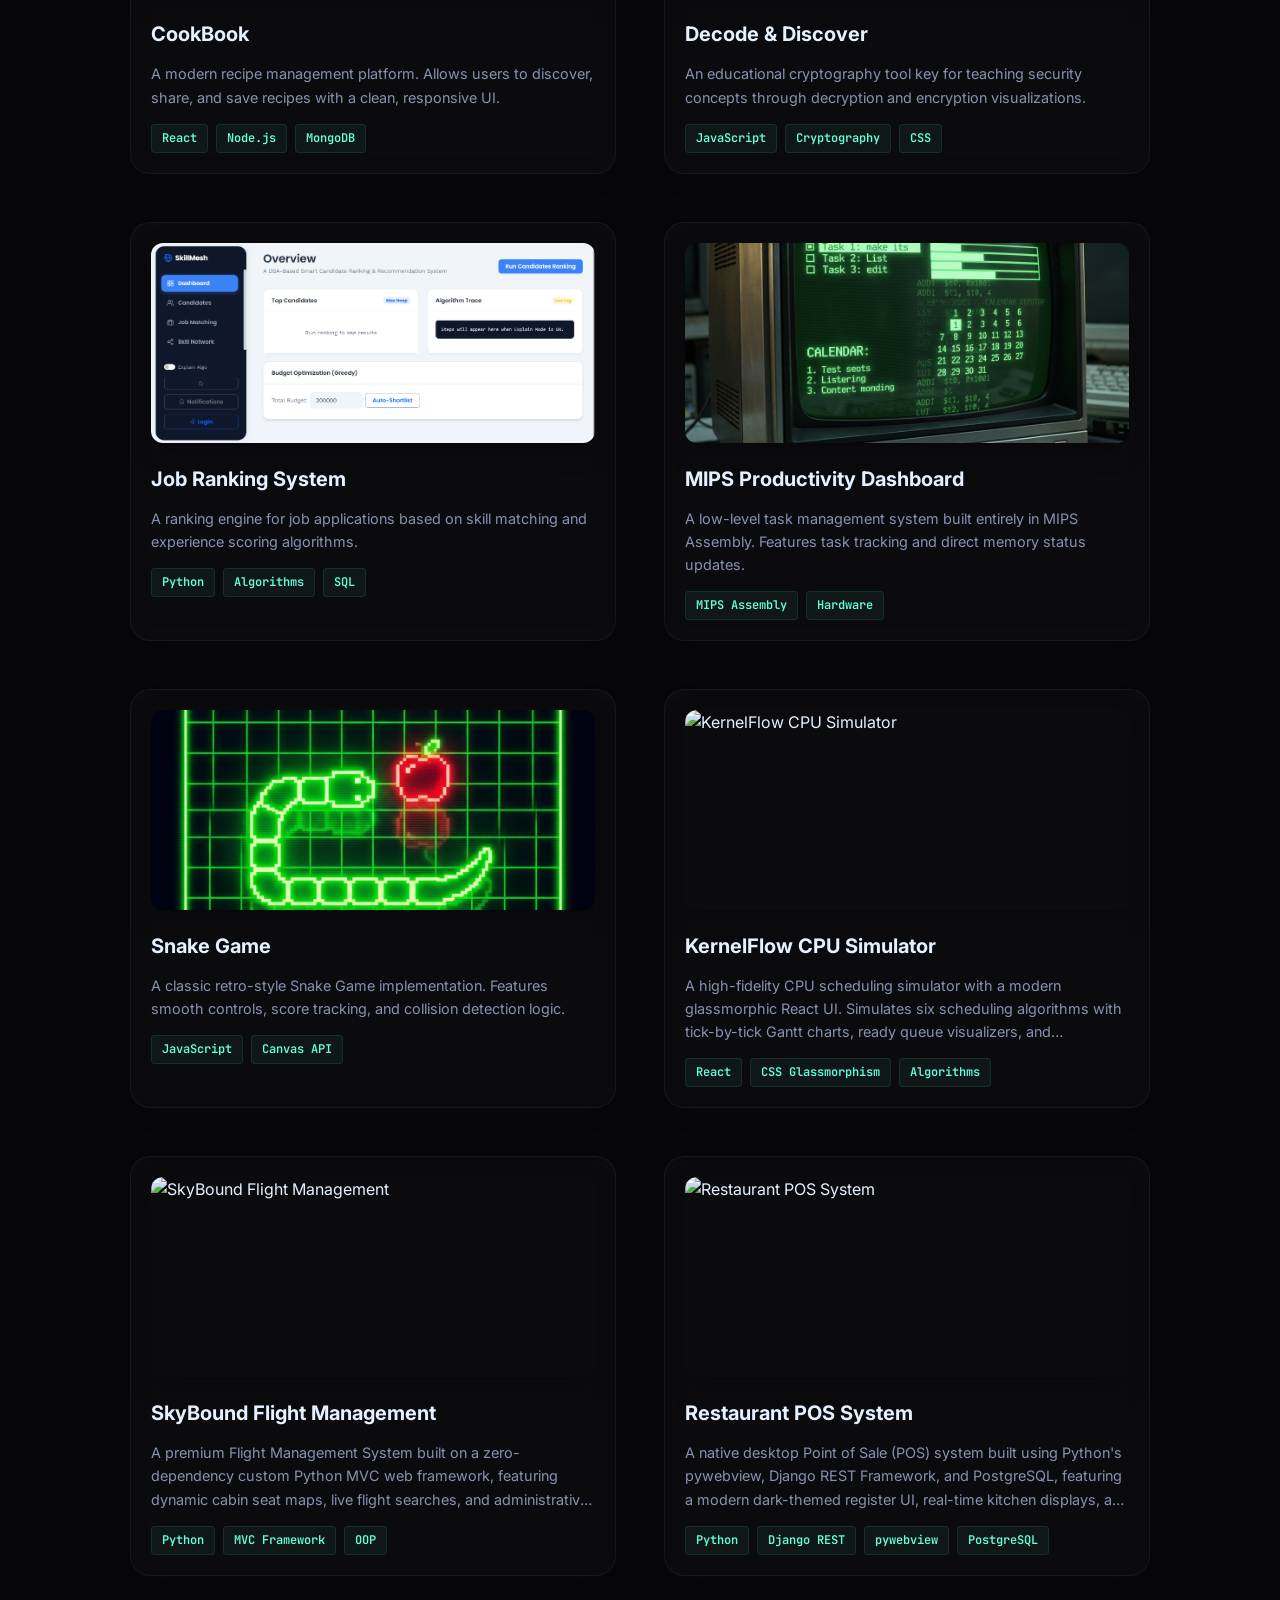
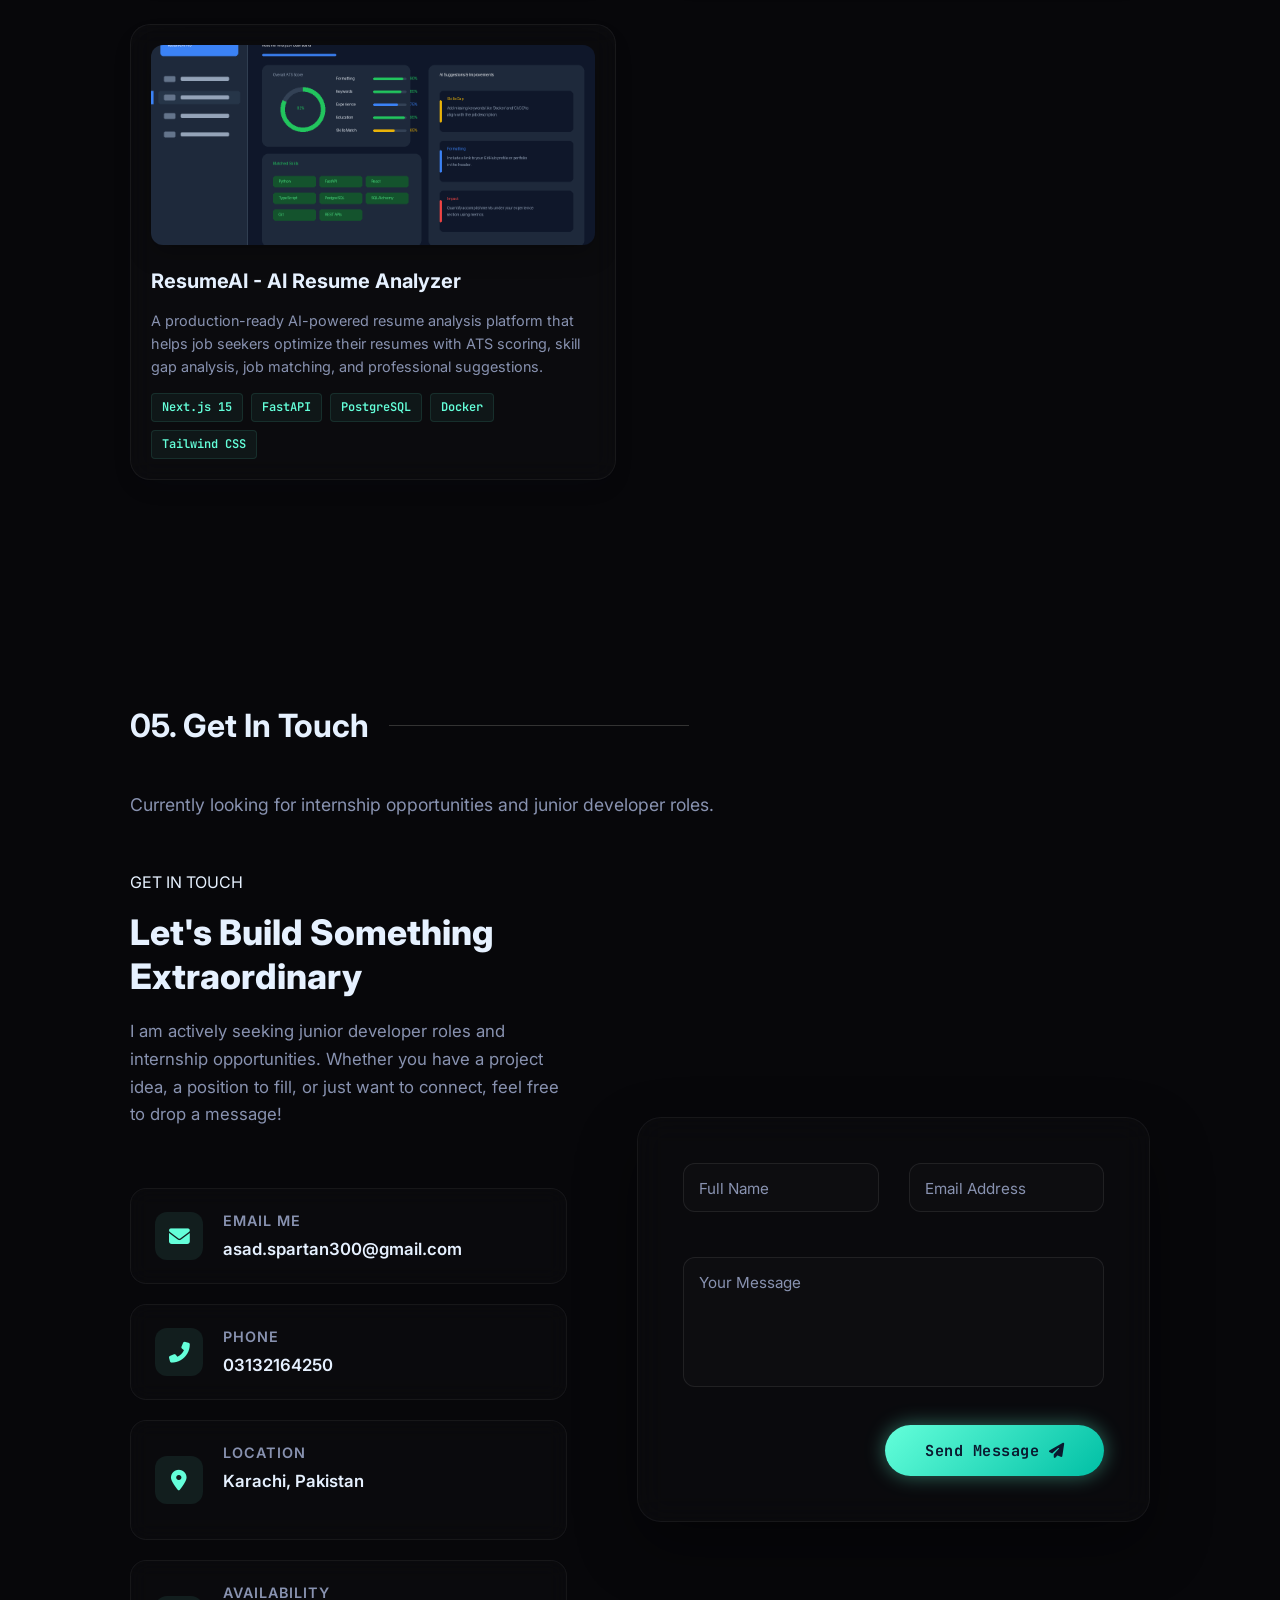
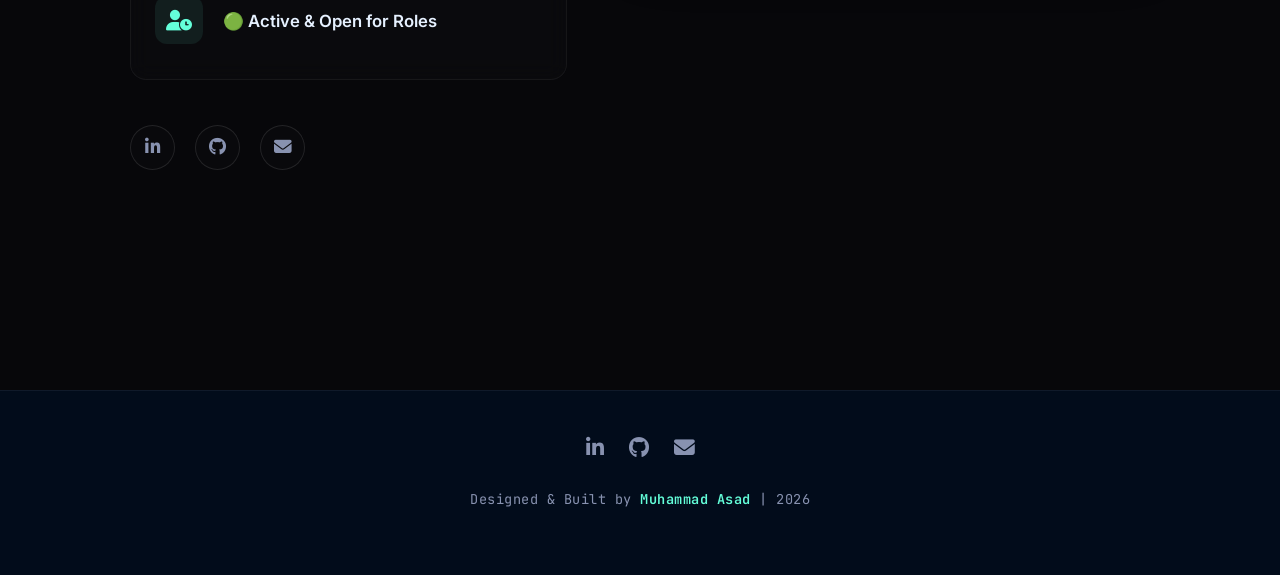
==== commit 67ee18e1: "fix: keep hero typed phrase on a single line" ====
--- a/index.html
+++ b/index.html
@@ -22,34 +22,6 @@
     <link rel="apple-touch-icon" sizes="180x180" href="apple-touch-icon.png">
     <link rel="manifest" href="site.webmanifest">
     <meta name="theme-color" content="#07070a">
-    <style>
-        .skill-badges {
-            display: grid !important;
-            grid-template-columns: 1fr 1fr !important;
-            gap: 20px !important;
-            width: 100% !important;
-            margin-top: 30px !important;
-        }
-
-        .skill-badge {
-            display: flex !important;
-            width: 100% !important;
-            box-sizing: border-box !important;
-            border-radius: 12px !important;
-            justify-content: center !important;
-            padding: 14px 28px !important;
-            /* Reverted Size */
-            font-size: 1.05rem !important;
-            white-space: nowrap !important;
-            /* No Wrapping */
-        }
-
-        @media (max-width: 600px) {
-            .skill-badges {
-                grid-template-columns: 1fr !important;
-            }
-        }
-    </style>
 </head>
 
 <body>
@@ -61,7 +33,14 @@
     <div class="aura-glow aura-3"></div>
     
     <nav class="navbar">
-        <div class="logo">Muhammad Asad<span class="accent"></span></div>
+        <a href="#hero" class="logo" aria-label="Muhammad Asad, home">
+            <svg class="nav-logo-icon" xmlns="http://www.w3.org/2000/svg" viewBox="0 0 64 64" width="36" height="36" aria-hidden="true" focusable="false">
+                <rect class="nav-logo-bg" x="2" y="2" width="60" height="60" rx="14" fill="#07070a" stroke="var(--accent)" stroke-width="1.75" stroke-opacity="0.6"/>
+                <path class="nav-logo-letter" d="M 12.5 46.5 L 12.5 17.5 L 21.25 33.1 L 30 17.5 L 30 46.5" fill="none" stroke="var(--accent)" stroke-width="4.75" stroke-linecap="round" stroke-linejoin="round"/>
+                <path class="nav-logo-letter" d="M 34 46.5 L 43 17.5 L 52 46.5 M 37.75 36 L 48.25 36" fill="none" stroke="var(--accent)" stroke-width="4.75" stroke-linecap="round" stroke-linejoin="round"/>
+            </svg>
+            <span class="logo-name">Muhammad Asad<span class="accent"></span></span>
+        </a>
         <ul class="nav-links">
             <li><a href="#hero">Home</a></li>
             <li><a href="#about">About</a></li>
@@ -92,20 +71,51 @@
             <div class="hero-content fade-in-up">
 
                 <h1 class="glitch-text" data-text="Muhammad Asad">Muhammad Asad</h1>
-                <h2 class="subtitle">I specialize in <span class="typed-text"></span><span class="typed-cursor">|</span></h2>
-                <p class="hero-statement">
-                    Software Engineering undergraduate at <strong>Bahria University Karachi</strong> (2028).
-                    I focus on building strong software foundations through hands-on development in
-                    <strong>Python</strong>, <strong>Java</strong>, and <strong>C#</strong>. I work with modern web and application frameworks like
-                    <strong>Django</strong>, <strong>React</strong>, and <strong>.NET Core</strong>, and design secure relational database backends with
-                    <strong>PostgreSQL</strong>, <strong>Microsoft SQL Server</strong>, and <strong>Oracle DB</strong>.
-                    I enjoy turning ideas into clean, functional, and reliable applications while continuously
-                    strengthening my problem-solving and logical thinking skills.
-                    With a growing interest in scalable architectures and modern software development practices, I aim to create efficient,
-                    maintainable solutions and am always eager to learn, improve, and take on new technical challenges.
-                    <span class="hero-footer-text">Feel free to explore my portfolio and get in touch if you'd like to
-                        collaborate or learn more about my work!</span>
-                </p>
+                <h2 class="subtitle" id="heroSubtitle" aria-label="I specialize in Python, Java &amp; C#">
+                    <span class="hero-role-static">I specialize in</span>
+                    <span class="hero-role-typed" aria-hidden="true"><span class="typed-visible"></span><span class="typed-cursor" aria-hidden="true"></span><span class="typed-remaining">Python, Java &amp; C#</span></span>
+                </h2>
+                <div class="hero-timeline" id="heroTimeline" role="list" aria-label="Key highlights">
+                    <div class="hero-timeline-track" aria-hidden="true">
+                        <div class="hero-timeline-progress" id="heroTimelineProgress"></div>
+                    </div>
+                    <div class="hero-timeline-item active-item" role="listitem" tabindex="0" data-index="0">
+                        <span class="timeline-marker active-marker" aria-hidden="true"></span>
+                        <div class="hero-timeline-text">
+                            Software Engineering undergraduate at <strong>Bahria University Karachi</strong> (2028).
+                        </div>
+                    </div>
+                    <div class="hero-timeline-item" role="listitem" tabindex="0" data-index="1">
+                        <span class="timeline-marker" aria-hidden="true"></span>
+                        <div class="hero-timeline-text">
+                            Building strong software foundations through hands-on development in <strong>Python</strong>, <strong>Java</strong> and <strong>C#</strong>.
+                        </div>
+                    </div>
+                    <div class="hero-timeline-item" role="listitem" tabindex="0" data-index="2">
+                        <span class="timeline-marker" aria-hidden="true"></span>
+                        <div class="hero-timeline-text">
+                            Working with modern frameworks: <strong>Django</strong>, <strong>React</strong> and <strong>.NET Core</strong>.
+                        </div>
+                    </div>
+                    <div class="hero-timeline-item" role="listitem" tabindex="0" data-index="3">
+                        <span class="timeline-marker" aria-hidden="true"></span>
+                        <div class="hero-timeline-text">
+                            Designing secure relational database backends with <strong>PostgreSQL</strong>, <strong>Microsoft SQL Server</strong> and <strong>Oracle DB</strong>.
+                        </div>
+                    </div>
+                    <div class="hero-timeline-item" role="listitem" tabindex="0" data-index="4">
+                        <span class="timeline-marker" aria-hidden="true"></span>
+                        <div class="hero-timeline-text">
+                            Turning ideas into clean, functional and reliable applications while strengthening problem-solving and logical thinking.
+                        </div>
+                    </div>
+                    <div class="hero-timeline-item" role="listitem" tabindex="0" data-index="5">
+                        <span class="timeline-marker" aria-hidden="true"></span>
+                        <div class="hero-timeline-text">
+                            Growing interest in scalable architectures and modern software development practices, always eager to learn, improve and take on new challenges.
+                        </div>
+                    </div>
+                </div>
                 <div class="social-hero-icons">
                     <a href="https://www.linkedin.com/in/muhammadasad-arshad/" target="_blank" rel="noopener noreferrer"
                         class="social-icon-btn linkedin magnetic-target"><i class="fab fa-linkedin-in"></i></a>
@@ -135,60 +145,12 @@
         <div class="container">
             <h2 class="section-title">01. About Me</h2>
             <div class="about-content fade-in-on-scroll">
-                <div class="about-text">
-                    <p>I'm <strong>Muhammad Asad</strong>, a Software Engineering student at Bahria University building desktop and web applications with <strong>C#</strong>, <strong>Java</strong>, <strong>Python</strong> and <strong>Django</strong>. I have a strong grasp of <strong>Object-Oriented Programming (OOP)</strong> and I'm open to internships, freelance work and collaboration.</p>
-                </div>
-
-                <div class="about-visuals">
-                    <div class="about-features">
-                        <div class="feature-card">
-                            <div class="feature-icon">
-                                <i class="fas fa-code"></i>
-                            </div>
-                            <h3>Clean Code</h3>
-                            <p>Writing maintainable and scalable solutions with best practices</p>
-                        </div>
-
-                        <div class="feature-card card-purple">
-                            <div class="feature-icon icon-purple">
-                                <i class="fas fa-desktop"></i>
-                            </div>
-                            <h3>Desktop Applications</h3>
-                            <p>Building robust desktop apps with C# Windows Forms & Java Swing</p>
-                        </div>
-
-                        <div class="feature-card card-green">
-                            <div class="feature-icon icon-green">
-                                <i class="fas fa-cube"></i>
-                            </div>
-                            <h3>OOP Mastery</h3>
-                            <p>Deep understanding of object-oriented design patterns</p>
-                        </div>
-
-                        <div class="feature-card card-yellow">
-                            <div class="feature-icon icon-yellow">
-                                <i class="fas fa-bolt"></i>
-                            </div>
-                            <h3>Performance</h3>
-                            <p>Optimized and efficient applications with clean architecture</p>
-                        </div>
-
-                        <div class="feature-card card-red">
-                            <div class="feature-icon icon-red">
-                                <i class="fas fa-puzzle-piece"></i>
-                            </div>
-                            <h3>Problem Solving</h3>
-                            <p>Turning complex challenges into elegant solutions</p>
-                        </div>
-
-                        <div class="feature-card card-blue">
-                            <div class="feature-icon icon-blue">
-                                <i class="fas fa-rocket"></i>
-                            </div>
-                            <h3>Continuous Learning</h3>
-                            <p>Always exploring new technologies and frameworks</p>
-                        </div>
-
+                <div class="about-intro">
+                    <div class="about-text">
+                        <p>I'm <strong>Muhammad Asad</strong>, a Software Engineering student at Bahria University building desktop and web applications with <strong>C#</strong>, <strong>Java</strong>, <strong>Python</strong> and <strong>Django</strong>. I have a strong grasp of <strong>Object-Oriented Programming (OOP)</strong> and I'm open to internships, freelance work and collaboration.</p>
+                    </div>
+
+                    <div class="about-pills">
                         <div class="skill-badge badge-blue magnetic-target">
                             <i class="fas fa-star"></i>
                             <span>Problem Solver</span>
@@ -208,6 +170,56 @@
                             <i class="fas fa-lightbulb"></i>
                             <span>Creative Thinker</span>
                         </div>
+                    </div>
+                </div>
+
+                <div class="about-features">
+                    <div class="feature-card">
+                        <div class="feature-icon">
+                            <i class="fas fa-code"></i>
+                        </div>
+                        <h3>Clean Code</h3>
+                        <p>Writing maintainable and scalable solutions with best practices</p>
+                    </div>
+
+                    <div class="feature-card card-purple">
+                        <div class="feature-icon icon-purple">
+                            <i class="fas fa-desktop"></i>
+                        </div>
+                        <h3>Desktop Applications</h3>
+                        <p>Building robust desktop apps with C# Windows Forms & Java Swing</p>
+                    </div>
+
+                    <div class="feature-card card-green">
+                        <div class="feature-icon icon-green">
+                            <i class="fas fa-cube"></i>
+                        </div>
+                        <h3>OOP Mastery</h3>
+                        <p>Deep understanding of object-oriented design patterns</p>
+                    </div>
+
+                    <div class="feature-card card-yellow">
+                        <div class="feature-icon icon-yellow">
+                            <i class="fas fa-bolt"></i>
+                        </div>
+                        <h3>Performance</h3>
+                        <p>Optimized and efficient applications with clean architecture</p>
+                    </div>
+
+                    <div class="feature-card card-red">
+                        <div class="feature-icon icon-red">
+                            <i class="fas fa-puzzle-piece"></i>
+                        </div>
+                        <h3>Problem Solving</h3>
+                        <p>Turning complex challenges into elegant solutions</p>
+                    </div>
+
+                    <div class="feature-card card-blue">
+                        <div class="feature-icon icon-blue">
+                            <i class="fas fa-rocket"></i>
+                        </div>
+                        <h3>Continuous Learning</h3>
+                        <p>Always exploring new technologies and frameworks</p>
                     </div>
                 </div>
             </div>
--- a/style.css
+++ b/style.css
@@ -58,6 +58,8 @@
     scroll-behavior: smooth;
     font-size: 16px;
     background-color: var(--bg-dark);
+    overflow-x: clip;
+    max-width: 100vw;
 }
 
 body {
@@ -65,7 +67,8 @@
     color: var(--text-main);
     font-family: var(--font-main);
     line-height: 1.6;
-    overflow-x: hidden;
+    overflow-x: clip;
+    max-width: 100vw;
 }
 
 /* Custom Scrollbar */
@@ -286,9 +289,43 @@
 }
 
 .logo {
+    display: inline-flex;
+    align-items: center;
+    gap: 12px;
     font-size: 1.5rem;
     font-weight: 700;
     letter-spacing: 1px;
+    text-decoration: none;
+    color: var(--text-main);
+    cursor: pointer;
+    line-height: 1;
+    transition: transform 200ms cubic-bezier(0.25, 0.8, 0.25, 1);
+}
+
+.logo-name {
+    font-size: 1.5rem;
+    font-weight: 700;
+    letter-spacing: 1px;
+    color: var(--text-main);
+    white-space: nowrap;
+    line-height: 1;
+    display: inline-block;
+}
+
+.nav-logo-icon {
+    width: 36px;
+    height: 36px;
+    flex-shrink: 0;
+    display: block;
+    border-radius: 8px;
+    transition: transform 200ms cubic-bezier(0.25, 0.8, 0.25, 1), filter 200ms cubic-bezier(0.25, 0.8, 0.25, 1), box-shadow 200ms cubic-bezier(0.25, 0.8, 0.25, 1);
+    filter: drop-shadow(0 0 3px var(--accent-glow));
+}
+
+.logo:hover .nav-logo-icon {
+    transform: scale(1.05);
+    filter: drop-shadow(0 0 8px var(--accent-glow-strong));
+    box-shadow: 0 0 10px var(--accent-glow);
 }
 
 .accent {
@@ -379,6 +416,7 @@
     z-index: 1;
     padding: 0;
     margin: 0;
+    overflow: visible;
 }
 
 /* The prompt specifically asks for large bold name */
@@ -403,17 +441,90 @@
 
 
 
+/* Hero Subtitle - Fixed Two-Line Architecture */
 .hero-content .subtitle {
-    font-size: 3rem;
+    margin-bottom: 25px;
+    display: block;
+    width: 100%;
+    box-sizing: border-box;
+    text-align: left;
+    background: none !important;
+}
+
+.hero-content .subtitle .hero-role-static {
+    display: block;
+    width: fit-content;
+    font-family: var(--font-main);
+    font-size: clamp(1.35rem, 1.8vw, 1.75rem);
+    font-weight: 600;
+    line-height: 1.25;
+    margin-bottom: 4px;
+    letter-spacing: -0.01em;
+    background: linear-gradient(90deg, var(--accent, #64ffda) 0%, #bd34fe 100%);
+    background-size: 100% 100%;
+    background-repeat: no-repeat;
+    background-position: left center;
+    -webkit-background-clip: text;
+    background-clip: text;
+    color: transparent !important;
+    -webkit-text-fill-color: transparent !important;
+    box-sizing: border-box;
+}
+
+.hero-content .subtitle .hero-role-typed {
+    display: block;
+    width: max-content;
+    max-width: none !important;
+    font-family: var(--font-main);
+    font-size: clamp(1.85rem, 2.45vw, 2.5rem);
     font-weight: 700;
-    margin-bottom: 25px;
-    background: linear-gradient(90deg, #64ffda 0%, #bd34fe 50%, #64ffda 100%);
-    background-size: 200% auto;
+    line-height: 1.25;
+    white-space: nowrap !important;
+    position: relative;
+    box-sizing: border-box;
+    min-height: 1.25em;
+    background: linear-gradient(90deg, var(--accent, #64ffda) 0%, #bd34fe 100%);
+    background-size: var(--typed-width, 100%) 100%;
+    background-repeat: no-repeat;
+    background-position: left center;
+    -webkit-background-clip: text;
     background-clip: text;
-    -webkit-background-clip: text;
-    -webkit-text-fill-color: transparent;
-    display: inline-block;
-    animation: shine 4s linear infinite;
+    color: transparent !important;
+    -webkit-text-fill-color: transparent !important;
+}
+
+/* Typed Phrase Inline Wrappers */
+.hero-content .subtitle .typed-visible {
+    display: inline;
+    white-space: nowrap !important;
+}
+
+.hero-content .subtitle .typed-remaining {
+    display: inline;
+    white-space: nowrap !important;
+    opacity: 0 !important;
+    visibility: hidden !important;
+    user-select: none !important;
+    -webkit-user-select: none !important;
+    pointer-events: none !important;
+    color: transparent !important;
+    -webkit-text-fill-color: transparent !important;
+}
+
+/* Off-screen Measuring Span for Auto-Fitting Hero Line 2 */
+#heroRoleMeasure {
+    position: absolute !important;
+    top: -9999px !important;
+    left: -9999px !important;
+    visibility: hidden !important;
+    opacity: 0 !important;
+    white-space: nowrap !important;
+    pointer-events: none !important;
+    user-select: none !important;
+    margin: 0 !important;
+    padding: 0 !important;
+    border: 0 !important;
+    z-index: -9999 !important;
 }
 
 @keyframes shine {
@@ -424,8 +535,10 @@
 
 /* Highlight Key Terms */
 .hero-content p strong,
-.hero-content p b {
-    color: #64ffda !important;
+.hero-content p b,
+.hero-timeline strong,
+.hero-timeline b {
+    color: var(--accent) !important;
     /* Force color */
     font-weight: 700;
     display: inline-block;
@@ -434,9 +547,10 @@
     border-bottom: 1px solid rgba(100, 255, 218, 0.3);
 }
 
-.hero-content p strong:hover {
+.hero-content p strong:hover,
+.hero-timeline strong:hover {
     transform: translateY(-2px);
-    text-shadow: 0 0 15px rgba(100, 255, 218, 0.6);
+    text-shadow: 0 0 15px var(--accent);
     background: rgba(100, 255, 218, 0.1);
 }
 
@@ -447,6 +561,118 @@
     line-height: 1.8;
     text-align: justify;
     text-justify: inter-word;
+}
+
+/* ==========================================
+   Hero Interactive Vertical Timeline Component
+   ========================================== */
+.hero-timeline {
+    position: relative;
+    padding-left: 32px;
+    margin-bottom: 35px;
+    max-width: 680px;
+    width: 100%;
+    text-align: left;
+}
+
+.hero-timeline-track {
+    position: absolute;
+    left: 6px;
+    top: 10px;
+    bottom: 12px;
+    width: 2px;
+    background: rgba(100, 255, 218, 0.25);
+    border-radius: 2px;
+    pointer-events: none;
+}
+
+.hero-timeline-progress {
+    position: absolute;
+    left: 0;
+    top: 0;
+    width: 2px;
+    height: 0;
+    background: var(--accent);
+    box-shadow: 0 0 10px var(--accent);
+    border-radius: 2px;
+    transition: height 0.35s cubic-bezier(0.4, 0, 0.2, 1);
+}
+
+.hero-timeline-item {
+    position: relative;
+    padding: 7px 0 7px 4px;
+    display: flex;
+    align-items: flex-start;
+    cursor: pointer;
+    outline: none;
+    border-radius: 6px;
+    opacity: 0.72;
+    transition: opacity 0.3s ease, transform 0.25s ease;
+}
+
+.hero-timeline-item .timeline-marker {
+    position: absolute;
+    left: -32px;
+    top: 11px;
+    width: 14px;
+    height: 14px;
+    border-radius: 50%;
+    background: #233554;
+    border: 3px solid var(--bg-dark);
+    z-index: 2;
+    transition: all 0.3s cubic-bezier(0.4, 0, 0.2, 1);
+    box-sizing: border-box;
+}
+
+.hero-timeline-item .timeline-marker.active-marker {
+    background: var(--accent);
+    border: 3px solid var(--bg-dark);
+    box-shadow: 0 0 12px var(--accent);
+}
+
+.hero-timeline-item.active-item {
+    opacity: 1;
+}
+
+.hero-timeline-item.active-item .timeline-marker {
+    transform: scale(1.25);
+    box-shadow: 0 0 14px var(--accent), 0 0 22px rgba(100, 255, 218, 0.35);
+}
+
+.hero-timeline-item:hover {
+    opacity: 1;
+    transform: translateX(4px);
+}
+
+.hero-timeline-item:hover .timeline-marker.active-marker {
+    transform: scale(1.3);
+    box-shadow: 0 0 20px var(--accent);
+}
+
+.hero-timeline-item:hover .timeline-marker:not(.active-marker) {
+    transform: scale(1.25);
+    background: #64ffda;
+    border-color: var(--bg-dark);
+    box-shadow: 0 0 14px var(--accent);
+}
+
+.hero-timeline-item:focus-visible {
+    outline: 2px dashed var(--accent);
+    outline-offset: 4px;
+    opacity: 1;
+}
+
+.hero-timeline-text {
+    font-size: 0.96rem;
+    line-height: 1.55;
+    color: var(--text-muted);
+    transition: color 0.3s ease;
+    text-align: left;
+    width: 100%;
+}
+
+.hero-timeline-item.active-item .hero-timeline-text {
+    color: var(--text-main);
 }
 
 /* Hero Profile Image */
@@ -547,22 +773,24 @@
 
 /* About Section */
 .about-content {
-    display: grid;
-    grid-template-columns: 0.8fr 1.2fr;
-    /* Split Layout */
-    gap: 60px;
+    display: flex;
+    flex-direction: column;
+    gap: 40px;
     text-align: left;
-    align-items: start;
-}
-
-@media (max-width: 968px) {
-    .about-content {
-        grid-template-columns: 1fr;
-    }
+    align-items: flex-start;
+    width: 100%;
+}
+
+.about-intro {
+    display: flex;
+    flex-direction: column;
+    gap: 24px;
+    width: 100%;
 }
 
 .about-text {
-    max-width: 100%;
+    max-width: 800px;
+    width: 100%;
 }
 
 .about-text strong {
@@ -571,168 +799,151 @@
 
 .about-text p {
     text-align: left;
+    font-size: 1.05rem;
     line-height: 1.8;
-    margin-bottom: 1.5rem;
-}
-
-/* Skill Badges */
-.skill-badges {
-    display: grid !important;
-    grid-template-columns: repeat(2, 1fr) !important;
-    gap: 20px !important;
-    margin-top: 30px;
+    margin-bottom: 0;
+    max-width: 800px;
+    color: var(--text-muted);
+}
+
+/* 4 Pill Badges in One Horizontal Wrapping Row */
+.about-pills {
+    display: flex;
+    flex-wrap: wrap;
+    gap: 12px;
+    align-items: center;
     width: 100%;
 }
 
-@media (max-width: 600px) {
-    .skill-badges {
-        grid-template-columns: 1fr;
-    }
-}
-
-.skill-badge {
-    display: flex;
-    /* Changed from inline-flex */
-    align-items: center;
-    justify-content: center;
-    width: 100%;
-    box-sizing: border-box;
-    /* Ensure padding doesn't cause overflow */
-    gap: 10px;
-    padding: 12px 20px;
-    border-radius: 12px;
-    font-size: 1rem;
-    font-weight: 600;
-    transition: all 0.3s cubic-bezier(0.4, 0, 0.2, 1);
-    cursor: pointer;
-    position: relative;
-    overflow: hidden;
-    border: 2px solid transparent;
-}
-
-.skill-badge::before {
-    content: '';
-    position: absolute;
-    top: 0;
-    left: -100%;
-    width: 100%;
-    height: 100%;
-    background: linear-gradient(90deg, transparent, rgba(255, 255, 255, 0.1), transparent);
-    transition: left 0.5s ease;
-}
-
-.skill-badge:hover::before {
-    left: 100%;
-}
-
-.skill-badge i {
-    font-size: 1.1rem;
-    transition: transform 0.3s ease;
-}
-
-.skill-badge:hover i {
-    transform: rotate(360deg) scale(1.2);
-}
-
-.skill-badge:hover {
-    transform: translateY(-5px) scale(1.05);
-    box-shadow: 0 10px 30px rgba(0, 0, 0, 0.4);
-}
-
-/* Badge Color Variations */
-/* Glassmorphic About Badges */
-.about-features .skill-badge {
-    display: flex !important;
+.skill-badge,
+.about-pills .skill-badge {
+    display: inline-flex !important;
     align-items: center !important;
     justify-content: center !important;
-    width: 100% !important;
-    padding: 16px !important;
-    border-radius: 16px !important;
-    font-size: 1.05rem !important;
+    width: auto !important;
+    padding: 10px 22px !important;
+    border-radius: 9999px !important;
+    font-size: 0.95rem !important;
     font-weight: 600 !important;
     background: rgba(255, 255, 255, 0.02) !important;
     backdrop-filter: blur(10px) !important;
     -webkit-backdrop-filter: blur(10px) !important;
     border: 1px solid rgba(255, 255, 255, 0.06) !important;
-    transition: all 0.4s cubic-bezier(0.25, 0.8, 0.25, 1) !important;
+    transition: all 0.35s cubic-bezier(0.25, 0.8, 0.25, 1) !important;
     cursor: pointer !important;
     position: relative !important;
     overflow: hidden !important;
-}
-
-.about-features .skill-badge i {
-    margin-right: 10px !important;
-    font-size: 1.15rem !important;
-    transition: transform 0.4s ease !important;
-}
-
-/* Badge hover transition states */
-.about-features .skill-badge:hover {
-    transform: translateY(-5px) !important;
-}
-
-.about-features .skill-badge:hover i {
-    transform: scale(1.2) rotate(15deg) !important;
+    white-space: nowrap !important;
+    box-sizing: border-box !important;
+}
+
+.skill-badge i,
+.about-pills .skill-badge i {
+    margin-right: 8px !important;
+    font-size: 1rem !important;
+    transition: transform 0.35s ease !important;
+}
+
+.skill-badge:hover,
+.about-pills .skill-badge:hover {
+    transform: translateY(-4px) !important;
+}
+
+.skill-badge:hover i,
+.about-pills .skill-badge:hover i {
+    transform: scale(1.15) rotate(12deg) !important;
 }
 
 /* Specific Badge Theme Styles */
-.about-features .skill-badge.badge-blue {
+.skill-badge.badge-blue,
+.about-pills .skill-badge.badge-blue {
     color: #60a5fa !important;
-    border-color: rgba(59, 130, 246, 0.15) !important;
-}
-.about-features .skill-badge.badge-blue:hover {
+    border-color: rgba(59, 130, 246, 0.2) !important;
+}
+.skill-badge.badge-blue:hover,
+.about-pills .skill-badge.badge-blue:hover {
     background: rgba(59, 130, 246, 0.08) !important;
     border-color: #3b82f6 !important;
-    box-shadow: 0 10px 25px rgba(59, 130, 246, 0.2), 0 0 15px rgba(59, 130, 246, 0.1) !important;
-}
-
-.about-features .skill-badge.badge-purple {
+    box-shadow: 0 10px 25px rgba(59, 130, 246, 0.25), 0 0 15px rgba(59, 130, 246, 0.15) !important;
+}
+
+.skill-badge.badge-purple,
+.about-pills .skill-badge.badge-purple {
     color: #c084fc !important;
-    border-color: rgba(168, 85, 247, 0.15) !important;
-}
-.about-features .skill-badge.badge-purple:hover {
+    border-color: rgba(168, 85, 247, 0.2) !important;
+}
+.skill-badge.badge-purple:hover,
+.about-pills .skill-badge.badge-purple:hover {
     background: rgba(168, 85, 247, 0.08) !important;
     border-color: #a855f7 !important;
-    box-shadow: 0 10px 25px rgba(168, 85, 247, 0.2), 0 0 15px rgba(168, 85, 247, 0.1) !important;
-}
-
-.about-features .skill-badge.badge-green {
+    box-shadow: 0 10px 25px rgba(168, 85, 247, 0.25), 0 0 15px rgba(168, 85, 247, 0.15) !important;
+}
+
+.skill-badge.badge-green,
+.about-pills .skill-badge.badge-green {
     color: #34d399 !important;
-    border-color: rgba(16, 185, 129, 0.15) !important;
-}
-.about-features .skill-badge.badge-green:hover {
+    border-color: rgba(16, 185, 129, 0.2) !important;
+}
+.skill-badge.badge-green:hover,
+.about-pills .skill-badge.badge-green:hover {
     background: rgba(16, 185, 129, 0.08) !important;
     border-color: #10b981 !important;
-    box-shadow: 0 10px 25px rgba(16, 185, 129, 0.2), 0 0 15px rgba(16, 185, 129, 0.1) !important;
-}
-
-.about-features .skill-badge.badge-orange {
+    box-shadow: 0 10px 25px rgba(16, 185, 129, 0.25), 0 0 15px rgba(16, 185, 129, 0.15) !important;
+}
+
+.skill-badge.badge-orange,
+.about-pills .skill-badge.badge-orange {
     color: #fb923c !important;
-    border-color: rgba(249, 115, 22, 0.15) !important;
-}
-.about-features .skill-badge.badge-orange:hover {
+    border-color: rgba(249, 115, 22, 0.2) !important;
+}
+.skill-badge.badge-orange:hover,
+.about-pills .skill-badge.badge-orange:hover {
     background: rgba(249, 115, 22, 0.08) !important;
     border-color: #f97316 !important;
-    box-shadow: 0 10px 25px rgba(249, 115, 22, 0.2), 0 0 15px rgba(249, 115, 22, 0.1) !important;
-}
-
-.about-features .skill-badge.badge-cyan {
-    color: #22d3ee !important;
-    border-color: rgba(6, 182, 212, 0.15) !important;
-}
-.about-features .skill-badge.badge-cyan:hover {
-    background: rgba(6, 182, 212, 0.08) !important;
-    border-color: #06b6d4 !important;
-    box-shadow: 0 10px 25px rgba(6, 182, 212, 0.2), 0 0 15px rgba(6, 182, 212, 0.1) !important;
-}
-
-
-/* About Features Grid */
+    box-shadow: 0 10px 25px rgba(249, 115, 22, 0.25), 0 0 15px rgba(249, 115, 22, 0.15) !important;
+}
+
+@media (max-width: 600px) {
+    .about-pills {
+        gap: 10px;
+    }
+    .about-pills .skill-badge {
+        flex: 1 1 calc(50% - 10px) !important;
+        min-width: 135px !important;
+        padding: 10px 14px !important;
+        font-size: 0.88rem !important;
+        justify-content: center !important;
+    }
+}
+
+@media (max-width: 360px) {
+    .about-pills .skill-badge {
+        flex: 1 1 100% !important;
+    }
+}
+
+/* About Features Grid (3 columns on desktop) */
 .about-features {
-    display: grid;
-    grid-template-columns: repeat(auto-fit, minmax(280px, 1fr));
-    gap: 25px;
-    margin-top: 50px;
+    display: grid !important;
+    grid-template-columns: repeat(3, 1fr) !important;
+    gap: 24px !important;
+    margin-top: 0 !important;
+    width: 100% !important;
+    align-items: stretch !important;
+}
+
+@media (max-width: 1023px) {
+    .about-features {
+        grid-template-columns: repeat(2, 1fr) !important;
+        gap: 20px !important;
+    }
+}
+
+@media (max-width: 599px) {
+    .about-features {
+        grid-template-columns: 1fr !important;
+        gap: 16px !important;
+    }
 }
 
 .feature-card {
@@ -1915,7 +2126,20 @@
 /* Responsive */
 @media (max-width: 768px) {
     .navbar {
-        padding: 1.5rem 2rem;
+        padding: 1.2rem 1.5rem;
+    }
+
+    .logo {
+        gap: 10px;
+    }
+
+    .nav-logo-icon {
+        width: 32px;
+        height: 32px;
+    }
+
+    .logo-name {
+        font-size: 1.3rem;
     }
 
     .hamburger {
@@ -1998,29 +2222,32 @@
     }
 
     .hero-content .subtitle {
-        font-size: 1.5rem;
+        margin: 0 auto 20px auto;
+        text-align: center;
+        max-width: 600px;
+    }
+
+    .hero-content .subtitle .hero-role-static {
+        font-size: clamp(1.2rem, 3.2vw, 1.45rem);
+        margin: 0 auto 4px auto;
+        text-align: center;
+    }
+
+    .hero-content .subtitle .hero-role-typed {
+        font-size: clamp(1.45rem, 4.2vw, 1.85rem);
+        margin: 0 auto;
+        text-align: center;
     }
 
     .about-content {
-        grid-template-columns: 1fr;
-        gap: 40px;
-    }
-}
-
-/* Redesign Overrides */
-@media (min-width: 969px) {
-    .about-content {
-        display: grid !important;
-        grid-template-columns: 0.8fr 1.2fr !important;
-        gap: 60px !important;
-        text-align: left !important;
-        align-items: start !important;
+        gap: 32px;
     }
 }
 
 /* Staggered Hero Entrance Animations */
 .hero-content h1,
 .hero-content .subtitle,
+.hero-content .hero-timeline,
 .hero-content .hero-statement,
 .hero-content .cta-group {
     opacity: 0;
@@ -2035,6 +2262,7 @@
     animation-delay: 0.4s;
 }
 
+.hero-content .hero-timeline,
 .hero-content .hero-statement {
     animation-delay: 0.6s;
     text-align: left !important;
@@ -2043,6 +2271,33 @@
 
 .hero-content .cta-group {
     animation-delay: 0.8s;
+}
+
+@media (prefers-reduced-motion: reduce) {
+    .hero-content h1,
+    .hero-content .subtitle,
+    .hero-content .hero-timeline,
+    .hero-content .hero-statement,
+    .hero-content .cta-group {
+        animation: none !important;
+        opacity: 1 !important;
+        transform: none !important;
+    }
+    .hero-timeline-item {
+        transition: none !important;
+        opacity: 1 !important;
+        transform: none !important;
+    }
+    .hero-timeline-progress {
+        transition: none !important;
+    }
+    .logo,
+    .nav-logo-icon,
+    .typed-cursor {
+        transition: none !important;
+        transform: none !important;
+        animation: none !important;
+    }
 }
 
 @keyframes fadeInUp {
@@ -2440,14 +2695,51 @@
     }
 
     .hero-content .subtitle {
-        font-size: 1.5rem;
         display: block;
         margin: 0 auto 20px auto;
+        text-align: center;
+        max-width: 540px;
+    }
+
+    .hero-content .subtitle .hero-role-static {
+        font-size: clamp(1.2rem, 4.2vw, 1.45rem);
+        margin: 0 auto 4px auto;
+        text-align: center;
+    }
+
+    .hero-content .subtitle .hero-role-typed {
+        font-size: clamp(1.4rem, 5.2vw, 1.85rem);
+        margin: 0 auto;
+        text-align: center;
     }
 
     .hero-statement {
         margin: 0 auto 30px auto;
         text-align: center !important;
+    }
+
+    .hero-timeline {
+        margin: 0 auto 30px auto;
+        text-align: left !important;
+        padding-left: 28px;
+        max-width: 520px;
+    }
+
+    .hero-timeline-track {
+        left: 5px;
+    }
+
+    .hero-timeline-item .timeline-marker {
+        left: -28px;
+        width: 12px;
+        height: 12px;
+        top: 11px;
+    }
+
+    .hero-timeline-text {
+        font-size: 0.92rem;
+        line-height: 1.5;
+        text-align: left !important;
     }
 
     .hero-footer-text {
@@ -2527,6 +2819,34 @@
     .nav-links {
         width: 85%;
         /* Wider menu on small phones */
+    }
+
+    .hero-content .subtitle .hero-role-static {
+        font-size: clamp(1.1rem, 3.6vw, 1.3rem);
+    }
+
+    .hero-content .subtitle .hero-role-typed {
+        font-size: clamp(1.25rem, 4.8vw, 1.55rem);
+    }
+}
+
+@media (max-width: 360px) {
+    .navbar {
+        padding: 1rem 1rem;
+    }
+
+    .logo {
+        gap: 8px;
+        letter-spacing: 0.5px;
+    }
+
+    .nav-logo-icon {
+        width: 28px;
+        height: 28px;
+    }
+
+    .logo-name {
+        font-size: 1.1rem;
     }
 }
 
@@ -2948,17 +3268,31 @@
     box-shadow: 0 0 8px var(--accent-glow);
 }
 
-/* Typed Text Cursor Animation */
+/* Typed Text Cursor Animation (Thin 3px Teal Bar, Distinct from 'I') */
 .typed-cursor {
-    color: var(--accent);
-    font-weight: 400;
-    animation: blink 0.8s infinite;
-    margin-left: 3px;
-}
-
-@keyframes blink {
-    0%, 100% { opacity: 1; }
-    50% { opacity: 0; }
+    display: inline-block;
+    width: 3px;
+    height: 0.9em;
+    white-space: nowrap !important;
+    background-color: var(--accent) !important;
+    background-image: none !important;
+    -webkit-text-fill-color: initial !important;
+    box-shadow: 0 0 8px var(--accent-glow-strong, rgba(100, 255, 218, 0.4));
+    margin-left: 0.45ch;
+    vertical-align: -0.05em;
+    border-radius: 1.5px;
+    animation: cursorBlink 0.9s infinite;
+    user-select: none;
+    pointer-events: none;
+}
+
+@keyframes cursorBlink {
+    0%, 100% {
+        opacity: 1;
+    }
+    50% {
+        opacity: 0;
+    }
 }
 
 /* Smooth filtering transition */
--- a/feature-cards.css
+++ b/feature-cards.css
@@ -1,74 +1,173 @@
 /* Glassmorphism Feature Cards - Overrides */
 .about-features {
-    display: grid;
-    grid-template-columns: repeat(2, 1fr) !important;
-    gap: 20px !important;
+    display: grid !important;
+    grid-template-columns: repeat(3, 1fr) !important;
+    gap: 24px !important;
+    align-items: stretch !important;
+    width: 100% !important;
     margin-top: 0 !important;
 }
 
-@media (max-width: 768px) {
+@media (max-width: 1023px) {
+    .about-features {
+        grid-template-columns: repeat(2, 1fr) !important;
+        gap: 20px !important;
+    }
+}
+
+@media (max-width: 599px) {
     .about-features {
         grid-template-columns: 1fr !important;
+        gap: 16px !important;
     }
 }
 
 .feature-card {
     background: rgba(255, 255, 255, 0.02) !important;
-    backdrop-filter: blur(10px);
-    -webkit-backdrop-filter: blur(10px);
+    backdrop-filter: blur(12px);
+    -webkit-backdrop-filter: blur(12px);
     border: 1px solid rgba(255, 255, 255, 0.05) !important;
-    border-radius: 16px !important;
-    padding: 25px !important;
+    border-radius: 20px !important;
+    padding: 26px 24px !important;
     text-align: left !important;
-    transition: all 0.4s ease !important;
-    box-shadow: none !important;
+    transition: transform 0.4s cubic-bezier(0.25, 0.8, 0.25, 1), border-color 0.4s ease, box-shadow 0.4s ease !important;
+    box-shadow: 0 10px 30px -15px rgba(2, 12, 27, 0.3) !important;
     position: relative;
     overflow: hidden;
+    cursor: pointer;
+    display: flex !important;
+    flex-direction: column !important;
+    height: 100% !important;
+    box-sizing: border-box !important;
 }
 
-/* Remove old pseudo-elements if any */
+/* Mouse spotlight glow reflection overlay */
+.feature-card::after {
+    content: '';
+    position: absolute;
+    top: 0;
+    left: 0;
+    right: 0;
+    bottom: 0;
+    background: radial-gradient(circle 200px at var(--mouse-x, 0) var(--mouse-y, 0), rgba(255, 255, 255, 0.04), transparent 75%);
+    pointer-events: none;
+    opacity: 0;
+    transition: opacity 0.3s;
+    z-index: 1;
+}
+
+.feature-card:hover::after {
+    opacity: 1;
+}
+
 .feature-card::before {
     display: none !important;
 }
 
+/* Default Hover state */
 .feature-card:hover {
     transform: translateY(-5px) !important;
-    background: rgba(255, 255, 255, 0.05) !important;
+    background: rgba(255, 255, 255, 0.04) !important;
     border-color: var(--accent) !important;
-    box-shadow: 0 10px 40px -10px rgba(0, 0, 0, 0.5) !important;
+    box-shadow: 0 15px 35px -10px rgba(0, 0, 0, 0.5), 0 0 20px var(--accent-glow) !important;
+}
+
+/* Custom Hover states based on theme classes */
+.feature-card.card-purple:hover {
+    border-color: #bd34fe !important;
+    box-shadow: 0 15px 35px -10px rgba(0, 0, 0, 0.5), 0 0 20px rgba(189, 52, 254, 0.25) !important;
+}
+
+.feature-card.card-green:hover {
+    border-color: #10b981 !important;
+    box-shadow: 0 15px 35px -10px rgba(0, 0, 0, 0.5), 0 0 20px rgba(16, 185, 129, 0.25) !important;
+}
+
+.feature-card.card-yellow:hover {
+    border-color: #ffd93d !important;
+    box-shadow: 0 15px 35px -10px rgba(0, 0, 0, 0.5), 0 0 20px rgba(255, 217, 61, 0.25) !important;
+}
+
+.feature-card.card-red:hover {
+    border-color: #ff6b6b !important;
+    box-shadow: 0 15px 35px -10px rgba(0, 0, 0, 0.5), 0 0 20px rgba(255, 107, 107, 0.25) !important;
+}
+
+.feature-card.card-blue:hover {
+    border-color: #3b82f6 !important;
+    box-shadow: 0 15px 35px -10px rgba(0, 0, 0, 0.5), 0 0 20px rgba(59, 130, 246, 0.25) !important;
 }
 
 .feature-icon {
     width: 45px !important;
     height: 45px !important;
-    margin: 0 0 15px 0 !important;
+    margin: 0 0 18px 0 !important;
     border-radius: 12px !important;
-    background: rgba(100, 255, 218, 0.1) !important;
-    font-size: 1.2rem !important;
+    background: var(--accent-glow) !important;
+    font-size: 1.25rem !important;
     color: var(--accent) !important;
     box-shadow: none !important;
     display: flex !important;
     align-items: center !important;
     justify-content: center !important;
+    transition: all 0.4s ease !important;
+    position: relative;
+    z-index: 2;
 }
 
 .feature-card:hover .feature-icon {
-    transform: scale(1.1) !important;
+    transform: scale(1.1) translateY(-2px) !important;
     background: var(--accent) !important;
     color: var(--bg-dark) !important;
-    box-shadow: 0 0 20px rgba(100, 255, 218, 0.4) !important;
+    box-shadow: 0 0 20px var(--accent-glow-strong) !important;
+}
+
+/* Custom Icon Hover States */
+.feature-card.card-purple:hover .feature-icon {
+    background: #bd34fe !important;
+    color: #fff !important;
+    box-shadow: 0 0 20px rgba(189, 52, 254, 0.5) !important;
+}
+
+.feature-card.card-green:hover .feature-icon {
+    background: #10b981 !important;
+    color: #fff !important;
+    box-shadow: 0 0 20px rgba(16, 185, 129, 0.5) !important;
+}
+
+.feature-card.card-yellow:hover .feature-icon {
+    background: #ffd93d !important;
+    color: #0a192f !important;
+    box-shadow: 0 0 20px rgba(255, 217, 61, 0.5) !important;
+}
+
+.feature-card.card-red:hover .feature-icon {
+    background: #ff6b6b !important;
+    color: #fff !important;
+    box-shadow: 0 0 20px rgba(255, 107, 107, 0.5) !important;
+}
+
+.feature-card.card-blue:hover .feature-icon {
+    background: #3b82f6 !important;
+    color: #fff !important;
+    box-shadow: 0 0 20px rgba(59, 130, 246, 0.5) !important;
 }
 
 .feature-card h3 {
     text-align: left !important;
-    font-size: 1.1rem !important;
+    font-size: 1.15rem !important;
     margin-bottom: 8px !important;
     color: var(--text-main) !important;
+    position: relative;
+    z-index: 2;
 }
 
 .feature-card p {
     text-align: left !important;
-    font-size: 0.9rem !important;
+    font-size: 0.92rem !important;
     color: var(--text-muted) !important;
     margin: 0 !important;
+    line-height: 1.5 !important;
+    position: relative;
+    z-index: 2;
 }
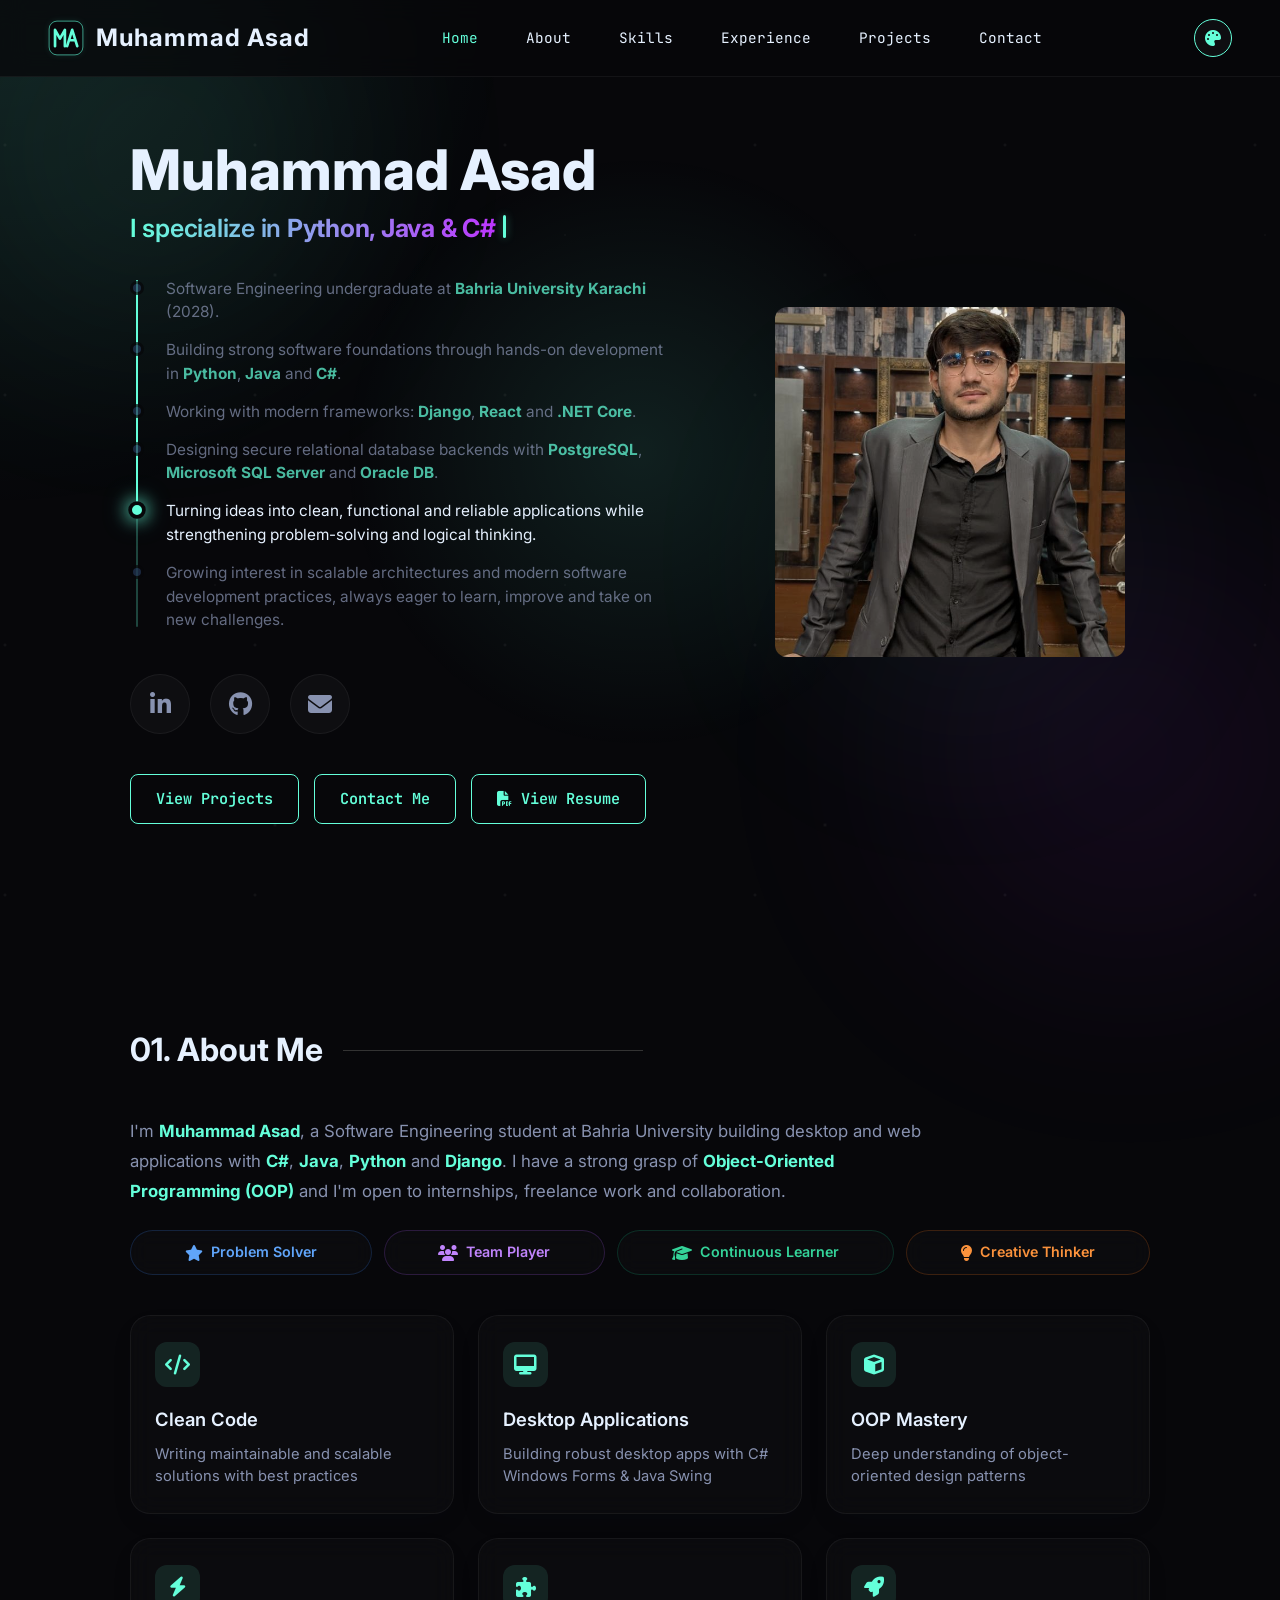
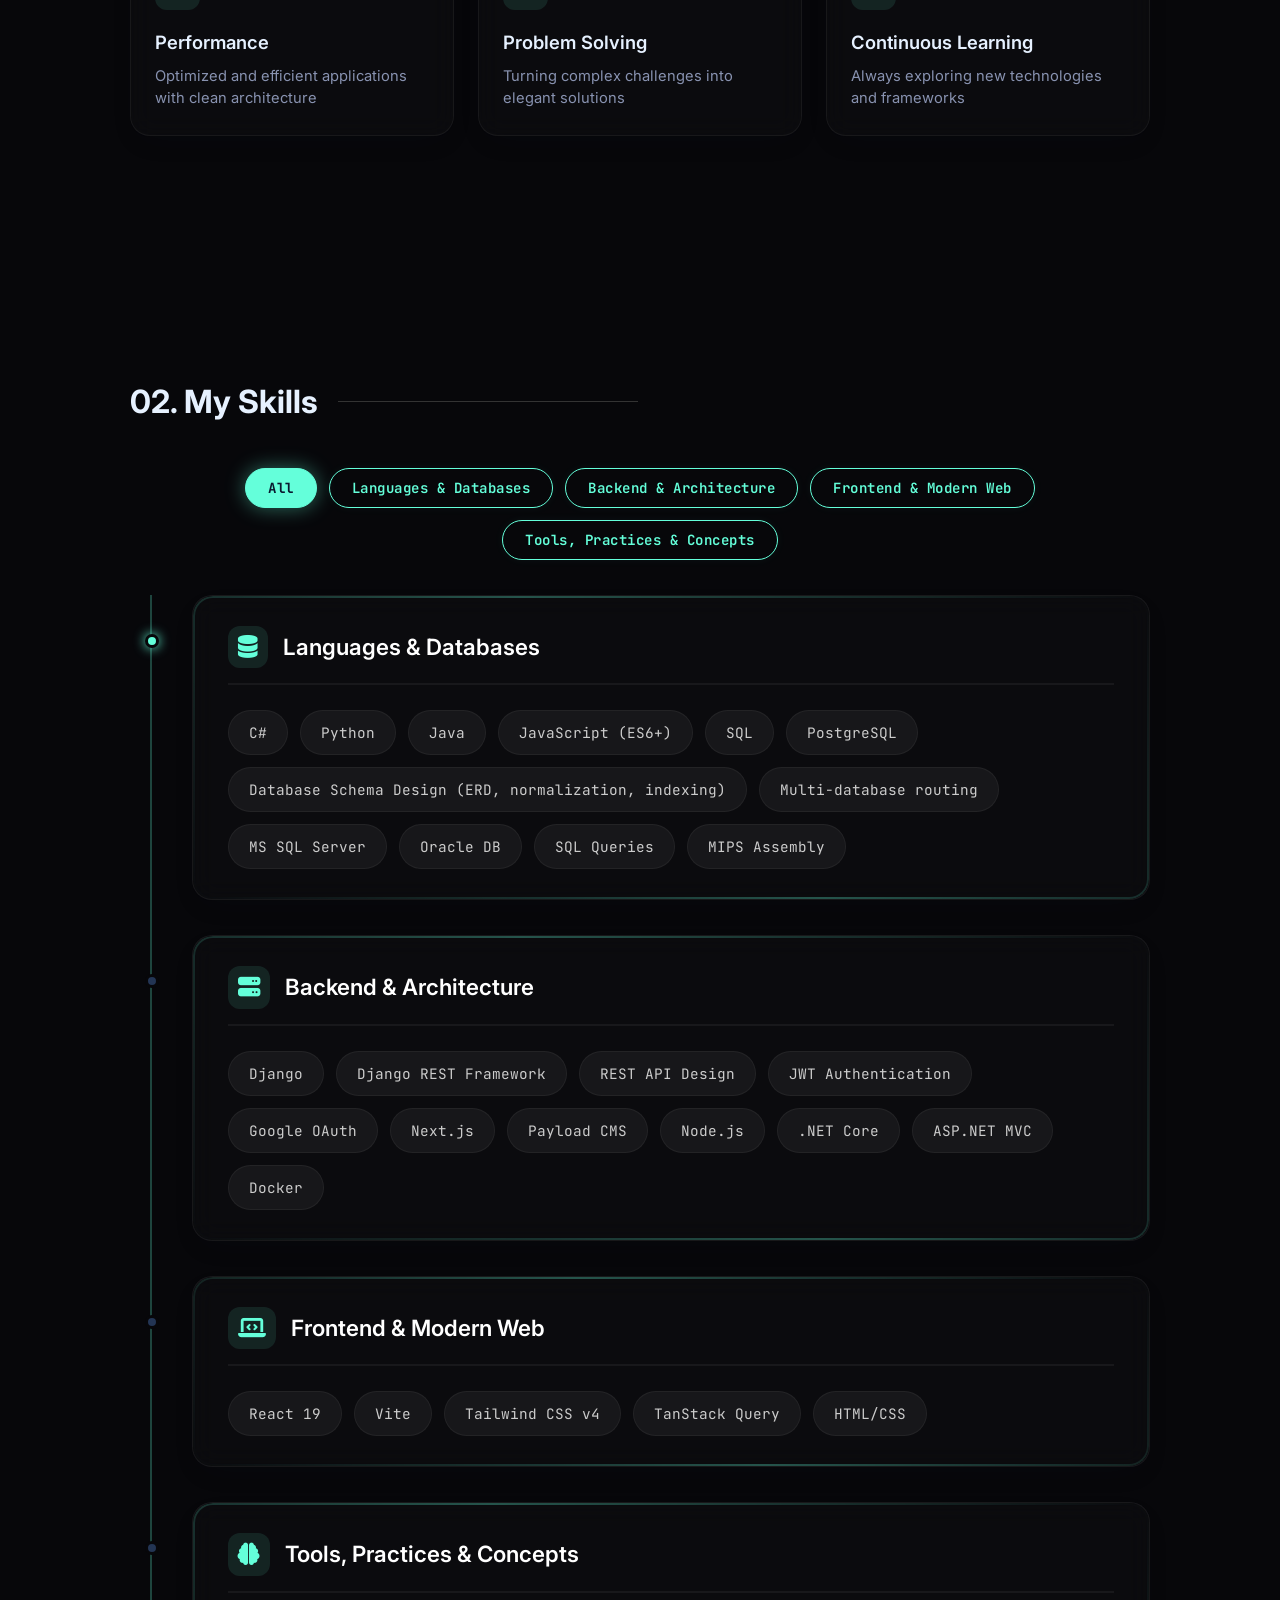
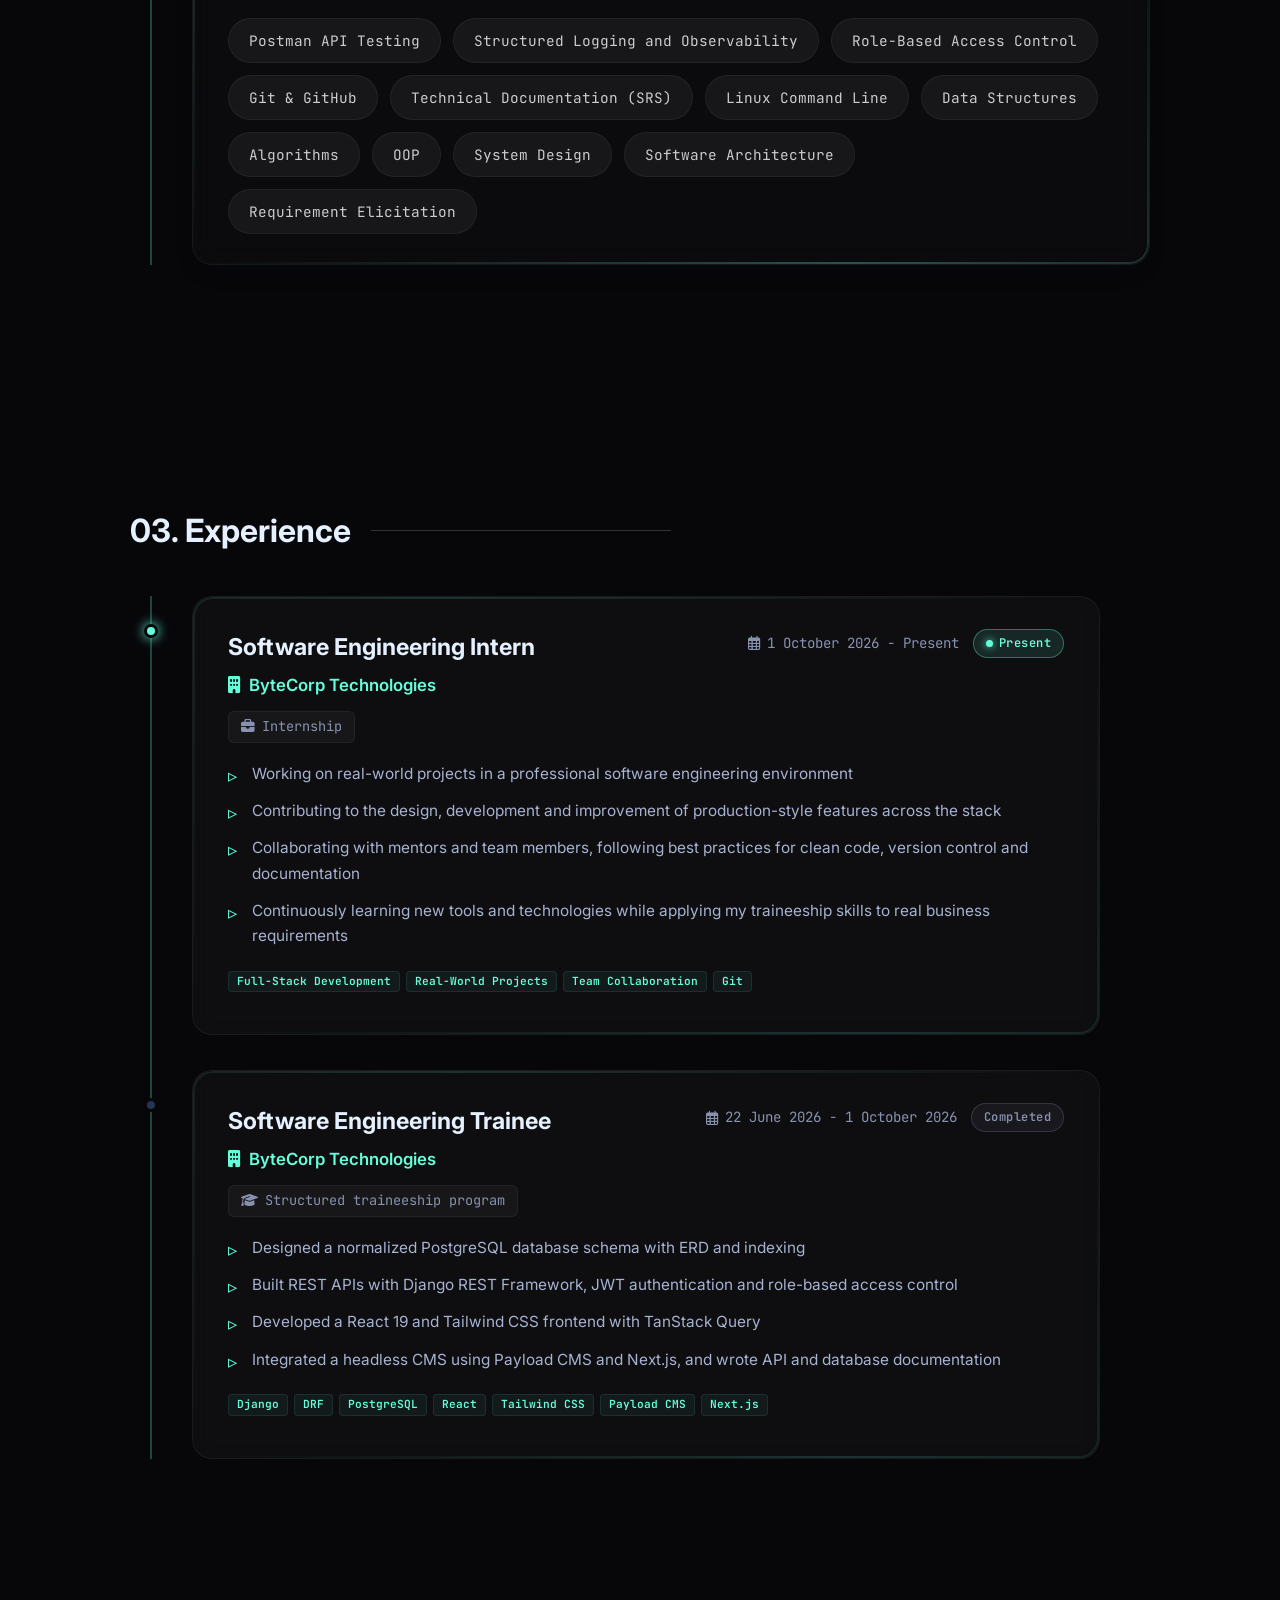
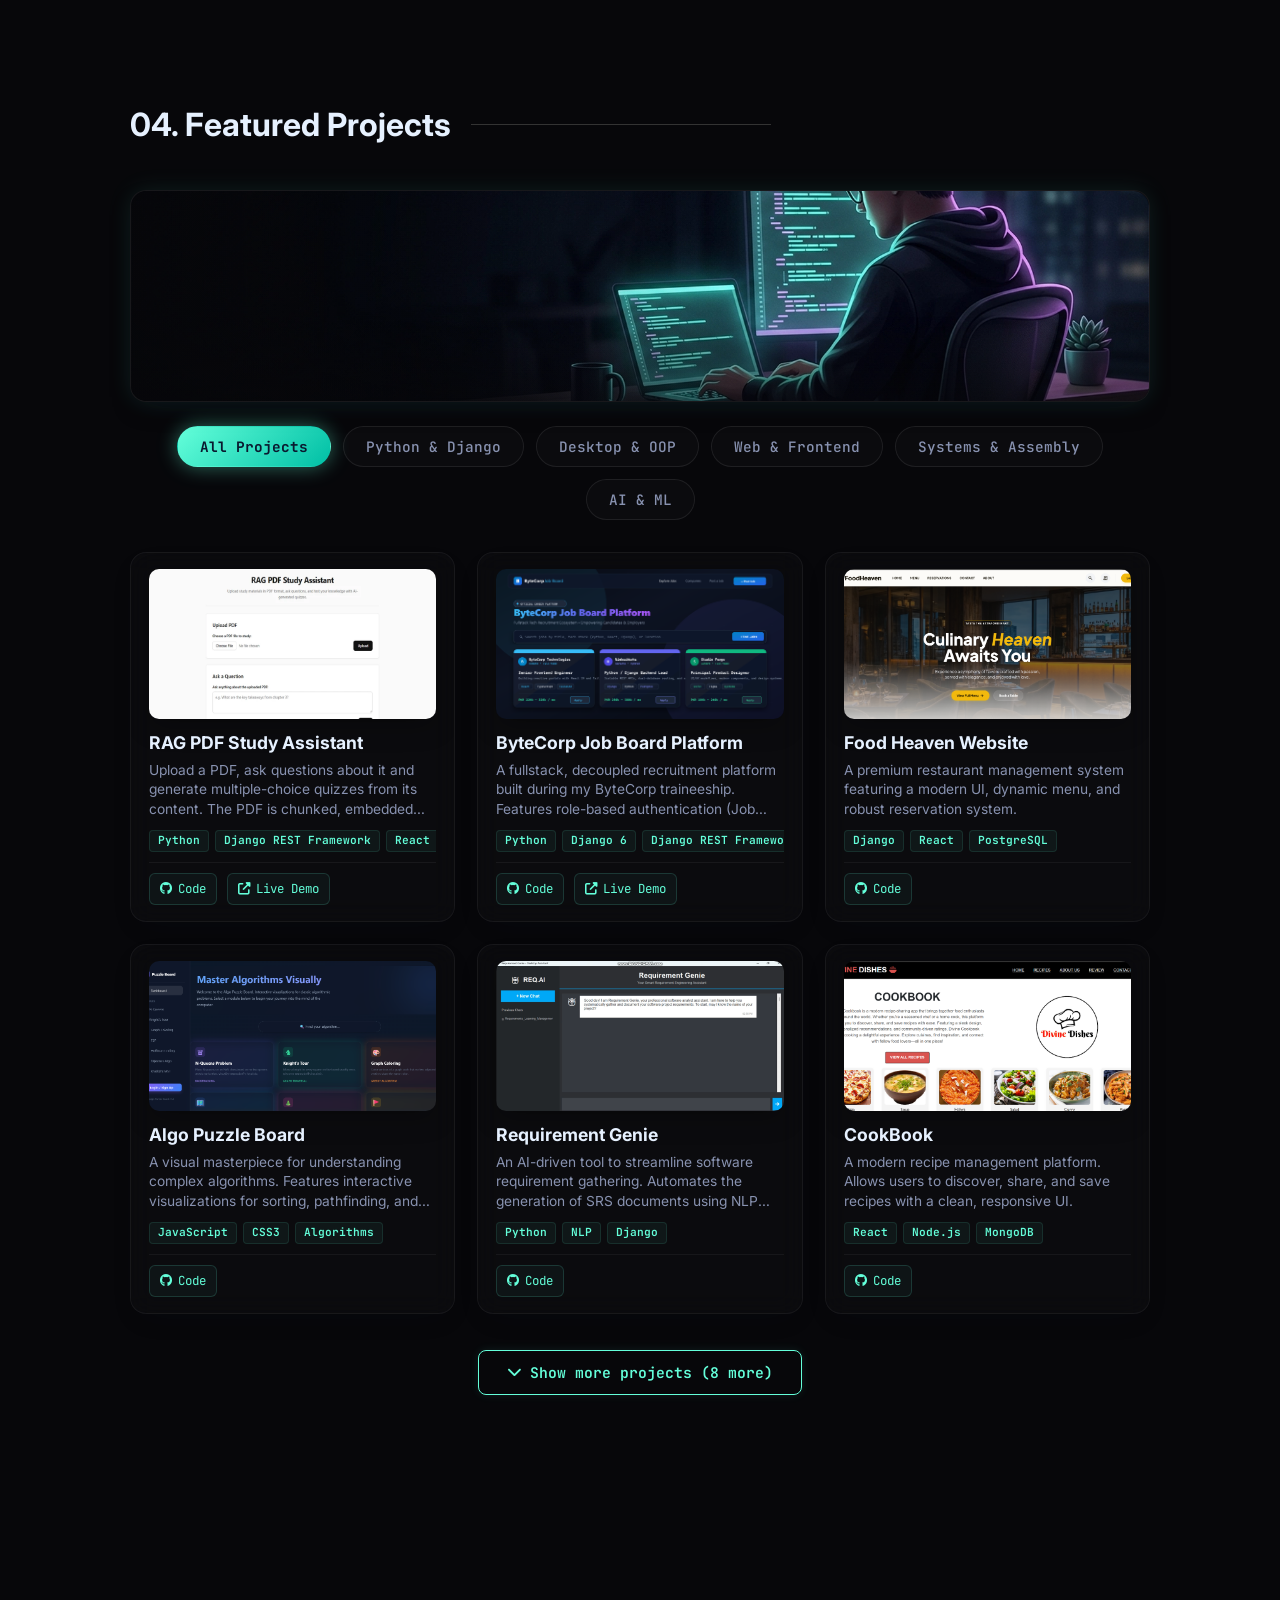
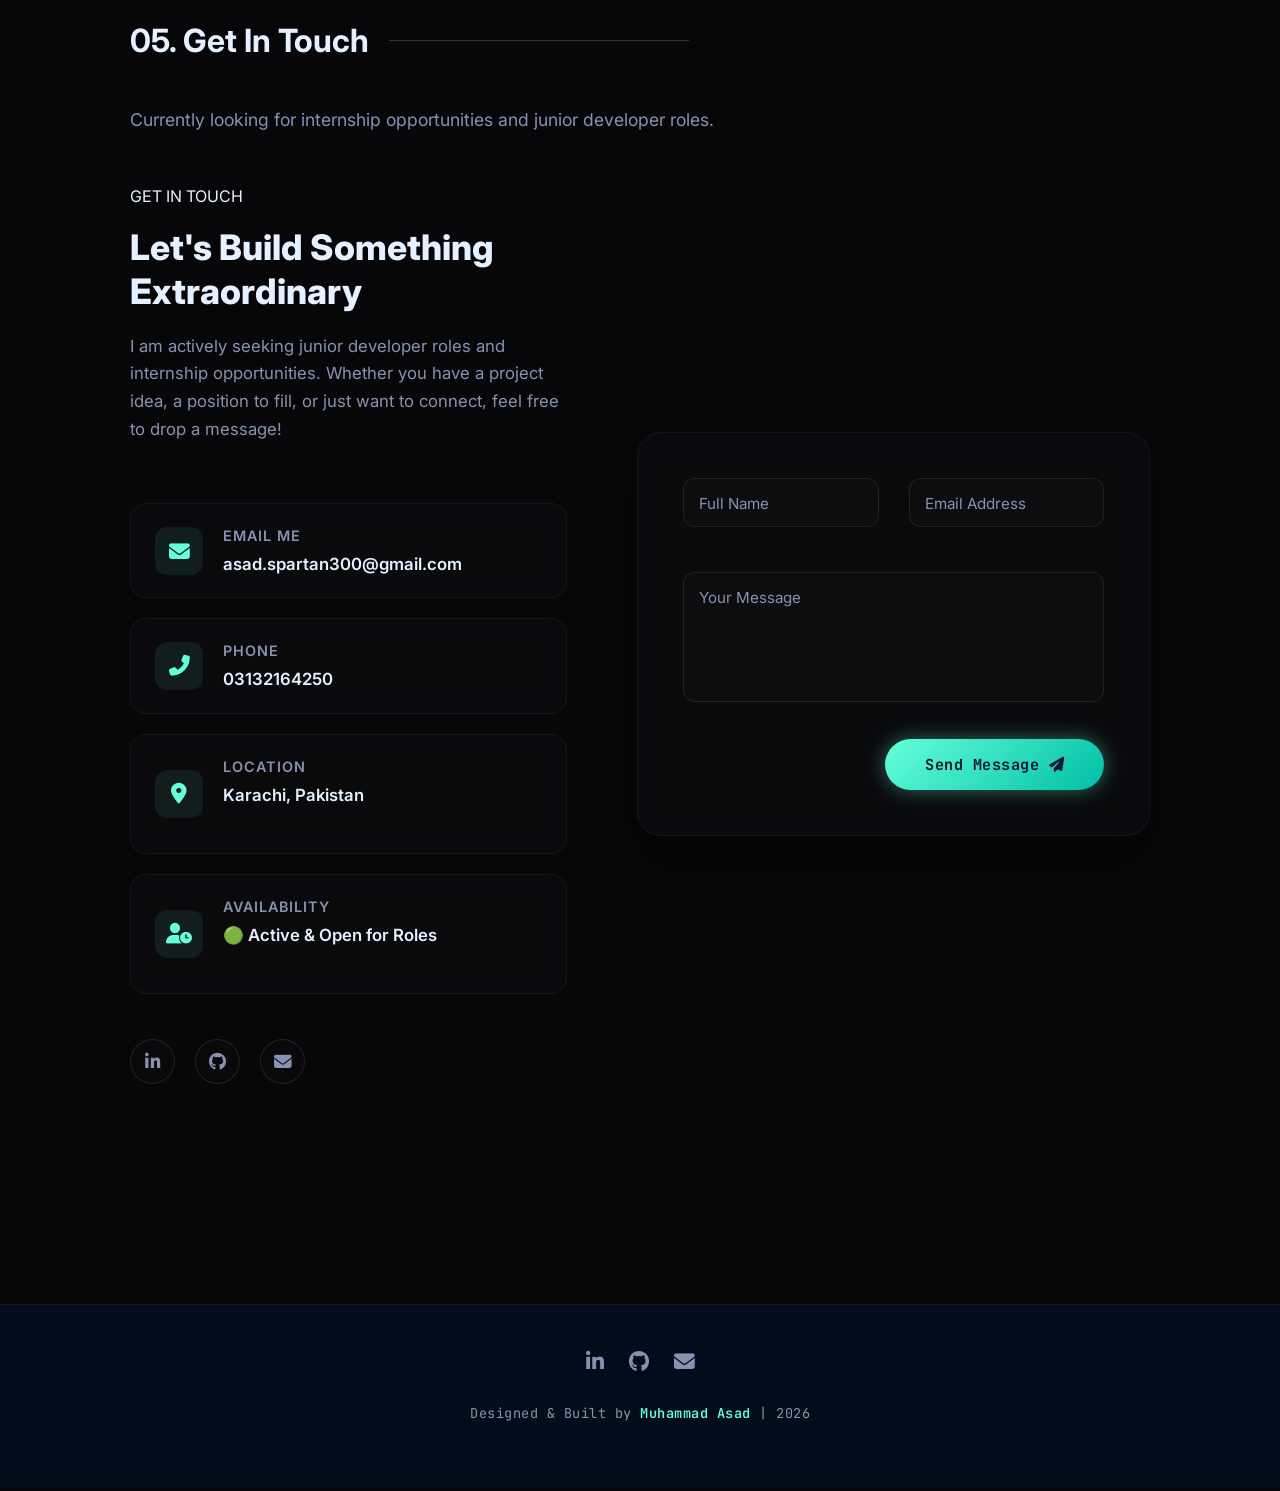
==== commit 89c2399f: "feat: compact projects grid with show more, smaller banner, add RAG PDF Study Assistant project" ====
--- a/index.html
+++ b/index.html
@@ -72,8 +72,7 @@
 
                 <h1 class="glitch-text" data-text="Muhammad Asad">Muhammad Asad</h1>
                 <h2 class="subtitle" id="heroSubtitle" aria-label="I specialize in Python, Java &amp; C#">
-                    <span class="hero-role-static">I specialize in</span>
-                    <span class="hero-role-typed" aria-hidden="true"><span class="typed-visible"></span><span class="typed-cursor" aria-hidden="true"></span><span class="typed-remaining">Python, Java &amp; C#</span></span>
+                    <span class="hero-role-line"><span class="hero-role-static">I specialize in</span> <span class="hero-role-typed" aria-hidden="true"><span class="typed-visible"></span><span class="typed-cursor" aria-hidden="true"></span></span></span>
                 </h2>
                 <div class="hero-timeline" id="heroTimeline" role="list" aria-label="Key highlights">
                     <div class="hero-timeline-track" aria-hidden="true">
@@ -395,6 +394,12 @@
         <div class="container">
             <h2 class="section-title">04. Featured Projects</h2>
             
+            <!-- PROJECTS-BANNER START -->
+            <figure class="projects-banner fade-in-on-scroll">
+                <img src="assets/images/projects-banner.webp?v=2" alt="Developer working on a laptop at a desk with teal and purple screen glow" width="1600" height="893" loading="lazy" decoding="async">
+            </figure>
+            <!-- PROJECTS-BANNER END -->
+
             <!-- Category Filters -->
             <div class="filter-buttons">
                 <button class="filter-btn active magnetic-target" data-filter="all">All Projects</button>
@@ -405,7 +410,34 @@
                 <button class="filter-btn magnetic-target" data-filter="ai">AI & ML</button>
             </div>
 
-            <div class="portfolio-container">
+            <div class="portfolio-container" id="projects-grid">
+                <!-- PROJECT-RAG START -->
+                <div class="portfolio-box" data-category="ai python web">
+                    <div class="portfolio-img-box">
+                        <img src="images/rag-pdf-assistant.webp" alt="RAG PDF Study Assistant" loading="lazy" decoding="async">
+                        <div class="portfolio-layer">
+                            <a href="https://github.com/asad594/RAG-PDF-Study-Assistant" target="_blank" rel="noopener noreferrer" title="View GitHub Repository"><i
+                                    class="fab fa-github"></i></a>
+                            <a href="https://rag-pdf-study-assistant.vercel.app" target="_blank" rel="noopener noreferrer" title="View Live Demo"><i
+                                    class="fas fa-external-link-alt"></i></a>
+                        </div>
+                    </div>
+                    <div class="portfolio-info">
+                        <h4>RAG PDF Study Assistant</h4>
+                        <p title="Upload a PDF, ask questions about it and generate multiple-choice quizzes from its content. The PDF is chunked, embedded with Gemini, stored in ChromaDB and the most relevant chunks are retrieved to ground every answer.">Upload a PDF, ask questions about it and generate multiple-choice quizzes from its content. The PDF is chunked, embedded with Gemini, stored in ChromaDB and the most relevant chunks are retrieved to ground every answer.</p>
+                        <div class="project-tags">
+                            <span class="project-tag">Python</span>
+                            <span class="project-tag">Django REST Framework</span>
+                            <span class="project-tag">React</span>
+                            <span class="project-tag">Gemini</span>
+                            <span class="project-tag">ChromaDB</span>
+                            <span class="project-tag">LangChain</span>
+                            <span class="project-tag">RAG</span>
+                        </div>
+                    </div>
+                </div>
+                <!-- PROJECT-RAG END -->
+
                 <!-- Project: ByteCorp Job Board Platform -->
                 <div class="portfolio-box" data-category="web python">
                     <div class="portfolio-img-box">
@@ -684,6 +716,14 @@
                     </div>
                 </div>
             </div>
+
+            <!-- PROJECTS-SHOWMORE START -->
+            <div class="projects-showmore-wrapper">
+                <button type="button" id="projectsShowMoreBtn" class="btn btn-outline projects-showmore-btn" aria-expanded="false" aria-controls="projects-grid">
+                    <i class="fas fa-chevron-down" aria-hidden="true"></i> Show more projects (8 more)
+                </button>
+            </div>
+            <!-- PROJECTS-SHOWMORE END -->
         </div>
     </section>
 
--- a/style.css
+++ b/style.css
@@ -441,77 +441,69 @@
 
 
 
-/* Hero Subtitle - Fixed Two-Line Architecture */
+/* Hero Subtitle - Single-Line Architecture */
 .hero-content .subtitle {
     margin-bottom: 25px;
     display: block;
     width: 100%;
     box-sizing: border-box;
     text-align: left;
+    overflow: visible;
+    font-family: var(--font-main);
+    font-size: 1.75rem;
+    line-height: 1.3;
+    min-height: 1.3em;
     background: none !important;
 }
 
-.hero-content .subtitle .hero-role-static {
-    display: block;
-    width: fit-content;
-    font-family: var(--font-main);
-    font-size: clamp(1.35rem, 1.8vw, 1.75rem);
-    font-weight: 600;
-    line-height: 1.25;
-    margin-bottom: 4px;
+.hero-content .subtitle .hero-role-line {
+    display: inline-block;
+    white-space: nowrap !important;
+    line-height: 1.3;
+    min-height: 1.3em;
     letter-spacing: -0.01em;
     background: linear-gradient(90deg, var(--accent, #64ffda) 0%, #bd34fe 100%);
-    background-size: 100% 100%;
+    background-clip: text;
+    -webkit-background-clip: text;
+    -webkit-text-fill-color: transparent;
+    color: transparent;
     background-repeat: no-repeat;
     background-position: left center;
-    -webkit-background-clip: text;
-    background-clip: text;
-    color: transparent !important;
-    -webkit-text-fill-color: transparent !important;
+    background-size: var(--line-width, 100%) 100%;
     box-sizing: border-box;
 }
 
+.hero-content .subtitle .hero-role-static {
+    display: inline;
+    font-weight: 600;
+    white-space: nowrap !important;
+    background: none !important;
+    -webkit-text-fill-color: inherit;
+    color: inherit;
+    margin: 0;
+    padding: 0;
+}
+
 .hero-content .subtitle .hero-role-typed {
-    display: block;
-    width: max-content;
-    max-width: none !important;
-    font-family: var(--font-main);
-    font-size: clamp(1.85rem, 2.45vw, 2.5rem);
+    display: inline;
     font-weight: 700;
-    line-height: 1.25;
     white-space: nowrap !important;
-    position: relative;
-    box-sizing: border-box;
-    min-height: 1.25em;
-    background: linear-gradient(90deg, var(--accent, #64ffda) 0%, #bd34fe 100%);
-    background-size: var(--typed-width, 100%) 100%;
-    background-repeat: no-repeat;
-    background-position: left center;
-    -webkit-background-clip: text;
-    background-clip: text;
-    color: transparent !important;
-    -webkit-text-fill-color: transparent !important;
-}
-
-/* Typed Phrase Inline Wrappers */
+    background: none !important;
+    -webkit-text-fill-color: inherit;
+    color: inherit;
+    margin: 0;
+    padding: 0;
+}
+
 .hero-content .subtitle .typed-visible {
     display: inline;
     white-space: nowrap !important;
-}
-
-.hero-content .subtitle .typed-remaining {
-    display: inline;
-    white-space: nowrap !important;
-    opacity: 0 !important;
-    visibility: hidden !important;
-    user-select: none !important;
-    -webkit-user-select: none !important;
-    pointer-events: none !important;
-    color: transparent !important;
-    -webkit-text-fill-color: transparent !important;
-}
-
-/* Off-screen Measuring Span for Auto-Fitting Hero Line 2 */
+    background: none !important;
+    -webkit-text-fill-color: inherit;
+    color: inherit;
+}
+
+/* Off-screen Measuring Span for Auto-Fitting Hero Single Line */
 #heroRoleMeasure {
     position: absolute !important;
     top: -9999px !important;
@@ -527,11 +519,6 @@
     z-index: -9999 !important;
 }
 
-@keyframes shine {
-    to {
-        background-position: 200% center;
-    }
-}
 
 /* Highlight Key Terms */
 .hero-content p strong,
@@ -2224,19 +2211,8 @@
     .hero-content .subtitle {
         margin: 0 auto 20px auto;
         text-align: center;
-        max-width: 600px;
-    }
-
-    .hero-content .subtitle .hero-role-static {
-        font-size: clamp(1.2rem, 3.2vw, 1.45rem);
-        margin: 0 auto 4px auto;
-        text-align: center;
-    }
-
-    .hero-content .subtitle .hero-role-typed {
-        font-size: clamp(1.45rem, 4.2vw, 1.85rem);
-        margin: 0 auto;
-        text-align: center;
+        width: 100%;
+        max-width: none;
     }
 
     .about-content {
@@ -2698,19 +2674,8 @@
         display: block;
         margin: 0 auto 20px auto;
         text-align: center;
-        max-width: 540px;
-    }
-
-    .hero-content .subtitle .hero-role-static {
-        font-size: clamp(1.2rem, 4.2vw, 1.45rem);
-        margin: 0 auto 4px auto;
-        text-align: center;
-    }
-
-    .hero-content .subtitle .hero-role-typed {
-        font-size: clamp(1.4rem, 5.2vw, 1.85rem);
-        margin: 0 auto;
-        text-align: center;
+        width: 100%;
+        max-width: none;
     }
 
     .hero-statement {
@@ -2819,14 +2784,6 @@
     .nav-links {
         width: 85%;
         /* Wider menu on small phones */
-    }
-
-    .hero-content .subtitle .hero-role-static {
-        font-size: clamp(1.1rem, 3.6vw, 1.3rem);
-    }
-
-    .hero-content .subtitle .hero-role-typed {
-        font-size: clamp(1.25rem, 4.8vw, 1.55rem);
     }
 }
 
@@ -3184,6 +3141,73 @@
     transition: background 0.8s ease;
 }
 
+/* PROJECTS-BANNER START */
+.projects-banner {
+    width: 100%;
+    max-width: 100%;
+    margin: 0 auto 35px auto;
+    position: relative;
+    border-radius: 16px;
+    overflow: hidden;
+    border: var(--card-border, 1px solid rgba(255, 255, 255, 0.05));
+    box-shadow: 0 10px 30px -15px rgba(2, 12, 27, 0.5), 0 0 25px var(--accent-glow, rgba(100, 255, 218, 0.08));
+    background: var(--bg-card, rgba(255, 255, 255, 0.02));
+    box-sizing: border-box;
+}
+
+.projects-banner img {
+    width: 100%;
+    height: auto;
+    display: block;
+    object-fit: cover;
+    aspect-ratio: 21 / 9;
+    max-height: 340px;
+    border-radius: 16px;
+}
+
+.projects-banner::after {
+    content: '';
+    position: absolute;
+    inset: 0;
+    pointer-events: none;
+    background: linear-gradient(90deg, rgba(7, 7, 10, 0.75) 0%, rgba(7, 7, 10, 0.2) 35%, transparent 60%),
+                linear-gradient(0deg, rgba(7, 7, 10, 0.6) 0%, transparent 40%);
+    border-radius: 16px;
+}
+
+@media screen and (max-width: 991px) {
+    .projects-banner {
+        margin-bottom: 25px;
+    }
+    .projects-banner img {
+        aspect-ratio: 16 / 9;
+        max-height: 300px;
+    }
+}
+
+@media screen and (max-width: 480px) {
+    .projects-banner {
+        margin-bottom: 20px;
+        border-radius: 12px;
+    }
+    .projects-banner img {
+        aspect-ratio: 4 / 3;
+        max-height: 240px;
+        border-radius: 12px;
+    }
+    .projects-banner::after {
+        border-radius: 12px;
+    }
+}
+
+@media (prefers-reduced-motion: reduce) {
+    .projects-banner {
+        transition: none !important;
+        animation: none !important;
+    }
+}
+/* PROJECTS-BANNER END */
+
 /* Category Filter Buttons */
 .filter-buttons {
     display: flex;
@@ -3276,7 +3300,10 @@
     white-space: nowrap !important;
     background-color: var(--accent) !important;
     background-image: none !important;
+    background-clip: border-box !important;
+    -webkit-background-clip: border-box !important;
     -webkit-text-fill-color: initial !important;
+    color: initial !important;
     box-shadow: 0 0 8px var(--accent-glow-strong, rgba(100, 255, 218, 0.4));
     margin-left: 0.45ch;
     vertical-align: -0.05em;
@@ -3310,6 +3337,297 @@
 .portfolio-box.hide {
     display: none !important;
 }
+
+/* PROJECTS-LAYOUT START */
+/* ==========================================
+   Projects Section Compact Grid & Layout Overrides
+   ========================================== */
+
+/* Banner Height Reduction (CHANGE 5) */
+.projects-banner {
+    margin: 0 auto 24px auto !important;
+}
+
+.projects-banner img {
+    max-height: 210px !important;
+    object-position: 70% center !important;
+}
+
+@media screen and (max-width: 991px) {
+    .projects-banner {
+        margin-bottom: 20px !important;
+    }
+    .projects-banner img {
+        max-height: 170px !important;
+    }
+}
+
+@media screen and (max-width: 480px) {
+    .projects-banner {
+        margin-bottom: 16px !important;
+    }
+    .projects-banner img {
+        max-height: 140px !important;
+    }
+}
+
+/* Category Filters Spacing */
+.filter-buttons {
+    margin: 1.5rem 0 2rem 0 !important;
+}
+
+/* CHANGE 1: Responsive Grid Layout */
+.portfolio-container {
+    display: grid !important;
+    grid-template-columns: repeat(3, 1fr) !important;
+    gap: 22px !important;
+    align-items: stretch !important;
+    width: 100% !important;
+    box-sizing: border-box !important;
+}
+
+@media screen and (max-width: 1099px) and (min-width: 640px) {
+    .portfolio-container {
+        grid-template-columns: repeat(2, 1fr) !important;
+        gap: 20px !important;
+    }
+}
+
+@media screen and (max-width: 639px) {
+    .portfolio-container {
+        grid-template-columns: 1fr !important;
+        gap: 18px !important;
+    }
+}
+
+/* CHANGE 2: Compact Cards */
+.portfolio-box {
+    display: flex !important;
+    flex-direction: column !important;
+    height: 100% !important;
+    padding: 16px 18px !important;
+    background: var(--bg-card, rgba(255, 255, 255, 0.02)) !important;
+    border: var(--card-border, 1px solid rgba(255, 255, 255, 0.05)) !important;
+    border-radius: 16px !important;
+    box-shadow: 0 10px 30px -15px rgba(2, 12, 27, 0.3) !important;
+    box-sizing: border-box !important;
+    overflow: hidden !important;
+    position: relative !important;
+    transition: transform 0.3s cubic-bezier(0.25, 0.8, 0.25, 1), border-color 0.3s ease, box-shadow 0.3s ease, opacity 0.3s ease !important;
+}
+
+.portfolio-box:hover {
+    transform: translateY(-5px) !important;
+    border-color: var(--accent) !important;
+    box-shadow: 0 15px 35px -10px rgba(0, 0, 0, 0.5), 0 0 20px var(--accent-glow) !important;
+}
+
+/* Card Thumbnail / Preview Image */
+.portfolio-img-box {
+    width: 100% !important;
+    height: auto !important;
+    max-height: 150px !important;
+    aspect-ratio: 16 / 9 !important;
+    border-radius: 10px !important;
+    margin-bottom: 12px !important;
+    overflow: hidden !important;
+    position: relative !important;
+    background: rgba(0, 0, 0, 0.2) !important;
+    flex-shrink: 0 !important;
+}
+
+.portfolio-img-box img {
+    width: 100% !important;
+    height: 100% !important;
+    max-height: 150px !important;
+    aspect-ratio: 16 / 9 !important;
+    object-fit: cover !important;
+    display: block !important;
+}
+
+/* Compact Hover Layer */
+.portfolio-layer {
+    gap: 12px !important;
+}
+
+.portfolio-layer a {
+    width: 2.75rem !important;
+    height: 2.75rem !important;
+    font-size: 1rem !important;
+}
+
+/* Card Info Body */
+.portfolio-info {
+    display: flex !important;
+    flex-direction: column !important;
+    flex-grow: 1 !important;
+    width: 100% !important;
+}
+
+.portfolio-info h4 {
+    font-size: 1.1rem !important;
+    margin-bottom: 6px !important;
+    font-weight: 700 !important;
+    color: #e6f1ff !important;
+    line-height: 1.35 !important;
+}
+
+.portfolio-info p {
+    font-size: 0.86rem !important;
+    line-height: 1.45 !important;
+    color: #8892b0 !important;
+    margin: 0 0 10px 0 !important;
+    display: -webkit-box !important;
+    -webkit-line-clamp: 3 !important;
+    line-clamp: 3 !important;
+    -webkit-box-orient: vertical !important;
+    overflow: hidden !important;
+}
+
+/* Tech Tags Single Row */
+.project-tags {
+    display: flex !important;
+    flex-wrap: nowrap !important;
+    overflow: hidden !important;
+    gap: 6px !important;
+    margin-top: auto !important;
+    margin-bottom: 10px !important;
+    padding: 0 !important;
+}
+
+.project-tag {
+    font-size: 0.7rem !important;
+    padding: 3px 8px !important;
+    border-radius: 4px !important;
+    white-space: nowrap !important;
+    flex-shrink: 0 !important;
+    line-height: 1.2 !important;
+}
+
+.tag-hidden-extra {
+    display: none !important;
+}
+
+.tag-more-pill {
+    background: rgba(100, 255, 218, 0.12) !important;
+    color: var(--accent) !important;
+    border-color: rgba(100, 255, 218, 0.3) !important;
+    font-weight: 700 !important;
+    cursor: default !important;
+}
+
+/* Compact Bottom Links Row */
+.portfolio-card-links {
+    display: flex !important;
+    align-items: center !important;
+    gap: 10px !important;
+    margin-top: auto !important;
+    padding-top: 10px !important;
+    border-top: 1px solid rgba(255, 255, 255, 0.05) !important;
+    width: 100% !important;
+    box-sizing: border-box !important;
+}
+
+.portfolio-card-link {
+    display: inline-flex !important;
+    align-items: center !important;
+    gap: 6px !important;
+    font-family: var(--font-mono) !important;
+    font-size: 0.78rem !important;
+    color: var(--accent) !important;
+    text-decoration: none !important;
+    padding: 5px 10px !important;
+    border-radius: 6px !important;
+    background: rgba(100, 255, 218, 0.04) !important;
+    border: 1px solid rgba(100, 255, 218, 0.15) !important;
+    transition: all 0.25s ease !important;
+    white-space: nowrap !important;
+}
+
+.portfolio-card-link:hover {
+    background: var(--accent) !important;
+    color: #0a192f !important;
+    border-color: var(--accent) !important;
+    box-shadow: 0 0 12px var(--accent-glow-strong) !important;
+    transform: translateY(-2px) !important;
+}
+
+/* CHANGE 3: Collapsed State & Reveal Animation */
+.portfolio-box.is-collapsed {
+    display: none !important;
+}
+
+.portfolio-box.is-filter-hidden {
+    display: none !important;
+}
+
+@keyframes projectCardReveal {
+    from {
+        opacity: 0;
+        transform: translateY(18px) scale(0.97);
+    }
+    to {
+        opacity: 1;
+        transform: translateY(0) scale(1);
+    }
+}
+
+.portfolio-box.is-revealing {
+    animation: projectCardReveal 0.28s cubic-bezier(0.16, 1, 0.3, 1) forwards !important;
+}
+
+/* Show More Button & Wrapper */
+.projects-showmore-wrapper {
+    display: flex;
+    justify-content: center;
+    align-items: center;
+    margin-top: 36px;
+    width: 100%;
+}
+
+.projects-showmore-btn {
+    cursor: pointer;
+    font-size: 0.92rem;
+    padding: 12px 28px;
+    display: inline-flex;
+    align-items: center;
+    gap: 8px;
+    border-radius: 8px;
+    background: transparent;
+    color: var(--accent);
+    border: 1px solid var(--accent);
+    font-family: var(--font-mono);
+    font-weight: 600;
+    transition: all 0.3s ease;
+    box-shadow: 0 0 10px var(--accent-glow);
+}
+
+.projects-showmore-btn:hover {
+    background: var(--accent-glow);
+    box-shadow: 0 0 20px var(--accent-glow-strong);
+    transform: translateY(-2px);
+}
+
+.projects-showmore-btn:focus-visible {
+    outline: 2px solid var(--accent);
+    outline-offset: 3px;
+}
+
+@media (prefers-reduced-motion: reduce) {
+    .portfolio-box,
+    .portfolio-box:hover,
+    .portfolio-card-link,
+    .projects-showmore-btn {
+        transition: none !important;
+        transform: none !important;
+    }
+    .portfolio-box.is-revealing {
+        animation: none !important;
+        opacity: 1 !important;
+        transform: none !important;
+    }
+}
+/* PROJECTS-LAYOUT END */
 
 /* ==========================================================================
    CONTACT FORM VALIDATION & FEEDBACK STYLES
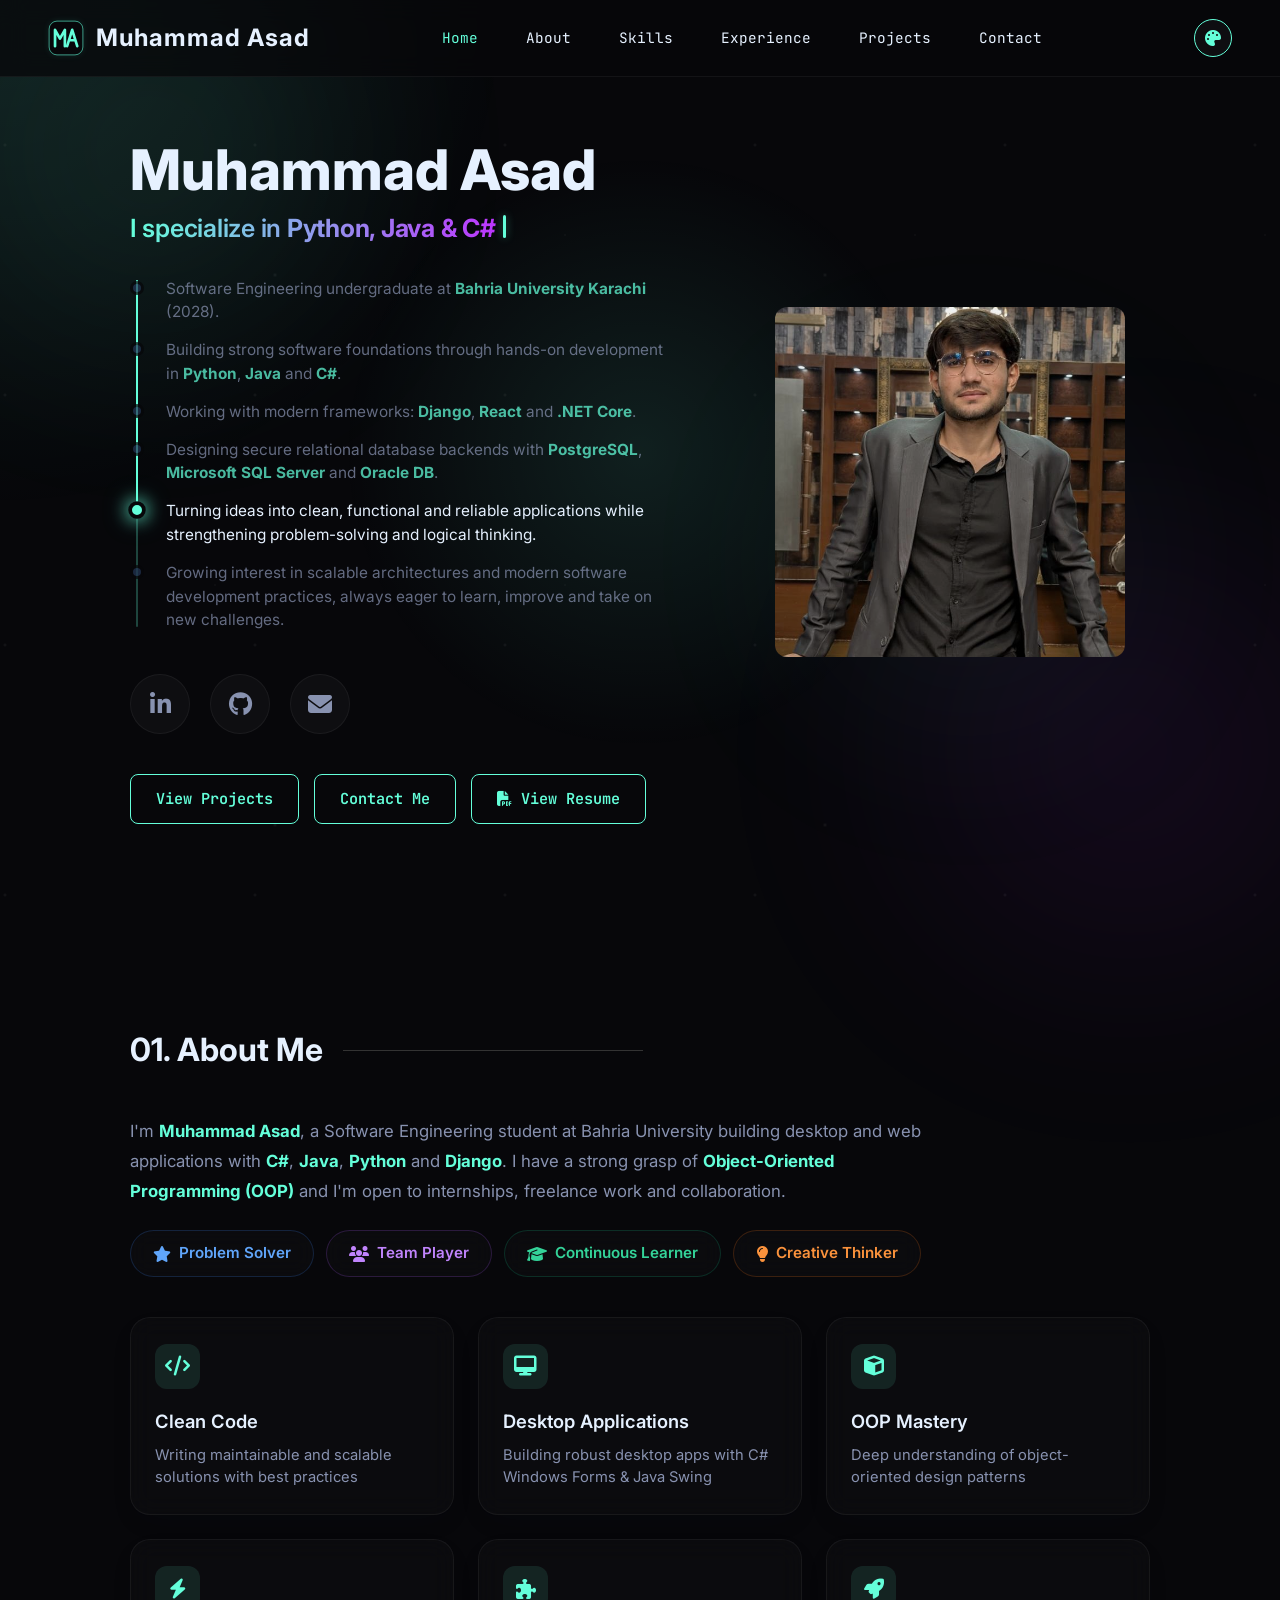
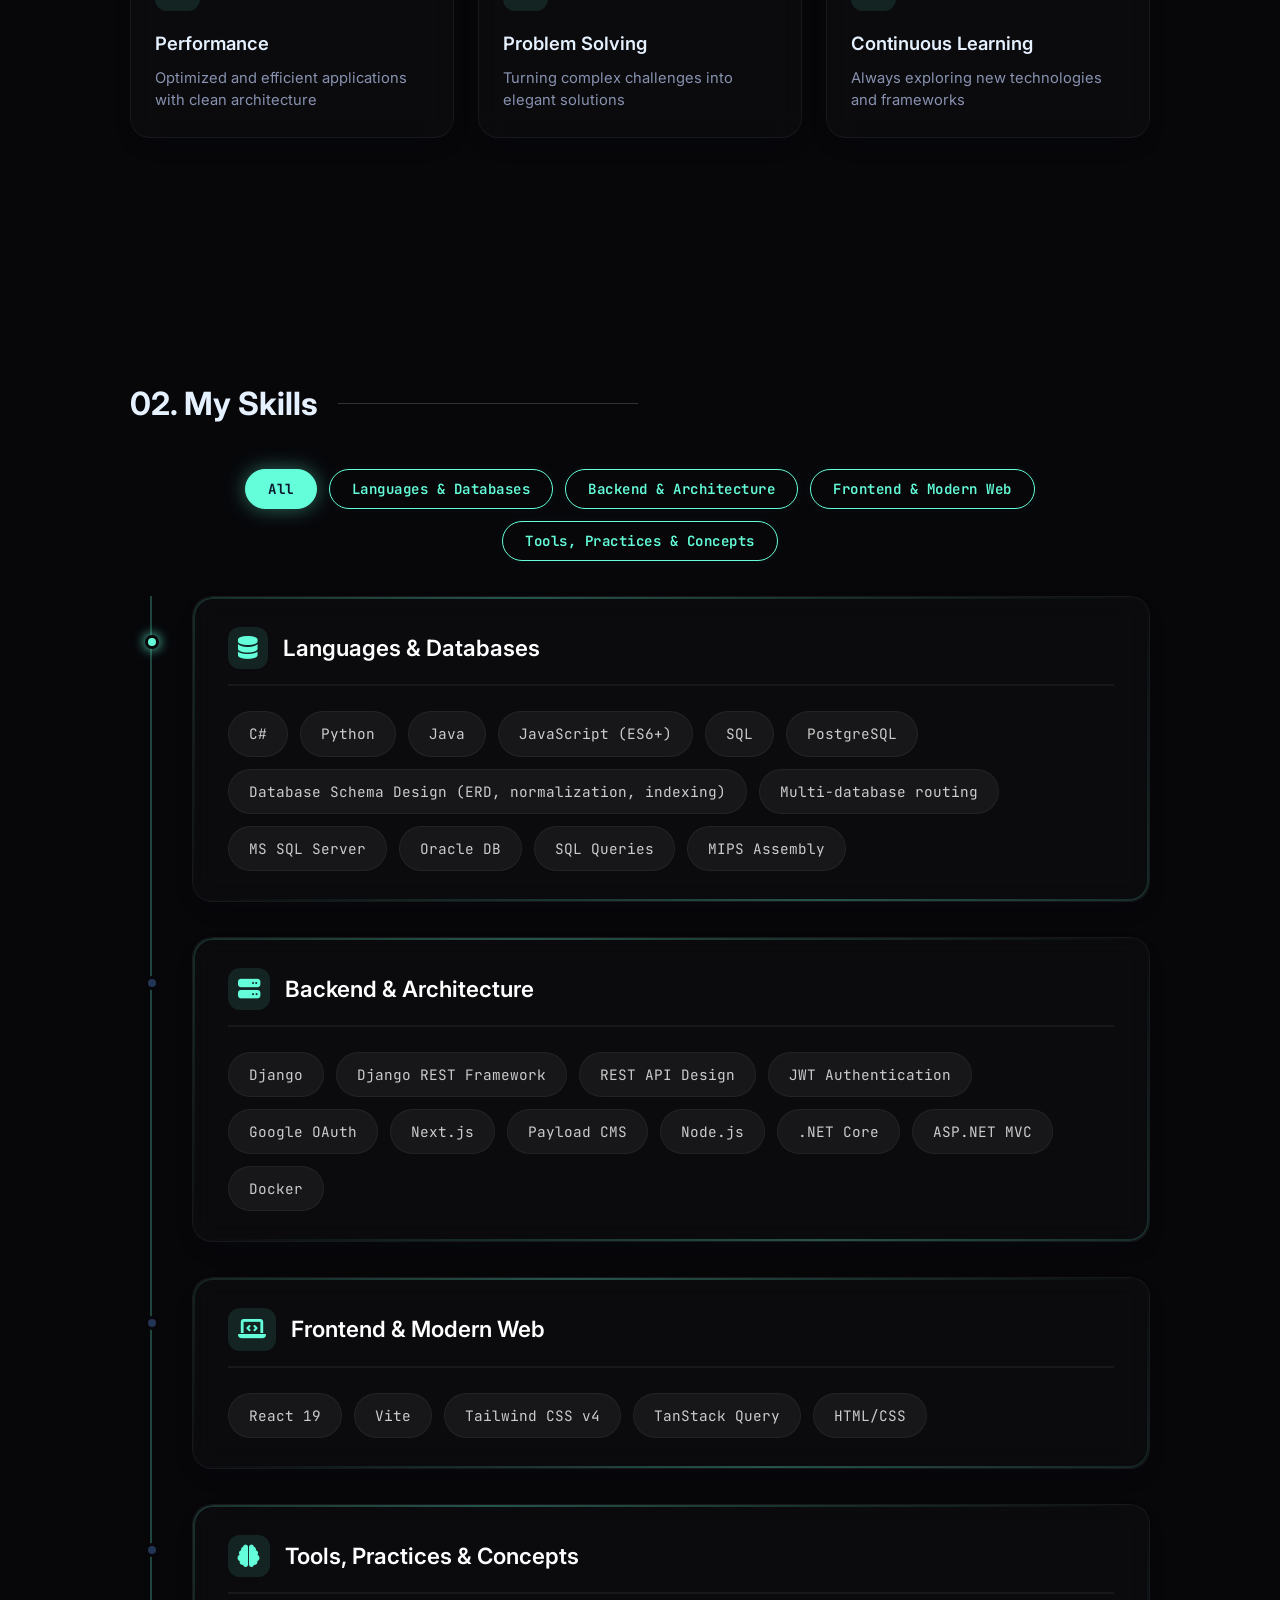
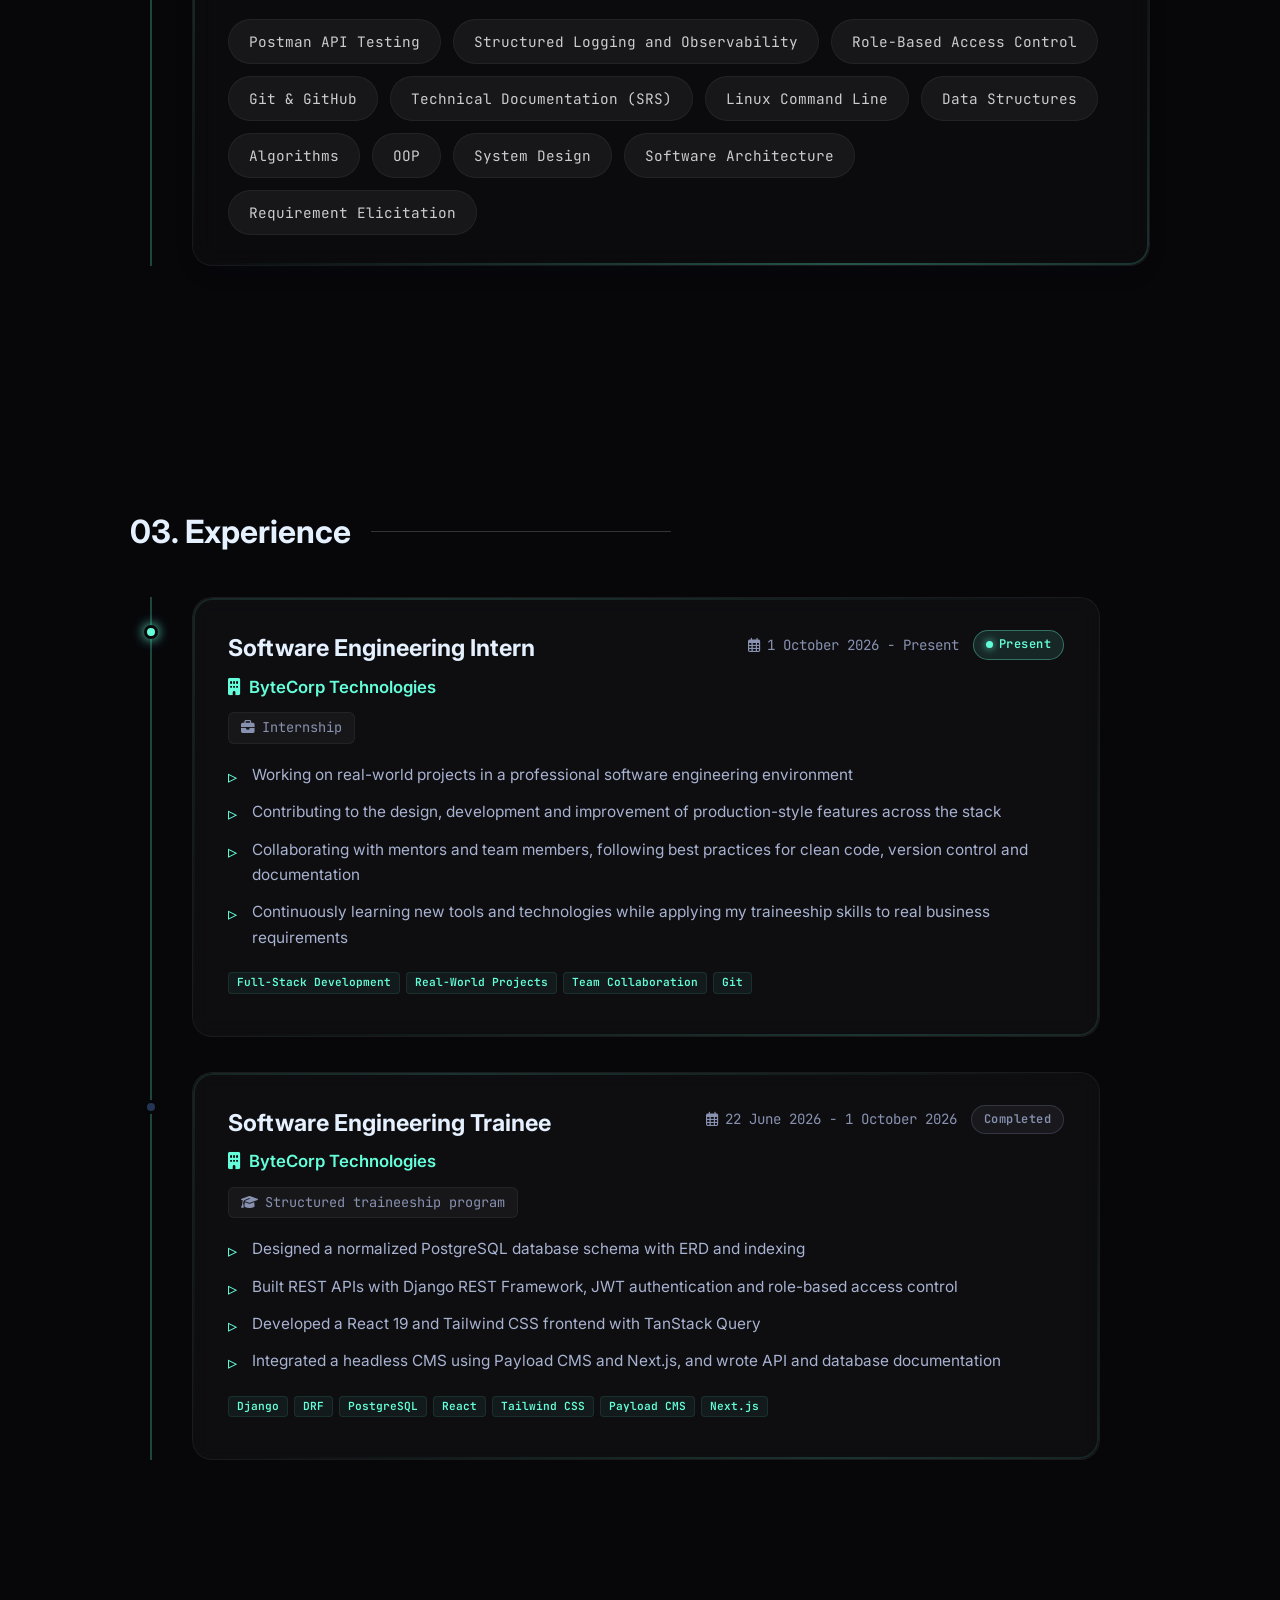
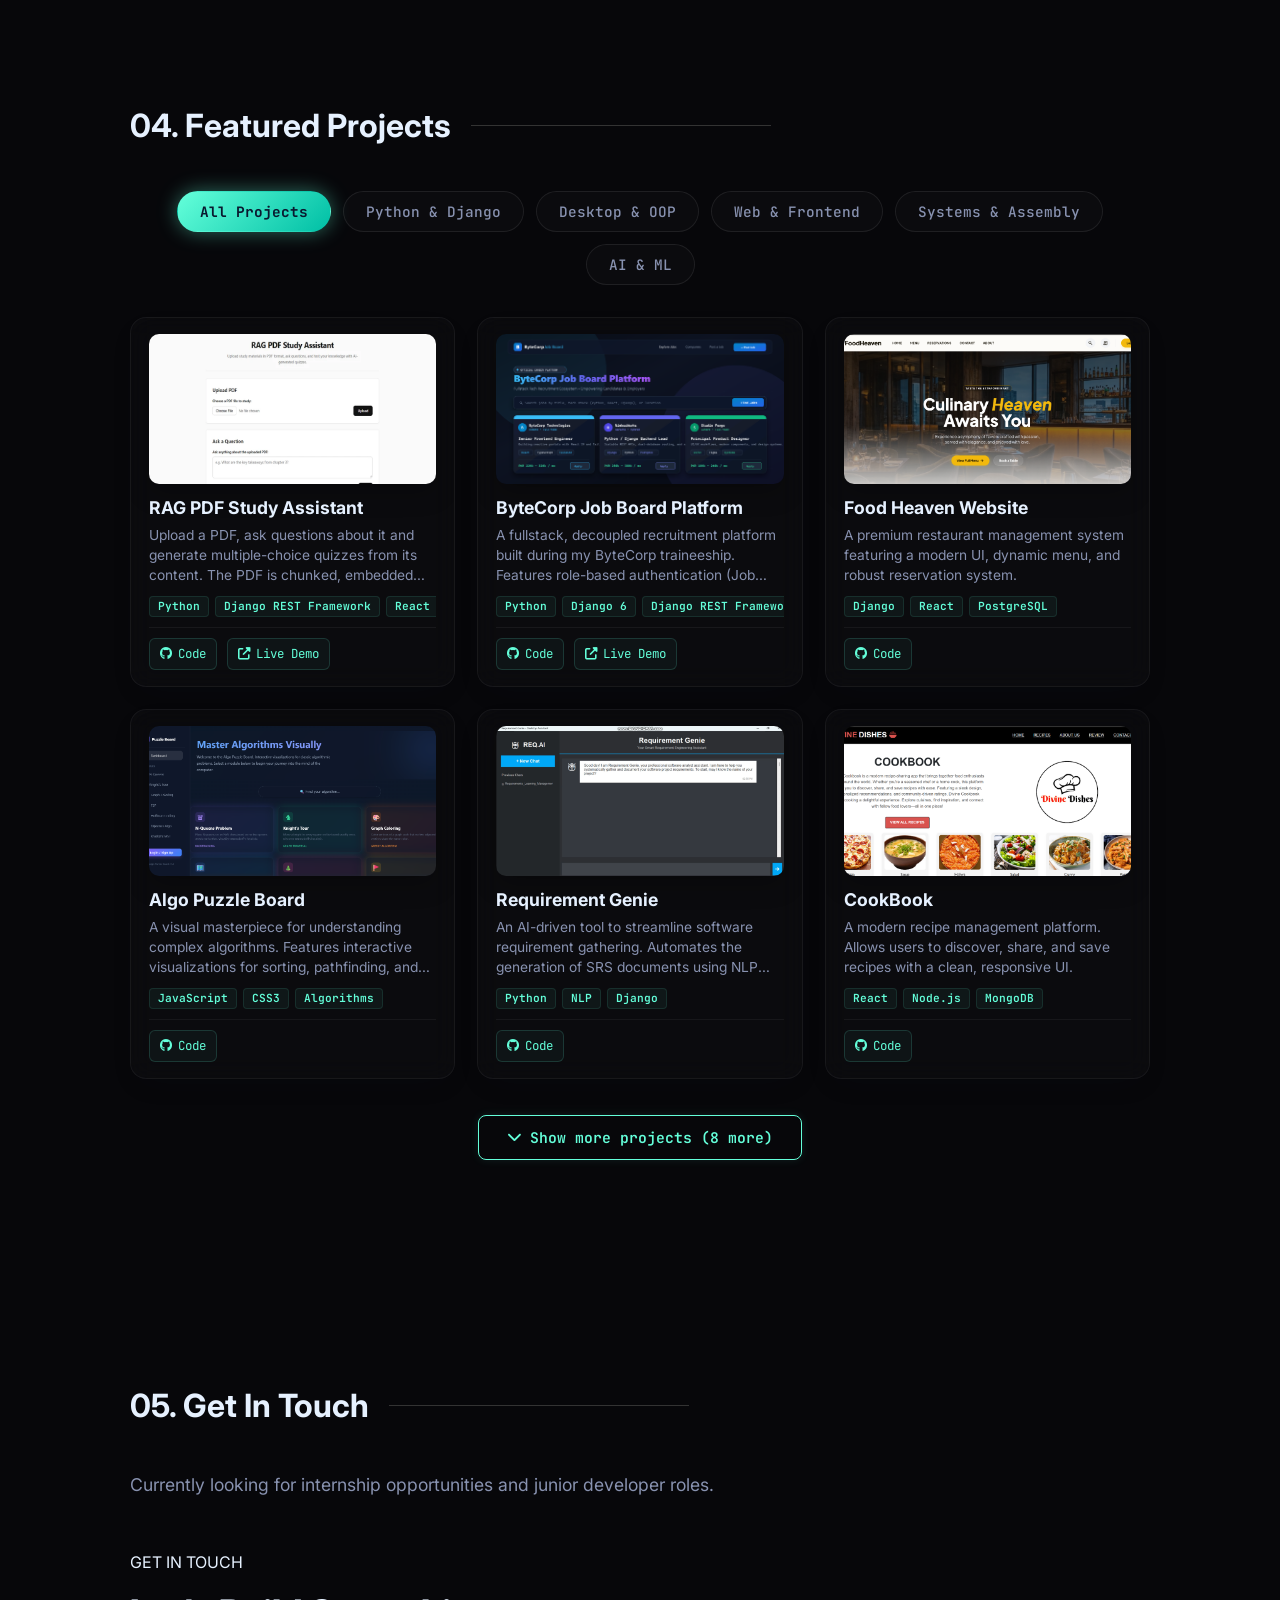
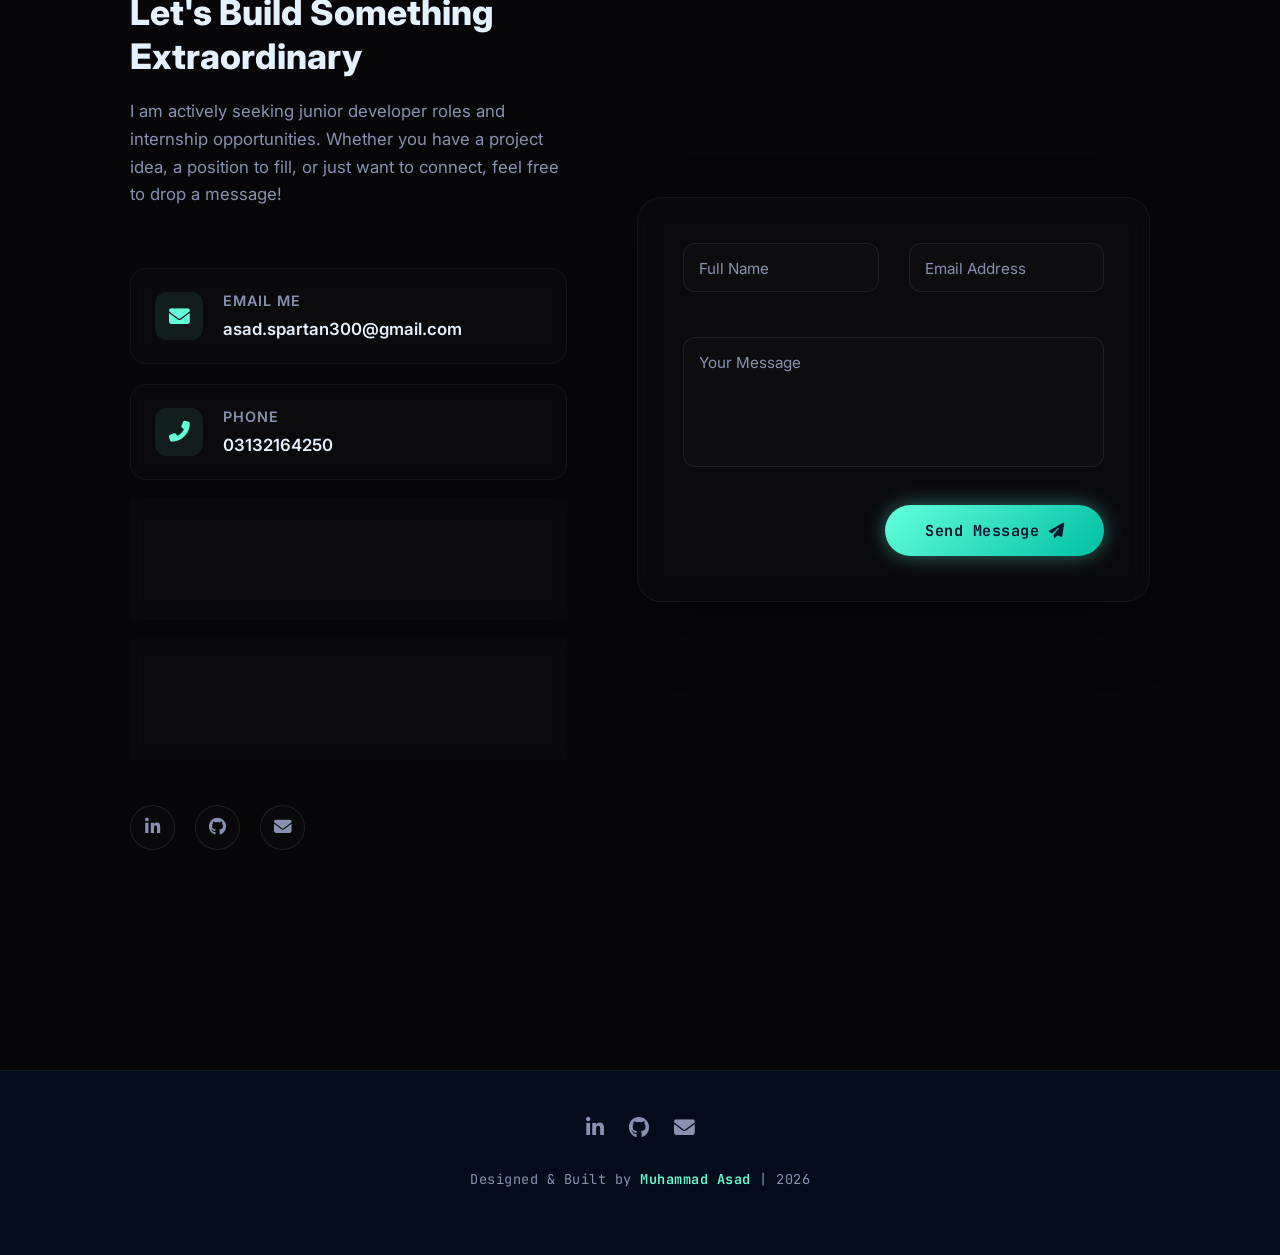
==== commit cfba4d39: "feat: compact projects grid with show more, smaller banner, add RAG PDF Study Assistant project" ====
--- a/index.html
+++ b/index.html
@@ -394,10 +394,7 @@
         <div class="container">
             <h2 class="section-title">04. Featured Projects</h2>
             
-            <!-- PROJECTS-BANNER START -->
-            <figure class="projects-banner fade-in-on-scroll">
-                <img src="assets/images/projects-banner.webp?v=2" alt="Developer working on a laptop at a desk with teal and purple screen glow" width="1600" height="893" loading="lazy" decoding="async">
-            </figure>
+            
             <!-- PROJECTS-BANNER END -->
 
             <!-- Category Filters -->
